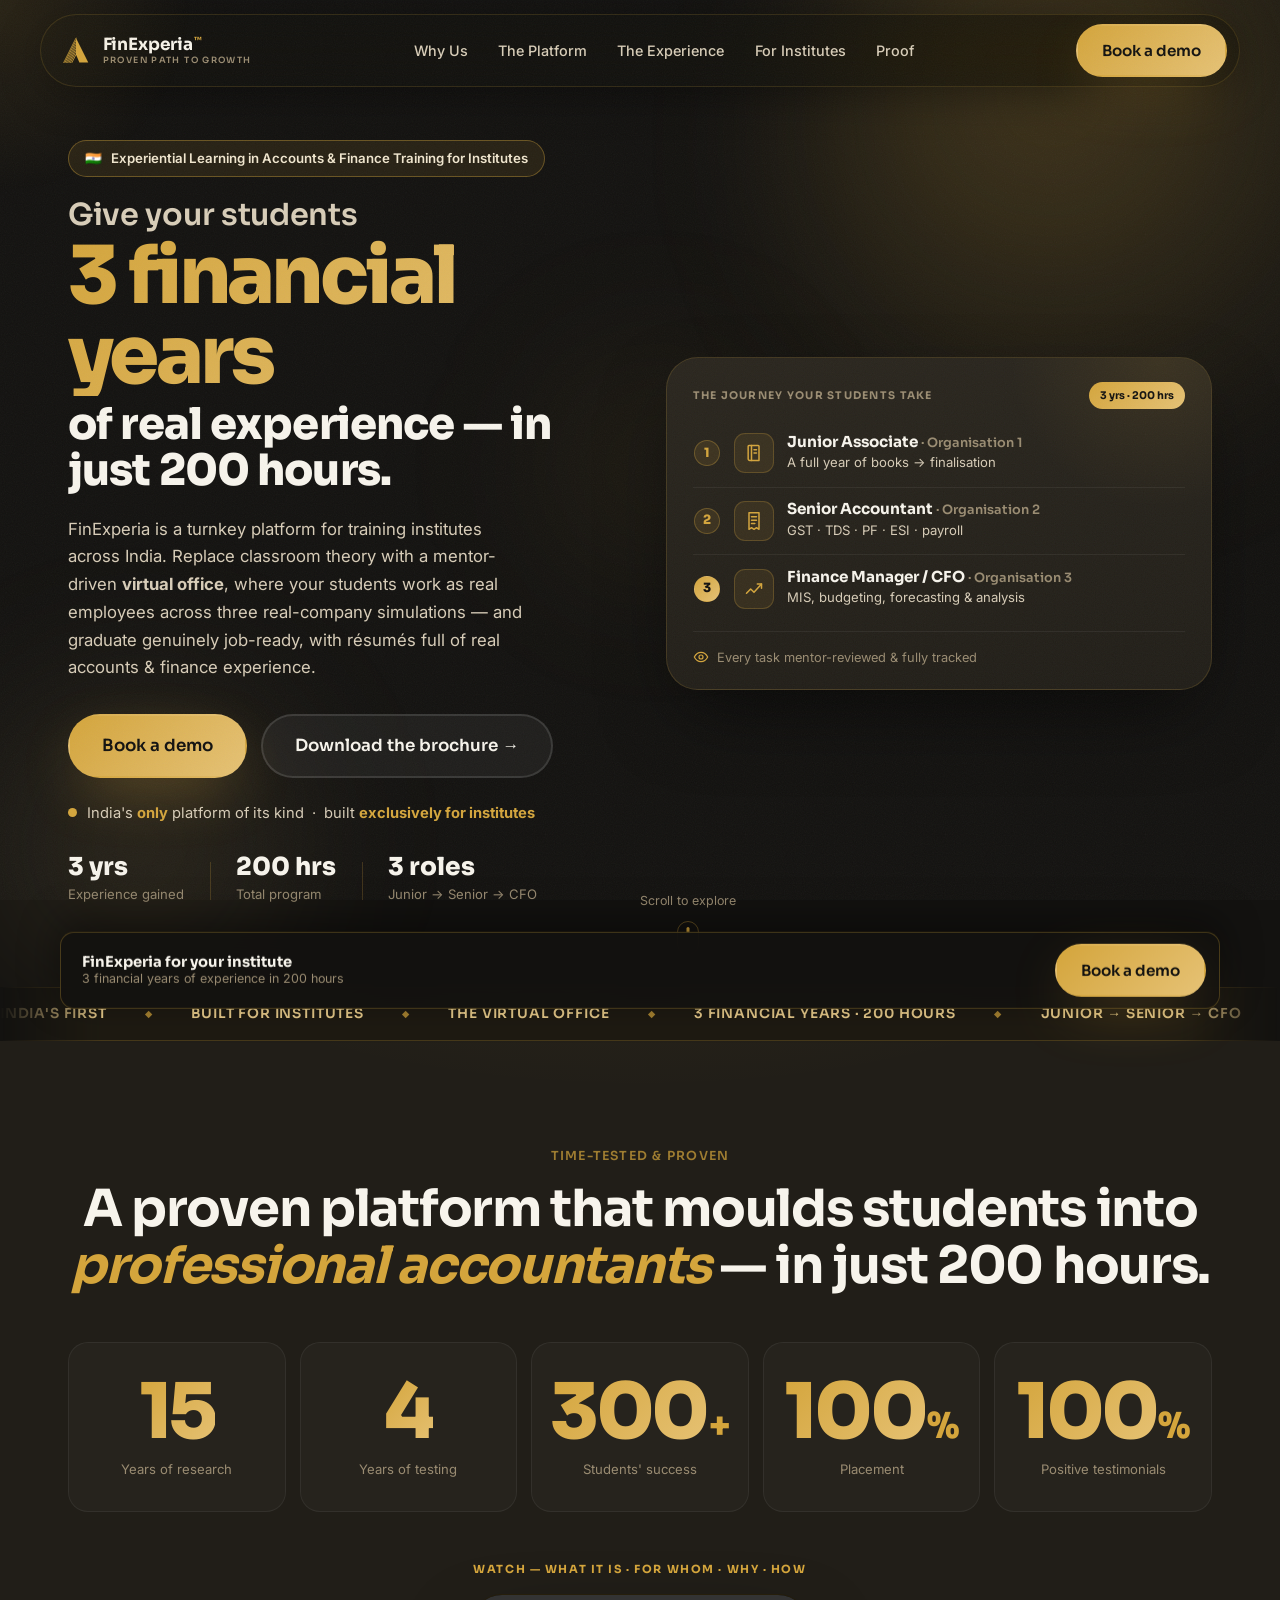
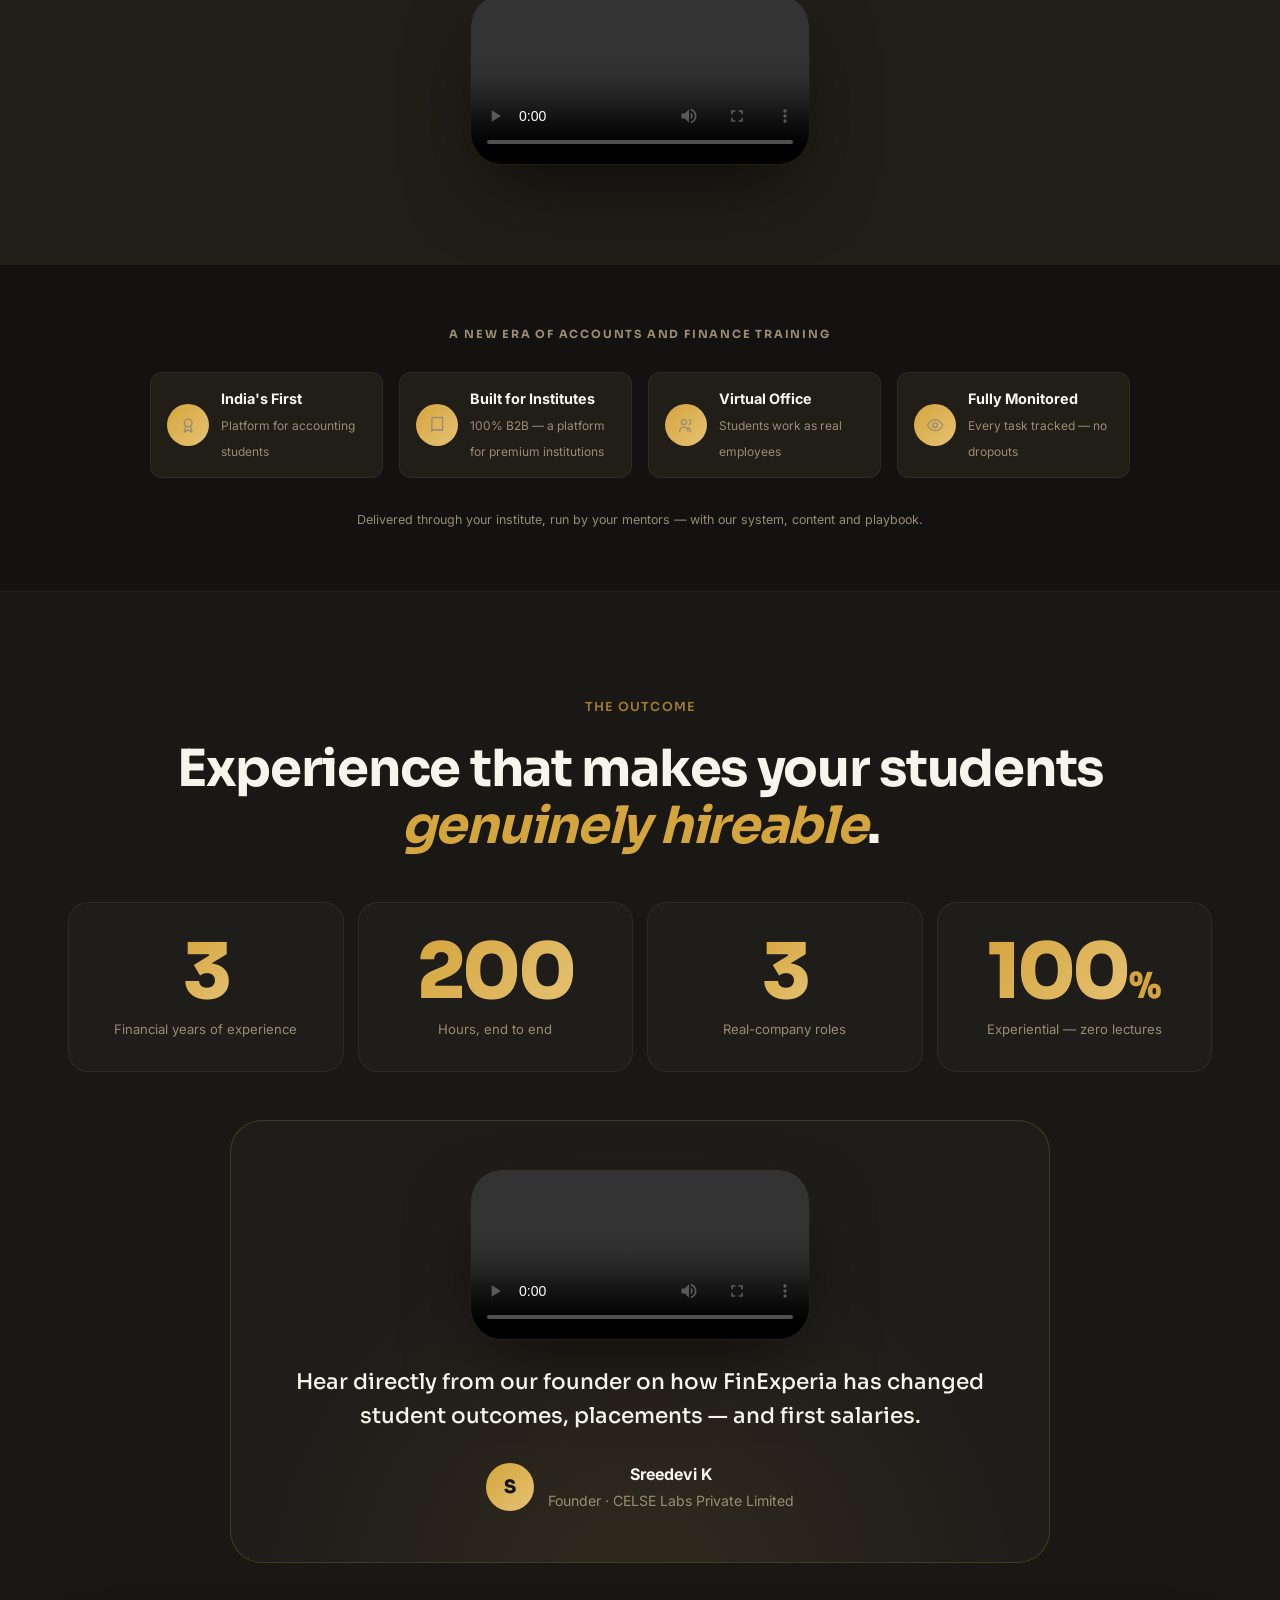
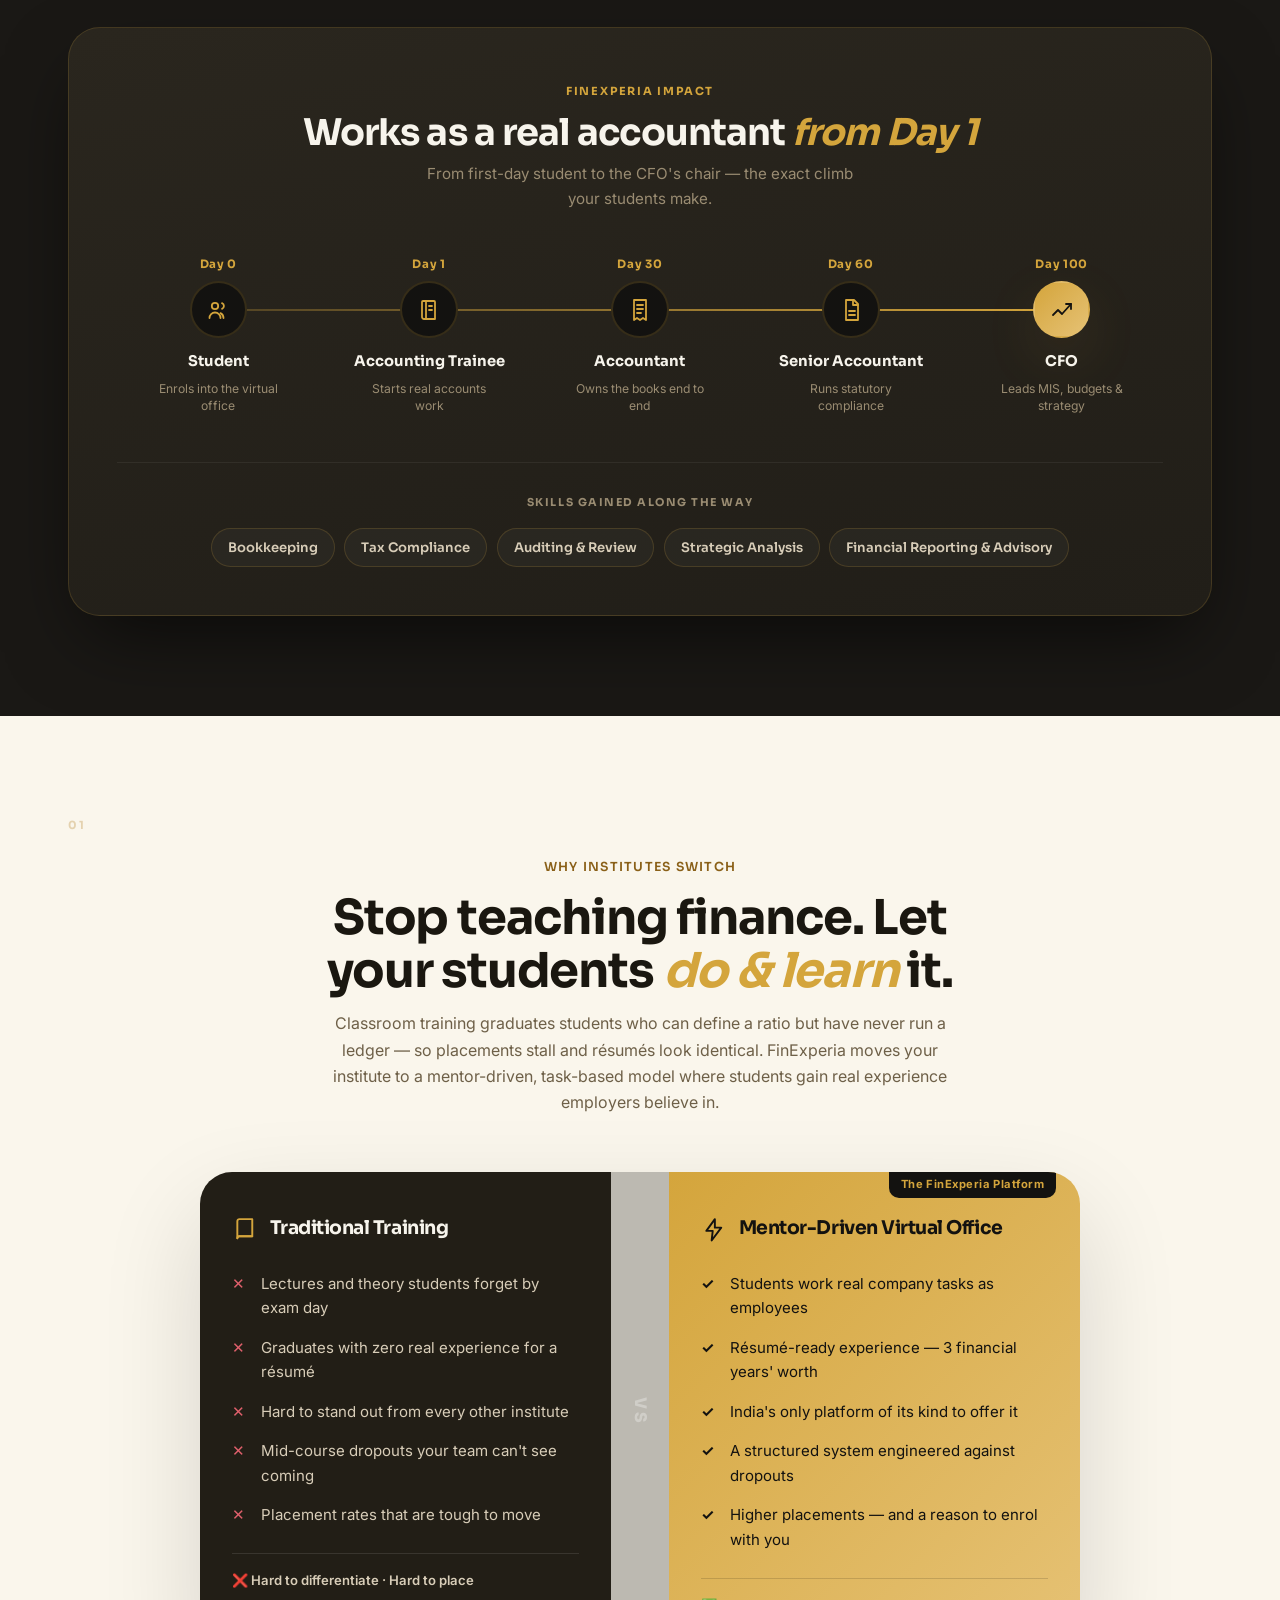
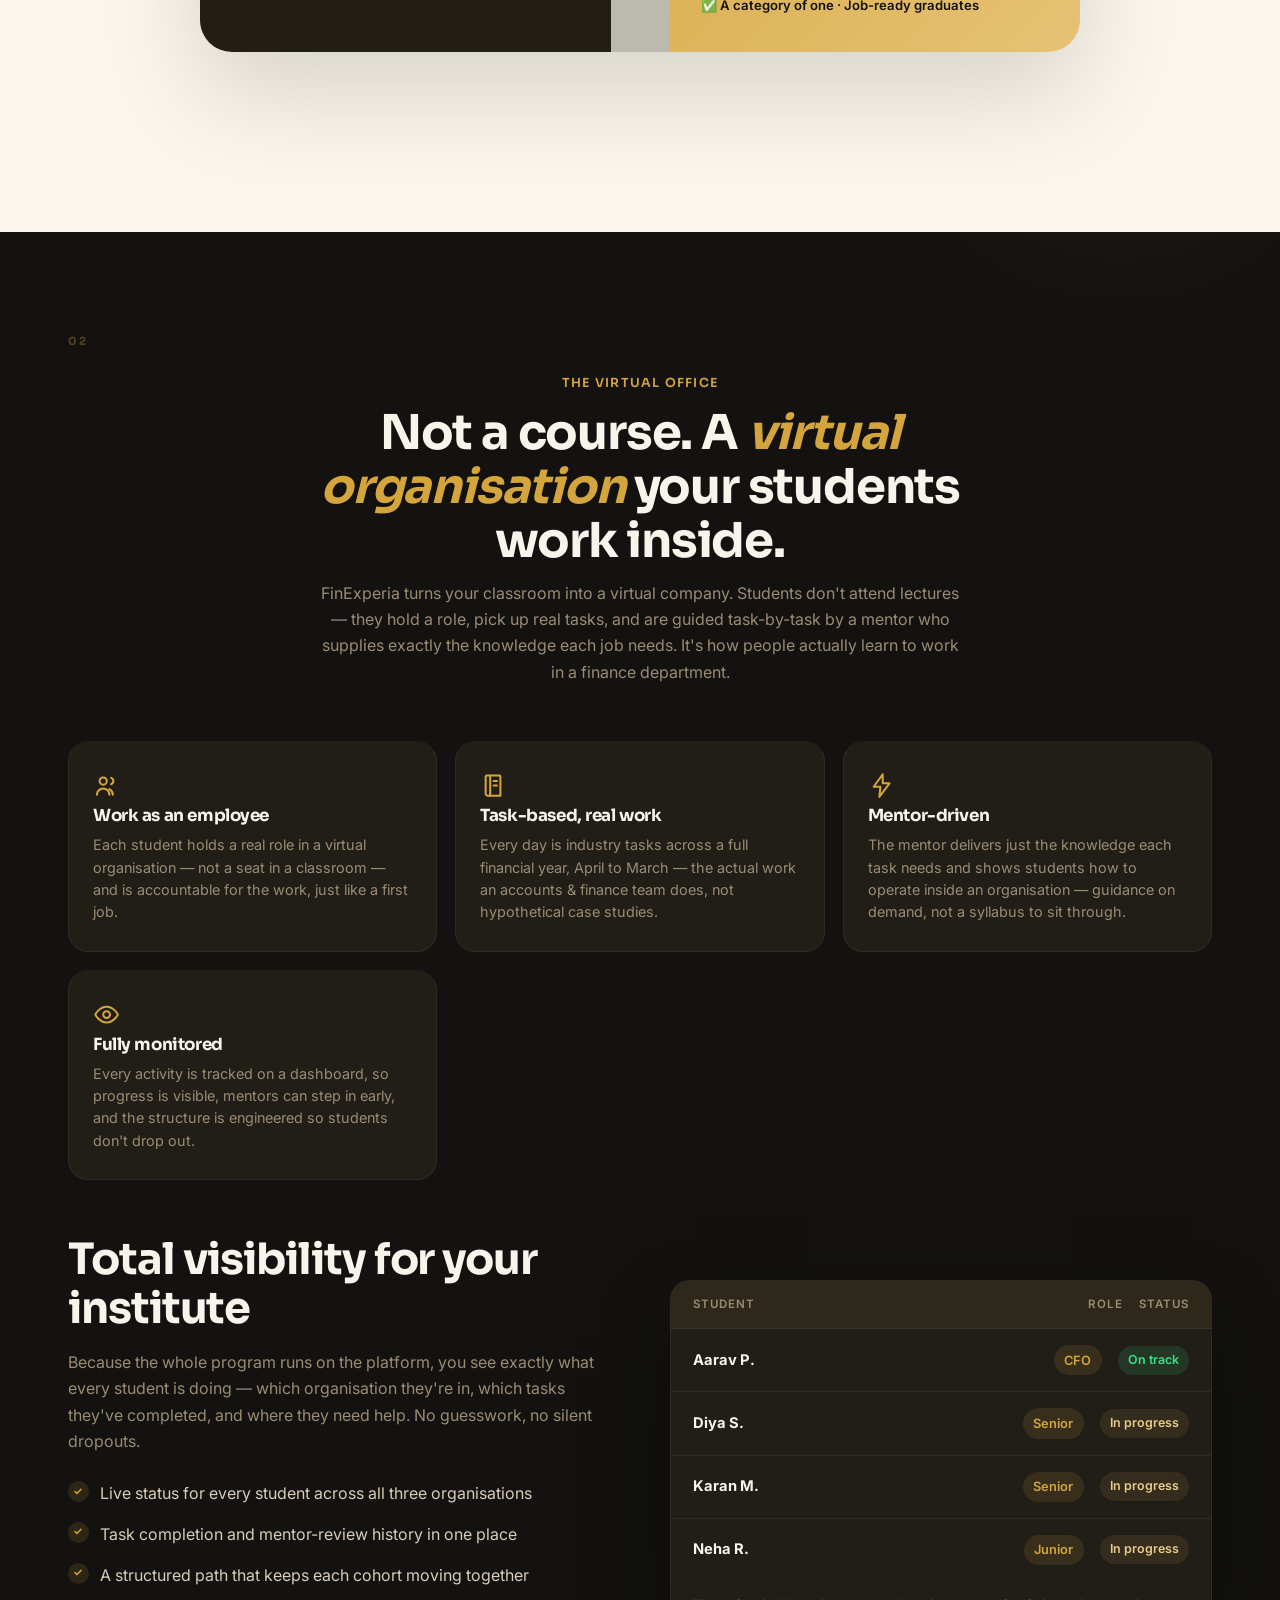
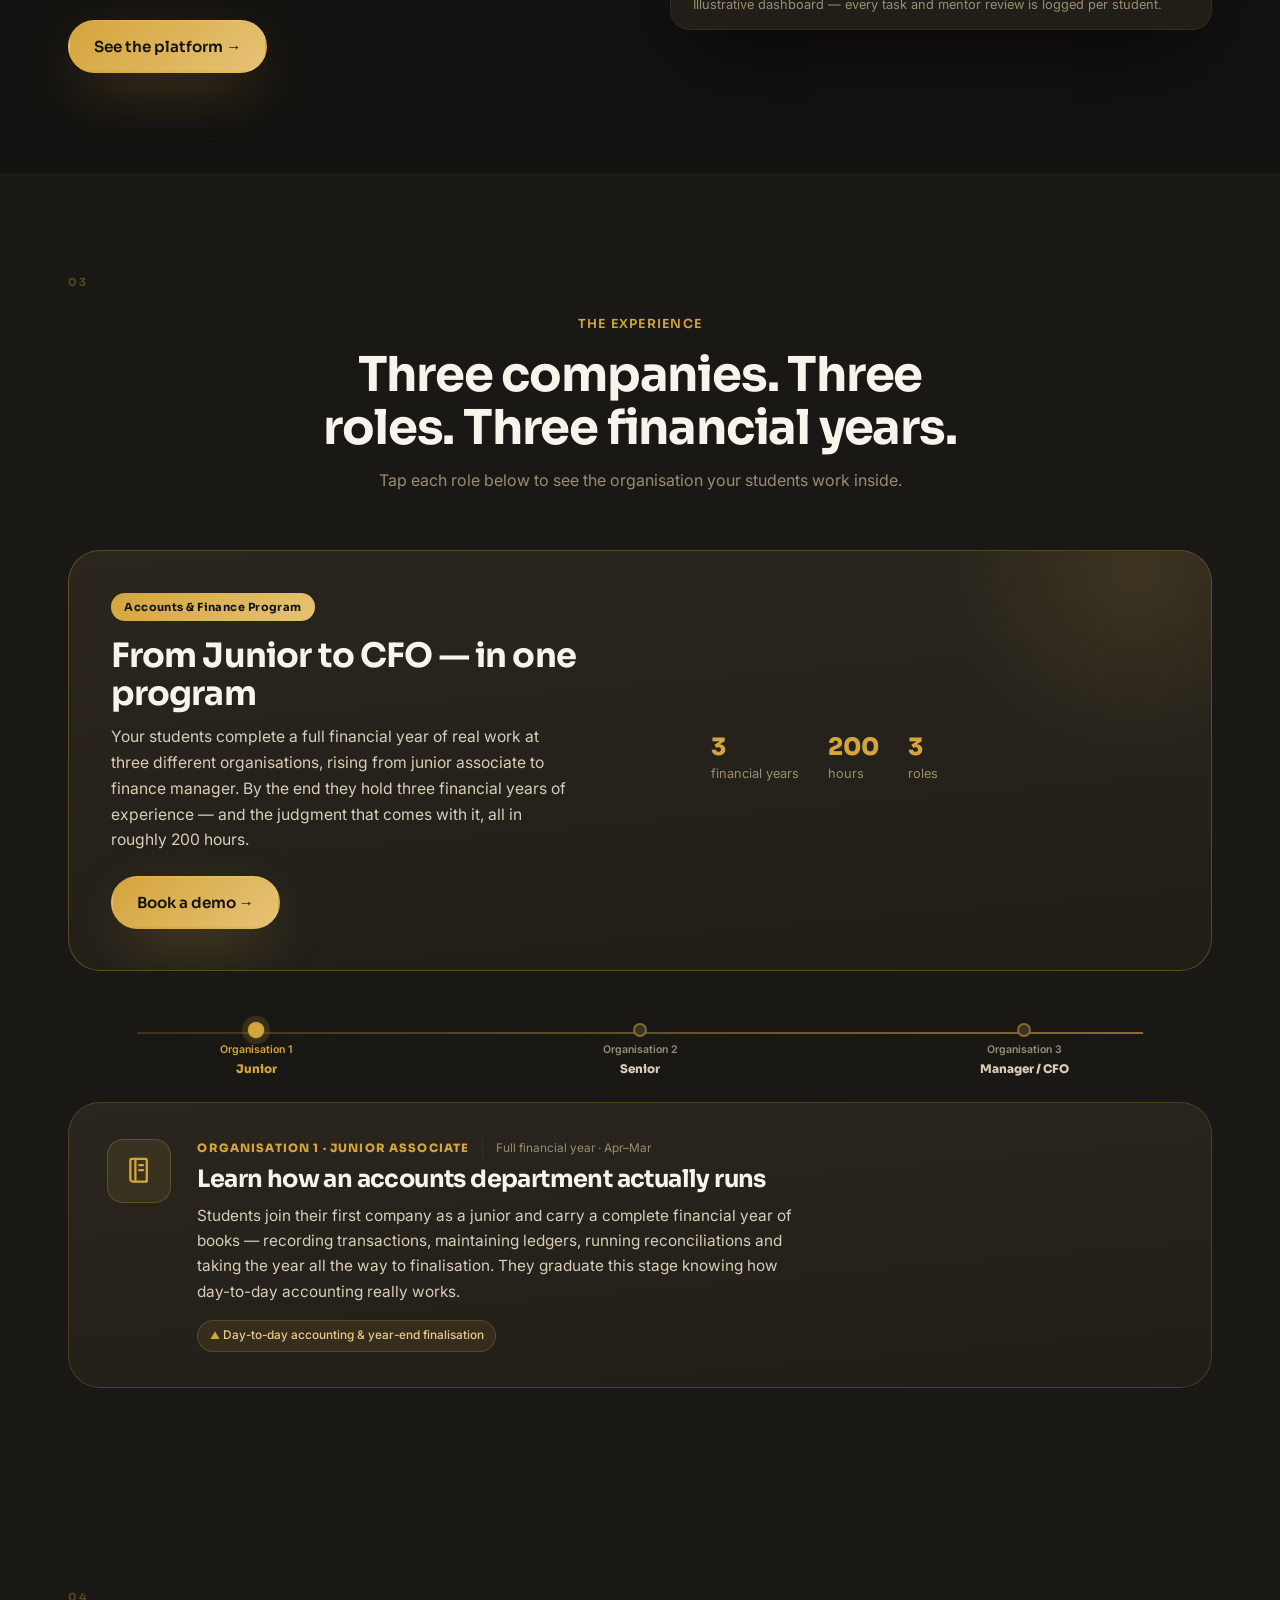
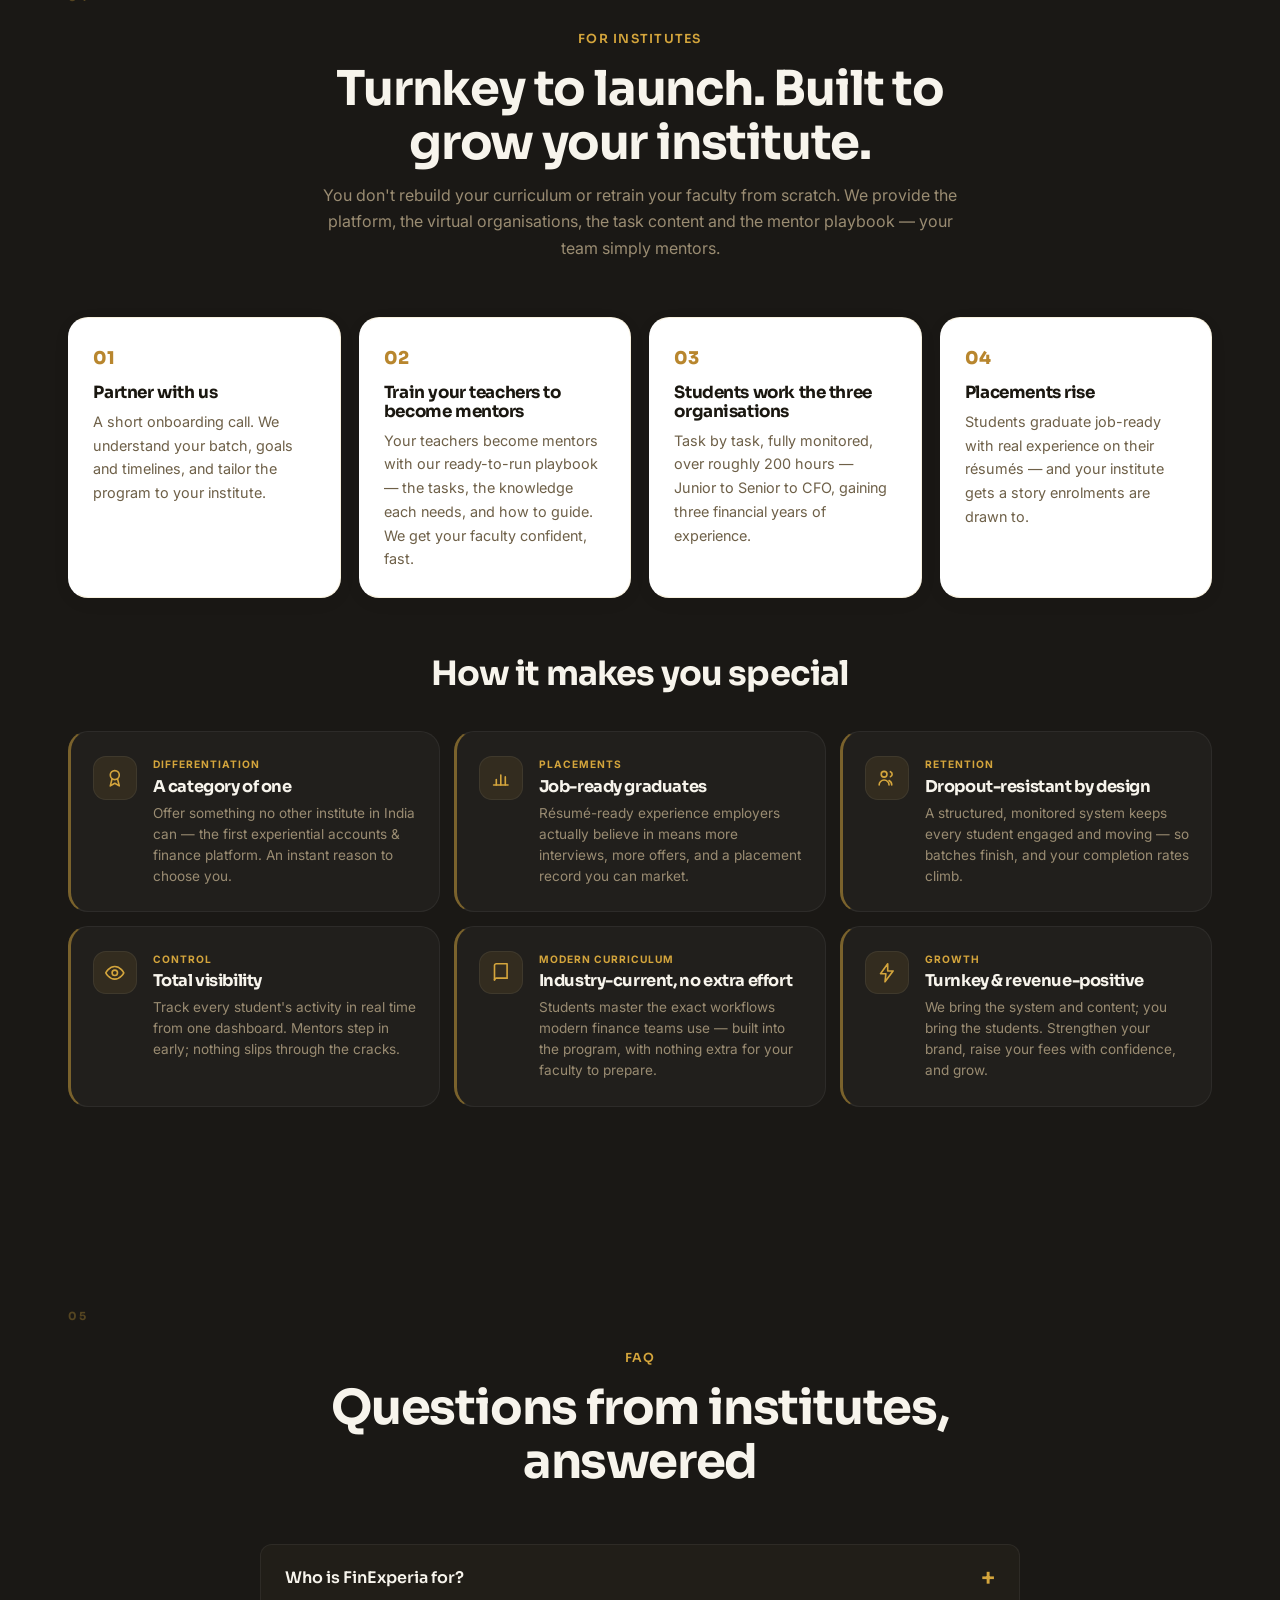
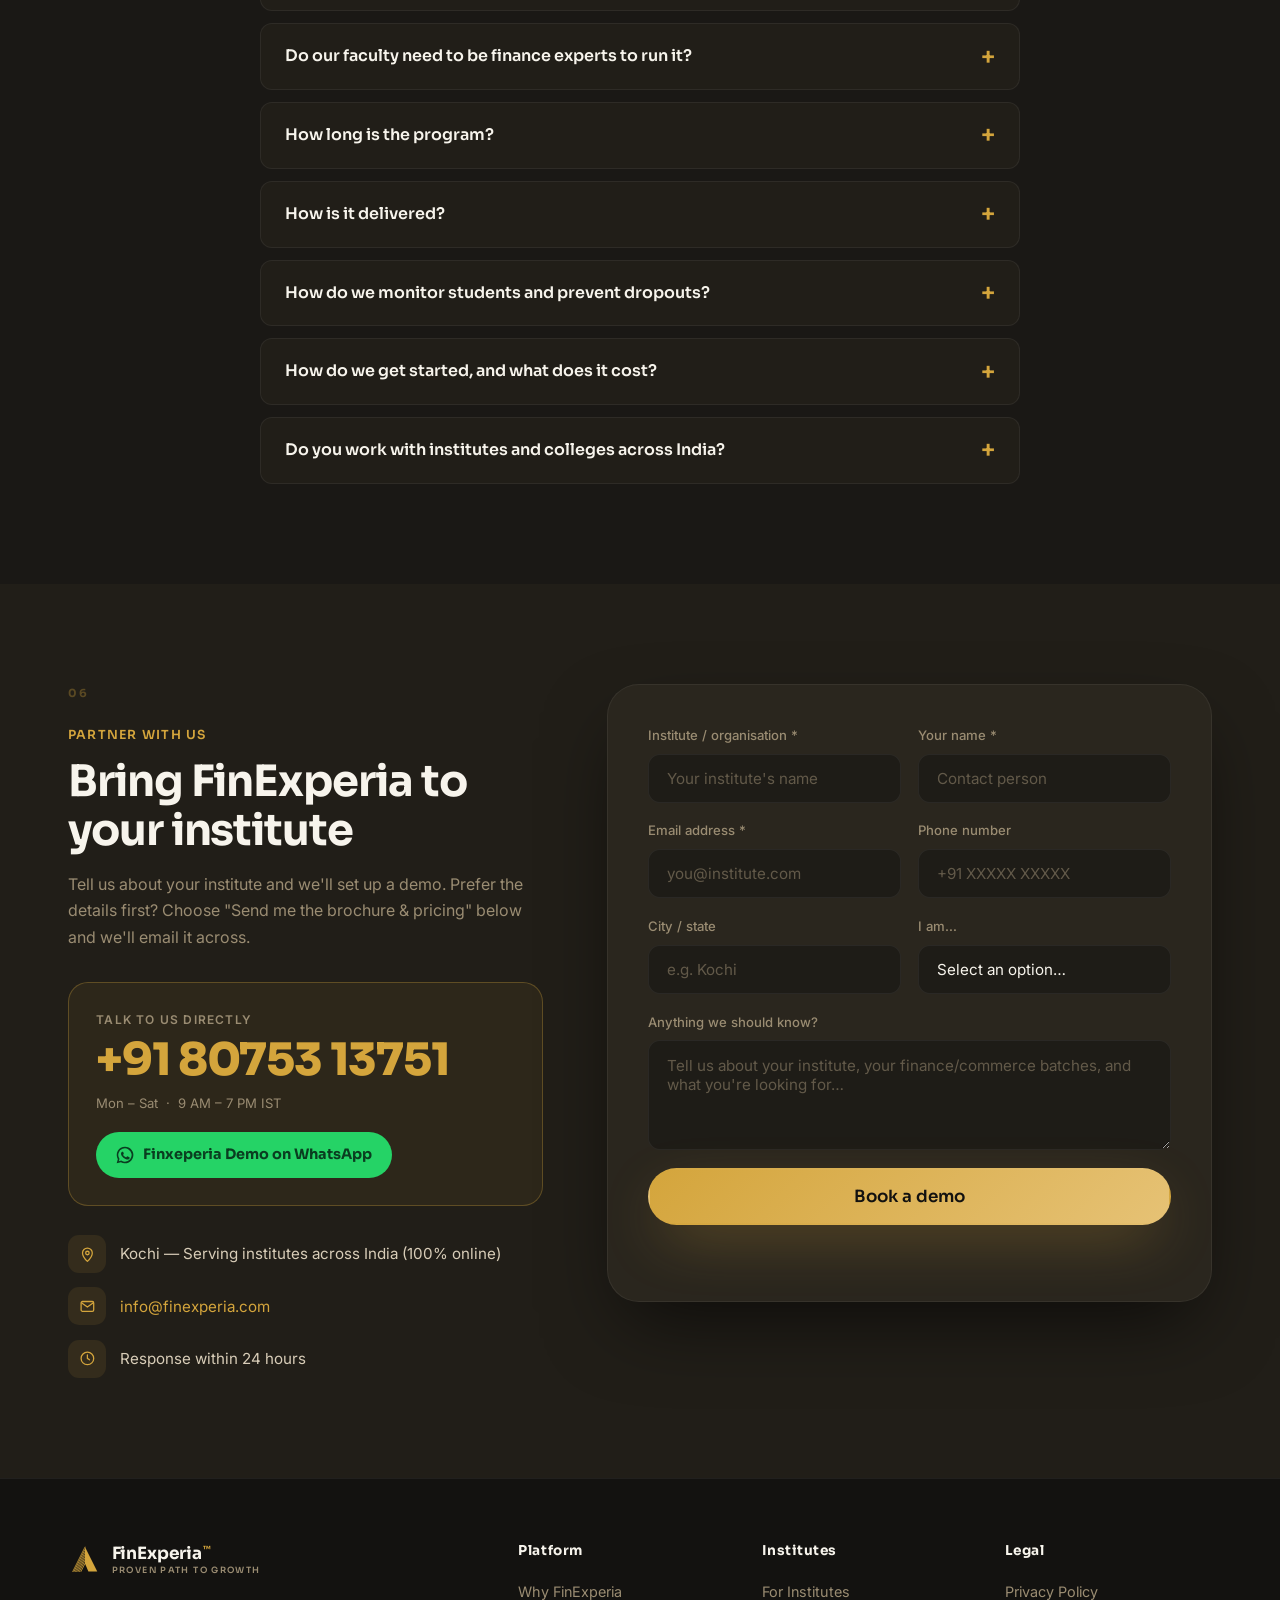
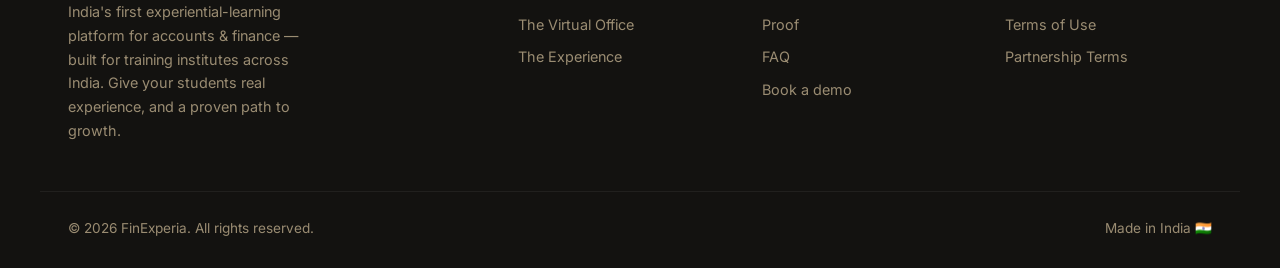
==== index.html @ 42d6668c "Migrate all absolute URLs to https://finexperia.com/ (self-hosting move) Site moves from GitHub Page" ====
<!DOCTYPE html>
<html lang="en">
<head>
  <meta charset="UTF-8" />
  <meta name="viewport" content="width=device-width, initial-scale=1.0" />
  <title>Experiential Accounts &amp; Finance Training for Institutes</title>
  <meta name="description" content="Experiential virtual-office platform for finance & commerce institutes across India. Students gain 3 financial years of real accounting experience in ~200 hours." />
  <meta name="robots" content="index, follow, max-image-preview:large, max-snippet:-1, max-video-preview:-1" />
  <meta name="theme-color" content="#D4A53C" />
  <link rel="canonical" href="https://finexperia.com/" />
  <link rel="manifest" href="manifest.json" />
  <!-- Absolute SEO URLs point to the production domain https://finexperia.com/ (self-hosted on nginx). -->
  <meta property="og:title" content="FinExperia — Experiential Accounts &amp; Finance Training for Institutes" />
  <meta property="og:description" content="India's first experiential accounts & finance platform for training institutes across India. A mentor-driven virtual office that makes students job-ready." />
  <meta property="og:type" content="website" />
  <meta property="og:url" content="https://finexperia.com/" />
  <meta property="og:image" content="https://finexperia.com/og-image.svg" />
  <meta property="og:image:width" content="1200" />
  <meta property="og:image:height" content="630" />
  <meta property="og:image:alt" content="FinExperia — 3 financial years of real experience in 200 hours. For institutes across India." />
  <meta name="twitter:card" content="summary_large_image" />
  <meta name="twitter:title" content="FinExperia — Experiential Accounts &amp; Finance Training for Institutes" />
  <meta name="twitter:description" content="Experiential virtual-office platform for finance & commerce institutes across India — 3 financial years of real experience in ~200 hours." />
  <meta name="twitter:image" content="https://finexperia.com/og-image.svg" />
  <link rel="icon" href="data:image/svg+xml,%3Csvg xmlns='http://www.w3.org/2000/svg' viewBox='0 0 64 64'%3E%3Crect width='64' height='64' rx='14' fill='%23131210'/%3E%3Cpath d='M32 13 L51 51 L39 51 L32 39 L25 51 L13 51 Z' fill='%23D4A53C'/%3E%3C/svg%3E" />
  <noscript><style>.reveal,.reveal-left,.reveal-right{opacity:1!important;transform:none!important;}.jpanel[hidden]{display:block!important;}</style></noscript>
  <link rel="preconnect" href="https://fonts.googleapis.com" />
  <link rel="preconnect" href="https://fonts.gstatic.com" crossorigin />
  <link href="https://fonts.googleapis.com/css2?family=Sora:wght@400;500;600;700;800&family=Inter:wght@400;500;600&display=swap" rel="stylesheet" />
  <link rel="stylesheet" href="styles.css" />

  <script type="application/ld+json">
{
  "@context": "https://schema.org",
  "@type": "EducationalOrganization",
  "name": "FinExperia",
  "url": "https://finexperia.com/",
  "logo": "https://finexperia.com/finexperia-mark.svg",
  "image": "https://finexperia.com/og-image.svg",
  "description": "India's first experiential-learning platform for accounts & finance, built for training institutes across India. Students gain three financial years of real experience in about 200 hours through a mentor-driven virtual office.",
  "areaServed": { "@type": "Country", "name": "India" },
  "knowsAbout": ["Experiential accounting training", "Accounting", "GST", "TDS", "PF", "ESI", "Payroll", "Tally Prime", "Financial statements", "MIS", "Budgeting", "Forecasting", "Financial modelling"],
  "contactPoint": { "@type": "ContactPoint", "telephone": "+91-80753-13751", "email": "info@finexperia.com", "contactType": "sales", "areaServed": "IN", "availableLanguage": ["en"] }
}
  </script>
  <script type="application/ld+json">
{
  "@context": "https://schema.org",
  "@type": "Service",
  "serviceType": "Experiential accounts & finance training program",
  "name": "FinExperia Accounts & Finance Program",
  "provider": { "@type": "EducationalOrganization", "name": "FinExperia", "url": "https://finexperia.com/" },
  "description": "A roughly 200-hour experiential program in which students gain three financial years of real experience across three organisations — Junior Associate, Senior Accountant and Finance Manager/CFO — inside a mentor-driven virtual office.",
  "areaServed": { "@type": "Country", "name": "India" },
  "audience": { "@type": "Audience", "audienceType": "Training institutes and colleges" }
}
  </script>
  <script type="application/ld+json">
{
  "@context": "https://schema.org",
  "@type": "FAQPage",
  "mainEntity": [
    { "@type": "Question", "name": "Who is FinExperia for?", "acceptedAnswer": { "@type": "Answer", "text": "Training institutes, colleges and academies that teach finance, accounting and commerce. FinExperia is a B2B platform you offer through your institute — it is not sold directly to individual learners. If you run finance/commerce programs, this upgrades them to experiential learning." } },
    { "@type": "Question", "name": "Do our faculty need to be finance experts to run it?", "acceptedAnswer": { "@type": "Answer", "text": "Your faculty act as mentors, and we equip them with a complete playbook — the tasks, the knowledge each task needs, and how to guide students. The platform supplies the structure and content; your mentors guide and review." } },
    { "@type": "Question", "name": "How long is the program?", "acceptedAnswer": { "@type": "Answer", "text": "Roughly 200 hours of experiential work, through which a student gains the equivalent of three financial years of real experience — one full financial year (April–March) at each of three organisations." } },
    { "@type": "Question", "name": "How is it delivered?", "acceptedAnswer": { "@type": "Answer", "text": "As a virtual office on the platform. Students log in, hold a role, and complete real tasks across three simulated organisations. It runs online and fits alongside your existing schedule." } },
    { "@type": "Question", "name": "How do we monitor students and prevent dropouts?", "acceptedAnswer": { "@type": "Answer", "text": "Every student's activity — tasks completed, mentor reviews, current organisation and role — is visible on a dashboard. The program is structured so cohorts move together and mentors can step in early, which is what keeps dropouts down." } },
    { "@type": "Question", "name": "How do we get started, and what does it cost?", "acceptedAnswer": { "@type": "Answer", "text": "Book a demo and we'll walk your team through the platform and tailor a plan to your batch size and goals. Pricing is on a partnership basis — reach out via the form below and we'll respond within 24 hours." } },
    { "@type": "Question", "name": "Do you work with institutes and colleges across India?", "acceptedAnswer": { "@type": "Answer", "text": "Yes. FinExperia partners with finance and commerce institutes and colleges across India, and runs fully online — so we can work with your institute anywhere in the country." } }
  ]
}
  </script>
</head>
<body>

  <!-- ===== ICON SPRITE (gold line icons) ===== -->
  <svg width="0" height="0" style="position:absolute" aria-hidden="true" focusable="false"><defs>
    <symbol id="i-ledger" viewBox="0 0 24 24"><path d="M6 3h11a1 1 0 0 1 1 1v17H7a2 2 0 0 1-2-2V4a1 1 0 0 1 1-1z"/><path d="M9 3v18"/><path d="M12 8h3M12 12h3"/></symbol>
    <symbol id="i-receipt" viewBox="0 0 24 24"><path d="M6 2h12v20l-3-2-3 2-3-2-3 2z"/><path d="M9 7h6M9 11h6M9 15h4"/></symbol>
    <symbol id="i-statement" viewBox="0 0 24 24"><path d="M7 2h8l4 4v16H7z"/><path d="M14 2v5h5"/><path d="M10 13h6M10 17h6"/></symbol>
    <symbol id="i-search" viewBox="0 0 24 24"><circle cx="11" cy="11" r="6"/><path d="M16 16l5 5"/></symbol>
    <symbol id="i-chart" viewBox="0 0 24 24"><path d="M4 20h16"/><path d="M7 20v-6M12 20V9M17 20v-9"/></symbol>
    <symbol id="i-valuation" viewBox="0 0 24 24"><path d="M3 17l5-5 4 4 9-10"/><path d="M16 6h5v5"/></symbol>
    <symbol id="i-award" viewBox="0 0 24 24"><circle cx="12" cy="9" r="5"/><path d="M9 13l-2 8 5-3 5 3-2-8"/></symbol>
    <symbol id="i-bolt" viewBox="0 0 24 24"><path d="M13 2 5 13h6l-1 9 9-12h-6z"/></symbol>
    <symbol id="i-book" viewBox="0 0 24 24"><path d="M5 4a2 2 0 0 1 2-2h12v16H7a2 2 0 0 0-2 2z"/><path d="M5 20a2 2 0 0 1 2-2h12"/></symbol>
    <symbol id="i-users" viewBox="0 0 24 24"><circle cx="9" cy="8" r="3.2"/><path d="M3.5 20a5.5 5.5 0 0 1 11 0"/><path d="M16 5.2a3 3 0 0 1 0 5.6"/><path d="M17.5 20a5.5 5.5 0 0 0-3-4.9"/></symbol>
    <symbol id="i-eye" viewBox="0 0 24 24"><path d="M2 12s3.5-7 10-7 10 7 10 7-3.5 7-10 7-10-7-10-7z"/><circle cx="12" cy="12" r="3"/></symbol>
    <symbol id="i-pin" viewBox="0 0 24 24"><path d="M12 22s7-6.5 7-12a7 7 0 1 0-14 0c0 5.5 7 12 7 12z"/><circle cx="12" cy="10" r="2.5"/></symbol>
    <symbol id="i-mail" viewBox="0 0 24 24"><rect x="3" y="5" width="18" height="14" rx="2"/><path d="M4 7l8 6 8-6"/></symbol>
    <symbol id="i-clock" viewBox="0 0 24 24"><circle cx="12" cy="12" r="9"/><path d="M12 7v5l3 2"/></symbol>
    <symbol id="i-whatsapp" viewBox="0 0 24 24"><path d="M12 2a10 10 0 0 0-8.6 15l-1.4 5 5.1-1.3A10 10 0 1 0 12 2zm0 18a8 8 0 0 1-4.1-1.1l-.3-.2-3 .8.8-2.9-.2-.3A8 8 0 1 1 12 20zm4.4-5.6c-.2-.1-1.4-.7-1.6-.8s-.4-.1-.5.1-.6.8-.8 1-.3.2-.5.1a6.5 6.5 0 0 1-1.9-1.2 7.2 7.2 0 0 1-1.3-1.7c-.1-.2 0-.4.1-.5l.4-.4.2-.4v-.4c0-.1-.5-1.3-.7-1.7s-.4-.4-.5-.4h-.5a.9.9 0 0 0-.7.3 2.8 2.8 0 0 0-.9 2.1 4.9 4.9 0 0 0 1 2.6 11 11 0 0 0 4.3 3.8c.6.3 1.1.4 1.5.5a3.6 3.6 0 0 0 1.6.1 2.7 2.7 0 0 0 1.8-1.3 2.2 2.2 0 0 0 .2-1.3c-.1-.1-.2-.2-.4-.3z"/></symbol>
  </defs></svg>

  <div class="grain" aria-hidden="true"></div>
  <div class="scroll-bar" id="scrollBar" aria-hidden="true"></div>
  <div class="cursor-glow" id="cursorGlow" aria-hidden="true"></div>

  <!-- ===== HEADER ===== -->
  <header class="site-header" id="top">
    <div class="nav-pill" id="navPill">
      <a href="#top" class="brand" aria-label="FinExperia home">
        <img class="brand-mark" src="finexperia-mark.svg" alt="" width="34" height="34" />
        <span class="brand-text"><span class="brand-name">FinExperia<sup class="brand-tm">™</sup></span><span class="brand-tagline">Proven Path to Growth</span></span>
      </a>
      <nav class="nav" aria-label="Primary">
        <a href="#why">Why Us</a>
        <a href="#platform">The Platform</a>
        <a href="#program">The Experience</a>
        <a href="#institutes">For Institutes</a>
        <a href="#outcomes">Proof</a>
      </nav>
      <div class="nav-end">
        <a href="#contact" class="btn btn-coral">Book a demo</a>
        <button class="nav-toggle" aria-label="Toggle menu" aria-expanded="false">
          <span></span><span></span><span></span>
        </button>
      </div>
    </div>
  </header>

  <main>

    <!-- ===== HERO ===== -->
    <section class="hero" id="hero">
      <div class="hero-bg" aria-hidden="true">
        <div class="blob blob-a"></div>
        <div class="blob blob-b"></div>
        <div class="blob blob-c"></div>
      </div>

      <div class="container hero-layout">
        <div class="hero-copy">
          <div class="india-badge">🇮🇳 <span>Experiential Learning in Accounts &amp; Finance Training for Institutes</span></div>
          <h1 class="hero-h1 hero-h1-v2">
            <span class="h1-kicker">Give your students</span>
            <span class="h1-big" style="font-size:clamp(2.8rem,7vw,5rem);line-height:1.0">3 financial years</span>
            <span class="h1-tail">of real experience — in just 200 hours.</span>
          </h1>
          <p class="hero-lede">
            FinExperia is a turnkey platform for training institutes across India. Replace classroom
            theory with a mentor-driven <strong>virtual office</strong>, where your students work as
            real employees across three real-company simulations — and graduate genuinely job-ready,
            with résumés full of real accounts &amp; finance experience.
          </p>
          <div class="hero-actions">
            <a href="#contact" class="btn btn-coral btn-lg">Book a demo</a>
            <a href="#contact" class="btn btn-ghost btn-lg" data-magnet>Download the brochure →</a>
          </div>
          <div class="hero-urgency">
            <span class="pulse-dot" aria-hidden="true"></span>
            <span>India's <strong>only</strong> platform of its kind &nbsp;·&nbsp; built <strong>exclusively for institutes</strong></span>
          </div>
          <div class="hero-trust">
            <div class="ht-item"><strong>3 yrs</strong><span>Experience gained</span></div>
            <div class="ht-sep" aria-hidden="true"></div>
            <div class="ht-item"><strong>200 hrs</strong><span>Total program</span></div>
            <div class="ht-sep" aria-hidden="true"></div>
            <div class="ht-item"><strong>3 roles</strong><span>Junior → Senior → CFO</span></div>
          </div>
        </div>

        <div class="hero-visual has-diagram" aria-hidden="true">
          <div class="hero-diagram">
            <div class="hd-head">
              <span class="hd-eyebrow">The journey your students take</span>
              <span class="hd-badge">3 yrs · 200 hrs</span>
            </div>
            <ol class="hd-steps">
              <li class="hd-step">
                <span class="hd-num">1</span>
                <span class="hd-ic"><svg class="ico"><use href="#i-ledger"/></svg></span>
                <span class="hd-body"><span class="hd-role">Junior Associate <em>· Organisation 1</em></span><span class="hd-task">A full year of books → finalisation</span></span>
              </li>
              <li class="hd-step">
                <span class="hd-num">2</span>
                <span class="hd-ic"><svg class="ico"><use href="#i-receipt"/></svg></span>
                <span class="hd-body"><span class="hd-role">Senior Accountant <em>· Organisation 2</em></span><span class="hd-task">GST · TDS · PF · ESI · payroll</span></span>
              </li>
              <li class="hd-step">
                <span class="hd-num">3</span>
                <span class="hd-ic"><svg class="ico"><use href="#i-valuation"/></svg></span>
                <span class="hd-body"><span class="hd-role">Finance Manager / CFO <em>· Organisation 3</em></span><span class="hd-task">MIS, budgeting, forecasting &amp; analysis</span></span>
              </li>
            </ol>
            <div class="hd-foot"><svg class="ico"><use href="#i-eye"/></svg> Every task mentor-reviewed &amp; fully tracked</div>
          </div>
        </div>
      </div>

      <div class="scroll-hint" aria-hidden="true">
        <span>Scroll to explore</span>
        <div class="scroll-mouse"><div class="scroll-dot"></div></div>
      </div>
    </section>

    <!-- ===== MARQUEE ===== -->
    <div class="marquee-wrap" aria-hidden="true">
      <div class="marquee-track">
        <span>India's First</span><i>◆</i>
        <span>Built for Institutes</span><i>◆</i>
        <span>The Virtual Office</span><i>◆</i>
        <span>3 Financial Years · 200 Hours</span><i>◆</i>
        <span>Junior → Senior → CFO</span><i>◆</i>
        <span>GST · TDS · PF · ESI · Payroll</span><i>◆</i>
        <span>Mentor-Driven · Task-Based</span><i>◆</i>
        <span>Students Work as Real Employees</span><i>◆</i>
        <span>Fully Monitored</span><i>◆</i>
        <span>India's First</span><i>◆</i>
        <span>Built for Institutes</span><i>◆</i>
        <span>The Virtual Office</span><i>◆</i>
        <span>3 Financial Years · 200 Hours</span><i>◆</i>
        <span>Junior → Senior → CFO</span><i>◆</i>
        <span>GST · TDS · PF · ESI · Payroll</span><i>◆</i>
        <span>Mentor-Driven · Task-Based</span><i>◆</i>
        <span>Students Work as Real Employees</span><i>◆</i>
        <span>Fully Monitored</span><i>◆</i>
      </div>
    </div>

    <!-- ===== COUNTER 1 · TIME-TESTED & PROVEN (moved up per Review V2 #1) ===== -->
    <section class="outcomes-section" id="outcomes">
      <div class="container">
        <div class="reveal" style="text-align:center">
          <span class="eyebrow eyebrow-dim">Time-Tested &amp; Proven</span>
        </div>
        <h2 class="outcomes-h2">A proven platform that moulds students into <em class="coral-em">professional accountants</em> — in just 200 hours.</h2>

        <div class="tt-grid reveal">
          <div class="tt-stat">
            <div class="stat-val"><span class="stat-n" data-target="15">0</span></div>
            <span class="tt-lbl">Years of research</span>
          </div>
          <div class="tt-stat">
            <div class="stat-val"><span class="stat-n" data-target="4">0</span></div>
            <span class="tt-lbl">Years of testing</span>
          </div>
          <div class="tt-stat">
            <div class="stat-val"><span class="stat-n" data-target="300">0</span><span class="stat-sym">+</span></div>
            <span class="tt-lbl">Students' success</span>
          </div>
          <div class="tt-stat">
            <div class="stat-val"><span class="stat-n" data-target="100">0</span><span class="stat-sym">%</span></div>
            <span class="tt-lbl">Placement</span>
          </div>
          <div class="tt-stat">
            <div class="stat-val"><span class="stat-n" data-target="100">0</span><span class="stat-sym">%</span></div>
            <span class="tt-lbl">Positive testimonials</span>
          </div>
        </div>

        <!-- Explainer video 1: what / for whom / why / how -->
        <div class="video-block reveal">
          <span class="video-eyebrow">Watch — what it is · for whom · why · how</span>
          <video class="video-el" controls preload="metadata" playsinline>
            <source src="ConnectandCareer.mp4" type="video/mp4" />
            Your browser doesn't support embedded video —
            <a href="ConnectandCareer.mp4">download it here</a>.
          </video>
        </div>
      </div>
    </section>

    <!-- ===== PROOF / PILLARS ===== -->
    <section class="proof-section" id="proof">
      <div class="container">
        <p class="proof-kicker reveal">A new era of accounts and finance training</p>
        <div class="proof-mentors reveal">
          <div class="mentor">
            <span class="mentor-av"><svg class="ico"><use href="#i-award"/></svg></span>
            <div><strong>India's First</strong><span>Platform for accounting students</span></div>
          </div>
          <div class="mentor">
            <span class="mentor-av"><svg class="ico"><use href="#i-book"/></svg></span>
            <div><strong>Built for Institutes</strong><span>100% B2B — a platform for premium institutions</span></div>
          </div>
          <div class="mentor">
            <span class="mentor-av"><svg class="ico"><use href="#i-users"/></svg></span>
            <div><strong>Virtual Office</strong><span>Students work as real employees</span></div>
          </div>
          <div class="mentor">
            <span class="mentor-av"><svg class="ico"><use href="#i-eye"/></svg></span>
            <div><strong>Fully Monitored</strong><span>Every task tracked — no dropouts</span></div>
          </div>
        </div>
        <p class="proof-note">Delivered through your institute, run by your mentors — with our system, content and playbook.</p>
      </div>
    </section>

    <!-- ===== COUNTER 2 · EXPERIENCE THAT MAKES STUDENTS HIREABLE (restored per Review V2 #2) ===== -->
    <section class="counter-section" id="experience">
      <div class="container">
        <div class="reveal" style="text-align:center">
          <span class="eyebrow eyebrow-dim">The Outcome</span>
        </div>
        <h2 class="outcomes-h2">Experience that makes your students <em class="coral-em">genuinely hireable</em>.</h2>

        <div class="tt-grid tt-grid-4 reveal">
          <div class="tt-stat">
            <div class="stat-val"><span class="stat-n" data-target="3">0</span></div>
            <span class="tt-lbl">Financial years of experience</span>
          </div>
          <div class="tt-stat">
            <div class="stat-val"><span class="stat-n" data-target="200">0</span></div>
            <span class="tt-lbl">Hours, end to end</span>
          </div>
          <div class="tt-stat">
            <div class="stat-val"><span class="stat-n" data-target="3">0</span></div>
            <span class="tt-lbl">Real-company roles</span>
          </div>
          <div class="tt-stat">
            <div class="stat-val"><span class="stat-n" data-target="100">0</span><span class="stat-sym">%</span></div>
            <span class="tt-lbl">Experiential — zero lectures</span>
          </div>
        </div>

        <!-- Video 2 — founder testimonial (Sreedevi K), transcoded from IMG_0239.MOV to web-friendly H.264 720x1280. Placed above the journey graphic per Review V2 #3. -->
        <figure class="testimonial video-testimonial reveal">
          <video class="video-el" style="margin-bottom:1.6rem" controls preload="metadata" playsinline>
            <source src="SreedeviTestimonial.mp4" type="video/mp4" />
            Your browser doesn't support embedded video —
            <a href="SreedeviTestimonial.mp4">download it here</a>.
          </video>
          <blockquote>
            Hear directly from our founder on how FinExperia has changed student outcomes,
            placements — and first salaries.
          </blockquote>
          <figcaption>
            <span class="t-av">S</span>
            <span><strong>Sreedevi K</strong><em>Founder · CELSE Labs Private Limited</em></span>
          </figcaption>
        </figure>

        <!-- ===== FINEXPERIA IMPACT — premium on-brand journey graphic (Review V2: new vector version of the impact image) ===== -->
        <div class="impact reveal">
          <div class="impact-head">
            <span class="impact-eyebrow">FinExperia Impact</span>
            <h3 class="impact-title">Works as a real accountant <em class="coral-em">from Day 1</em></h3>
            <p class="impact-sub">From first-day student to the CFO's chair — the exact climb your students make.</p>
          </div>

          <ol class="impact-track">
            <li class="impact-step">
              <span class="impact-day">Day 0</span>
              <span class="impact-node"><svg class="ico"><use href="#i-users"/></svg></span>
              <span class="impact-role">Student</span>
              <span class="impact-desc">Enrols into the virtual office</span>
            </li>
            <li class="impact-step">
              <span class="impact-day">Day 1</span>
              <span class="impact-node"><svg class="ico"><use href="#i-ledger"/></svg></span>
              <span class="impact-role">Accounting Trainee</span>
              <span class="impact-desc">Starts real accounts work</span>
            </li>
            <li class="impact-step">
              <span class="impact-day">Day 30</span>
              <span class="impact-node"><svg class="ico"><use href="#i-receipt"/></svg></span>
              <span class="impact-role">Accountant</span>
              <span class="impact-desc">Owns the books end to end</span>
            </li>
            <li class="impact-step">
              <span class="impact-day">Day 60</span>
              <span class="impact-node"><svg class="ico"><use href="#i-statement"/></svg></span>
              <span class="impact-role">Senior Accountant</span>
              <span class="impact-desc">Runs statutory compliance</span>
            </li>
            <li class="impact-step is-peak">
              <span class="impact-day">Day 100</span>
              <span class="impact-node"><svg class="ico"><use href="#i-valuation"/></svg></span>
              <span class="impact-role">CFO</span>
              <span class="impact-desc">Leads MIS, budgets &amp; strategy</span>
            </li>
          </ol>

          <div class="impact-skills">
            <span class="impact-skills-lbl">Skills gained along the way</span>
            <div class="impact-chips">
              <span class="impact-chip">Bookkeeping</span>
              <span class="impact-chip">Tax Compliance</span>
              <span class="impact-chip">Auditing &amp; Review</span>
              <span class="impact-chip">Strategic Analysis</span>
              <span class="impact-chip">Financial Reporting &amp; Advisory</span>
            </div>
          </div>
        </div>
      </div>
    </section>

    <!-- ===== WHY (institutes) ===== -->
    <section class="method-section" id="why">
      <div class="container">
        <div class="sec-label">01</div>
        <div class="sec-head centered reveal">
          <span class="eyebrow">Why Institutes Switch</span>
          <h2>Stop teaching finance. Let your students <em class="coral-em">do &amp; learn</em> it.</h2>
          <p>Classroom training graduates students who can define a ratio but have never run a ledger — so placements stall and résumés look identical. FinExperia moves your institute to a mentor-driven, task-based model where students gain real experience employers believe in.</p>
        </div>

        <div class="method-compare reveal">
          <div class="mc-col mc-trad">
            <div class="mc-top"><span class="mc-icon"><svg class="ico"><use href="#i-book"/></svg></span><h3>Traditional Training</h3></div>
            <ul class="mc-list mc-bad">
              <li>Lectures and theory students forget by exam day</li>
              <li>Graduates with zero real experience for a résumé</li>
              <li>Hard to stand out from every other institute</li>
              <li>Mid-course dropouts your team can't see coming</li>
              <li>Placement rates that are tough to move</li>
            </ul>
            <div class="mc-foot">❌ Hard to differentiate · Hard to place</div>
          </div>
          <div class="mc-vs" aria-hidden="true"><span>VS</span></div>
          <div class="mc-col mc-fx">
            <div class="fx-pill">The FinExperia Platform</div>
            <div class="mc-top"><span class="mc-icon"><svg class="ico"><use href="#i-bolt"/></svg></span><h3>Mentor-Driven Virtual Office</h3></div>
            <ul class="mc-list mc-good">
              <li>Students work real company tasks as employees</li>
              <li>Résumé-ready experience — 3 financial years' worth</li>
              <li>India's only platform of its kind to offer it</li>
              <li>A structured system engineered against dropouts</li>
              <li>Higher placements — and a reason to enrol with you</li>
            </ul>
            <div class="mc-foot mc-foot-fx">✅ A category of one · Job-ready graduates</div>
          </div>
        </div>
      </div>
    </section>

    <!-- ===== PLATFORM / VIRTUAL OFFICE ===== -->
    <section class="skills-section" id="platform">
      <div class="container">
        <div class="sec-label">02</div>
        <div class="sec-head centered reveal">
          <span class="eyebrow">The Virtual Office</span>
          <h2>Not a course. A <em class="coral-em">virtual organisation</em> your students work inside.</h2>
          <p>FinExperia turns your classroom into a virtual company. Students don't attend lectures — they hold a role, pick up real tasks, and are guided task-by-task by a mentor who supplies exactly the knowledge each job needs. It's how people actually learn to work in a finance department.</p>
        </div>

        <div class="skills-grid">
          <div class="skill-card reveal">
            <span class="skill-n"><svg class="ico"><use href="#i-users"/></svg></span>
            <h3>Work as an employee</h3>
            <p>Each student holds a real role in a virtual organisation — not a seat in a classroom — and is accountable for the work, just like a first job.</p>
          </div>
          <div class="skill-card reveal">
            <span class="skill-n"><svg class="ico"><use href="#i-ledger"/></svg></span>
            <h3>Task-based, real work</h3>
            <p>Every day is industry tasks across a full financial year, April to March — the actual work an accounts &amp; finance team does, not hypothetical case studies.</p>
          </div>
          <div class="skill-card reveal">
            <span class="skill-n"><svg class="ico"><use href="#i-bolt"/></svg></span>
            <h3>Mentor-driven</h3>
            <p>The mentor delivers just the knowledge each task needs and shows students how to operate inside an organisation — guidance on demand, not a syllabus to sit through.</p>
          </div>
          <div class="skill-card reveal">
            <span class="skill-n"><svg class="ico"><use href="#i-eye"/></svg></span>
            <h3>Fully monitored</h3>
            <p>Every activity is tracked on a dashboard, so progress is visible, mentors can step in early, and the structure is engineered so students don't drop out.</p>
          </div>
        </div>

        <div class="employers-layout" style="margin-top:3.5rem">
          <div class="emp-copy reveal-left">
            <h2>Total visibility for your institute</h2>
            <p>Because the whole program runs on the platform, you see exactly what every student is doing — which organisation they're in, which tasks they've completed, and where they need help. No guesswork, no silent dropouts.</p>
            <ul class="emp-list">
              <li>Live status for every student across all three organisations</li>
              <li>Task completion and mentor-review history in one place</li>
              <li>A structured path that keeps each cohort moving together</li>
            </ul>
            <a href="#contact" class="btn btn-coral">See the platform →</a>
          </div>
          <div class="emp-panel reveal-right">
            <div class="emp-head"><span>Student</span><span>Role</span><span>Status</span></div>
            <div class="emp-row"><strong>Aarav P.</strong><span class="ep-count">CFO</span><span class="ep-status placed">On track</span></div>
            <div class="emp-row"><strong>Diya S.</strong><span class="ep-count">Senior</span><span class="ep-status">In progress</span></div>
            <div class="emp-row"><strong>Karan M.</strong><span class="ep-count">Senior</span><span class="ep-status">In progress</span></div>
            <div class="emp-row"><strong>Neha R.</strong><span class="ep-count">Junior</span><span class="ep-status">In progress</span></div>
            <p class="emp-note">Illustrative dashboard — every task and mentor review is logged per student.</p>
          </div>
        </div>
      </div>
    </section>

    <!-- ===== PROGRAM (3 organisations) ===== -->
    <section class="programs-section program-section" id="program">
      <div class="container">
        <div class="sec-label">03</div>
        <div class="sec-head centered reveal">
          <span class="eyebrow">The Experience</span>
          <h2>Three companies. Three roles. Three financial years.</h2>
          <p>Tap each role below to see the organisation your students work inside.</p>
        </div>

        <div class="program-band reveal">
          <div class="pb-copy">
            <span class="pb-tag">Accounts &amp; Finance Program</span>
            <h3>From Junior to CFO — in one program</h3>
            <p>Your students complete a full financial year of real work at three different organisations, rising from junior associate to finance manager. By the end they hold three financial years of experience — and the judgment that comes with it, all in roughly 200 hours.</p>
            <a href="#contact" class="btn btn-coral">Book a demo →</a>
          </div>
          <div class="pb-facts">
            <div class="pb-fact"><strong>3</strong><span>financial years</span></div>
            <div class="pb-fact"><strong>200</strong><span>hours</span></div>
            <div class="pb-fact"><strong>3</strong><span>roles</span></div>
          </div>
        </div>

        <!-- Interactive: click a role to reveal the organisation. Inactive nodes pulse to show they're clickable. -->
        <div class="journey reveal" id="journey">
          <div class="journey-rail journey-rail-3" role="tablist" aria-label="Three-organisation career journey">
            <button class="jnode is-active" role="tab" aria-selected="true" data-mod="0"><span class="jnode-dot"></span><span class="jnode-wk">Organisation 1</span><span class="jnode-code">Junior</span></button>
            <button class="jnode" role="tab" aria-selected="false" data-mod="1"><span class="jnode-dot"></span><span class="jnode-wk">Organisation 2</span><span class="jnode-code">Senior</span></button>
            <button class="jnode" role="tab" aria-selected="false" data-mod="2"><span class="jnode-dot"></span><span class="jnode-wk">Organisation 3</span><span class="jnode-code">Manager / CFO</span></button>
          </div>

          <div class="journey-panels">
            <article class="jpanel" data-mod="0">
              <div class="jp-icon"><svg class="ico"><use href="#i-ledger"/></svg></div>
              <div class="jp-body">
                <div class="jp-meta"><span class="jp-code">Organisation 1 · Junior Associate</span><span class="jp-wk">Full financial year · Apr–Mar</span></div>
                <h3>Learn how an accounts department actually runs</h3>
                <p>Students join their first company as a junior and carry a complete financial year of books — recording transactions, maintaining ledgers, running reconciliations and taking the year all the way to finalisation. They graduate this stage knowing how day-to-day accounting really works.</p>
                <span class="mod-skill">Day-to-day accounting &amp; year-end finalisation</span>
              </div>
            </article>
            <article class="jpanel" data-mod="1" hidden>
              <div class="jp-icon"><svg class="ico"><use href="#i-receipt"/></svg></div>
              <div class="jp-body">
                <div class="jp-meta"><span class="jp-code">Organisation 2 · Senior Accountant</span><span class="jp-wk">Full financial year · Apr–Mar</span></div>
                <h3>Own statutory compliance, end to end</h3>
                <p>Now experienced, students step up to a senior role at a second company and take charge of compliance — GST, TDS, PF, ESI and payroll — working real filing cycles across the year. They learn to spot mismatches before they become notices and to keep a company clean and audit-ready.</p>
                <span class="mod-skill">GST · TDS · PF · ESI · payroll compliance</span>
              </div>
            </article>
            <article class="jpanel" data-mod="2" hidden>
              <div class="jp-icon"><svg class="ico"><use href="#i-valuation"/></svg></div>
              <div class="jp-body">
                <div class="jp-meta"><span class="jp-code">Organisation 3 · Finance Manager / CFO</span><span class="jp-wk">Full financial year · Apr–Mar</span></div>
                <h3>Step up to analysis, strategy and the numbers that lead</h3>
                <p>In their third company students take the senior-manager / CFO seat — building MIS and reports, budgets and forecasts, reviewing the work done at junior and senior levels, and shaping the company's future plans. This is where doing becomes deciding: the analytical judgment that makes a finance professional valuable.</p>
                <span class="mod-skill">MIS, budgeting, forecasting &amp; analysis</span>
              </div>
            </article>
          </div>
        </div>
      </div>
    </section>

    <!-- ===== FOR INSTITUTES (how it works + what makes you special) ===== -->
    <section class="programs-section" id="institutes">
      <div class="container">
        <div class="sec-label">04</div>
        <div class="sec-head centered reveal">
          <span class="eyebrow">For Institutes</span>
          <h2>Turnkey to launch. Built to grow your institute.</h2>
          <p>You don't rebuild your curriculum or retrain your faculty from scratch. We provide the platform, the virtual organisations, the task content and the mentor playbook — your team simply mentors.</p>
        </div>

        <ol class="steps-grid">
          <li class="step-card reveal"><span class="step-n">01</span><h4>Partner with us</h4><p>A short onboarding call. We understand your batch, goals and timelines, and tailor the program to your institute.</p></li>
          <li class="step-card reveal"><span class="step-n">02</span><h4>Train your teachers to become mentors</h4><p>Your teachers become mentors with our ready-to-run playbook — the tasks, the knowledge each needs, and how to guide. We get your faculty confident, fast.</p></li>
          <li class="step-card reveal"><span class="step-n">03</span><h4>Students work the three organisations</h4><p>Task by task, fully monitored, over roughly 200 hours — Junior to Senior to CFO, gaining three financial years of experience.</p></li>
          <li class="step-card reveal"><span class="step-n">04</span><h4>Placements rise</h4><p>Students graduate job-ready with real experience on their résumés — and your institute gets a story enrolments are drawn to.</p></li>
        </ol>

        <h3 class="steps-title benefits-title" style="margin-top:3.6rem">How it makes you special</h3>
        <div class="benefits-grid">
          <div class="benefit-card reveal">
            <span class="benefit-ic"><svg class="ico"><use href="#i-award"/></svg></span>
            <div class="benefit-body">
              <span class="benefit-cat">Differentiation</span>
              <h4>A category of one</h4>
              <p>Offer something no other institute in India can — the first experiential accounts &amp; finance platform. An instant reason to choose you.</p>
            </div>
          </div>
          <div class="benefit-card reveal">
            <span class="benefit-ic"><svg class="ico"><use href="#i-chart"/></svg></span>
            <div class="benefit-body">
              <span class="benefit-cat">Placements</span>
              <h4>Job-ready graduates</h4>
              <p>Résumé-ready experience employers actually believe in means more interviews, more offers, and a placement record you can market.</p>
            </div>
          </div>
          <div class="benefit-card reveal">
            <span class="benefit-ic"><svg class="ico"><use href="#i-users"/></svg></span>
            <div class="benefit-body">
              <span class="benefit-cat">Retention</span>
              <h4>Dropout-resistant by design</h4>
              <p>A structured, monitored system keeps every student engaged and moving — so batches finish, and your completion rates climb.</p>
            </div>
          </div>
          <div class="benefit-card reveal">
            <span class="benefit-ic"><svg class="ico"><use href="#i-eye"/></svg></span>
            <div class="benefit-body">
              <span class="benefit-cat">Control</span>
              <h4>Total visibility</h4>
              <p>Track every student's activity in real time from one dashboard. Mentors step in early; nothing slips through the cracks.</p>
            </div>
          </div>
          <div class="benefit-card reveal">
            <span class="benefit-ic"><svg class="ico"><use href="#i-book"/></svg></span>
            <div class="benefit-body">
              <span class="benefit-cat">Modern curriculum</span>
              <h4>Industry-current, no extra effort</h4>
              <p>Students master the exact workflows modern finance teams use — built into the program, with nothing extra for your faculty to prepare.</p>
            </div>
          </div>
          <div class="benefit-card reveal">
            <span class="benefit-ic"><svg class="ico"><use href="#i-bolt"/></svg></span>
            <div class="benefit-body">
              <span class="benefit-cat">Growth</span>
              <h4>Turnkey &amp; revenue-positive</h4>
              <p>We bring the system and content; you bring the students. Strengthen your brand, raise your fees with confidence, and grow.</p>
            </div>
          </div>
        </div>
      </div>
    </section>

    <!-- The Time-Tested & Proven counter, Video 1 and the founder testimonial were moved up to the
         top proof band (Counter 1 / Counter 2) per Review V2 comments #1–#3. -->

    <!-- ===== FAQ ===== -->
    <section class="faq-section" id="faq">
      <div class="container">
        <div class="sec-label">05</div>
        <div class="sec-head centered reveal">
          <span class="eyebrow">FAQ</span>
          <h2>Questions from institutes, answered</h2>
        </div>
        <div class="faq-list">
          <details class="faq-item"><summary>Who is FinExperia for?</summary><p>Training institutes, colleges and academies that teach finance, accounting and commerce. FinExperia is a B2B platform you offer through your institute — it is not sold directly to individual learners. If you run finance/commerce programs, this upgrades them to experiential learning.</p></details>
          <details class="faq-item"><summary>Do our faculty need to be finance experts to run it?</summary><p>Your faculty act as mentors, and we equip them with a complete playbook — the tasks, the knowledge each task needs, and how to guide students. The platform supplies the structure and content; your mentors guide and review.</p></details>
          <details class="faq-item"><summary>How long is the program?</summary><p>Roughly 200 hours of experiential work, through which a student gains the equivalent of three financial years of real experience — one full financial year (April–March) at each of three organisations.</p></details>
          <details class="faq-item"><summary>How is it delivered?</summary><p>As a virtual office on the platform. Students log in, hold a role, and complete real tasks across three simulated organisations. It runs online and fits alongside your existing schedule.</p></details>
          <details class="faq-item"><summary>How do we monitor students and prevent dropouts?</summary><p>Every student's activity — tasks completed, mentor reviews, current organisation and role — is visible on a dashboard. The program is structured so cohorts move together and mentors can step in early, which is what keeps dropouts down.</p></details>
          <details class="faq-item"><summary>How do we get started, and what does it cost?</summary><p>Book a demo and we'll walk your team through the platform and tailor a plan to your batch size and goals. Pricing is on a partnership basis — reach out via the form below and we'll respond within 24 hours.</p></details>
          <details class="faq-item"><summary>Do you work with institutes and colleges across India?</summary><p>Yes. FinExperia partners with finance and commerce institutes and colleges across India, and runs fully online — so we can work with your institute anywhere in the country.</p></details>
        </div>
      </div>
    </section>

    <!-- ===== CONTACT ===== -->
    <section class="contact-section" id="contact">
      <div class="container contact-layout">

        <div class="contact-info">
          <div class="sec-label">06</div>
          <span class="eyebrow">Partner With Us</span>
          <h2>Bring FinExperia to your institute</h2>
          <p>Tell us about your institute and we'll set up a demo. Prefer the details first? Choose "Send me the brochure &amp; pricing" below and we'll email it across.</p>

          <div class="contact-phone-block">
            <span class="ph-label">Talk to us directly</span>
            <a href="tel:+918075313751" class="ph-num">+91 80753 13751</a>
            <span class="ph-hours">Mon – Sat &nbsp;·&nbsp; 9 AM – 7 PM IST</span>
            <a href="https://wa.me/918075313751?text=Finxeperia%20Demo" class="wa-btn" target="_blank" rel="noopener">
              <svg class="ico"><use href="#i-whatsapp"/></svg> Finxeperia Demo on WhatsApp
            </a>
          </div>

          <div class="contact-details">
            <div class="cd-row">
              <span class="cd-icon"><svg class="ico"><use href="#i-pin"/></svg></span>
              <span>Kochi — Serving institutes across India (100% online)</span>
            </div>
            <div class="cd-row">
              <span class="cd-icon"><svg class="ico"><use href="#i-mail"/></svg></span>
              <a href="mailto:info@finexperia.com">info@finexperia.com</a>
            </div>
            <div class="cd-row">
              <span class="cd-icon"><svg class="ico"><use href="#i-clock"/></svg></span>
              <span>Response within 24 hours</span>
            </div>
          </div>
        </div>

        <div class="contact-form-wrap">
          <!--
            WEB3FORMS SETUP (free — no backend needed):
            1. Go to https://web3forms.com and sign up with info@finexperia.com as the primary receiving inbox
            2. Copy the access_key you receive and replace "TODO_YOUR_WEB3FORMS_ACCESS_KEY" below
            3. CC: all booking-form submissions should also reach ceo@careersnconnects.com. The
               "ccemail" hidden field below is a best-effort; confirm/enable CC in the Web3Forms
               dashboard (or set that inbox to auto-forward) so nothing is missed.
          -->
          <form id="contactForm" class="contact-form" novalidate>
            <input type="hidden" name="access_key" value="TODO_YOUR_WEB3FORMS_ACCESS_KEY" />
            <input type="hidden" name="subject"   value="New FinExperia Institute Partnership Enquiry" />
            <input type="hidden" name="from_name" value="FinExperia Website" />
            <input type="hidden" name="ccemail"   value="ceo@careersnconnects.com" />
            <!-- honeypot anti-spam: bots fill this; humans never see it -->
            <input type="checkbox" name="botcheck" class="hp-field" style="display:none" tabindex="-1" autocomplete="off" aria-hidden="true" />

            <div class="cf-row">
              <div class="cf-field">
                <label for="cf-org">Institute / organisation *</label>
                <input id="cf-org" name="org" type="text" placeholder="Your institute's name" required autocomplete="organization" />
              </div>
              <div class="cf-field">
                <label for="cf-name">Your name *</label>
                <input id="cf-name" name="name" type="text" placeholder="Contact person" required autocomplete="name" />
              </div>
            </div>
            <div class="cf-row">
              <div class="cf-field">
                <label for="cf-email">Email address *</label>
                <input id="cf-email" name="email" type="email" placeholder="you@institute.com" required autocomplete="email" />
              </div>
              <div class="cf-field">
                <label for="cf-phone">Phone number</label>
                <input id="cf-phone" name="phone" type="tel" placeholder="+91 XXXXX XXXXX" autocomplete="tel" />
              </div>
            </div>
            <div class="cf-row">
              <div class="cf-field">
                <label for="cf-city">City / state</label>
                <input id="cf-city" name="city" type="text" placeholder="e.g. Kochi" autocomplete="address-level2" />
              </div>
              <div class="cf-field">
                <label for="cf-role">I am…</label>
                <select id="cf-role" name="role">
                  <option value="">Select an option…</option>
                  <option>Book a demo for my institute</option>
                  <option>Send me the brochure &amp; pricing</option>
                  <option>Institute owner / director</option>
                  <option>Trainer / faculty</option>
                  <option>Placement / training head</option>
                  <option>Other</option>
                </select>
              </div>
            </div>
            <div class="cf-field">
              <label for="cf-msg">Anything we should know?</label>
              <textarea id="cf-msg" name="message" rows="4" placeholder="Tell us about your institute, your finance/commerce batches, and what you're looking for…"></textarea>
            </div>
            <button type="submit" class="btn btn-coral btn-lg btn-block" id="cfSubmit">
              <span class="btn-label">Book a demo</span>
              <span class="btn-spin" aria-hidden="true"></span>
            </button>
            <p class="cf-status" id="cfStatus" role="status" aria-live="polite"></p>
          </form>
        </div>

      </div>
    </section>

  </main>

  <!-- ===== FOOTER ===== -->
  <footer class="site-footer">
    <div class="container footer-layout">
      <div class="footer-brand">
        <a href="#top" class="brand">
          <img class="brand-mark" src="finexperia-mark.svg" alt="" width="34" height="34" />
          <span class="brand-text"><span class="brand-name">FinExperia<sup class="brand-tm">™</sup></span><span class="brand-tagline">Proven Path to Growth</span></span>
        </a>
        <p>India's first experiential-learning platform for accounts &amp; finance — built for training institutes across India. Give your students real experience, and a proven path to growth.</p>
      </div>
      <nav class="footer-col" aria-label="Platform">
        <h4>Platform</h4>
        <a href="#why">Why FinExperia</a>
        <a href="#platform">The Virtual Office</a>
        <a href="#program">The Experience</a>
      </nav>
      <nav class="footer-col" aria-label="Institutes">
        <h4>Institutes</h4>
        <a href="#institutes">For Institutes</a>
        <a href="#outcomes">Proof</a>
        <a href="#faq">FAQ</a>
        <a href="#contact">Book a demo</a>
      </nav>
      <nav class="footer-col" aria-label="Legal">
        <h4>Legal</h4>
        <a href="#">Privacy Policy</a>
        <a href="#">Terms of Use</a>
        <a href="#">Partnership Terms</a>
      </nav>
    </div>
    <div class="container footer-bottom">
      <p>© <span id="year"></span> FinExperia. All rights reserved.</p>
      <p>Made in India 🇮🇳</p>
    </div>
  </footer>

  <!-- ===== STICKY CTA (appears on scroll) ===== -->
  <div class="sticky-cta" id="stickyCta" aria-hidden="true">
    <div class="container sticky-cta-inner">
      <div class="sticky-cta-text">
        <strong>FinExperia for your institute</strong>
        <span>3 financial years of experience in 200 hours</span>
      </div>
      <a href="#contact" class="btn btn-coral">Book a demo</a>
    </div>
  </div>

  <script src="script.js"></script>
</body>
</html>
---- styles.css ----
/* ============================================================
   FINEXPERIA — Gold / Charcoal Design System
   ============================================================ */
:root {
  --coral:       #D4A53C;
  --coral-light: #E6C275;
  --coral-deep:  #B8862E;
  --peach:       #E8CB8B;
  --blush:       #F0E6CE;
  --coral-grad:  linear-gradient(135deg, #D4A53C 0%, #E6C275 100%);

  --ink:       #131210;
  --ink-soft:  #1A1815;
  --surface:   #211E18;
  --surface-2: #2A261E;
  --surface-3: #383224;
  --line:      rgba(212,165,60,0.18);
  --line-soft: rgba(255,255,255,0.06);

  --text:      #F7F4EC;
  --text-soft: #D8CDB8;
  --muted:     #9A8C72;

  --cream:          #FAF6EC;
  --cream-2:        #F3ECDC;
  --ink-on-light:   #1A1710;
  --muted-on-light: #6E6048;

  --shadow:       0 32px 80px -20px rgba(0,0,0,0.65);
  --coral-shadow: 0 20px 60px -15px rgba(212,165,60,0.45);

  --r:    20px;
  --r-sm: 12px;
  --r-lg: 32px;
  --maxw: 1200px;
  --ease: cubic-bezier(0.22, 1, 0.36, 1);
}

/* ===== Reset ===== */
*, *::before, *::after { box-sizing: border-box; margin: 0; padding: 0; }
html { scroll-behavior: smooth; -webkit-text-size-adjust: 100%; }
body { font-family: "Inter", system-ui, sans-serif; background: var(--ink); color: var(--text); line-height: 1.65; overflow-x: hidden; }
h1,h2,h3,h4 { font-family: "Sora", "Inter", sans-serif; font-weight: 700; line-height: 1.12; letter-spacing: -0.025em; }
a { color: inherit; text-decoration: none; }
ul,ol { list-style: none; }
button { font-family: inherit; }
.container { width: 100%; max-width: var(--maxw); margin: 0 auto; padding: 0 28px; }
section { padding: 100px 0; }

/* ===== Decorative layers ===== */
.grain {
  position: fixed; inset: 0; z-index: 9999; pointer-events: none; opacity: 0.32;
  background-image: url("data:image/svg+xml,%3Csvg xmlns='http://www.w3.org/2000/svg' width='200' height='200'%3E%3Cfilter id='n'%3E%3CfeTurbulence type='fractalNoise' baseFrequency='0.9' numOctaves='4' stitchTiles='stitch'/%3E%3C/filter%3E%3Crect width='200' height='200' filter='url(%23n)' opacity='0.15'/%3E%3C/svg%3E");
}
.scroll-bar {
  position: fixed; top: 0; left: 0; z-index: 998; height: 3px; width: 0%;
  background: var(--coral-grad); box-shadow: 0 0 14px rgba(212,165,60,0.9);
  pointer-events: none;
}
.cursor-glow {
  position: fixed; top: 0; left: 0; z-index: 997;
  width: 420px; height: 420px; border-radius: 50%;
  background: radial-gradient(circle, rgba(212,165,60,0.11) 0%, transparent 65%);
  pointer-events: none; transform: translate(-50%,-50%); will-change: transform;
}

/* ===== Buttons ===== */
.btn {
  display: inline-flex; align-items: center; justify-content: center; gap: 0.5rem;
  padding: 0.75rem 1.5rem; border-radius: 999px; border: 2px solid transparent;
  font-family: "Sora", sans-serif; font-weight: 600; font-size: 0.95rem;
  cursor: pointer; white-space: nowrap; position: relative; overflow: hidden;
  transition: transform 0.22s var(--ease), box-shadow 0.22s, background 0.2s, border-color 0.2s, color 0.2s;
}
.btn:hover { transform: translateY(-3px); }
.btn-lg    { padding: 1rem 2rem; font-size: 1.05rem; }
.btn-block { width: 100%; }
.btn-coral { background: var(--coral-grad); color: #131210; box-shadow: var(--coral-shadow); }
.btn-coral:hover { box-shadow: 0 24px 70px -12px rgba(212,165,60,0.7); }
.btn-outline-coral { background: transparent; color: var(--coral); border-color: rgba(212,165,60,0.45); }
.btn-outline-coral:hover { border-color: var(--coral); background: rgba(212,165,60,0.08); }
.btn-ghost { background: rgba(255,255,255,0.05); border-color: rgba(255,255,255,0.12); color: var(--text); }
.btn-ghost:hover { background: rgba(255,255,255,0.1); border-color: rgba(255,255,255,0.22); }

/* ===== Typography helpers ===== */
.eyebrow {
  display: inline-block; font-family: "Sora", sans-serif;
  font-size: 0.78rem; font-weight: 600; letter-spacing: 0.1em;
  text-transform: uppercase; color: var(--coral); margin-bottom: 0.8rem;
}
.eyebrow-dim { color: rgba(212,165,60,0.7); }
.coral-em    { color: var(--coral); font-style: italic; }

.sec-label {
  font-family: "Sora", sans-serif; font-size: 0.7rem; font-weight: 700;
  letter-spacing: 0.14em; text-transform: uppercase;
  color: rgba(212,165,60,0.32); margin-bottom: 1.1rem;
}
.sec-label.light { color: rgba(212,165,60,0.5); }
.sec-head { max-width: 640px; }
.sec-head.centered { margin: 0 auto 3.5rem; text-align: center; }
.sec-head h2 { font-size: clamp(2rem,4vw,3rem); margin-bottom: 0.75rem; }
.sec-head p  { color: var(--muted); }

/* ===== Header ===== */
.site-header { position: fixed; top: 0; left: 0; right: 0; z-index: 90; padding: 14px 28px; display: flex; justify-content: center; }
.nav-pill {
  display: flex; align-items: center; gap: 1.2rem;
  background: rgba(19,18,16,0.62); backdrop-filter: blur(20px) saturate(1.8); -webkit-backdrop-filter: blur(20px) saturate(1.8);
  border: 1px solid rgba(212,165,60,0.16); border-radius: 999px;
  padding: 9px 12px 9px 18px; max-width: var(--maxw); width: 100%;
  box-shadow: 0 8px 40px rgba(0,0,0,0.4); transition: background 0.3s, border-color 0.3s;
  position: relative;
}
.nav-pill.scrolled { background: rgba(19,18,16,0.9); border-color: rgba(212,165,60,0.3); }
.brand { display: inline-flex; align-items: center; gap: 0.6rem; font-family: "Sora", sans-serif; font-weight: 700; flex-shrink: 0; }
.brand-mark { width: 34px; height: 34px; display: block; flex-shrink: 0; }
.brand-text { display: flex; flex-direction: column; line-height: 1.05; }
.brand-name  { font-size: 1.06rem; letter-spacing: -0.01em; color: var(--text); }
.brand-tm { font-size: 0.5em; font-weight: 700; vertical-align: super; color: var(--coral); margin-left: 1px; }
.brand-tagline { font-family: "Sora", sans-serif; font-size: 0.54rem; font-weight: 600; letter-spacing: 0.16em; text-transform: uppercase; color: var(--muted); margin-top: 3px; white-space: nowrap; }
.nav { display: flex; gap: 0.1rem; flex: 1; justify-content: center; }
.nav a { color: var(--text-soft); font-size: 0.9rem; font-weight: 500; padding: 0.45rem 0.9rem; border-radius: 999px; transition: color 0.2s, background 0.2s; }
.nav a:hover { color: var(--text); background: rgba(212,165,60,0.1); }
.nav-end { display: flex; align-items: center; gap: 0.6rem; }
.nav-toggle { display: none; flex-direction: column; gap: 5px; background: none; border: 0; cursor: pointer; padding: 8px; }
.nav-toggle span { width: 20px; height: 2px; background: var(--text); border-radius: 2px; display: block; transition: transform 0.3s, opacity 0.3s; }

/* ===== Hero ===== */
.hero { position: relative; min-height: 100svh; padding: 140px 0 80px; overflow: hidden; display: flex; flex-direction: column; }
.hero-bg { position: absolute; inset: 0; z-index: 0; overflow: hidden; }
.blob { position: absolute; border-radius: 50%; filter: blur(72px); pointer-events: none; }
.blob-a { width: 680px; height: 680px; top: -18%; right: -14%; background: radial-gradient(circle at 40% 40%, rgba(212,165,60,0.26), rgba(212,165,60,0.04) 55%, transparent 75%); animation: blobDrift 12s ease-in-out infinite alternate; }
.blob-b { width: 480px; height: 480px; bottom: -10%; left: -8%; background: radial-gradient(circle, rgba(230,194,117,0.14), transparent 65%); animation: blobDrift 9s ease-in-out 1.5s infinite alternate-reverse; }
.blob-c { width: 340px; height: 340px; top: 30%; left: 38%; background: radial-gradient(circle, rgba(212,165,60,0.09), transparent 70%); animation: blobDrift 14s ease-in-out 3s infinite alternate; }
@keyframes blobDrift { 0% { transform: scale(1) translate(0,0); } 100% { transform: scale(1.12) translate(20px,-25px); } }

.hero-layout { position: relative; z-index: 1; display: grid; grid-template-columns: 1fr 1fr; gap: 52px; align-items: center; flex: 1; }

.india-badge {
  display: inline-flex; align-items: center; gap: 0.55rem;
  font-size: 0.83rem; font-weight: 600;
  background: rgba(212,165,60,0.1); border: 1px solid rgba(212,165,60,0.38);
  padding: 0.42rem 1rem; border-radius: 999px; color: var(--blush); margin-bottom: 1.3rem;
  animation: fadeUp 0.8s var(--ease) 0.15s both;
}

/* Kinetic headline — staggered indent */
.hero-h1    { display: block; margin-bottom: 1.4rem; animation: fadeUp 0.9s var(--ease) 0.3s both; }
.h1-learn   { display: block; font-size: clamp(5rem,10vw,10rem); font-weight: 800; letter-spacing: -0.045em; line-height: 0.88; background: var(--coral-grad); -webkit-background-clip: text; background-clip: text; color: transparent; }
.h1-do      { display: block; font-size: clamp(3.2rem,6.5vw,6.5rem); font-weight: 800; letter-spacing: -0.035em; line-height: 1; color: var(--text); padding-left: clamp(1.5rem,4vw,4rem); }
.h1-sub     { display: block; font-size: clamp(1.1rem,2vw,1.6rem); font-weight: 500; letter-spacing: -0.01em; line-height: 1.35; color: var(--peach); margin-top: 0.6rem; }

.hero-lede    { color: var(--text-soft); font-size: 1.05rem; max-width: 42ch; margin-bottom: 2rem; animation: fadeUp 1s var(--ease) 0.45s both; }
.hero-actions { display: flex; gap: 0.9rem; flex-wrap: wrap; margin-bottom: 2.6rem; animation: fadeUp 1s var(--ease) 0.58s both; }
.hero-trust   { display: flex; align-items: center; gap: 1.6rem; animation: fadeUp 1s var(--ease) 0.72s both; }
.ht-item strong { display: block; font-family: "Sora", sans-serif; font-size: 1.55rem; font-weight: 800; line-height: 1; }
.ht-item span   { font-size: 0.82rem; color: var(--muted); }
.ht-sep { width: 1px; height: 38px; background: rgba(212,165,60,0.22); }

/* Hero visual */
.hero-visual { position: relative; height: 500px; animation: fadeUp 1s var(--ease) 0.2s both; }
.hv-orb {
  position: absolute; inset: 8% 10%;
  border-radius: 62% 38% 46% 54% / 60% 44% 56% 40%;
  background: var(--coral-grad); opacity: 0.14;
  animation: morphBlob 10s ease-in-out infinite, floatBlob 7s ease-in-out infinite;
  filter: blur(3px);
}
@keyframes morphBlob { 0%,100% { border-radius: 62% 38% 46% 54% / 60% 44% 56% 40%; } 33% { border-radius: 42% 58% 65% 35% / 48% 62% 38% 52%; } 66% { border-radius: 54% 46% 38% 62% / 40% 56% 44% 60%; } }
@keyframes floatBlob { 0%,100% { transform: translateY(0); } 50% { transform: translateY(-22px); } }

.hv-card {
  position: absolute; background: rgba(33,30,24,0.72); backdrop-filter: blur(18px); -webkit-backdrop-filter: blur(18px);
  border: 1px solid rgba(212,165,60,0.22); border-radius: var(--r-sm);
  padding: 0.9rem 1.1rem; box-shadow: var(--shadow); font-size: 0.85rem;
  display: flex; align-items: center; gap: 0.7rem;
  animation: cardFloat 7s ease-in-out infinite;
}
.hv-card strong { display: block; font-size: 0.9rem; color: var(--text); margin-bottom: 0.15rem; }
.hv-card span   { color: var(--muted); font-size: 0.78rem; }
.hvc-icon  { font-size: 1.5rem; flex-shrink: 0; }
.hvc-stars { display: block; color: var(--coral); font-size: 0.82rem; }
.hvc-av    { width: 36px; height: 36px; border-radius: 50%; background: var(--coral-grad); flex-shrink: 0; }
.hvc-1 { top: 5%; left: -2%; animation-delay: 0s; }
.hvc-3 { top: 10%; right: -2%; animation-delay: 0.7s; }
.hvc-4 { bottom: 16%; right: 1%; animation-delay: 1.5s; }
.hvc-2 { bottom: 8%; left: 3%; flex-direction: column; text-align: center; gap: 0.4rem; animation-delay: 1.1s; }
.hvc-2 p { margin: 0; color: var(--muted); font-size: 0.78rem; }
.hvc-ring { width: 74px; height: 74px; border-radius: 50%; background: conic-gradient(var(--coral) 0 80%, rgba(255,255,255,0.07) 80% 100%); display: grid; place-items: center; font-family: "Sora", sans-serif; font-weight: 700; }
.hvc-ring span { width: 56px; height: 56px; border-radius: 50%; background: var(--surface-2); display: grid; place-items: center; font-size: 0.82rem; color: var(--text); }
@keyframes cardFloat { 0%,100% { transform: translateY(0); } 50% { transform: translateY(-11px); } }

.scroll-hint { position: absolute; bottom: 2rem; left: 50%; transform: translateX(-50%); display: flex; flex-direction: column; align-items: center; gap: 0.55rem; color: var(--muted); font-size: 0.78rem; animation: fadeUp 1s var(--ease) 1.2s both; }
.scroll-mouse { width: 22px; height: 34px; border: 1.5px solid rgba(212,165,60,0.4); border-radius: 11px; position: relative; overflow: hidden; }
.scroll-dot { position: absolute; top: 5px; left: 50%; transform: translateX(-50%); width: 3px; height: 6px; background: var(--coral); border-radius: 2px; animation: scrollBounce 2s ease-in-out infinite; }
@keyframes scrollBounce { 0%,100% { opacity:1; top:5px; } 80% { opacity:0; top:18px; } }

/* ===== Marquee ===== */
.marquee-wrap {
  overflow: hidden; background: rgba(212,165,60,0.06); padding: 15px 0;
  border-top: 1px solid rgba(212,165,60,0.22); border-bottom: 1px solid rgba(212,165,60,0.22);
  -webkit-mask-image: linear-gradient(to right, transparent, black 8%, black 92%, transparent);
  mask-image: linear-gradient(to right, transparent, black 8%, black 92%, transparent);
}
.marquee-track { display: flex; gap: 2.4rem; align-items: center; width: max-content; font-family: "Sora", sans-serif; font-weight: 600; font-size: 0.86rem; letter-spacing: 0.06em; text-transform: uppercase; color: var(--peach); animation: marquee 26s linear infinite; }
.marquee-track:hover { animation-play-state: paused; }
.marquee-track i { color: var(--coral); font-style: normal; font-size: 0.55rem; opacity: 0.75; }
@keyframes marquee { from { transform: translateX(0); } to { transform: translateX(-50%); } }

/* ===== Method Section (light background) ===== */
.method-section { background: var(--cream); color: var(--ink-on-light); }
.method-section .sec-label { color: rgba(184,134,46,0.32); }
.method-section .eyebrow   { color: var(--coral-deep); }
.method-section .sec-head p { color: var(--muted-on-light); }
.method-section .sec-head h2 { font-size: clamp(2rem,4vw,3rem); }

.method-compare { display: grid; grid-template-columns: 1fr auto 1fr; border-radius: var(--r-lg); overflow: hidden; box-shadow: 0 40px 100px rgba(0,0,0,0.14); max-width: 880px; margin: 0 auto 5rem; }
.mc-col { padding: 2.2rem 2rem; }
.mc-trad { background: #221E16; color: var(--text-soft); }
.mc-trad h3 { color: var(--text); }
.mc-fx   { background: var(--coral-grad); color: #131210; position: relative; }
.mc-fx h3 { color: #131210; }
.mc-vs { background: rgba(0,0,0,0.25); display: flex; align-items: center; justify-content: center; padding: 0 1rem; font-family: "Sora", sans-serif; font-weight: 800; font-size: 1rem; color: rgba(255,255,255,0.3); writing-mode: vertical-rl; letter-spacing: 0.18em; }
.mc-top { display: flex; align-items: center; gap: 0.75rem; margin-bottom: 1.4rem; }
.mc-icon { font-size: 1.6rem; }
.mc-top h3 { font-size: 1.18rem; margin: 0; }
.mc-list { display: grid; gap: 0.9rem; margin-bottom: 1.6rem; }
.mc-list li { position: relative; padding-left: 1.8rem; font-size: 0.94rem; }
.mc-bad  li::before { content: "✕"; position: absolute; left: 0; color: #E0606C; font-weight: 700; }
.mc-good li::before { content: "✓"; position: absolute; left: 0; color: #131210; font-weight: 700; }
.mc-foot { font-size: 0.82rem; font-weight: 600; padding-top: 1rem; border-top: 1px solid rgba(255,255,255,0.1); }
.mc-foot-fx { border-top-color: rgba(0,0,0,0.14); }
.fx-pill { position: absolute; top: -1px; right: 1.5rem; background: #131210; color: var(--coral); font-size: 0.7rem; font-weight: 700; padding: 0.28rem 0.75rem; border-radius: 0 0 10px 10px; letter-spacing: 0.04em; }

.steps-wrap { text-align: center; }
.steps-title { font-size: clamp(1.6rem,3vw,2.1rem); color: var(--ink-on-light); margin: 0.4rem 0 2.4rem; }
.steps-grid { display: grid; grid-template-columns: repeat(4,1fr); gap: 18px; text-align: left; }
.step-card { background: #fff; border: 1px solid rgba(212,165,60,0.16); border-radius: var(--r); padding: 1.6rem 1.4rem; border-left: 3px solid transparent; box-shadow: 0 4px 20px rgba(0,0,0,0.04); transition: transform 0.25s var(--ease), box-shadow 0.25s, border-color 0.25s; }
.step-card:hover { transform: translateY(-6px); box-shadow: 0 20px 50px rgba(212,165,60,0.16); border-left-color: var(--coral); }
.step-n { display: block; font-family: "Sora", sans-serif; font-weight: 800; font-size: 1.1rem; color: var(--coral-deep); margin-bottom: 0.7rem; }
.step-card h4 { font-size: 1.05rem; color: var(--ink-on-light); margin-bottom: 0.45rem; }
.step-card p  { font-size: 0.9rem; color: var(--muted-on-light); margin: 0; }

/* ===== Programs ===== */
.programs-section { background: var(--ink-soft); }
.prog-grid { display: grid; grid-template-columns: repeat(4,1fr); gap: 20px; }
.prog-card:nth-child(even) { transform: translateY(24px); } /* staggered brick effect */
.prog-card { background: var(--surface); border: 1px solid var(--line-soft); border-radius: var(--r); padding: 1.7rem 1.5rem; display: flex; flex-direction: column; position: relative; transition: transform 0.28s var(--ease), box-shadow 0.28s, border-color 0.28s; }
.prog-card:hover { transform: translateY(-5px) !important; box-shadow: var(--coral-shadow); border-color: rgba(212,165,60,0.42); }
.prog-featured { border-color: rgba(212,165,60,0.48); background: linear-gradient(175deg, var(--surface-2), var(--surface)); }
.prog-tag { position: absolute; top: -11px; left: 1.4rem; background: var(--coral-grad); color: #131210; font-size: 0.68rem; font-weight: 700; padding: 0.26rem 0.72rem; border-radius: 999px; }
.prog-emoji { font-size: 2rem; margin-bottom: 0.9rem; }
.prog-card h3 { font-size: 1.15rem; margin-bottom: 0.55rem; }
.prog-card > p { color: var(--muted); font-size: 0.9rem; margin-bottom: 0.9rem; }
.prog-list { display: grid; gap: 0.5rem; flex: 1; margin-bottom: 1rem; }
.prog-list li { position: relative; padding-left: 1.4rem; color: var(--muted); font-size: 0.88rem; }
.prog-list li::before { content: "✓"; position: absolute; left: 0; color: var(--coral); font-weight: 700; }
.prog-meta { display: flex; justify-content: space-between; font-size: 0.8rem; color: var(--muted); padding: 0.8rem 0; border-top: 1px solid var(--line-soft); border-bottom: 1px solid var(--line-soft); margin-bottom: 1.1rem; }

/* ===== Outcomes ===== */
.outcomes-section { background: var(--surface); position: relative; overflow: hidden; }
.outcomes-section::before { content: ""; position: absolute; top: -35%; left: -5%; right: -5%; height: 350px; background: radial-gradient(ellipse at 50% 0%, rgba(212,165,60,0.11), transparent 68%); pointer-events: none; }
.outcomes-h2 { font-size: clamp(2rem,4.5vw,3.2rem); text-align: center; margin-bottom: 3rem; position: relative; z-index: 1; }

.stats-grid { display: grid; grid-template-columns: repeat(4,1fr); margin-bottom: 4rem; position: relative; z-index: 1; }
.big-stat { text-align: center; padding: 2.8rem 1.5rem; border: 1px solid var(--line-soft); position: relative; overflow: hidden; transition: background 0.3s, border-color 0.3s; }
.big-stat + .big-stat { border-left: none; }
.big-stat:first-child { border-radius: var(--r) 0 0 var(--r); }
.big-stat:last-child  { border-radius: 0 var(--r) var(--r) 0; }
.big-stat::before { content: ""; position: absolute; inset: 0; background: radial-gradient(circle at 50% -20%, rgba(212,165,60,0.07), transparent 65%); }
.big-stat:hover { background: rgba(212,165,60,0.05); border-color: rgba(212,165,60,0.3); }
.stat-val { display: flex; align-items: baseline; justify-content: center; gap: 0.1rem; line-height: 1; }
.stat-n   { font-family: "Sora", sans-serif; font-weight: 800; font-size: clamp(3.2rem,6vw,5.5rem); letter-spacing: -0.045em; background: var(--coral-grad); -webkit-background-clip: text; background-clip: text; color: transparent; }
.stat-sym { font-family: "Sora", sans-serif; font-weight: 800; font-size: clamp(1.5rem,2.8vw,2.4rem); color: var(--coral); }
.stat-plus { align-self: center; font-size: clamp(1.2rem,2vw,1.8rem); }
.stat-lbl { display: block; color: var(--muted); font-size: 0.88rem; margin-top: 0.6rem; position: relative; z-index: 1; }

.testimonial { max-width: 800px; margin: 0 auto; text-align: center; padding: 3rem 2.5rem; background: rgba(255,255,255,0.025); border: 1px solid rgba(212,165,60,0.2); border-radius: var(--r-lg); position: relative; overflow: hidden; }
.testimonial::before { content: ""; position: absolute; inset: 0; background: radial-gradient(circle at 50% 110%, rgba(212,165,60,0.1), transparent 60%); pointer-events: none; }
.quote-glyph { font-family: "Sora", sans-serif; font-size: 7rem; line-height: 0.5; color: var(--coral); opacity: 0.22; margin-bottom: 1rem; }
.testimonial blockquote { font-family: "Sora", sans-serif; font-size: clamp(1.1rem,2vw,1.35rem); font-weight: 500; line-height: 1.55; color: var(--text); margin: 0 0 1.8rem; position: relative; z-index: 1; }
.testimonial figcaption { display: flex; align-items: center; justify-content: center; gap: 0.9rem; position: relative; z-index: 1; }
.t-av { width: 48px; height: 48px; border-radius: 50%; background: var(--coral-grad); color: #131210; font-weight: 800; font-family: "Sora", sans-serif; font-size: 1.15rem; display: grid; place-items: center; flex-shrink: 0; }
.testimonial figcaption strong { display: block; color: var(--text); }
.testimonial figcaption em { font-style: normal; color: var(--muted); font-size: 0.88rem; }

/* ===== Employers ===== */
.employers-section { background: var(--ink); }
.employers-layout { display: grid; grid-template-columns: 1fr 1fr; gap: 60px; align-items: center; }
.emp-copy h2 { font-size: clamp(1.9rem,3.5vw,2.7rem); margin-bottom: 1rem; }
.emp-copy > p { color: var(--muted); margin-bottom: 1.6rem; }
.emp-list { display: grid; gap: 0.9rem; margin-bottom: 2rem; }
.emp-list li { position: relative; padding-left: 2rem; color: var(--text-soft); }
.emp-list li::before { content: "✓"; position: absolute; left: 0; top: 1px; width: 1.3rem; height: 1.3rem; background: rgba(212,165,60,0.14); color: var(--coral); border-radius: 50%; display: grid; place-items: center; font-size: 0.68rem; font-weight: 700; }
.emp-panel { background: var(--surface); border: 1px solid var(--line-soft); border-radius: var(--r); overflow: hidden; box-shadow: var(--shadow); }
.emp-head { display: grid; grid-template-columns: 1fr auto auto; gap: 1rem; padding: 0.9rem 1.4rem; background: rgba(212,165,60,0.07); border-bottom: 1px solid var(--line-soft); font-size: 0.72rem; text-transform: uppercase; letter-spacing: 0.08em; color: var(--muted); font-weight: 600; }
.emp-row { display: grid; grid-template-columns: 1fr auto auto; gap: 1rem; padding: 1rem 1.4rem; border-bottom: 1px solid var(--line-soft); align-items: center; font-size: 0.92rem; transition: background 0.2s; }
.emp-row:last-of-type { border-bottom: none; }
.emp-row:hover { background: rgba(212,165,60,0.04); }
.emp-row strong { color: var(--text); }
.ep-count  { background: rgba(212,165,60,0.12); color: var(--coral); font-weight: 600; font-size: 0.8rem; padding: 0.28rem 0.65rem; border-radius: 999px; }
.ep-status { font-size: 0.78rem; font-weight: 600; padding: 0.24rem 0.62rem; border-radius: 999px; background: rgba(212,165,60,0.1); color: var(--peach); }
.ep-status.placed { background: rgba(56,225,132,0.12); color: #38E184; }
.emp-note { padding: 0.85rem 1.4rem; font-size: 0.8rem; color: var(--muted); }

/* ===== FAQ ===== */
.faq-section { background: var(--ink-soft); }
.faq-list { max-width: 760px; margin: 0 auto; display: grid; gap: 0.75rem; }
.faq-item { background: var(--surface); border: 1px solid var(--line-soft); border-radius: var(--r-sm); padding: 0 1.5rem; transition: border-color 0.22s; }
.faq-item[open] { border-color: rgba(212,165,60,0.45); }
.faq-item summary { cursor: pointer; padding: 1.2rem 0; font-family: "Sora", sans-serif; font-weight: 600; font-size: 1rem; list-style: none; display: flex; justify-content: space-between; align-items: center; gap: 1rem; color: var(--text); }
.faq-item summary::-webkit-details-marker { display: none; }
.faq-item summary::after { content: "+"; font-size: 1.5rem; color: var(--coral); transition: transform 0.28s; flex-shrink: 0; line-height: 1; }
.faq-item[open] summary::after { transform: rotate(45deg); }
.faq-item p { color: var(--muted); font-size: 0.95rem; padding-bottom: 1.2rem; margin: 0; }

/* ===== Contact ===== */
.contact-section { background: var(--surface); }
.contact-layout { display: grid; grid-template-columns: 0.88fr 1.12fr; gap: 64px; align-items: start; }
.contact-info h2 { font-size: clamp(1.9rem,3.5vw,2.7rem); margin-bottom: 1rem; }
.contact-info > p { color: var(--muted); margin-bottom: 2rem; }

.contact-phone-block { padding: 1.7rem; margin-bottom: 1.8rem; background: rgba(212,165,60,0.07); border: 1px solid rgba(212,165,60,0.3); border-radius: var(--r); }
.ph-label { display: block; font-size: 0.75rem; text-transform: uppercase; letter-spacing: 0.1em; color: var(--muted); font-weight: 600; margin-bottom: 0.5rem; }
.ph-num { display: block; font-family: "Sora", sans-serif; font-weight: 800; font-size: clamp(1.9rem,3.8vw,2.8rem); letter-spacing: -0.025em; line-height: 1; color: var(--coral); margin-bottom: 0.4rem; transition: color 0.2s; }
.ph-num:hover { color: var(--coral-light); }
.ph-hours { font-size: 0.82rem; color: var(--muted); }

.contact-details { display: grid; gap: 0.9rem; }
.cd-row { display: flex; align-items: center; gap: 0.9rem; color: var(--text-soft); font-size: 0.95rem; }
.cd-icon { width: 38px; height: 38px; background: rgba(212,165,60,0.1); border-radius: 11px; display: grid; place-items: center; font-size: 1.05rem; flex-shrink: 0; }
.cd-row a { color: var(--coral); transition: color 0.2s; }
.cd-row a:hover { color: var(--coral-light); }

.contact-form-wrap { background: var(--surface-2); border: 1px solid var(--line-soft); border-radius: var(--r-lg); padding: 2.5rem; box-shadow: var(--shadow); }
.contact-form { display: grid; gap: 1.1rem; }
.cf-row { display: grid; grid-template-columns: 1fr 1fr; gap: 1.1rem; }
.cf-field { display: grid; gap: 0.45rem; }
.cf-field label { font-size: 0.82rem; color: var(--muted); font-weight: 500; }
.cf-field input,
.cf-field select,
.cf-field textarea { width: 100%; padding: 0.88rem 1.1rem; background: rgba(19,18,16,0.5); border: 1px solid var(--line-soft); border-radius: var(--r-sm); color: var(--text); font-family: inherit; font-size: 0.95rem; transition: border-color 0.2s, box-shadow 0.2s, background 0.2s; appearance: none; -webkit-appearance: none; }
.cf-field input:focus, .cf-field select:focus, .cf-field textarea:focus { outline: none; border-color: var(--coral); box-shadow: 0 0 0 3px rgba(212,165,60,0.18); background: rgba(19,18,16,0.65); }
.cf-field input::placeholder, .cf-field textarea::placeholder { color: rgba(154,140,114,0.55); }
.cf-field textarea { resize: vertical; min-height: 110px; }
.cf-field select option { background: var(--surface-2); }

#cfSubmit { position: relative; }
.btn-spin { display: none; width: 18px; height: 18px; border: 2.5px solid rgba(19,18,16,0.25); border-top-color: #131210; border-radius: 50%; animation: spin 0.65s linear infinite; }
#cfSubmit.loading .btn-label { opacity: 0; }
#cfSubmit.loading .btn-spin  { display: inline-block; position: absolute; }
@keyframes spin { to { transform: rotate(360deg); } }
.cf-status { min-height: 1.3em; font-size: 0.9rem; text-align: center; font-weight: 500; }
.cf-status.ok  { color: #38E184; }
.cf-status.err { color: #E0606C; }

/* ===== Footer ===== */
.site-footer { background: var(--ink); padding: 64px 0 28px; border-top: 1px solid var(--line-soft); }
.footer-layout { display: grid; grid-template-columns: 2fr 1fr 1fr 1fr; gap: 36px; margin-bottom: 3rem; }
.footer-brand p { color: var(--muted); font-size: 0.9rem; margin-top: 1rem; max-width: 26ch; }
.footer-col h4 { font-size: 0.85rem; font-weight: 700; letter-spacing: 0.04em; margin-bottom: 1.1rem; }
.footer-col a { display: block; color: var(--muted); font-size: 0.9rem; padding: 0.28rem 0; transition: color 0.2s; }
.footer-col a:hover { color: var(--coral); }
.footer-bottom { display: flex; justify-content: space-between; gap: 1rem; flex-wrap: wrap; border-top: 1px solid var(--line-soft); padding-top: 1.6rem; color: var(--muted); font-size: 0.85rem; }
.footer-bottom p { margin: 0; }

/* ===== Scroll reveal ===== */
.reveal, .reveal-left, .reveal-right { opacity: 0; transition: opacity 0.75s var(--ease), transform 0.75s var(--ease); }
.reveal       { transform: translateY(28px); }
.reveal-left  { transform: translateX(-30px); }
.reveal-right { transform: translateX(30px); }
.reveal.in, .reveal-left.in, .reveal-right.in { opacity: 1; transform: none; }
@keyframes fadeUp { from { opacity: 0; transform: translateY(22px); } to { opacity: 1; transform: none; } }

/* ===== Responsive ===== */
@media (max-width: 1080px) {
  .prog-grid { grid-template-columns: 1fr 1fr; }
  .prog-card:nth-child(even) { transform: none; }
}
@media (max-width: 960px) {
  .hero-layout, .employers-layout, .contact-layout { grid-template-columns: 1fr; }
  .hero-visual { order: -1; height: 360px; }
  .method-compare { grid-template-columns: 1fr; max-width: 520px; }
  .mc-vs { display: none; }
  .mc-fx { order: -1; }
  .steps-grid { grid-template-columns: 1fr 1fr; }
  .stats-grid { grid-template-columns: 1fr 1fr; }
  .big-stat + .big-stat { border-left: 1px solid var(--line-soft); border-top: none; }
  .big-stat:first-child { border-radius: var(--r) var(--r) 0 0; }
  .big-stat:last-child  { border-radius: 0 0 var(--r) var(--r); }
  .footer-layout { grid-template-columns: 1fr 1fr; }
}
@media (max-width: 640px) {
  .nav, .nav-end .btn { display: none; }
  .nav-toggle { display: flex; }
  .site-header { padding: 14px 16px; }
  .nav-pill { padding: 8px 10px 8px 14px; }
  section { padding: 64px 0; }
  .hero { padding: 110px 0 60px; }
  .h1-learn { font-size: clamp(3.5rem,14vw,5rem); }
  .h1-do    { font-size: clamp(2.4rem,9vw,3.5rem); }
  .steps-grid, .prog-grid { grid-template-columns: 1fr; }
  .cf-row   { grid-template-columns: 1fr; }
  .footer-layout { grid-template-columns: 1fr 1fr; }

  .site-header.menu-open .nav { display: flex; position: absolute; top: calc(100% + 8px); left: 0; right: 0; flex-direction: column; gap: 0; background: rgba(19,18,16,0.97); border: 1px solid rgba(212,165,60,0.22); border-radius: var(--r); padding: 0.5rem 0 0.8rem; box-shadow: var(--shadow); }
  .site-header.menu-open .nav a { padding: 0.9rem 1.5rem; border-bottom: 1px solid var(--line-soft); border-radius: 0; color: var(--text-soft); font-size: 0.95rem; }
  .site-header.menu-open .nav a:last-child { border-bottom: none; }
  .site-header.menu-open .nav-end .btn { display: flex; margin: 0.8rem 1.5rem 0; }
}
@media (max-width: 460px) {
  .footer-layout { grid-template-columns: 1fr; }
  .stats-grid { grid-template-columns: 1fr; }
}
@media (prefers-reduced-motion: reduce) {
  *, *::before, *::after { animation-duration: 0.001ms !important; transition-duration: 0.001ms !important; }
  .blob, .hv-orb, .hv-card, .scroll-dot { animation: none !important; }
}

/* ============================================================
   ACCOUNTS & FINANCE REPOSITION — single program, AI tools,
   analytical skills. (Sections: #program modules, #aitools, #skills)
   ============================================================ */

/* ===== Single Program — intro band + module grid ===== */
.program-section { background: var(--ink-soft); }
.program-band {
  display: grid; grid-template-columns: 1.1fr 0.9fr; gap: 40px; align-items: center;
  background: linear-gradient(175deg, var(--surface-2), var(--surface));
  border: 1px solid rgba(212,165,60,0.3); border-radius: var(--r-lg);
  padding: 2.6rem 2.6rem; margin-bottom: 3rem; position: relative; overflow: hidden;
}
.program-band::before { content: ""; position: absolute; top: -40%; right: -10%; width: 380px; height: 380px; background: radial-gradient(circle, rgba(212,165,60,0.12), transparent 70%); pointer-events: none; }
.pb-copy { position: relative; z-index: 1; }
.pb-tag { display: inline-block; background: var(--coral-grad); color: #131210; font-family: "Sora",sans-serif; font-size: 0.7rem; font-weight: 700; padding: 0.3rem 0.85rem; border-radius: 999px; letter-spacing: 0.04em; margin-bottom: 1rem; }
.pb-copy h3 { font-size: clamp(1.5rem,3vw,2.1rem); margin-bottom: 0.7rem; }
.pb-copy p { color: var(--text-soft); font-size: 0.98rem; margin-bottom: 1.4rem; max-width: 46ch; }
.pb-facts { display: flex; gap: 1.8rem; position: relative; z-index: 1; }
.pb-fact strong { display: block; font-family: "Sora",sans-serif; font-weight: 800; font-size: 1.5rem; color: var(--coral); line-height: 1; }
.pb-fact span { font-size: 0.8rem; color: var(--muted); }

.module-grid { display: grid; grid-template-columns: repeat(3,1fr); gap: 18px; }
.mod-card { background: var(--surface); border: 1px solid var(--line-soft); border-radius: var(--r); padding: 1.6rem 1.45rem; display: flex; flex-direction: column; transition: transform 0.28s var(--ease), box-shadow 0.28s, border-color 0.28s; }
.mod-card:hover { transform: translateY(-5px); box-shadow: var(--coral-shadow); border-color: rgba(212,165,60,0.42); }
.mod-top { display: flex; align-items: center; justify-content: space-between; margin-bottom: 0.5rem; }
.mod-code { font-family: "Sora",sans-serif; font-weight: 800; font-size: 0.72rem; color: var(--coral); letter-spacing: 0.1em; }
.mod-emoji { font-size: 1.55rem; }
.mod-card h3 { font-size: 1.04rem; margin-bottom: 0.5rem; }
.mod-card > p { color: var(--muted); font-size: 0.88rem; margin-bottom: 1rem; flex: 1; }
.mod-skill { font-size: 0.74rem; color: var(--peach); background: rgba(212,165,60,0.1); border: 1px solid rgba(212,165,60,0.22); padding: 0.32rem 0.7rem; border-radius: 999px; align-self: flex-start; font-weight: 500; }
.mod-skill::before { content: "▲ "; color: var(--coral); font-size: 0.62rem; }

/* ===== AI Toolstack (light) ===== */
.aitools-section { background: var(--cream); color: var(--ink-on-light); }
.aitools-section .sec-label { color: rgba(184,134,46,0.32); }
.aitools-section .eyebrow { color: var(--coral-deep); }
.aitools-section .sec-head p { color: var(--muted-on-light); }
.ai-grid { display: grid; grid-template-columns: repeat(4,1fr); gap: 16px; }
.ai-card { background: #fff; border: 1px solid rgba(212,165,60,0.16); border-radius: var(--r); padding: 1.45rem 1.35rem; box-shadow: 0 4px 20px rgba(0,0,0,0.04); border-top: 3px solid transparent; transition: transform 0.25s var(--ease), box-shadow 0.25s, border-color 0.25s; }
.ai-card:hover { transform: translateY(-6px); box-shadow: 0 20px 50px rgba(212,165,60,0.18); border-top-color: var(--coral); }
.ai-cat { font-size: 0.66rem; text-transform: uppercase; letter-spacing: 0.09em; font-weight: 700; color: var(--coral-deep); }
.ai-card h3 { font-size: 1rem; color: var(--ink-on-light); margin: 0.4rem 0 0.5rem; }
.ai-card p { font-size: 0.85rem; color: var(--muted-on-light); margin: 0; line-height: 1.55; }

/* ===== Analytical Skills (dark) ===== */
.skills-section { background: var(--ink); position: relative; overflow: hidden; }
.skills-section::before { content: ""; position: absolute; top: -28%; right: -8%; width: 520px; height: 520px; background: radial-gradient(circle, rgba(212,165,60,0.08), transparent 70%); pointer-events: none; }
.skills-grid { display: grid; grid-template-columns: repeat(3,1fr); gap: 18px; position: relative; z-index: 1; }
.skill-card { background: var(--surface); border: 1px solid var(--line-soft); border-radius: var(--r); padding: 1.7rem 1.5rem; border-top: 3px solid transparent; transition: transform 0.26s var(--ease), box-shadow 0.26s, border-color 0.26s; }
.skill-card:hover { transform: translateY(-5px); border-top-color: var(--coral); box-shadow: var(--coral-shadow); }
.skill-n { font-family: "Sora",sans-serif; font-weight: 800; font-size: 1.05rem; color: var(--coral); }
.skill-card h3 { font-size: 1.05rem; margin: 0.5rem 0 0.5rem; }
.skill-card p { color: var(--muted); font-size: 0.9rem; margin: 0; line-height: 1.55; }

/* ===== Reposition responsive ===== */
@media (max-width: 1080px) {
  .ai-grid { grid-template-columns: 1fr 1fr; }
  .module-grid, .skills-grid { grid-template-columns: 1fr 1fr; }
}
@media (max-width: 960px) {
  .program-band { grid-template-columns: 1fr; gap: 24px; }
}
@media (max-width: 640px) {
  .module-grid, .skills-grid, .ai-grid { grid-template-columns: 1fr; }
  .pb-facts { gap: 1.4rem; }
}

/* ============================================================
   FULL REDESIGN PASS — icons, hero v2, proof, journey, sticky CTA
   ============================================================ */

/* ----- Gold line icons ----- */
.ico { width: 1em; height: 1em; display: inline-block; vertical-align: middle; fill: none; stroke: currentColor; stroke-width: 1.8; stroke-linecap: round; stroke-linejoin: round; }

/* ----- Hero v2 headline ----- */
.h1-kicker { display: block; font-family: "Sora",sans-serif; font-weight: 600; font-size: clamp(1.2rem,2.4vw,1.9rem); color: var(--text-soft); letter-spacing: -0.01em; margin-bottom: 0.25rem; }
.h1-big { display: block; font-family: "Sora",sans-serif; font-weight: 800; font-size: clamp(3.6rem,10vw,7.5rem); line-height: 0.9; letter-spacing: -0.045em; background: var(--coral-grad); -webkit-background-clip: text; background-clip: text; color: transparent; }
.h1-tail { display: block; font-family: "Sora",sans-serif; font-weight: 800; font-size: clamp(1.7rem,3.4vw,2.7rem); line-height: 1.06; letter-spacing: -0.02em; color: var(--text); margin-top: 0.35rem; }

.hero-actions { margin-bottom: 1.3rem; }
.hero-urgency { display: inline-flex; align-items: center; gap: 0.6rem; margin: 0 0 1.9rem; font-size: 0.92rem; color: var(--text-soft); animation: fadeUp 1s var(--ease) 0.65s both; }
.hero-urgency strong { color: var(--coral); font-weight: 700; }
.pulse-dot { width: 9px; height: 9px; border-radius: 50%; background: var(--coral); animation: pulse 1.8s infinite; flex-shrink: 0; }
@keyframes pulse { 0% { box-shadow: 0 0 0 0 rgba(212,165,60,0.55); } 70% { box-shadow: 0 0 0 10px rgba(212,165,60,0); } 100% { box-shadow: 0 0 0 0 rgba(212,165,60,0); } }
.hvc-icon { color: var(--coral); font-size: 1.4rem; }

/* Mobile: headline before the floating cards */
@media (max-width: 960px) {
  .hero-visual { order: 2; }
  .hero-copy { order: 1; }
}

/* ----- Proof band ----- */
.proof-section { background: var(--ink); padding: 60px 0; border-bottom: 1px solid var(--line-soft); }
.proof-kicker { text-align: center; font-family: "Sora",sans-serif; font-size: 0.7rem; font-weight: 700; letter-spacing: 0.16em; text-transform: uppercase; color: var(--muted); margin-bottom: 1.8rem; }
.proof-mentors { display: grid; grid-template-columns: repeat(4,1fr); gap: 16px; max-width: 980px; margin: 0 auto 2rem; }
.mentor { display: flex; align-items: center; gap: 0.75rem; background: var(--surface); border: 1px solid var(--line-soft); border-radius: var(--r-sm); padding: 0.85rem 1rem; transition: border-color 0.2s, transform 0.2s; }
.mentor:hover { border-color: rgba(212,165,60,0.35); transform: translateY(-3px); }
.mentor-av { width: 42px; height: 42px; border-radius: 50%; flex-shrink: 0; display: grid; place-items: center; font-family: "Sora",sans-serif; font-weight: 800; font-size: 0.82rem; color: #131210; background: var(--coral-grad); }
.mentor strong { display: block; font-size: 0.9rem; color: var(--text); }
.mentor span { font-size: 0.75rem; color: var(--muted); }
.proof-metrics { display: flex; flex-wrap: wrap; justify-content: center; gap: 0.8rem 2.4rem; }
.proof-metrics span { color: var(--text-soft); font-size: 0.92rem; }
.proof-metrics strong { font-family: "Sora",sans-serif; font-weight: 800; color: var(--coral); font-size: 1.05rem; margin-right: 0.2rem; }
.proof-note { text-align: center; color: var(--muted); font-size: 0.78rem; margin-top: 1.4rem; }
@media (max-width: 760px) { .proof-mentors { grid-template-columns: 1fr 1fr; } }
@media (max-width: 460px) { .proof-mentors { grid-template-columns: 1fr; } }

/* ----- Interactive 28-week journey ----- */
.journey-rail { display: grid; grid-template-columns: repeat(7,1fr); gap: 8px; position: relative; margin-bottom: 26px; }
.journey-rail::before { content: ""; position: absolute; left: 6%; right: 6%; top: 13px; height: 2px; background: linear-gradient(90deg, rgba(212,165,60,0.18), rgba(212,165,60,0.6)); }
.jnode { position: relative; background: none; border: 0; cursor: pointer; display: flex; flex-direction: column; align-items: center; gap: 6px; padding: 4px 2px 0; color: var(--muted); }
.jnode-dot { width: 14px; height: 14px; border-radius: 50%; background: var(--surface-3); border: 2px solid rgba(212,165,60,0.5); position: relative; z-index: 1; transition: transform 0.22s var(--ease), background 0.22s, border-color 0.22s, box-shadow 0.22s; }
.jnode-wk { font-size: 0.66rem; font-weight: 600; }
.jnode-code { font-family: "Sora",sans-serif; font-size: 0.74rem; font-weight: 800; color: var(--text-soft); }
.jnode:hover .jnode-dot { border-color: var(--coral); transform: scale(1.12); }
.jnode.is-active .jnode-dot { background: var(--coral); border-color: var(--coral); box-shadow: 0 0 0 5px rgba(212,165,60,0.16); transform: scale(1.18); }
.jnode.is-active .jnode-code, .jnode.is-active .jnode-wk { color: var(--coral); }
.jpanel { display: grid; grid-template-columns: auto 1fr; gap: 26px; align-items: start; background: linear-gradient(175deg, var(--surface-2), var(--surface)); border: 1px solid rgba(212,165,60,0.22); border-radius: var(--r-lg); padding: 2.2rem 2.4rem; animation: jfade 0.4s var(--ease) both; }
@keyframes jfade { from { opacity: 0; transform: translateY(10px); } to { opacity: 1; transform: none; } }
.jp-icon { width: 64px; height: 64px; border-radius: 16px; display: grid; place-items: center; background: rgba(212,165,60,0.1); border: 1px solid rgba(212,165,60,0.25); color: var(--coral); font-size: 1.9rem; }
.jp-meta { display: flex; align-items: center; gap: 0.8rem; margin-bottom: 0.5rem; }
.jp-code { font-family: "Sora",sans-serif; font-weight: 800; font-size: 0.72rem; letter-spacing: 0.1em; text-transform: uppercase; color: var(--coral); }
.jp-wk { font-size: 0.74rem; color: var(--muted); border-left: 1px solid var(--line-soft); padding-left: 0.8rem; }
.jp-body h3 { font-size: clamp(1.15rem,2.2vw,1.5rem); margin-bottom: 0.6rem; }
.jpanel p { color: var(--text-soft); font-size: 0.96rem; margin-bottom: 1rem; max-width: 60ch; }
.jpanel .mod-skill { display: inline-block; }
.jpanel[hidden] { display: none; }
@media (max-width: 640px) {
  .journey-rail { gap: 2px; }
  .jnode-wk { display: none; }
  .jpanel { grid-template-columns: 1fr; gap: 16px; padding: 1.6rem 1.4rem; }
  .jp-icon { width: 52px; height: 52px; font-size: 1.5rem; }
}

/* ----- Sticky CTA bar ----- */
.sticky-cta { position: fixed; left: 0; right: 0; bottom: 0; z-index: 95; padding: 0 14px; transform: translateY(135%); transition: transform 0.35s var(--ease); pointer-events: none; }
.sticky-cta.visible { transform: translateY(0); pointer-events: auto; }
.sticky-cta-inner { display: flex; align-items: center; justify-content: space-between; gap: 1rem; max-width: 1160px; margin: 0 auto 12px; background: rgba(19,18,16,0.92); backdrop-filter: blur(16px); -webkit-backdrop-filter: blur(16px); border: 1px solid rgba(212,165,60,0.28); border-radius: 14px; box-shadow: 0 -10px 40px rgba(0,0,0,0.45); padding: 0.7rem 0.8rem 0.7rem 1.3rem; }
.sticky-cta-text { display: flex; flex-direction: column; line-height: 1.2; }
.sticky-cta-text strong { font-family: "Sora",sans-serif; font-size: 0.92rem; color: var(--text); }
.sticky-cta-text span { font-size: 0.78rem; color: var(--muted); }
.sticky-cta .btn { flex-shrink: 0; }
@media (max-width: 480px) {
  .sticky-cta-text strong { font-size: 0.82rem; }
  .sticky-cta-text span { font-size: 0.69rem; }
  .sticky-cta-inner { padding: 0.6rem 0.6rem 0.6rem 1rem; }
  .sticky-cta .btn { padding: 0.6rem 1.1rem; font-size: 0.88rem; }
}

/* ----- WCAG-AA contrast on light sections / icon colours ----- */
.method-section .eyebrow, .aitools-section .eyebrow { color: #8A6018; }
.ai-cat { color: #8A6018; }
.mc-trad .mc-icon { color: var(--coral); }
.mc-fx .mc-icon { color: #131210; }
.cd-icon { color: var(--coral); }
.proof-lead { color: var(--peach); }
.hp-field { position: absolute !important; left: -9999px !important; width: 1px; height: 1px; }

/* ----- B2B restructure tweaks ----- */
.journey-rail-3 { grid-template-columns: repeat(3,1fr); }
.skill-n .ico { width: 1.7rem; height: 1.7rem; }
.proof-mentors .mentor-av .ico { width: 1.15rem; height: 1.15rem; }

/* AI "workday impact" band */
.ai-grid-3 { grid-template-columns: repeat(3,1fr); }
.ai-closing { text-align: center; max-width: 64ch; margin: 2.2rem auto 0; color: var(--muted-on-light); font-size: 1.02rem; font-weight: 500; line-height: 1.6; }
.ai-closing strong { color: var(--ink-on-light); }
@media (max-width: 1080px) { .ai-grid-3 { grid-template-columns: 1fr 1fr; } }
@media (max-width: 640px) { .ai-grid-3 { grid-template-columns: 1fr; } }

/* ----- Hero diagram (clean 3-step progression, replaces floating cards) ----- */
.hero-visual.has-diagram { height: auto; display: flex; align-items: center; }
.hero-diagram { width: 100%; background: linear-gradient(175deg, var(--surface-2), var(--surface)); border: 1px solid var(--line); border-radius: var(--r-lg); padding: 1.5rem 1.6rem 1.3rem; box-shadow: var(--shadow); position: relative; overflow: hidden; }
.hero-diagram::before { content: ""; position: absolute; top: -45%; right: -18%; width: 300px; height: 300px; background: radial-gradient(circle, rgba(212,165,60,0.10), transparent 70%); pointer-events: none; }
.hd-head { display: flex; align-items: center; justify-content: space-between; gap: 10px; margin-bottom: 0.7rem; position: relative; z-index: 1; flex-wrap: wrap; }
.hd-eyebrow { font-family: "Sora", sans-serif; font-size: 0.66rem; font-weight: 700; letter-spacing: 0.12em; text-transform: uppercase; color: var(--muted); }
.hd-badge { font-family: "Sora", sans-serif; font-size: 0.66rem; font-weight: 700; color: #131210; background: var(--coral-grad); padding: 0.3rem 0.7rem; border-radius: 99px; white-space: nowrap; }
.hd-steps { position: relative; z-index: 1; }
.hd-step { display: grid; grid-template-columns: auto auto 1fr; align-items: center; gap: 0.85rem; padding: 0.8rem 0.1rem; border-bottom: 1px solid var(--line-soft); }
.hd-step:last-child { border-bottom: 0; }
.hd-num { width: 26px; height: 26px; border-radius: 50%; display: grid; place-items: center; font-family: "Sora", sans-serif; font-weight: 800; font-size: 0.8rem; color: var(--coral); background: rgba(212,165,60,0.12); border: 1px solid rgba(212,165,60,0.32); }
.hd-step:last-child .hd-num { color: #131210; background: var(--coral-grad); border-color: transparent; }
.hd-ic { width: 40px; height: 40px; border-radius: 11px; display: grid; place-items: center; background: rgba(212,165,60,0.1); border: 1px solid rgba(212,165,60,0.25); color: var(--coral); }
.hd-ic .ico { width: 20px; height: 20px; }
.hd-role { display: block; font-family: "Sora", sans-serif; font-weight: 700; font-size: 0.95rem; color: var(--text); line-height: 1.2; }
.hd-role em { font-style: normal; color: var(--muted); font-weight: 600; font-size: 0.8rem; }
.hd-task { display: block; font-size: 0.82rem; color: var(--text-soft); margin-top: 1px; }
.hd-foot { display: flex; align-items: center; gap: 0.5rem; margin-top: 0.6rem; padding-top: 0.9rem; border-top: 1px solid var(--line-soft); font-size: 0.8rem; color: var(--muted); position: relative; z-index: 1; }
.hd-foot .ico { width: 16px; height: 16px; color: var(--coral); flex-shrink: 0; }

/* ============================================================
   REVIEW V1 — node pulse, time-tested stats, video, whatsapp
   ============================================================ */

/* Pulsating inactive journey nodes — signal the other roles are clickable */
.jnode:not(.is-active) .jnode-dot { animation: nodePulse 1.8s ease-in-out infinite; }
@keyframes nodePulse { 0%,100% { box-shadow: 0 0 0 0 rgba(212,165,60,0.45); } 55% { box-shadow: 0 0 0 7px rgba(212,165,60,0); } }
.jnode:not(.is-active):hover .jnode-dot { animation: none; }

/* Time-Tested & Proven — 5-stat credibility row */
.tt-grid { display: grid; grid-template-columns: repeat(5,1fr); gap: 14px; margin: 2.6rem 0 1rem; position: relative; z-index: 1; }
.tt-stat { text-align: center; padding: 1.9rem 1rem; border: 1px solid var(--line-soft); border-radius: var(--r); background: rgba(255,255,255,0.025); transition: border-color 0.3s, background 0.3s; }
.tt-stat:hover { border-color: rgba(212,165,60,0.3); background: rgba(212,165,60,0.05); }
.tt-lbl { display: block; color: var(--muted); font-size: 0.82rem; margin-top: 0.5rem; }
@media (max-width: 960px) { .tt-grid { grid-template-columns: repeat(3,1fr); } }
@media (max-width: 560px) { .tt-grid { grid-template-columns: repeat(2,1fr); } }

/* Video blocks (explainer + testimonial) */
.video-block { max-width: 900px; margin: 3rem auto 0; text-align: center; position: relative; z-index: 1; }
.video-eyebrow { display: block; font-family: "Sora",sans-serif; font-size: 0.7rem; font-weight: 700; letter-spacing: 0.14em; text-transform: uppercase; color: var(--coral); margin-bottom: 1rem; }
.video-frame { position: relative; width: 100%; aspect-ratio: 16 / 9; border-radius: var(--r-lg); overflow: hidden; border: 1px solid var(--line); background: linear-gradient(160deg, var(--surface-2), var(--ink-soft)); display: grid; place-items: center; cursor: pointer; }
.video-frame::after { content: ""; position: absolute; inset: 0; background: radial-gradient(circle at 50% 42%, rgba(212,165,60,0.12), transparent 62%); pointer-events: none; }
.video-play { width: 76px; height: 76px; border-radius: 50%; background: var(--coral-grad); display: grid; place-items: center; box-shadow: var(--coral-shadow); position: relative; z-index: 1; transition: transform 0.2s var(--ease); }
.video-frame:hover .video-play, .video-frame:focus-visible .video-play { transform: scale(1.09); }
.video-play svg { width: 30px; height: 30px; fill: #131210; margin-left: 3px; }
.video-hint { position: absolute; bottom: 14px; left: 0; right: 0; text-align: center; font-size: 0.8rem; color: var(--muted); z-index: 1; }
.video-testimonial { max-width: 820px; margin-top: 3rem; }
.video-testimonial .video-frame { margin-bottom: 1.6rem; }
/* Keep the testimonial video above the decorative .testimonial::before overlay so its controls stay clickable */
.video-testimonial .video-el { position: relative; z-index: 1; }
/* Explainer clip is portrait (9:16) — present it as a centred phone-reel, not full width */
.video-el { display: block; width: 100%; max-width: 340px; height: auto; margin: 0 auto; border-radius: var(--r-lg); border: 1px solid var(--line); background: #000; box-shadow: var(--shadow); }

/* WhatsApp CTA */
.wa-btn { display: inline-flex; align-items: center; gap: 0.5rem; margin-top: 1rem; background: #25D366; color: #0a3d20; font-family: "Sora",sans-serif; font-weight: 700; font-size: 0.9rem; padding: 0.7rem 1.2rem; border-radius: 999px; text-decoration: none; transition: transform 0.2s var(--ease), box-shadow 0.2s; }
.wa-btn:hover { transform: translateY(-2px); box-shadow: 0 14px 34px -12px rgba(37,211,102,0.6); }
.wa-btn .ico { width: 20px; height: 20px; stroke: none; fill: #0a3d20; }

/* ============================================================
   REVIEW V2 — proof reorder, second counter, benefits restyle, impact graphic
   ============================================================ */

/* Second counter band — "Experience that makes students hireable" */
.counter-section { background: var(--ink-soft); position: relative; overflow: hidden; }
.counter-section::before { content: ""; position: absolute; top: -30%; left: -5%; right: -5%; height: 340px; background: radial-gradient(ellipse at 50% 0%, rgba(212,165,60,0.10), transparent 68%); pointer-events: none; }
.counter-section .outcomes-h2 { margin-top: 0.6rem; }
.tt-grid-4 { grid-template-columns: repeat(4,1fr); }
@media (max-width: 900px) { .tt-grid-4 { grid-template-columns: repeat(2,1fr); } }

/* Benefits grid — dark, icon-led cards, deliberately distinct from the white numbered steps grid (Review V2 #0) */
.benefits-title { color: var(--text); text-align: center; }
.benefits-grid { display: grid; grid-template-columns: repeat(3,1fr); gap: 14px; }
.benefit-card { display: flex; gap: 1rem; align-items: flex-start; background: rgba(255,255,255,0.03); border: 1px solid var(--line-soft); border-left: 3px solid rgba(212,165,60,0.5); border-radius: var(--r); padding: 1.5rem 1.4rem; transition: transform .25s var(--ease), border-color .25s, background .25s; }
.benefit-card:hover { transform: translateY(-4px); background: rgba(212,165,60,0.06); border-left-color: var(--coral); }
.benefit-ic { flex-shrink: 0; width: 2.7rem; height: 2.7rem; border-radius: 13px; display: grid; place-items: center; background: rgba(212,165,60,0.1); border: 1px solid var(--line-soft); }
.benefit-ic .ico { width: 1.35rem; height: 1.35rem; color: var(--coral); }
.benefit-cat { display: block; font-size: 0.64rem; text-transform: uppercase; letter-spacing: 0.1em; font-weight: 700; color: var(--coral); }
.benefit-card h4 { font-size: 1.02rem; color: var(--text); margin: 0.28rem 0 0.42rem; }
.benefit-card p { font-size: 0.85rem; color: var(--muted); margin: 0; line-height: 1.55; }
@media (max-width: 860px) { .benefits-grid { grid-template-columns: repeat(2,1fr); } }
@media (max-width: 560px) { .benefits-grid { grid-template-columns: 1fr; } }

/* FinExperia Impact — premium on-brand journey graphic (Day 0 → Day 100) */
.impact { margin-top: 4rem; padding: clamp(1.6rem,4vw,3rem); border: 1px solid var(--line); border-radius: var(--r-lg); background: linear-gradient(170deg, var(--surface-2), var(--surface)); position: relative; z-index: 1; box-shadow: var(--shadow); }
.impact-head { text-align: center; margin-bottom: 2.8rem; }
.impact-eyebrow { display: inline-block; font-family: "Sora",sans-serif; font-size: 0.7rem; font-weight: 700; letter-spacing: 0.16em; text-transform: uppercase; color: var(--coral); }
.impact-title { font-size: clamp(1.5rem,3.4vw,2.3rem); margin: 0.6rem 0 0.5rem; }
.impact-sub { color: var(--muted); font-size: 0.95rem; max-width: 44ch; margin: 0 auto; }

.impact-track { display: grid; grid-template-columns: repeat(5,1fr); gap: 8px; position: relative; margin: 0; padding: 0; }
.impact-track::before { content: ""; position: absolute; left: 10%; right: 10%; top: 3.3rem; height: 2px; background: linear-gradient(90deg, rgba(212,165,60,0.25), var(--coral)); z-index: 0; }
.impact-step { position: relative; z-index: 1; display: flex; flex-direction: column; align-items: center; gap: 0.45rem; text-align: center; }
.impact-day { font-family: "Sora",sans-serif; font-weight: 700; font-size: 0.72rem; letter-spacing: 0.06em; color: var(--coral); height: 1.1rem; line-height: 1.1rem; }
.impact-node { width: 3.6rem; height: 3.6rem; border-radius: 50%; display: grid; place-items: center; background: var(--ink); border: 2px solid var(--line); transition: transform .25s var(--ease), border-color .25s, background .25s; }
.impact-node .ico { width: 1.5rem; height: 1.5rem; color: var(--coral); }
.impact-step:hover .impact-node { transform: translateY(-5px); border-color: rgba(212,165,60,0.55); }
.impact-step.is-peak .impact-node { background: var(--coral-grad); border-color: transparent; box-shadow: var(--coral-shadow); }
.impact-step.is-peak .impact-node .ico { color: #131210; }
.impact-role { font-family: "Sora",sans-serif; font-weight: 700; font-size: 0.92rem; color: var(--text); margin-top: 0.2rem; }
.impact-desc { font-size: 0.76rem; color: var(--muted); line-height: 1.4; max-width: 17ch; }

.impact-skills { margin-top: 3rem; padding-top: 1.9rem; border-top: 1px solid var(--line-soft); text-align: center; }
.impact-skills-lbl { display: block; font-family: "Sora",sans-serif; font-size: 0.68rem; font-weight: 700; letter-spacing: 0.14em; text-transform: uppercase; color: var(--muted); margin-bottom: 1rem; }
.impact-chips { display: flex; flex-wrap: wrap; justify-content: center; gap: 0.6rem; }
.impact-chip { font-family: "Sora",sans-serif; font-size: 0.82rem; font-weight: 600; color: var(--text-soft); padding: 0.5rem 1rem; border: 1px solid var(--line); border-radius: 999px; background: rgba(255,255,255,0.03); transition: border-color .25s, color .25s, background .25s; }
.impact-chip:hover { border-color: rgba(212,165,60,0.5); color: var(--coral); background: rgba(212,165,60,0.08); }

@media (max-width: 720px) {
  .impact-track { grid-template-columns: 1fr; gap: 0; }
  .impact-track::before { left: 1.8rem; right: auto; top: 1rem; bottom: 1rem; width: 2px; height: auto; }
  .impact-step { display: grid; grid-template-columns: 3.6rem 1fr; grid-template-areas: "node day" "node role" "node desc"; column-gap: 1rem; row-gap: 0.12rem; text-align: left; padding: 0.95rem 0; align-items: center; }
  .impact-node { grid-area: node; }
  .impact-day { grid-area: day; align-self: end; height: auto; }
  .impact-role { grid-area: role; margin-top: 0; }
  .impact-desc { grid-area: desc; align-self: start; max-width: none; }
}
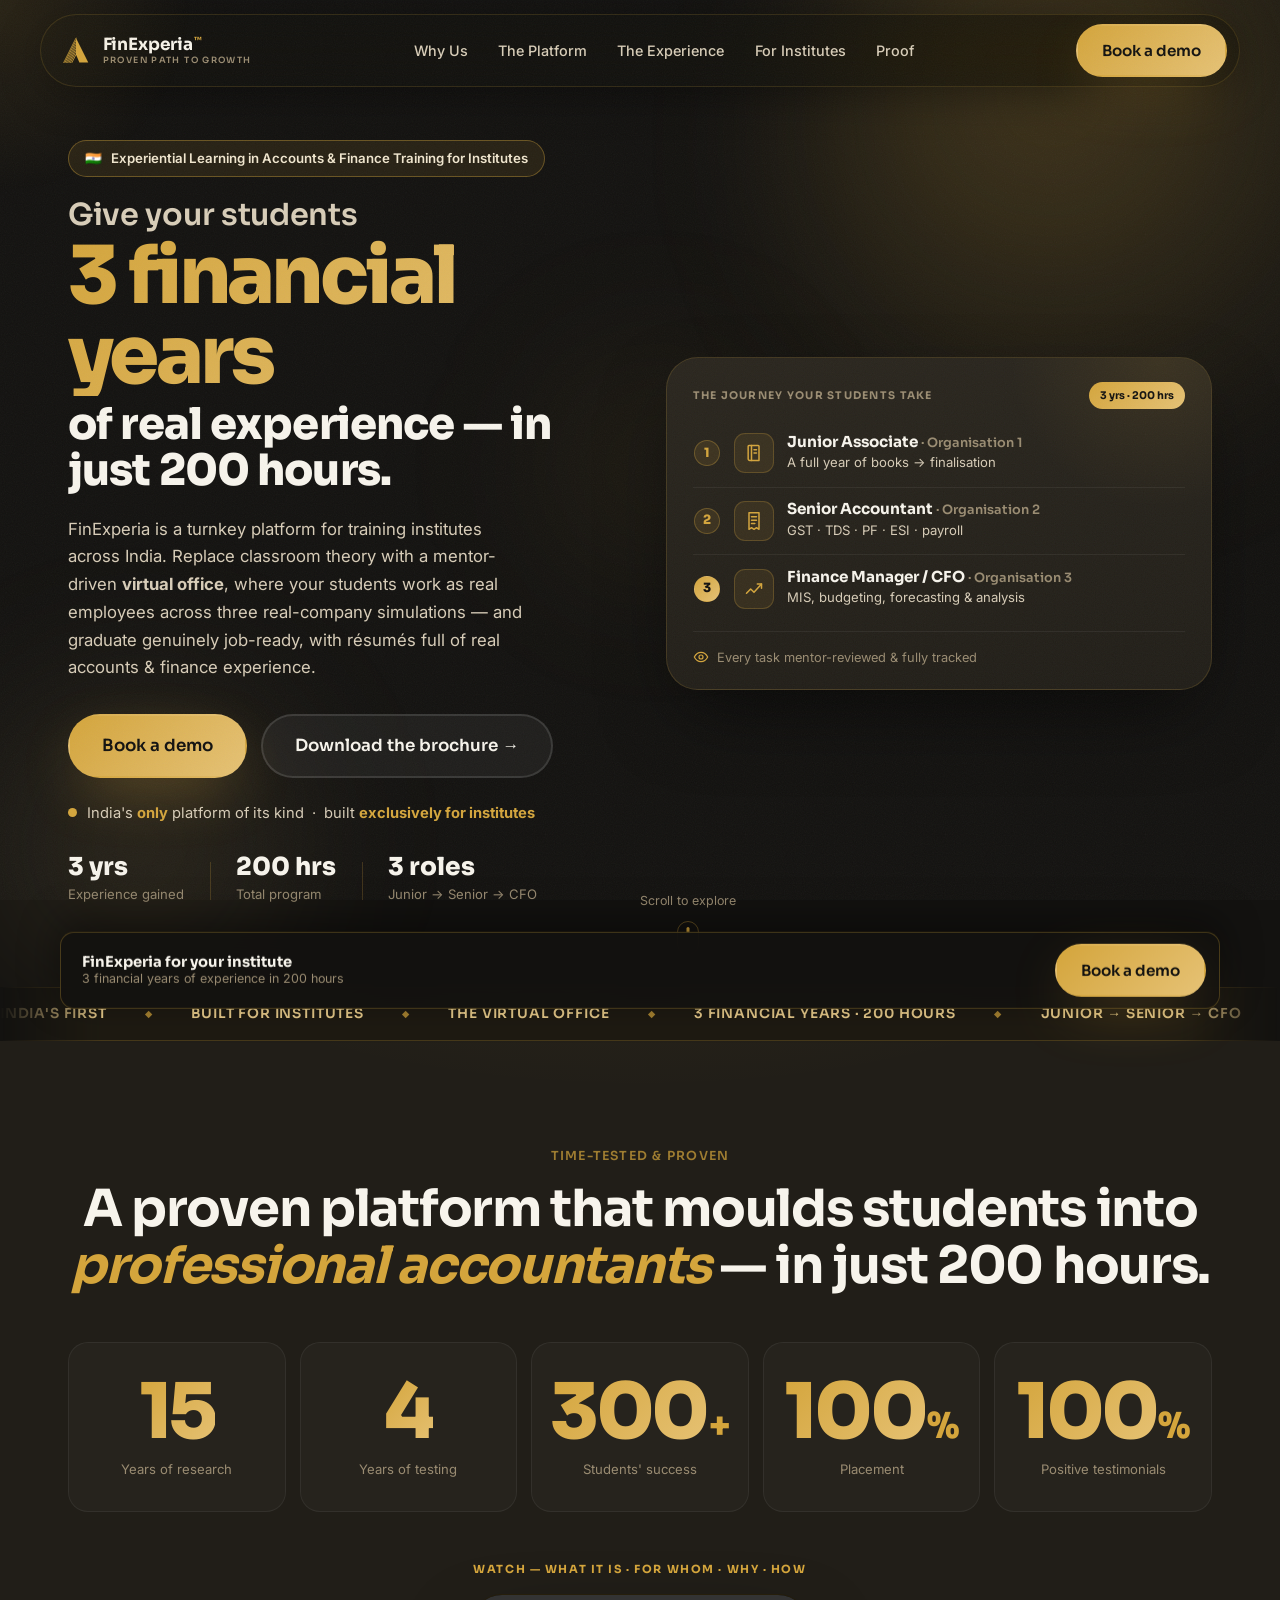
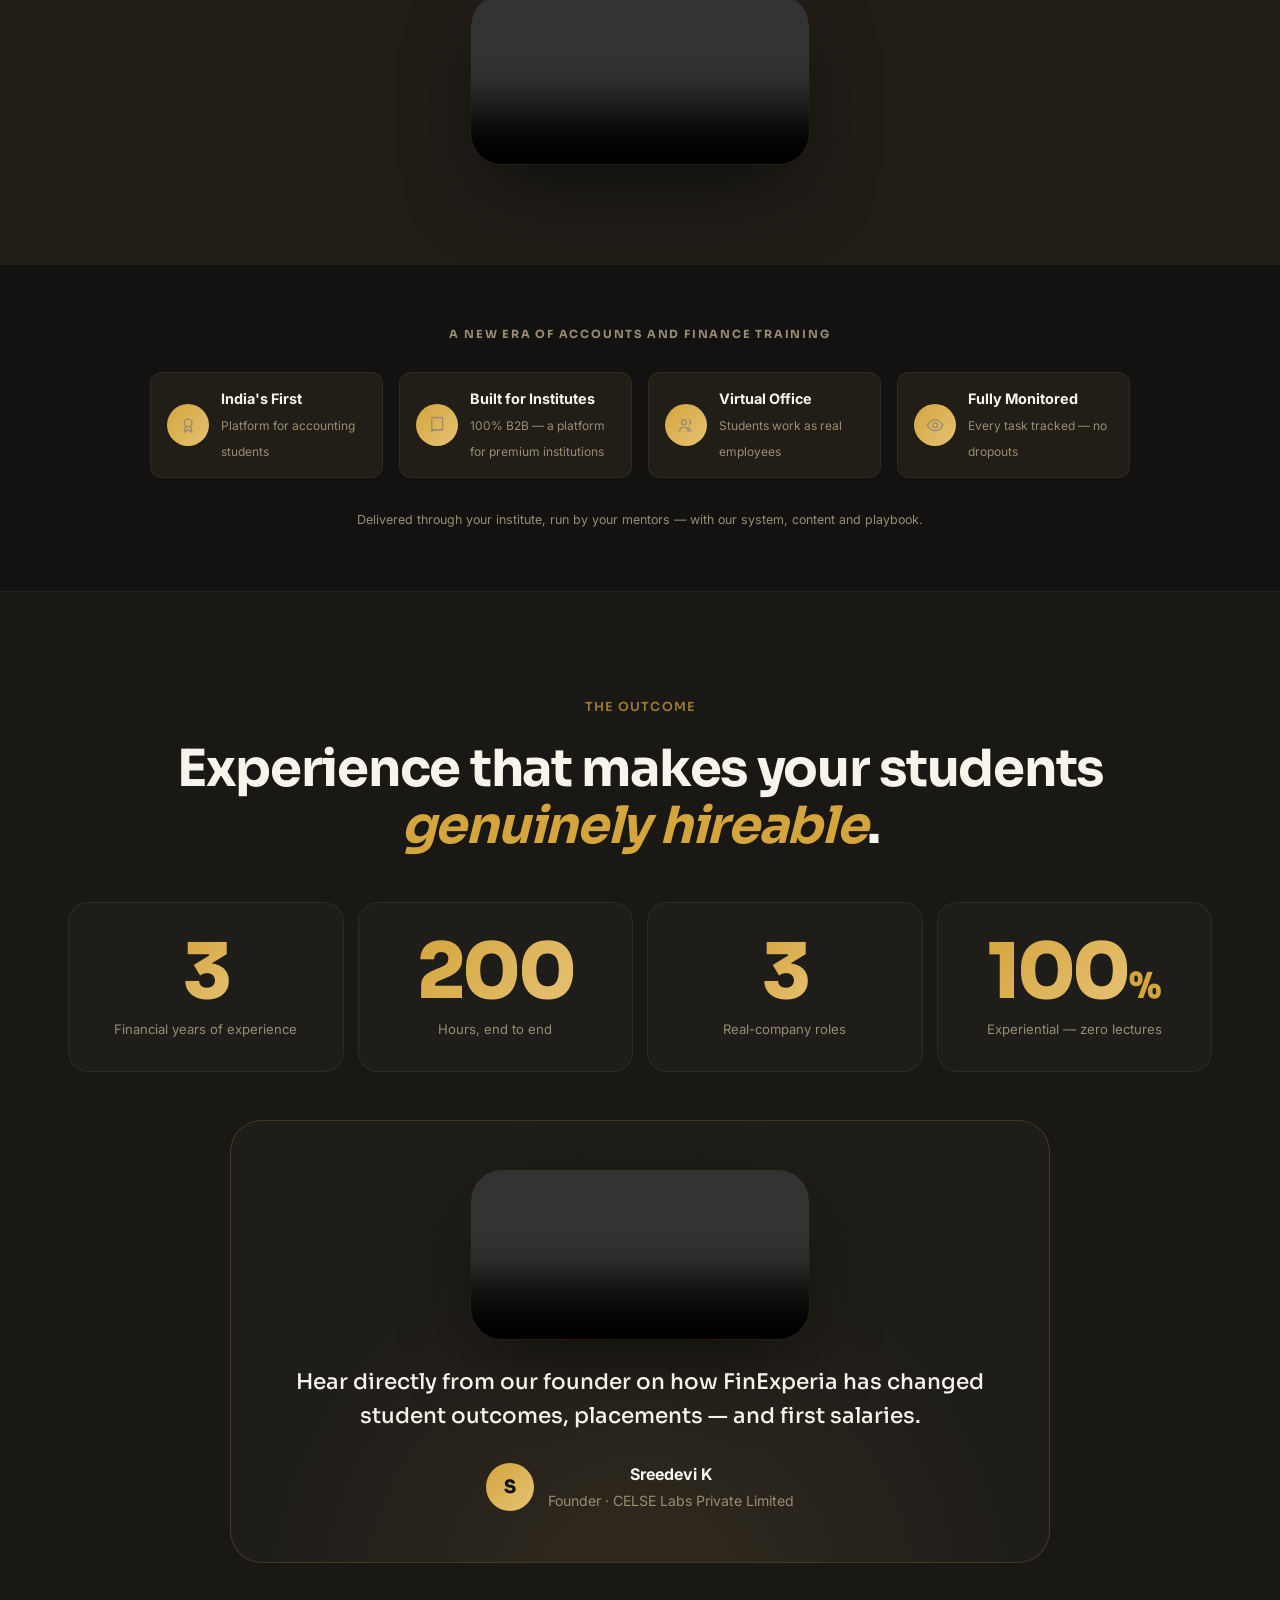
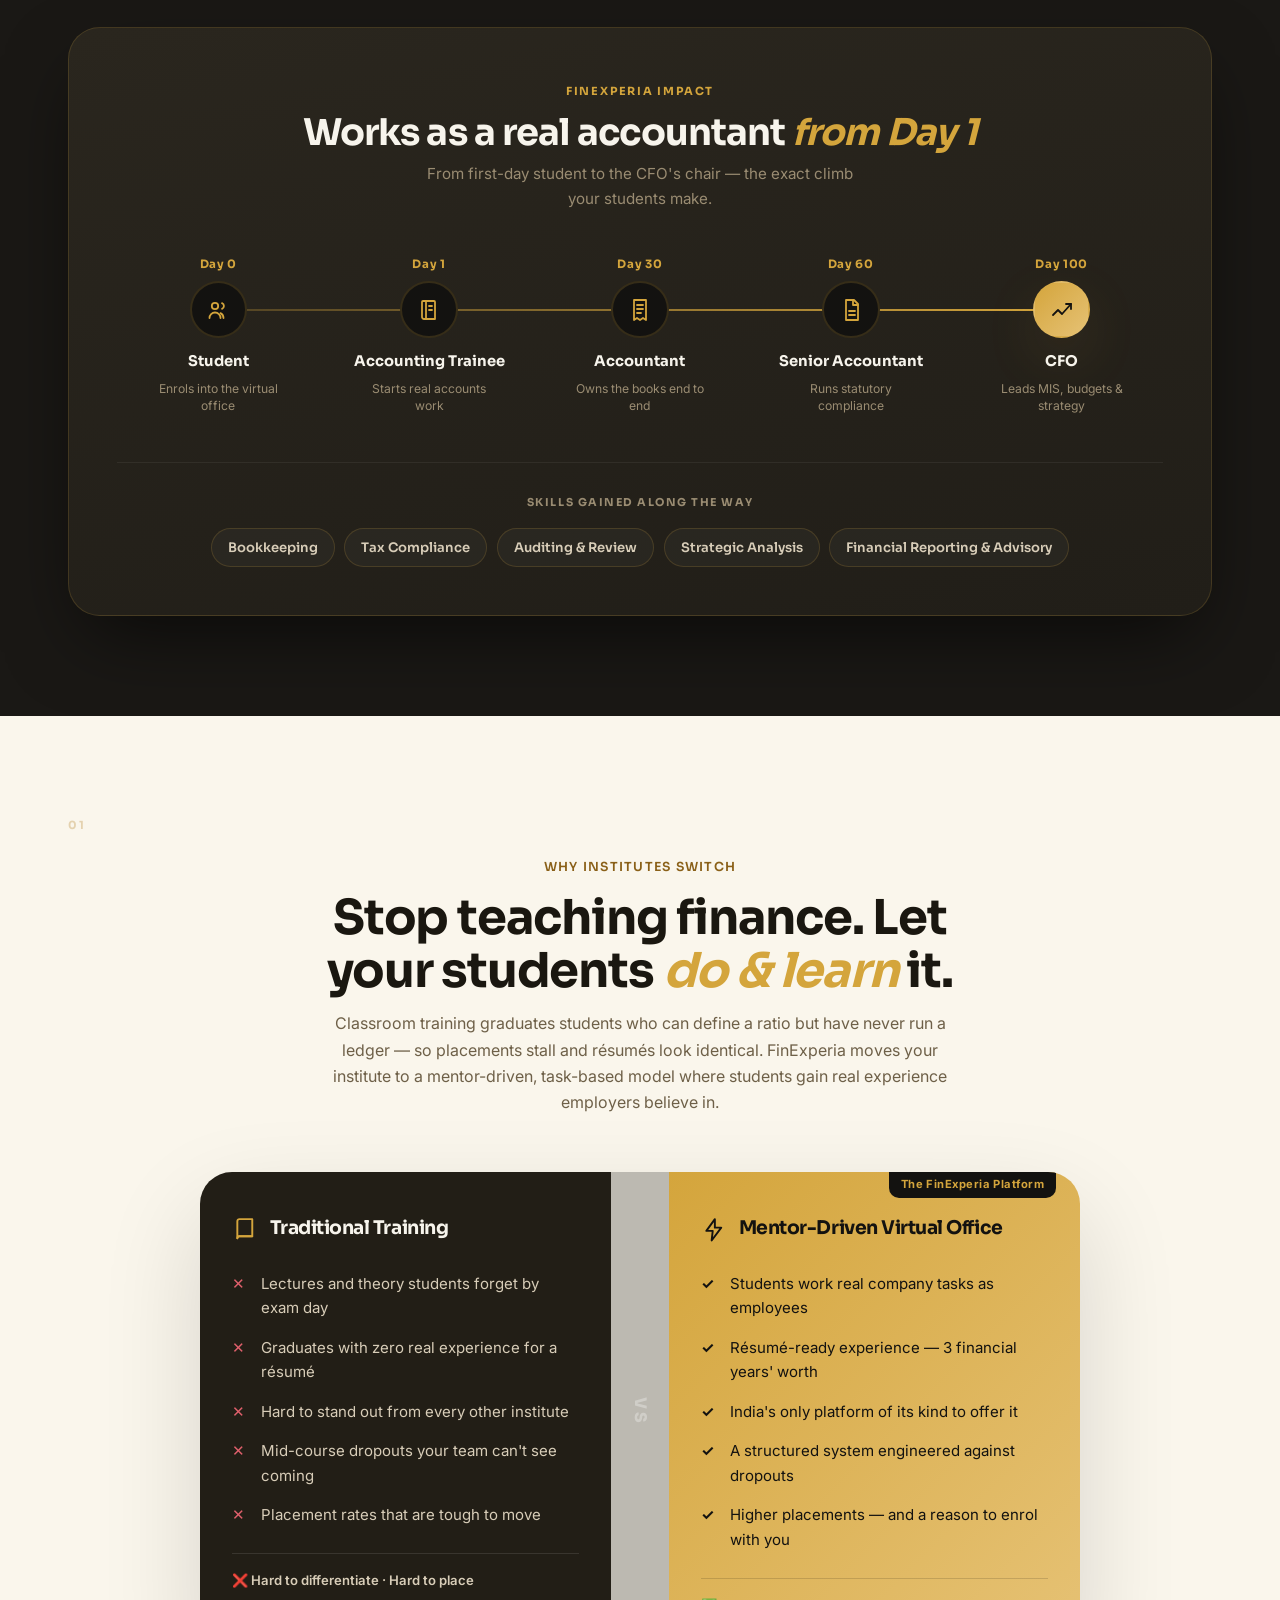
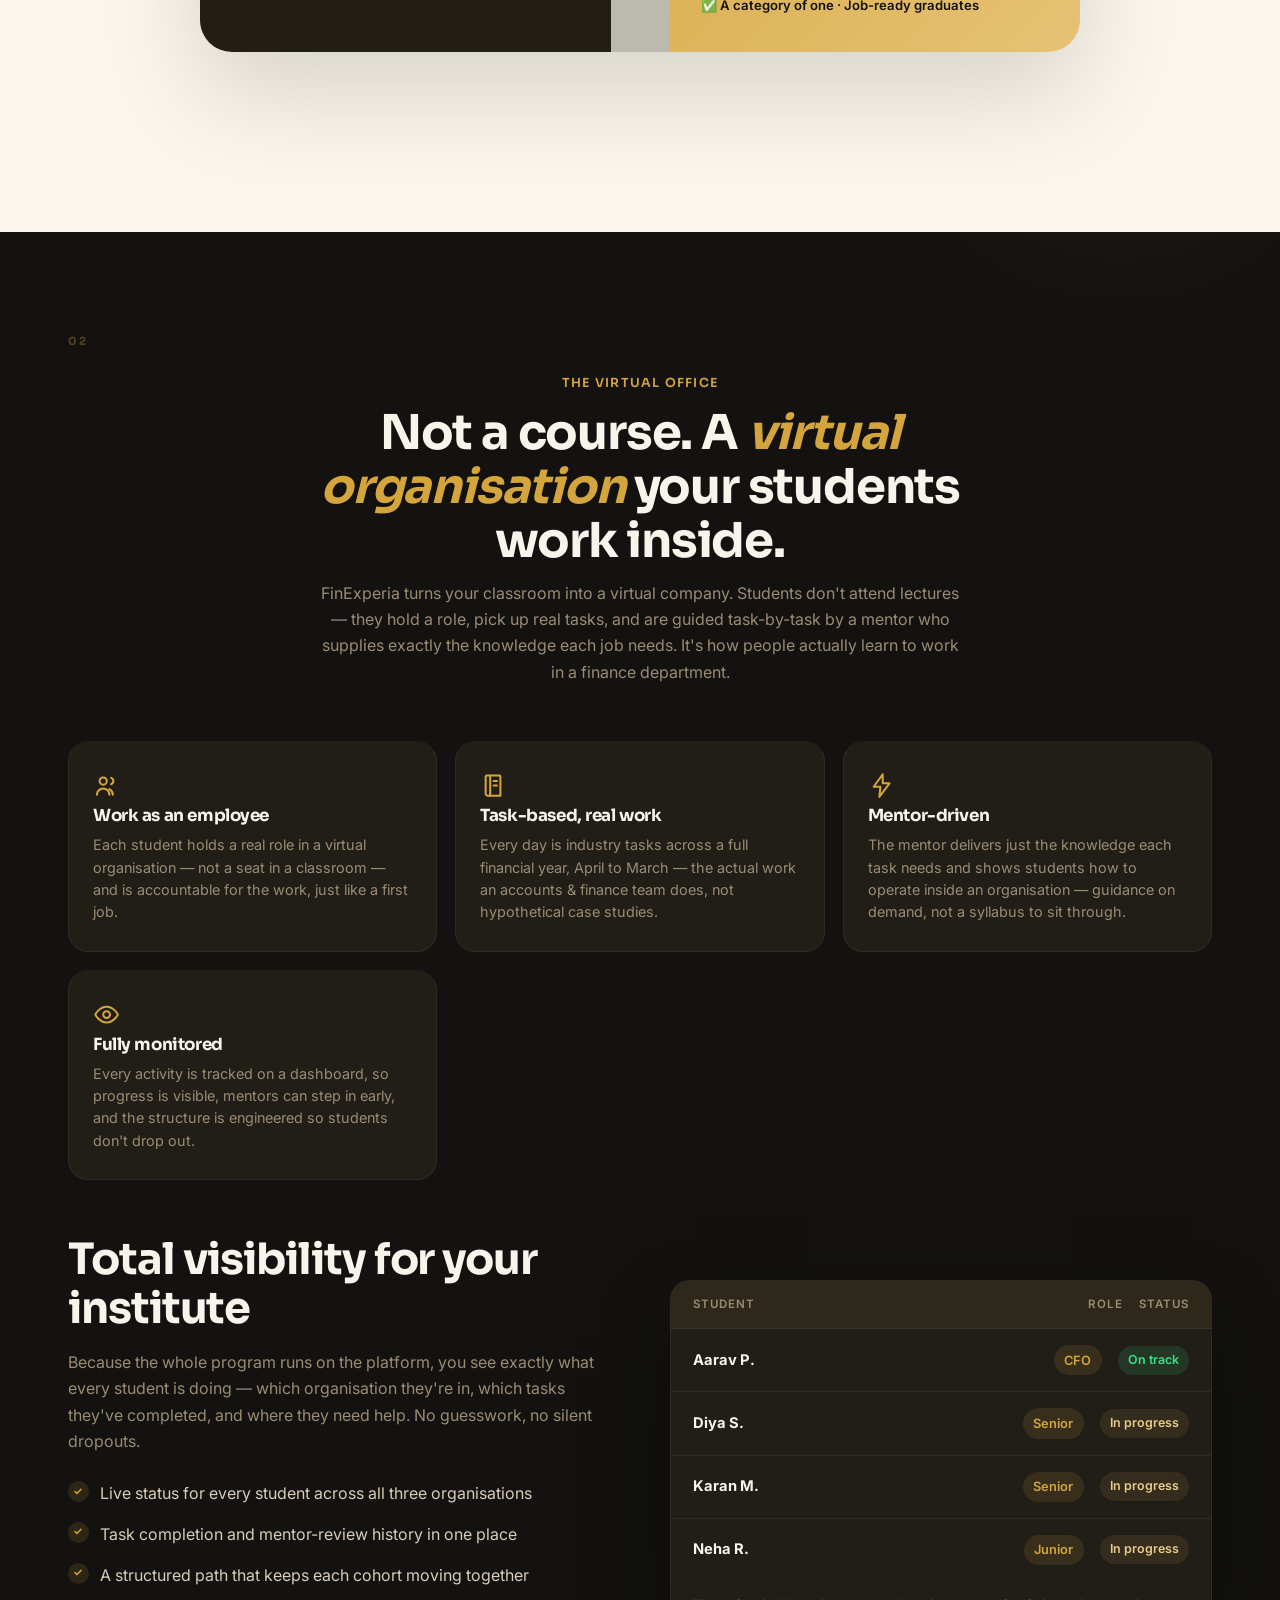
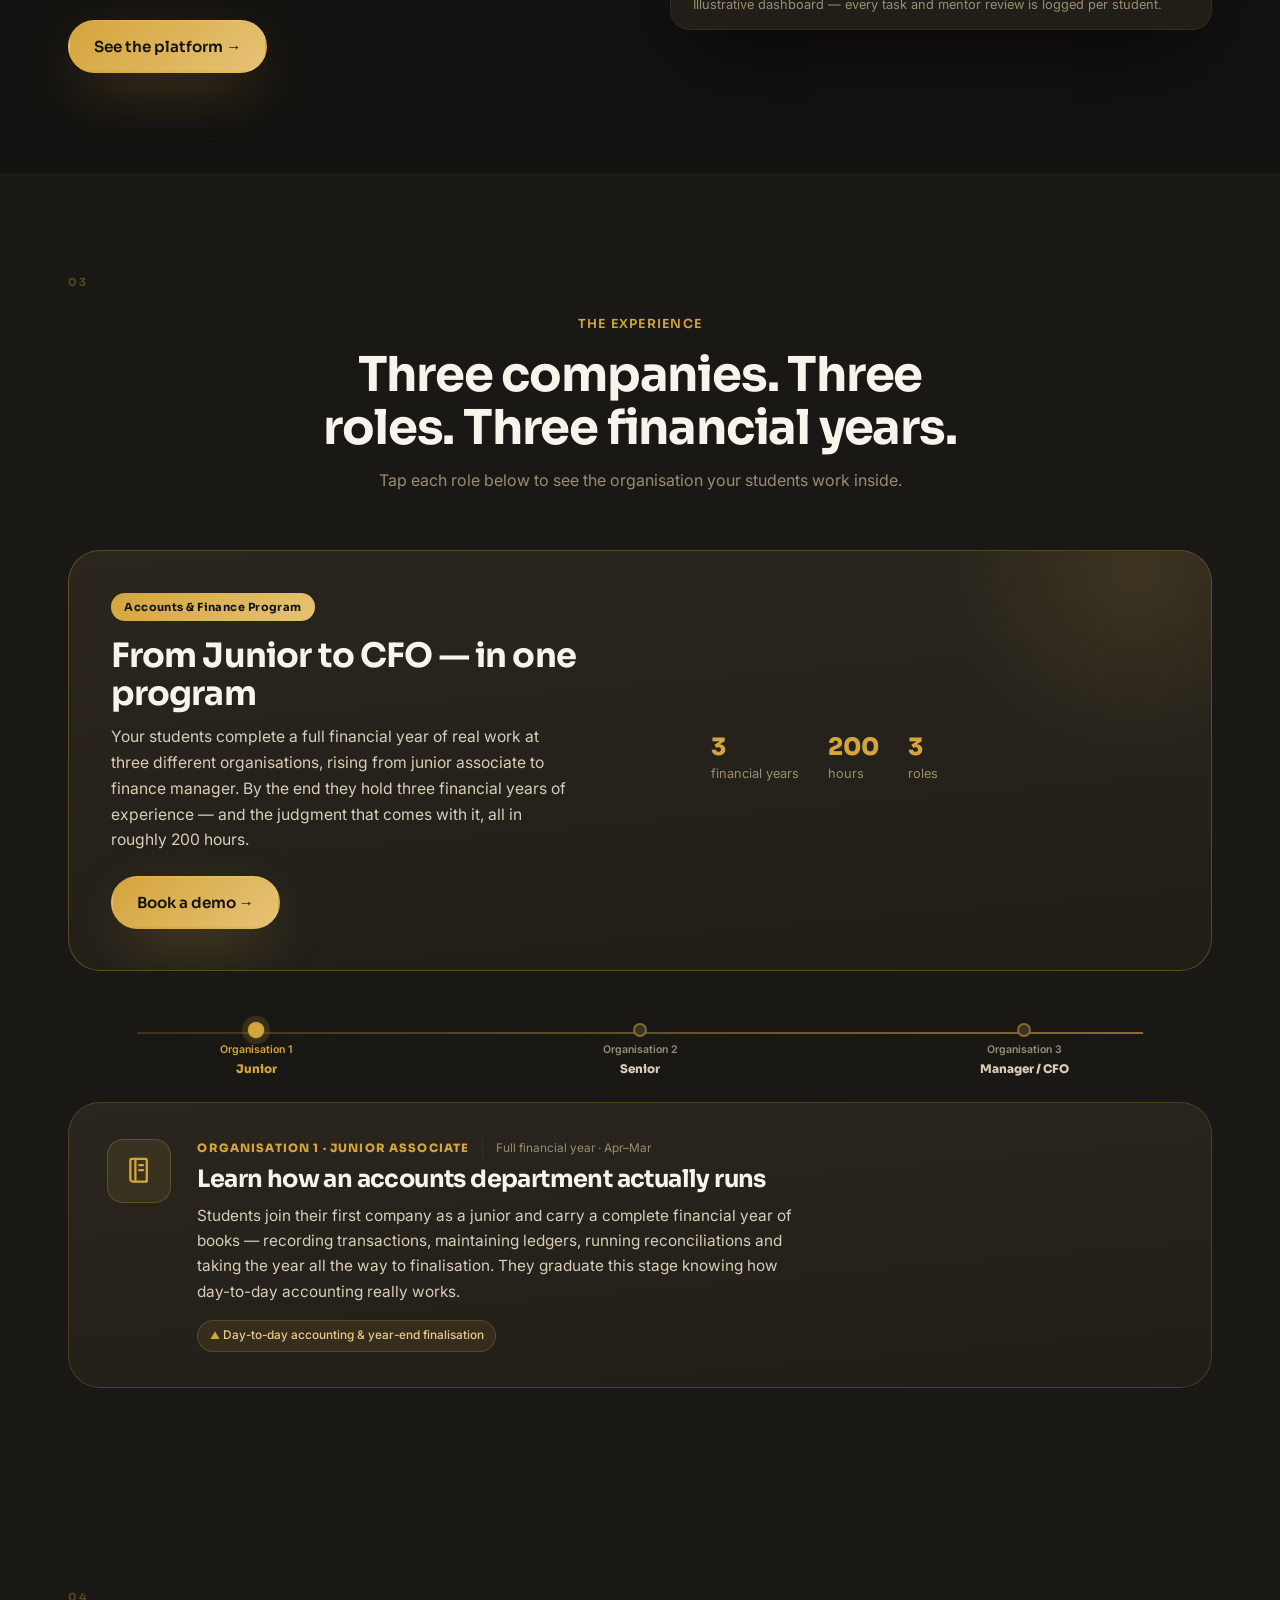
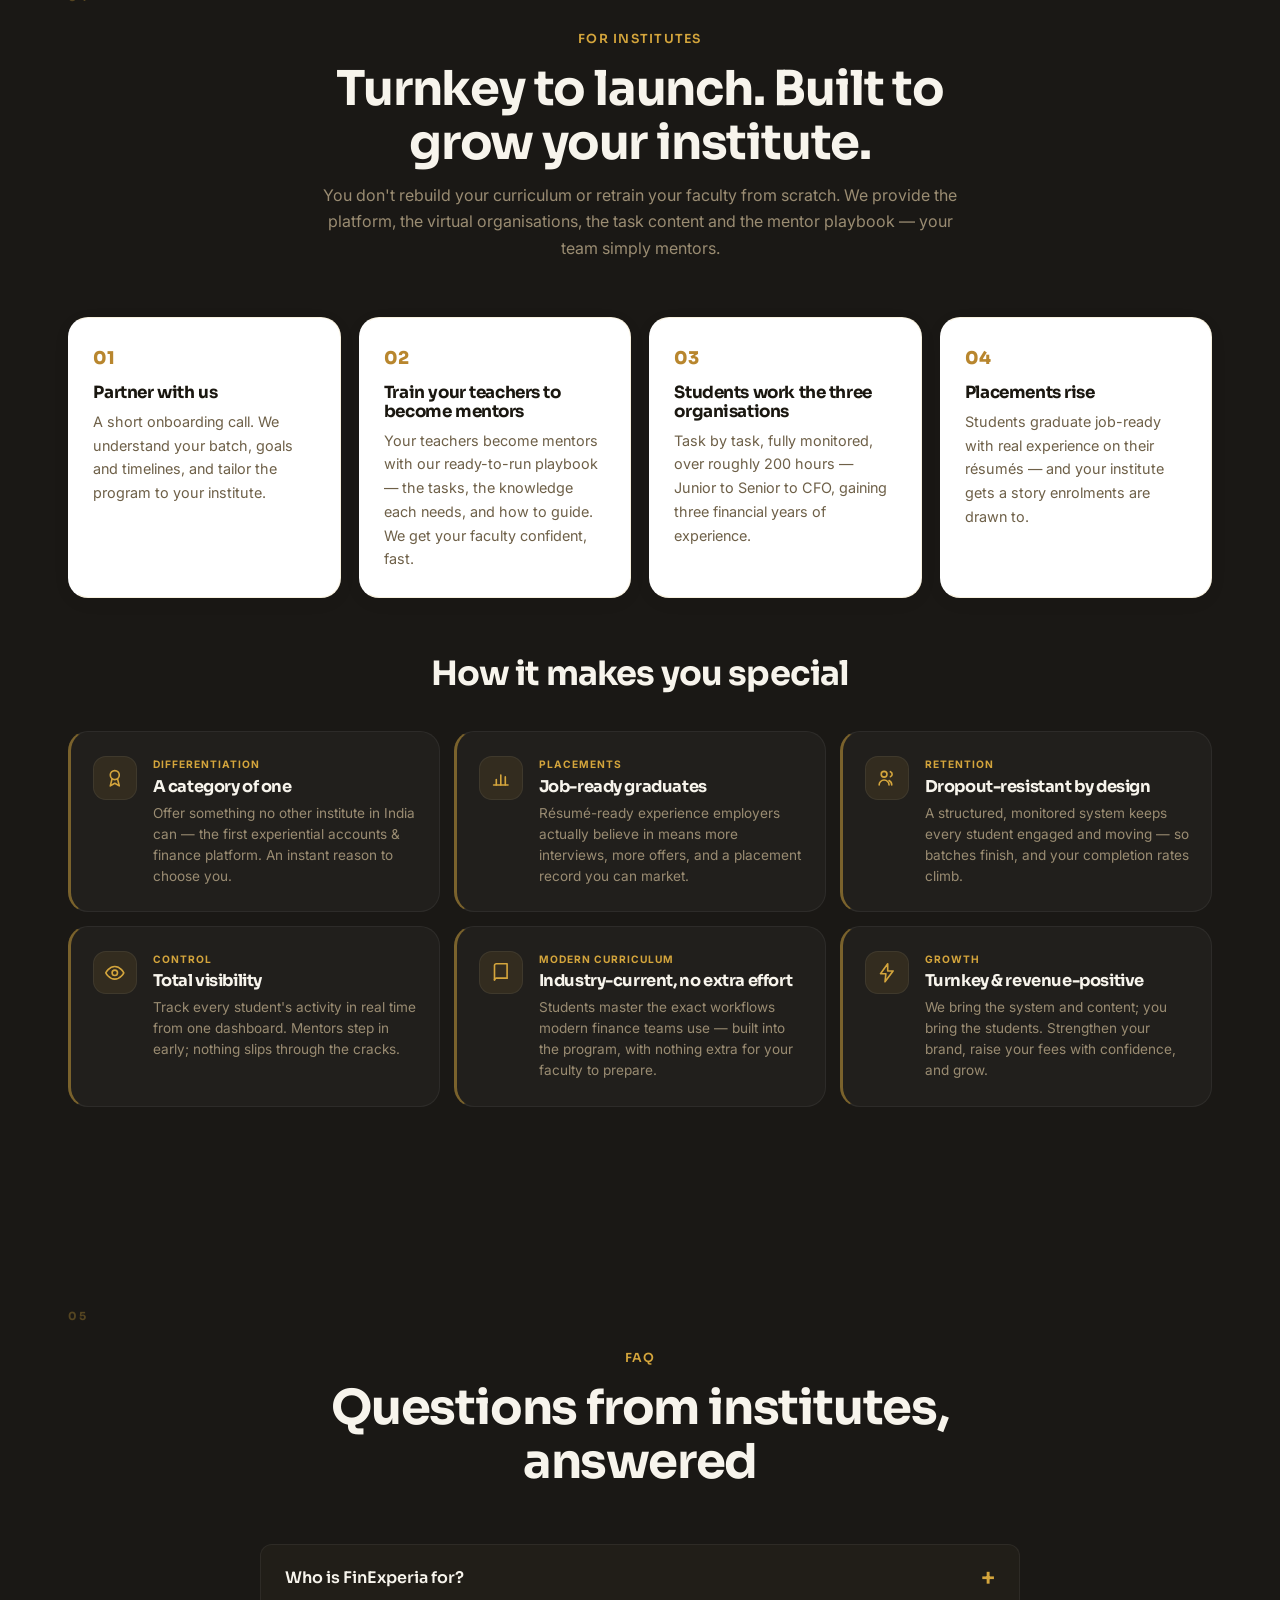
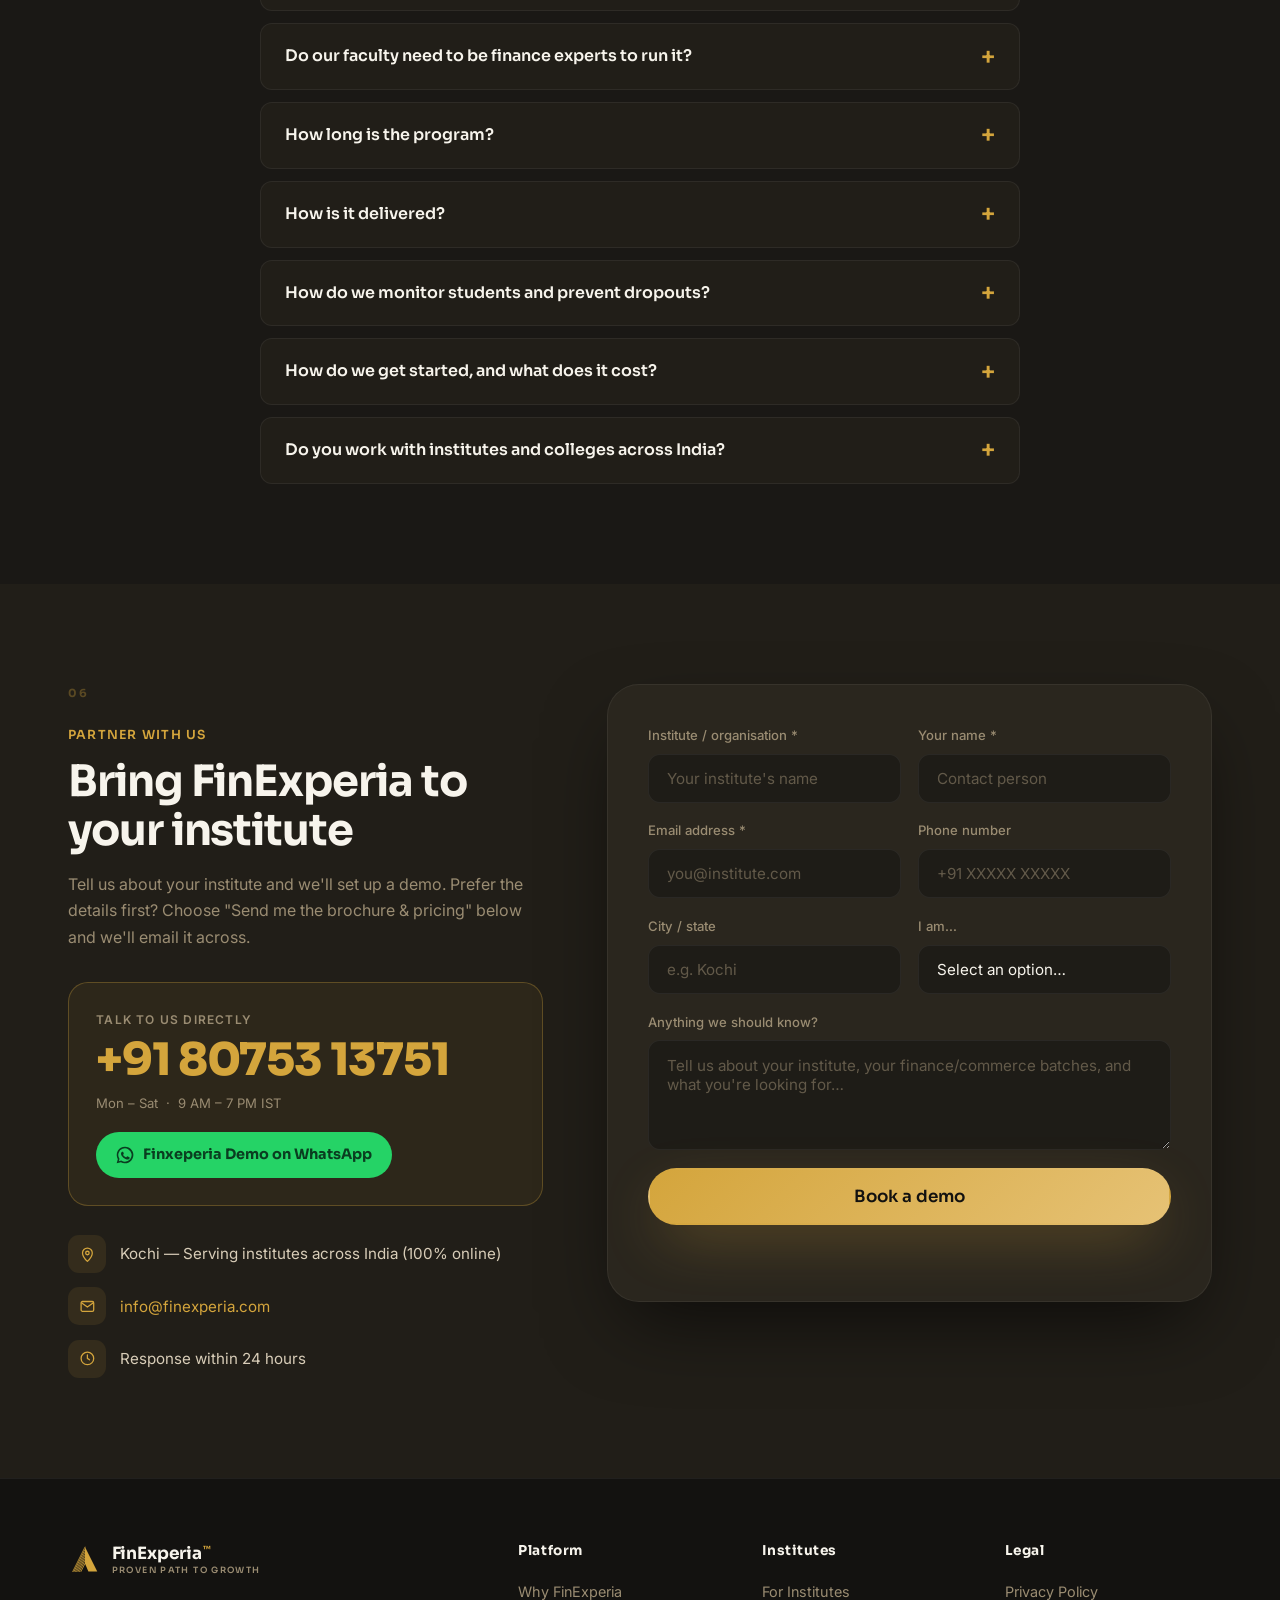
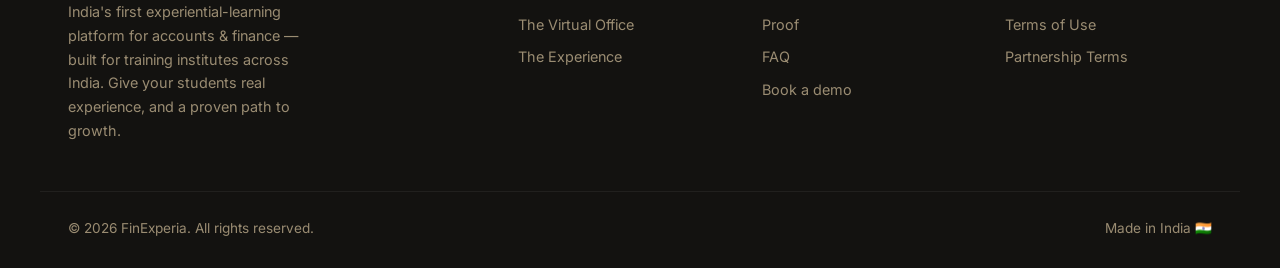
==== commit f690c4c5: "SEO: add FinExperia brand to title tag; add IndexNow key file Site was invisible to search engines (" ====
--- a/index.html
+++ b/index.html
@@ -3,7 +3,7 @@
 <head>
   <meta charset="UTF-8" />
   <meta name="viewport" content="width=device-width, initial-scale=1.0" />
-  <title>Experiential Accounts &amp; Finance Training for Institutes</title>
+  <title>FinExperia — Experiential Accounts &amp; Finance Training for Institutes</title>
   <meta name="description" content="Experiential virtual-office platform for finance & commerce institutes across India. Students gain 3 financial years of real accounting experience in ~200 hours." />
   <meta name="robots" content="index, follow, max-image-preview:large, max-snippet:-1, max-video-preview:-1" />
   <meta name="theme-color" content="#D4A53C" />
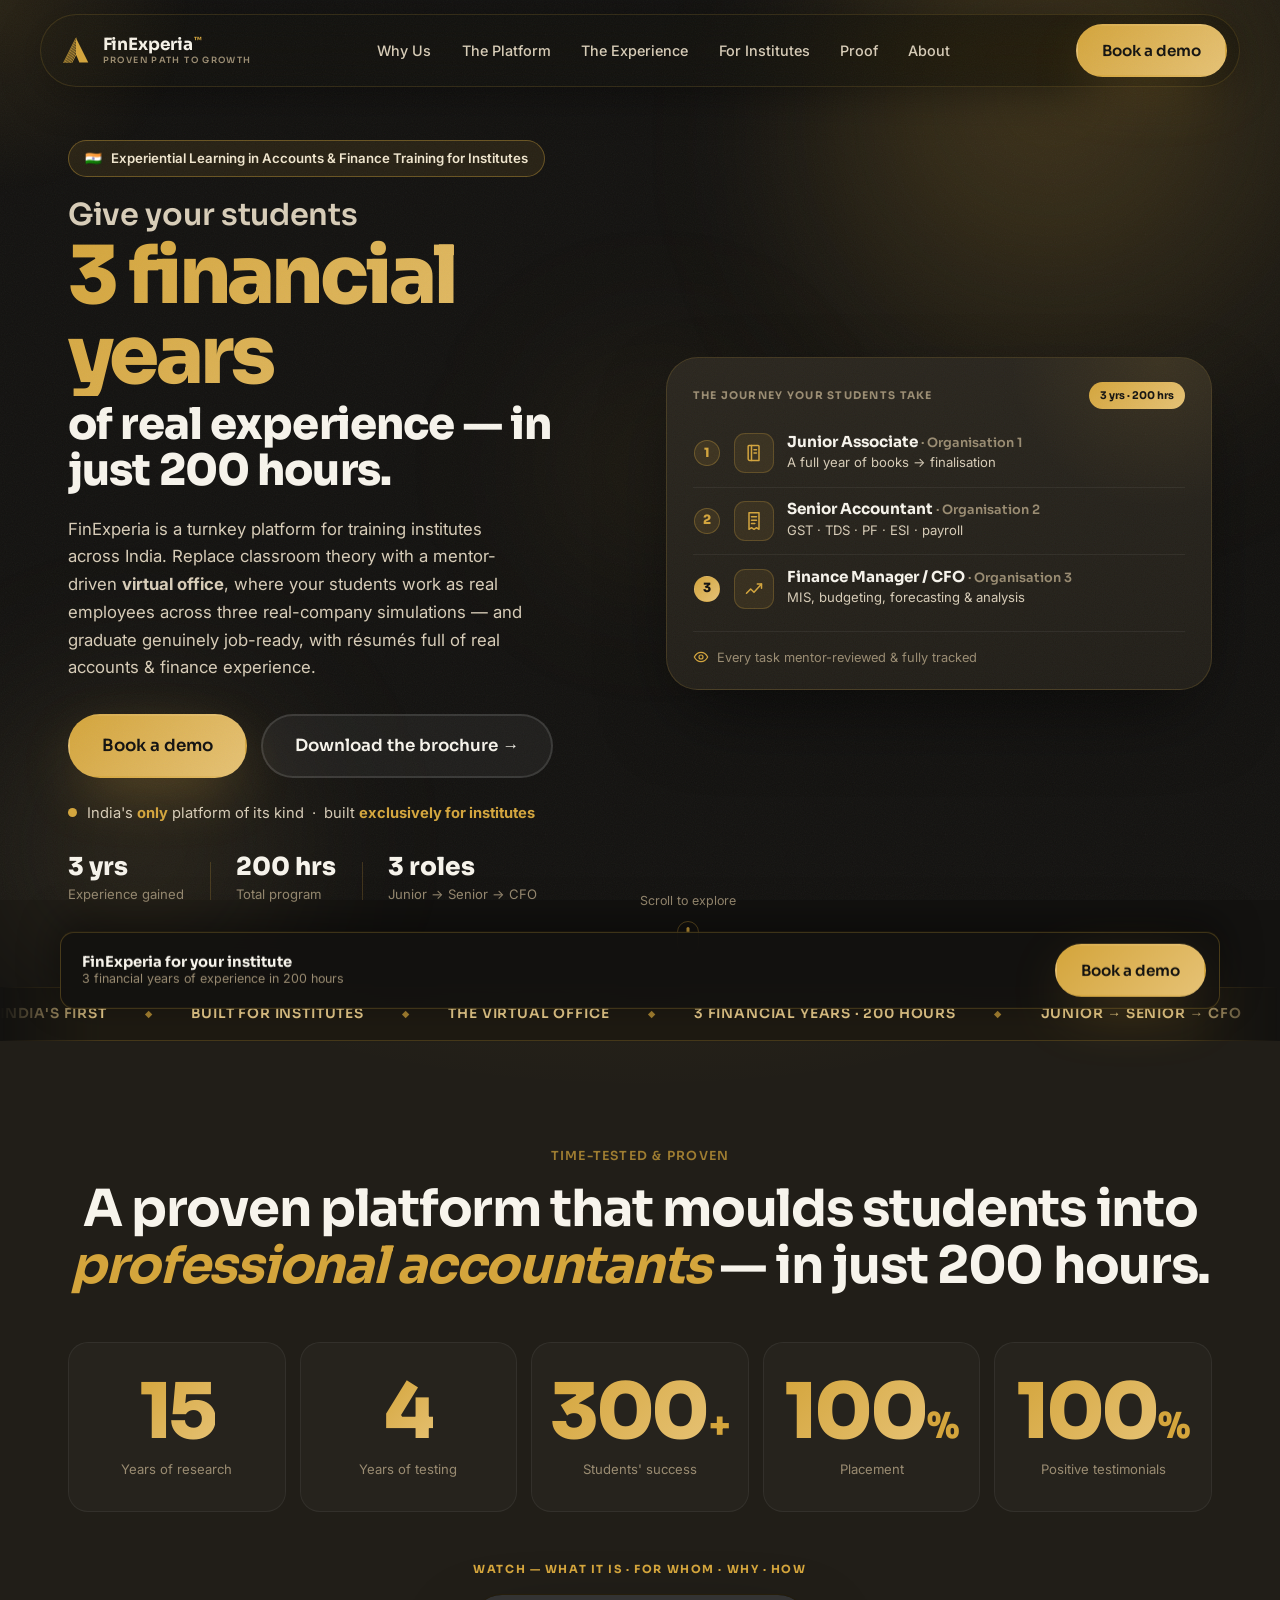
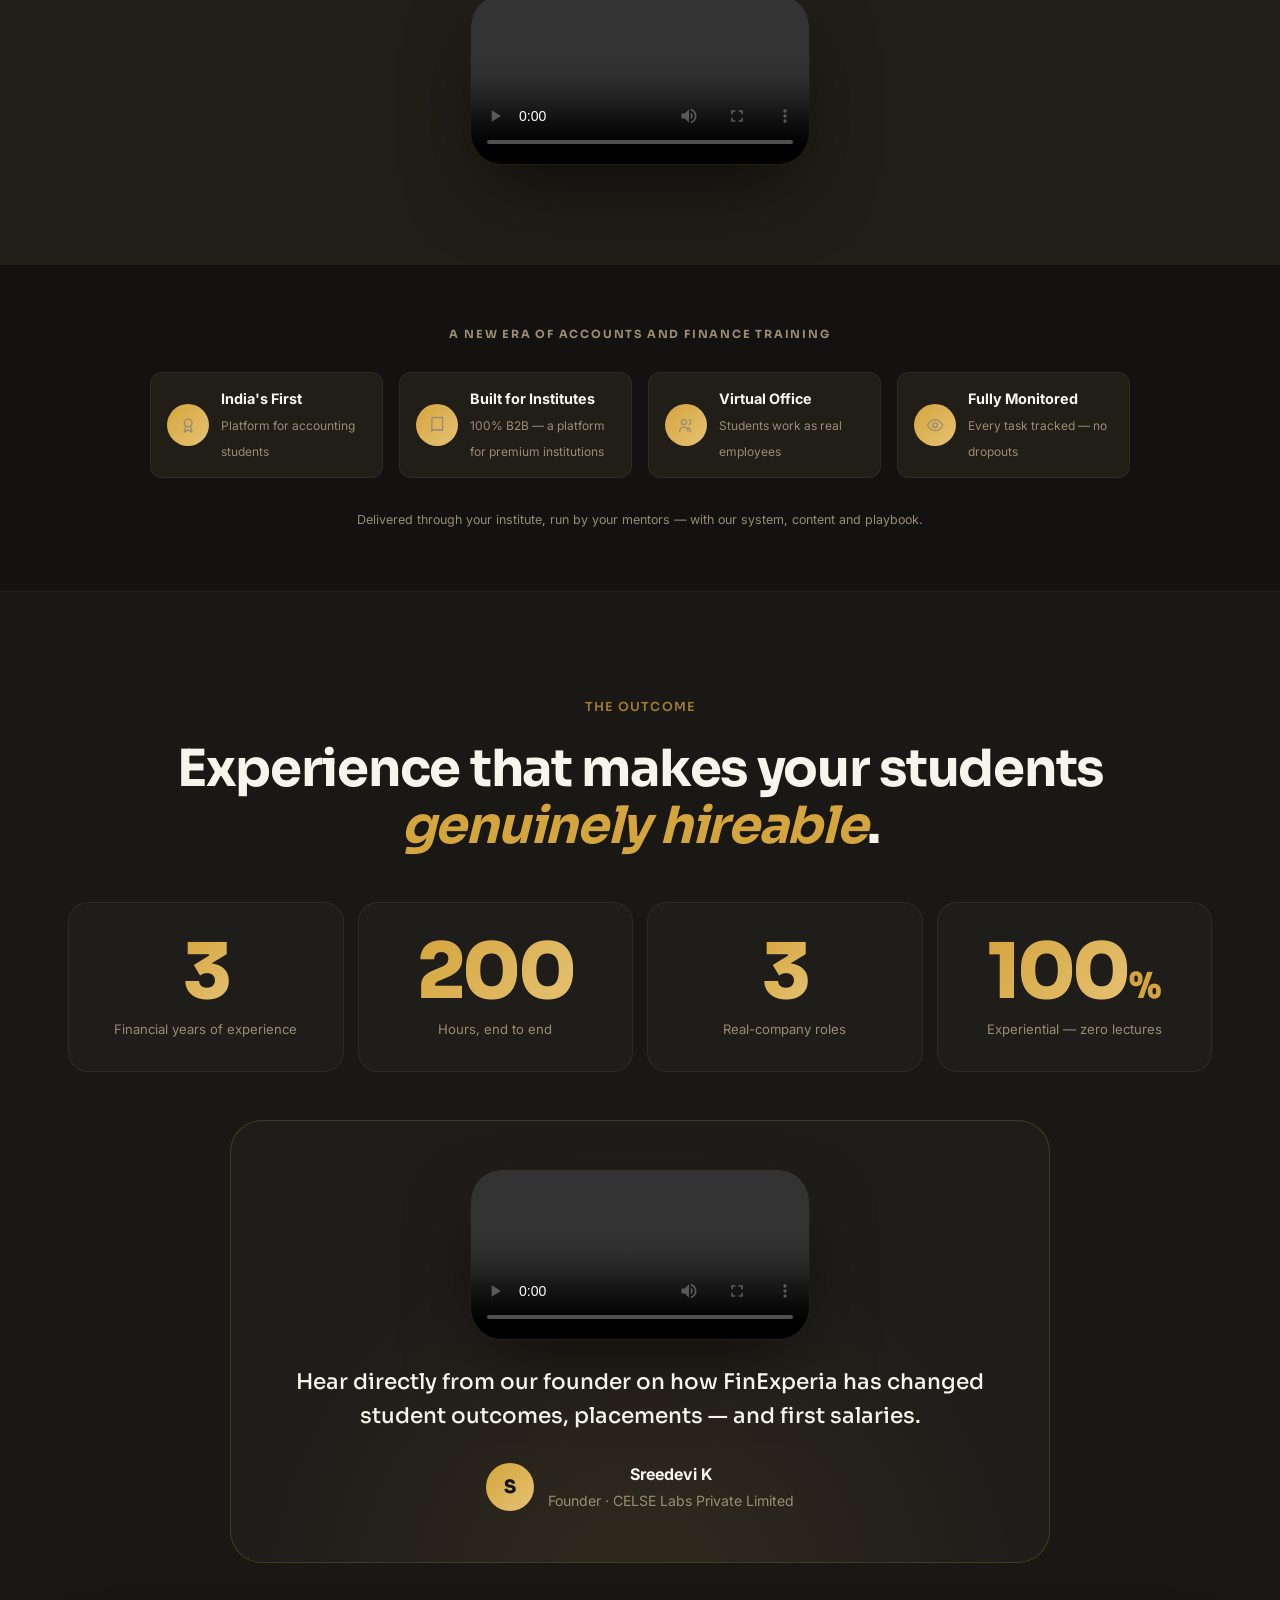
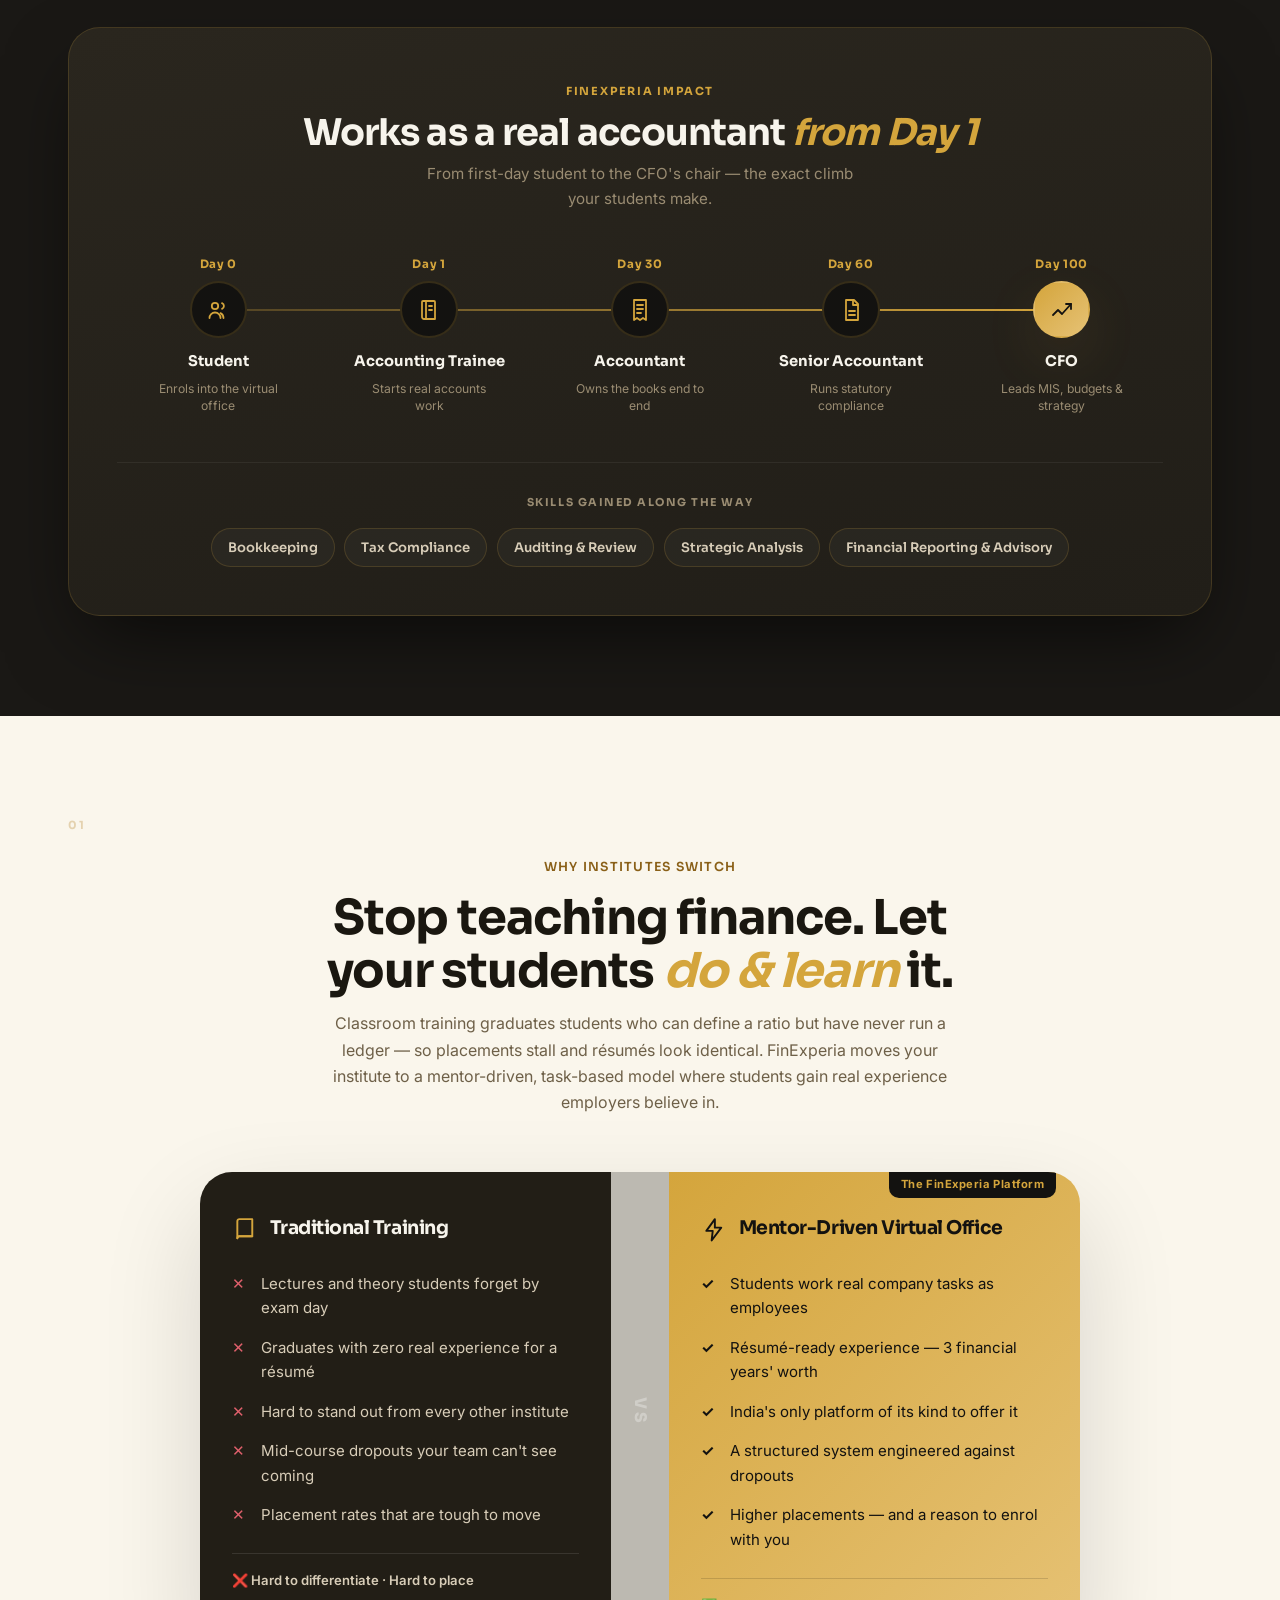
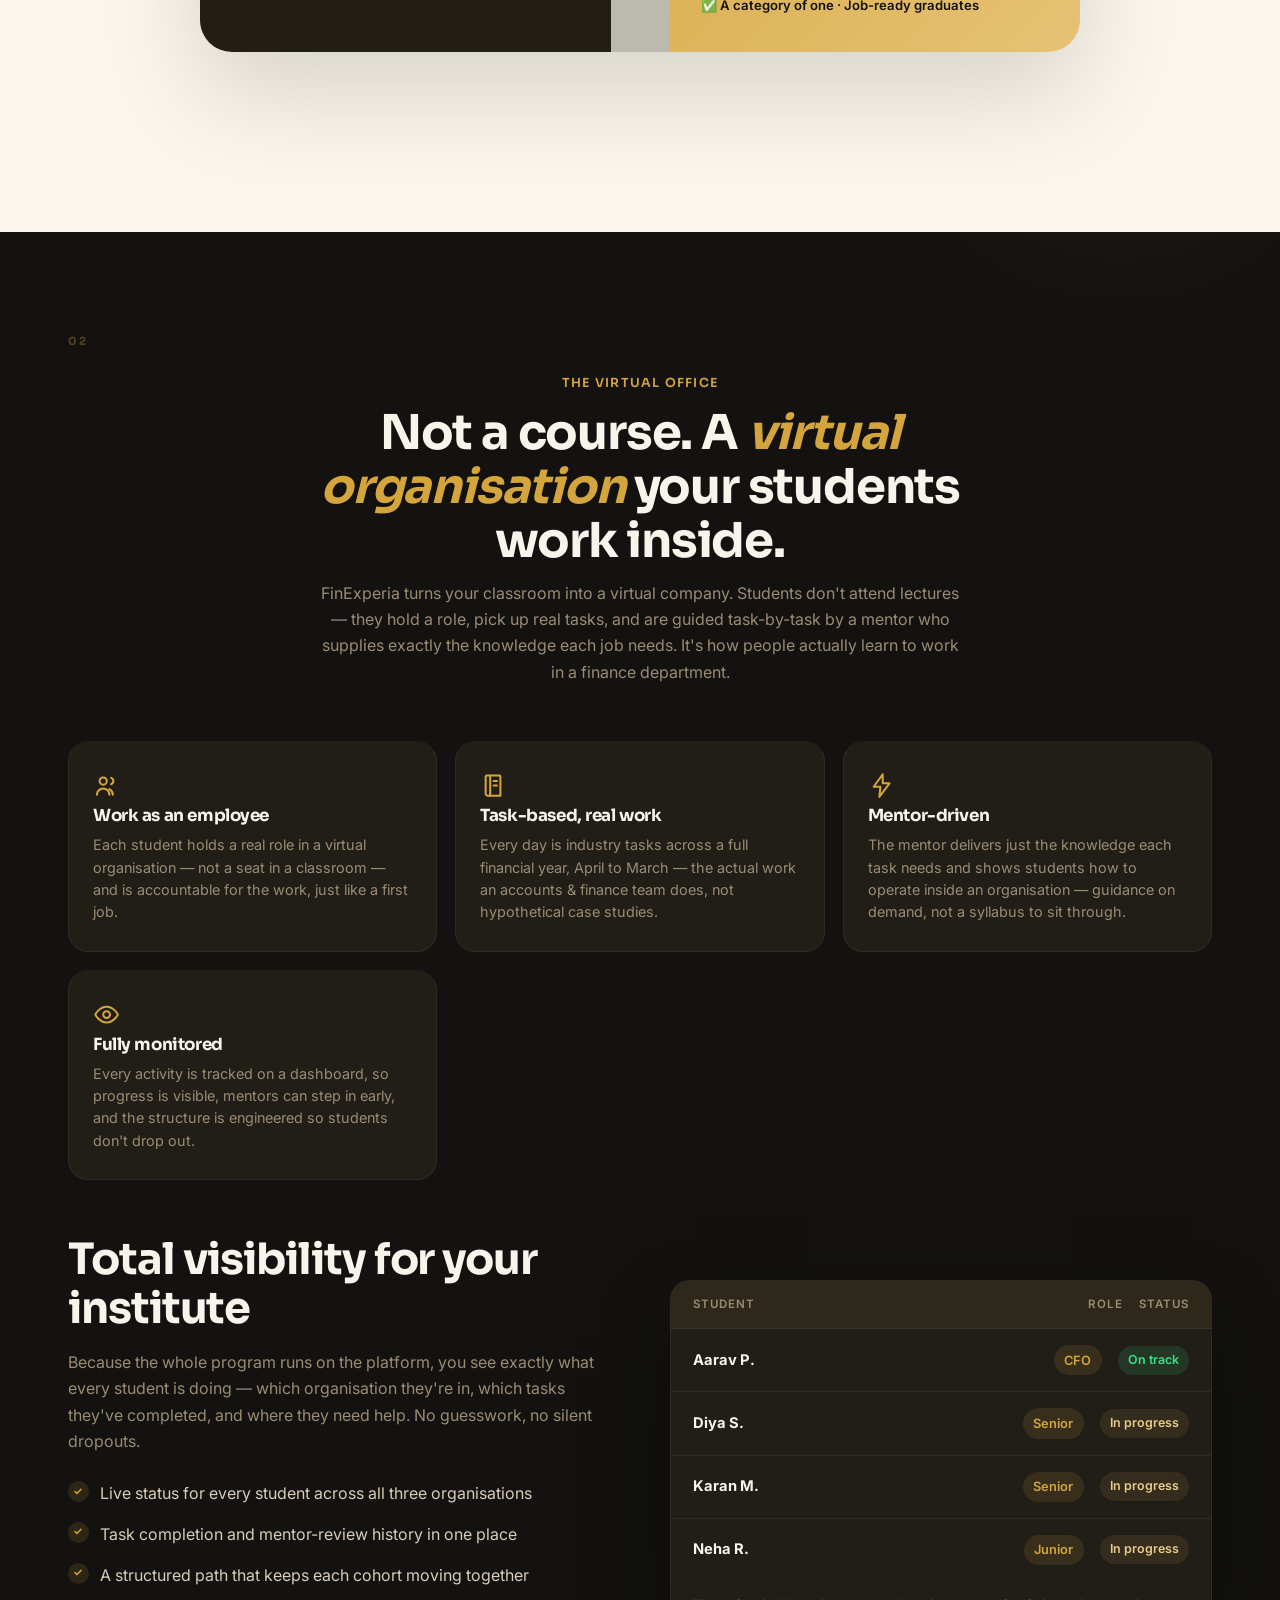
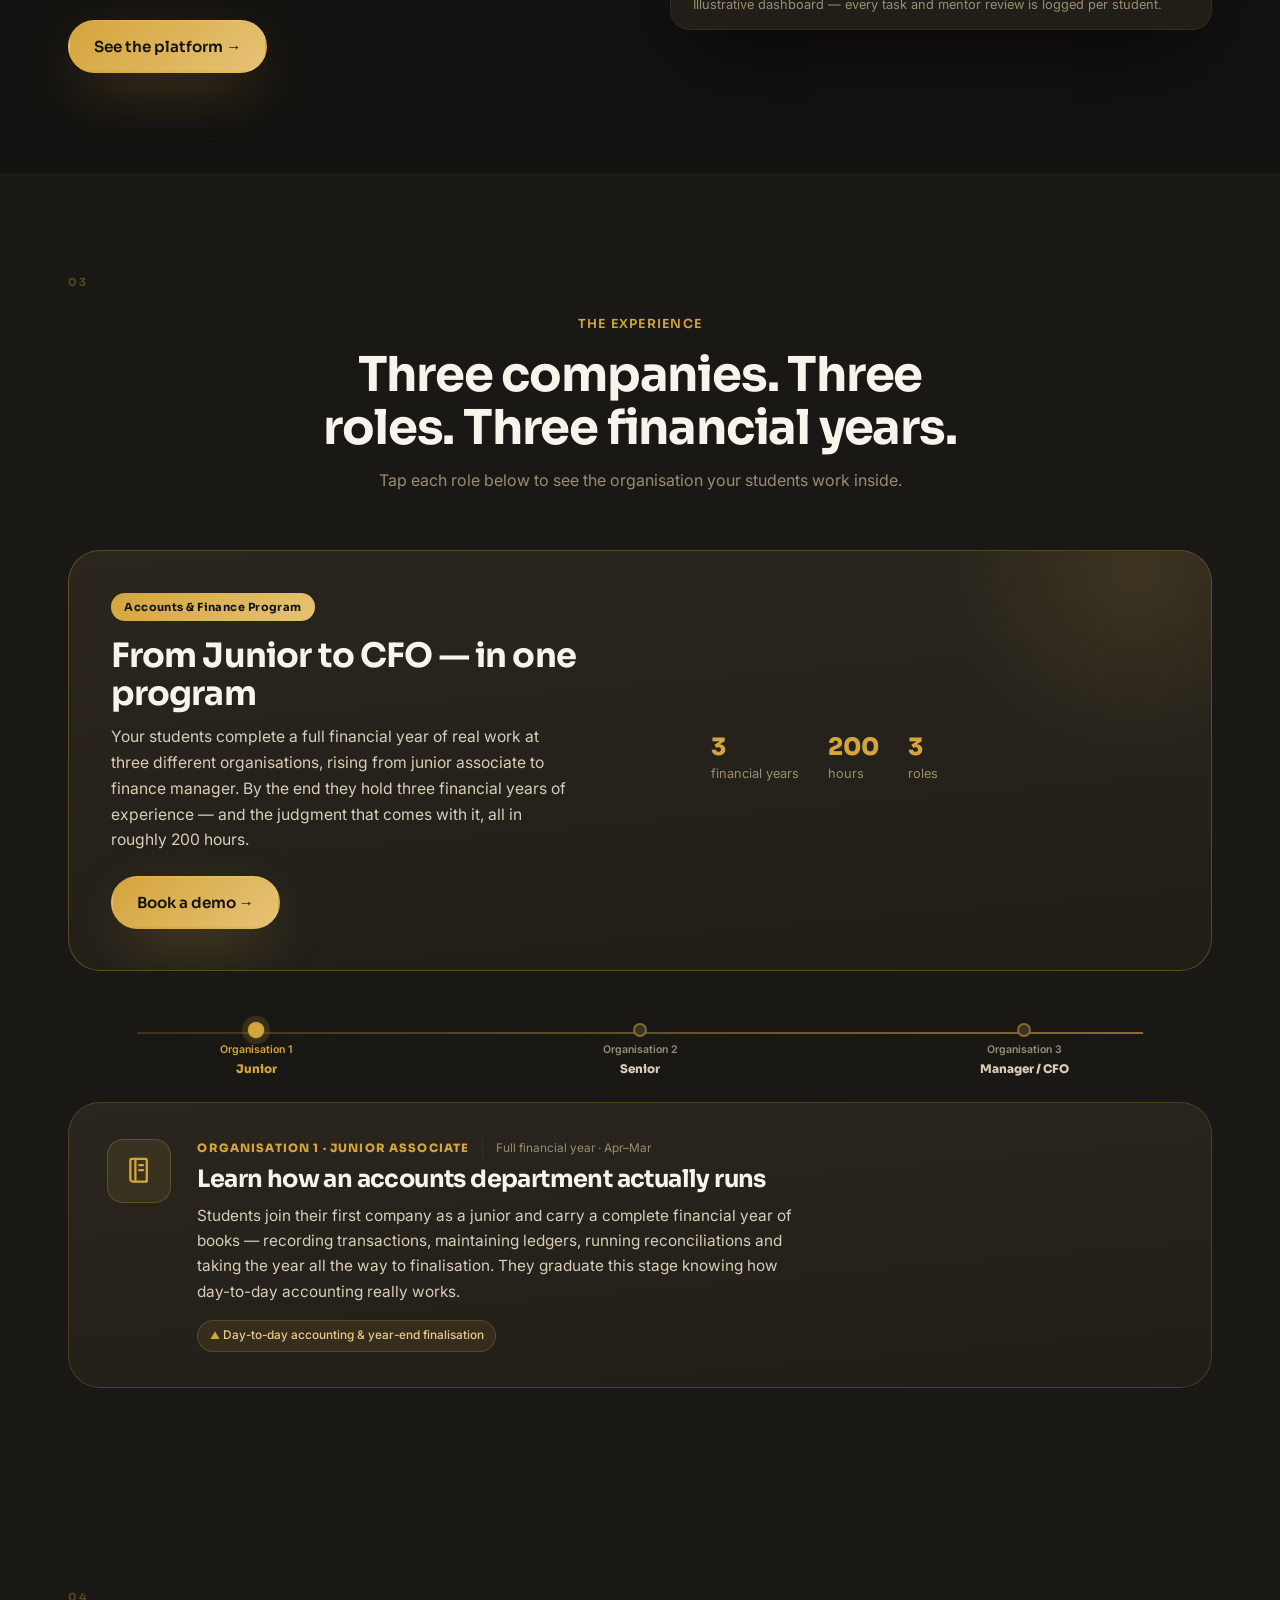
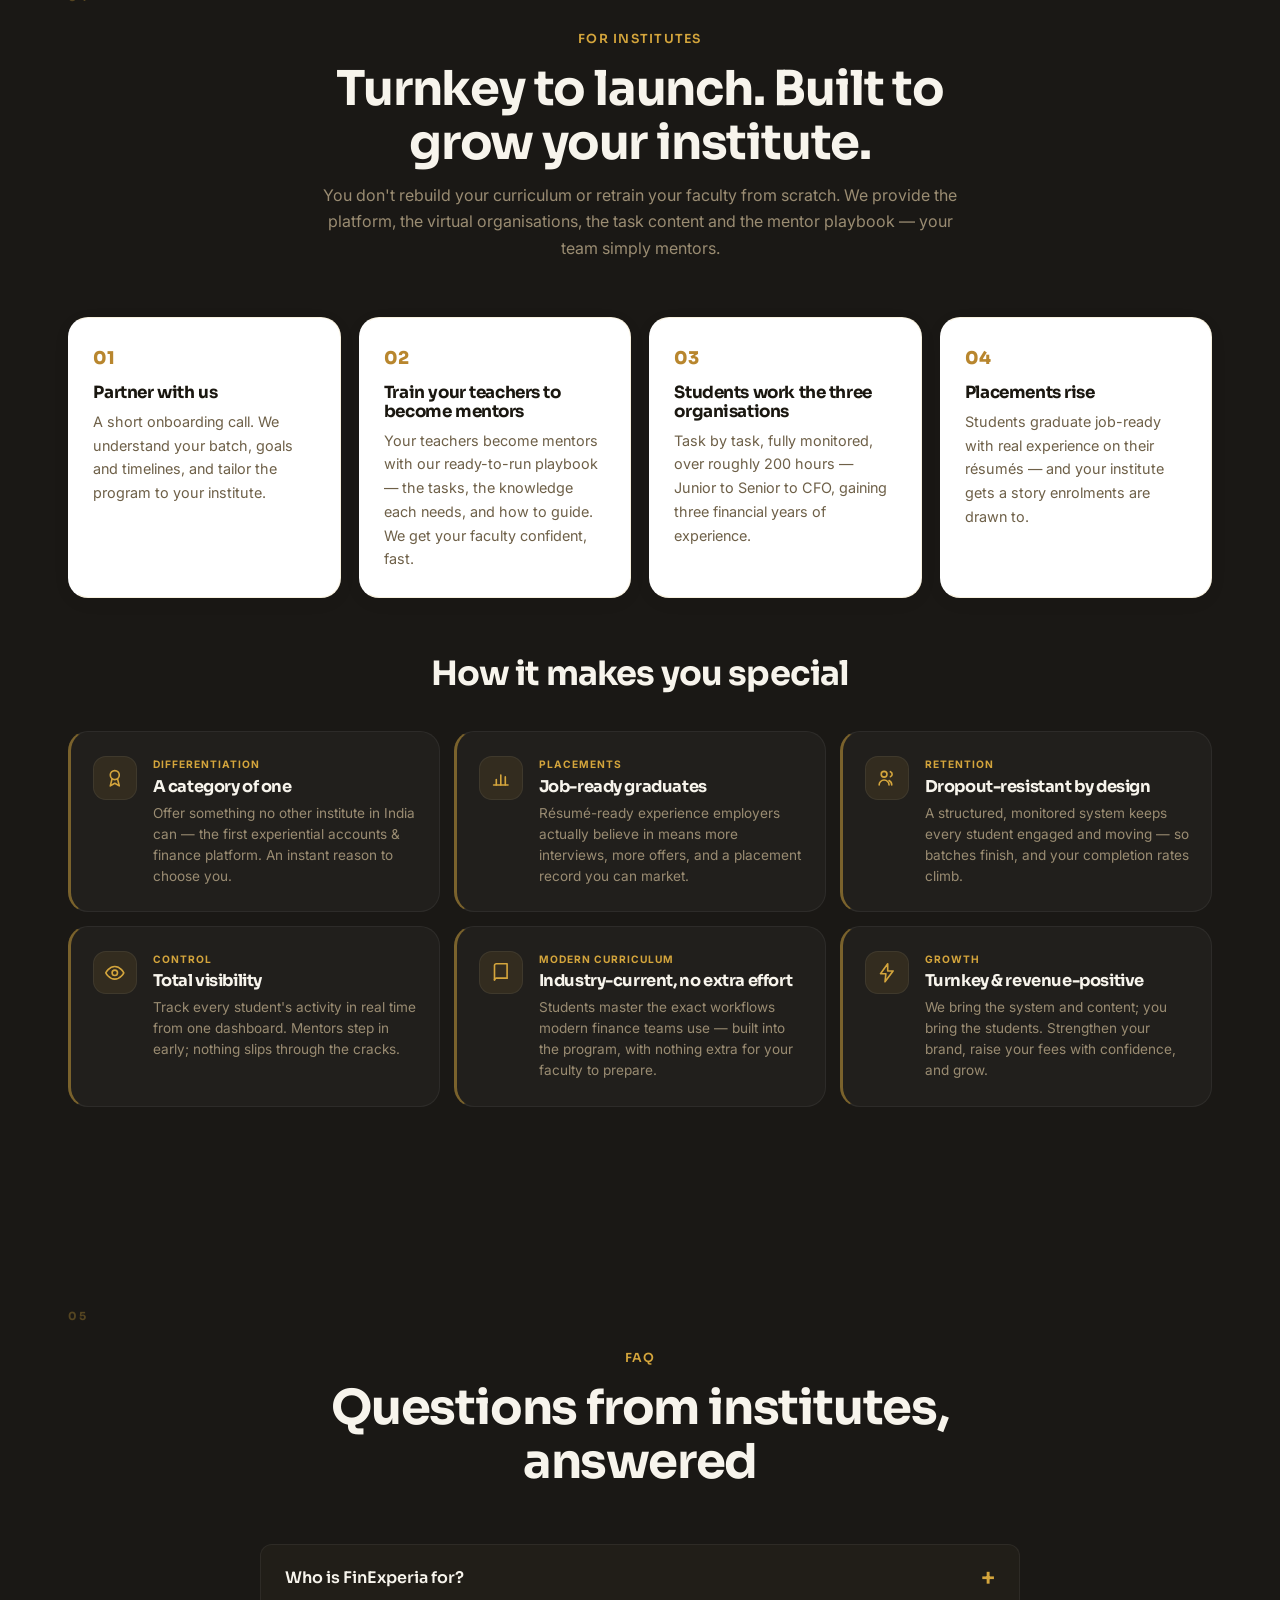
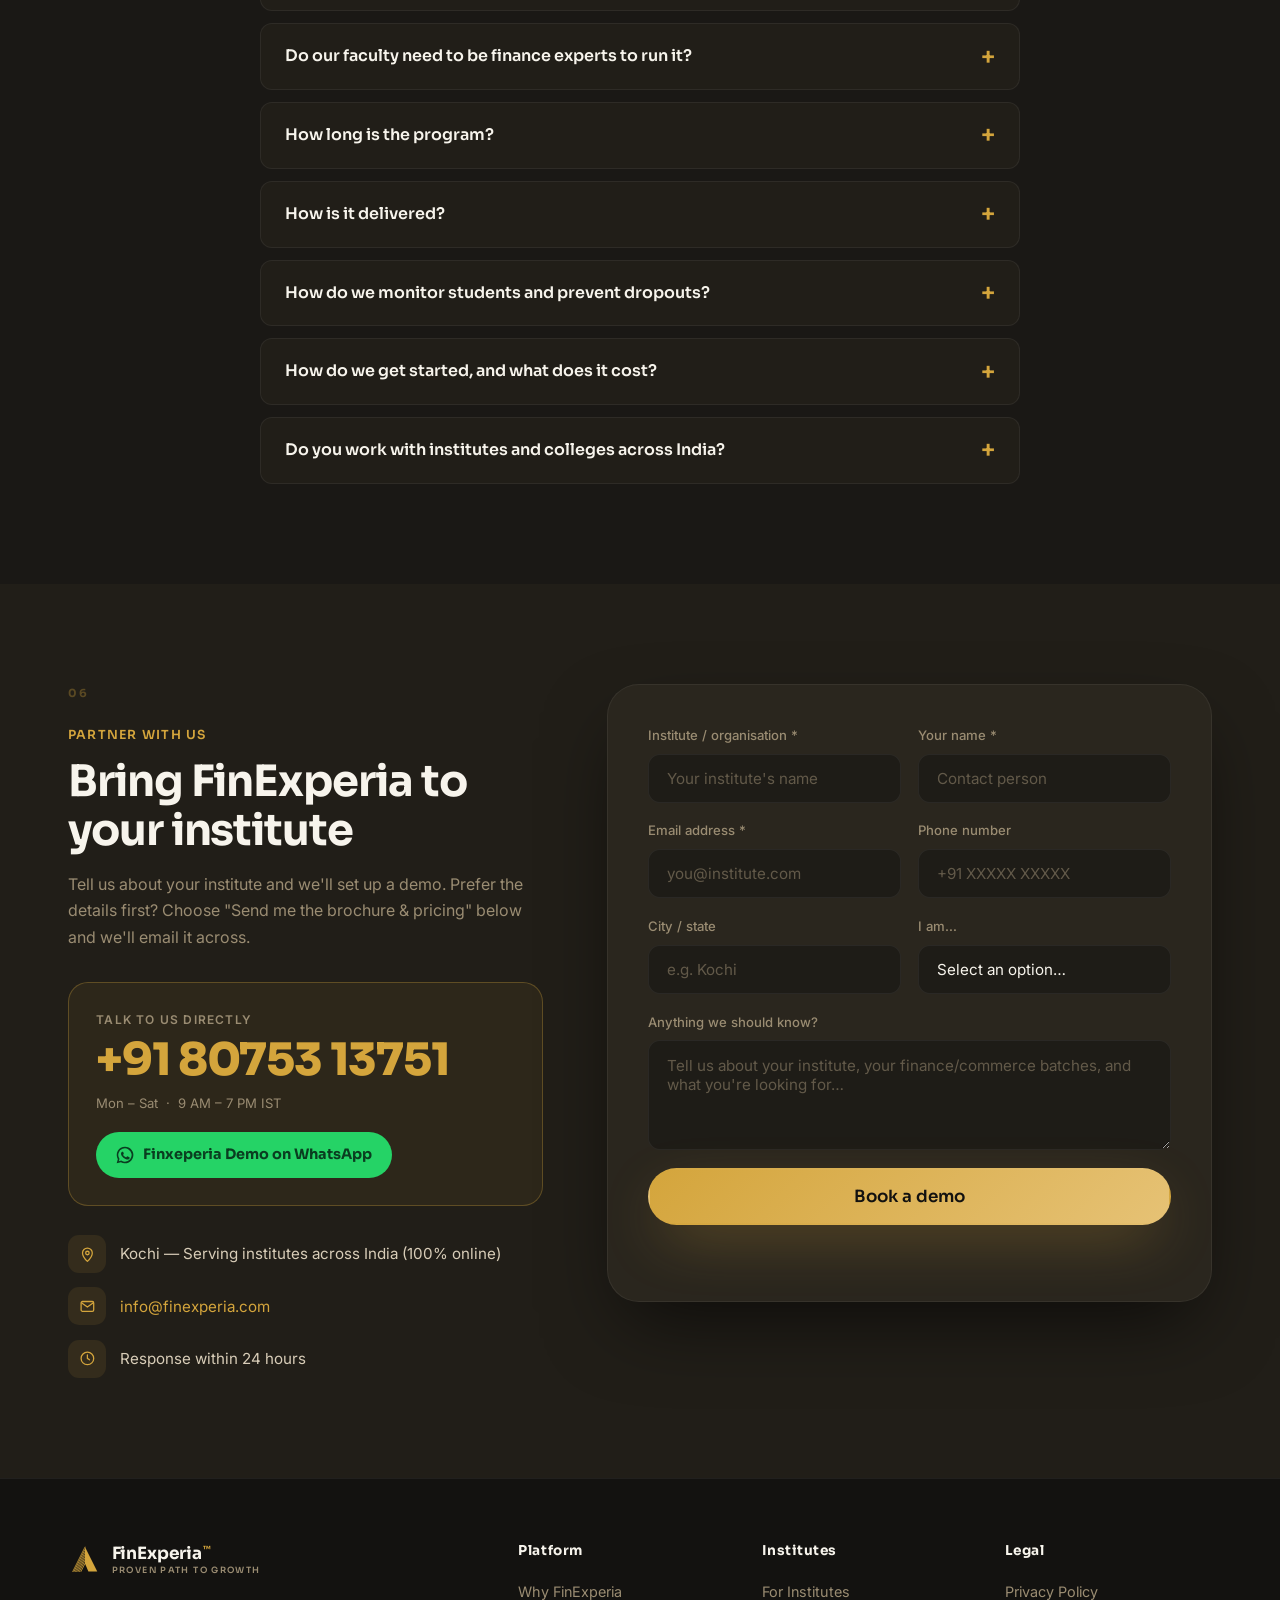
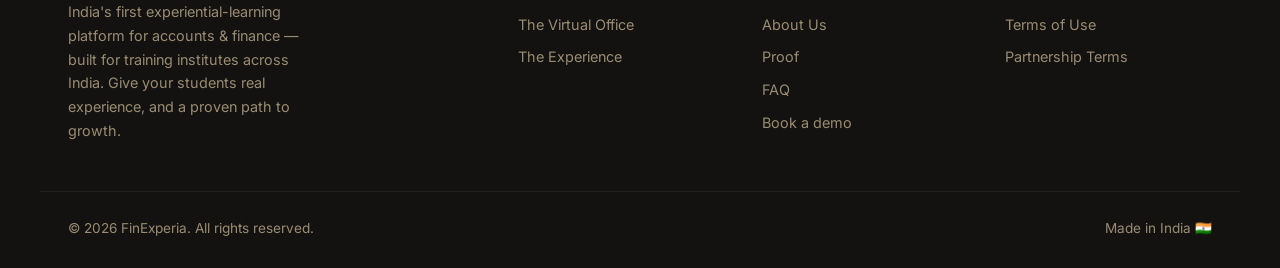
==== commit d54fecab: "Add /about page: CELSE Labs lineage, founder story, credentials Top recommendation from the SEO audi" ====
--- a/index.html
+++ b/index.html
@@ -109,6 +109,7 @@
         <a href="#program">The Experience</a>
         <a href="#institutes">For Institutes</a>
         <a href="#outcomes">Proof</a>
+        <a href="/about">About</a>
       </nav>
       <div class="nav-end">
         <a href="#contact" class="btn btn-coral">Book a demo</a>
@@ -766,6 +767,7 @@
       <nav class="footer-col" aria-label="Institutes">
         <h4>Institutes</h4>
         <a href="#institutes">For Institutes</a>
+        <a href="/about">About Us</a>
         <a href="#outcomes">Proof</a>
         <a href="#faq">FAQ</a>
         <a href="#contact">Book a demo</a>
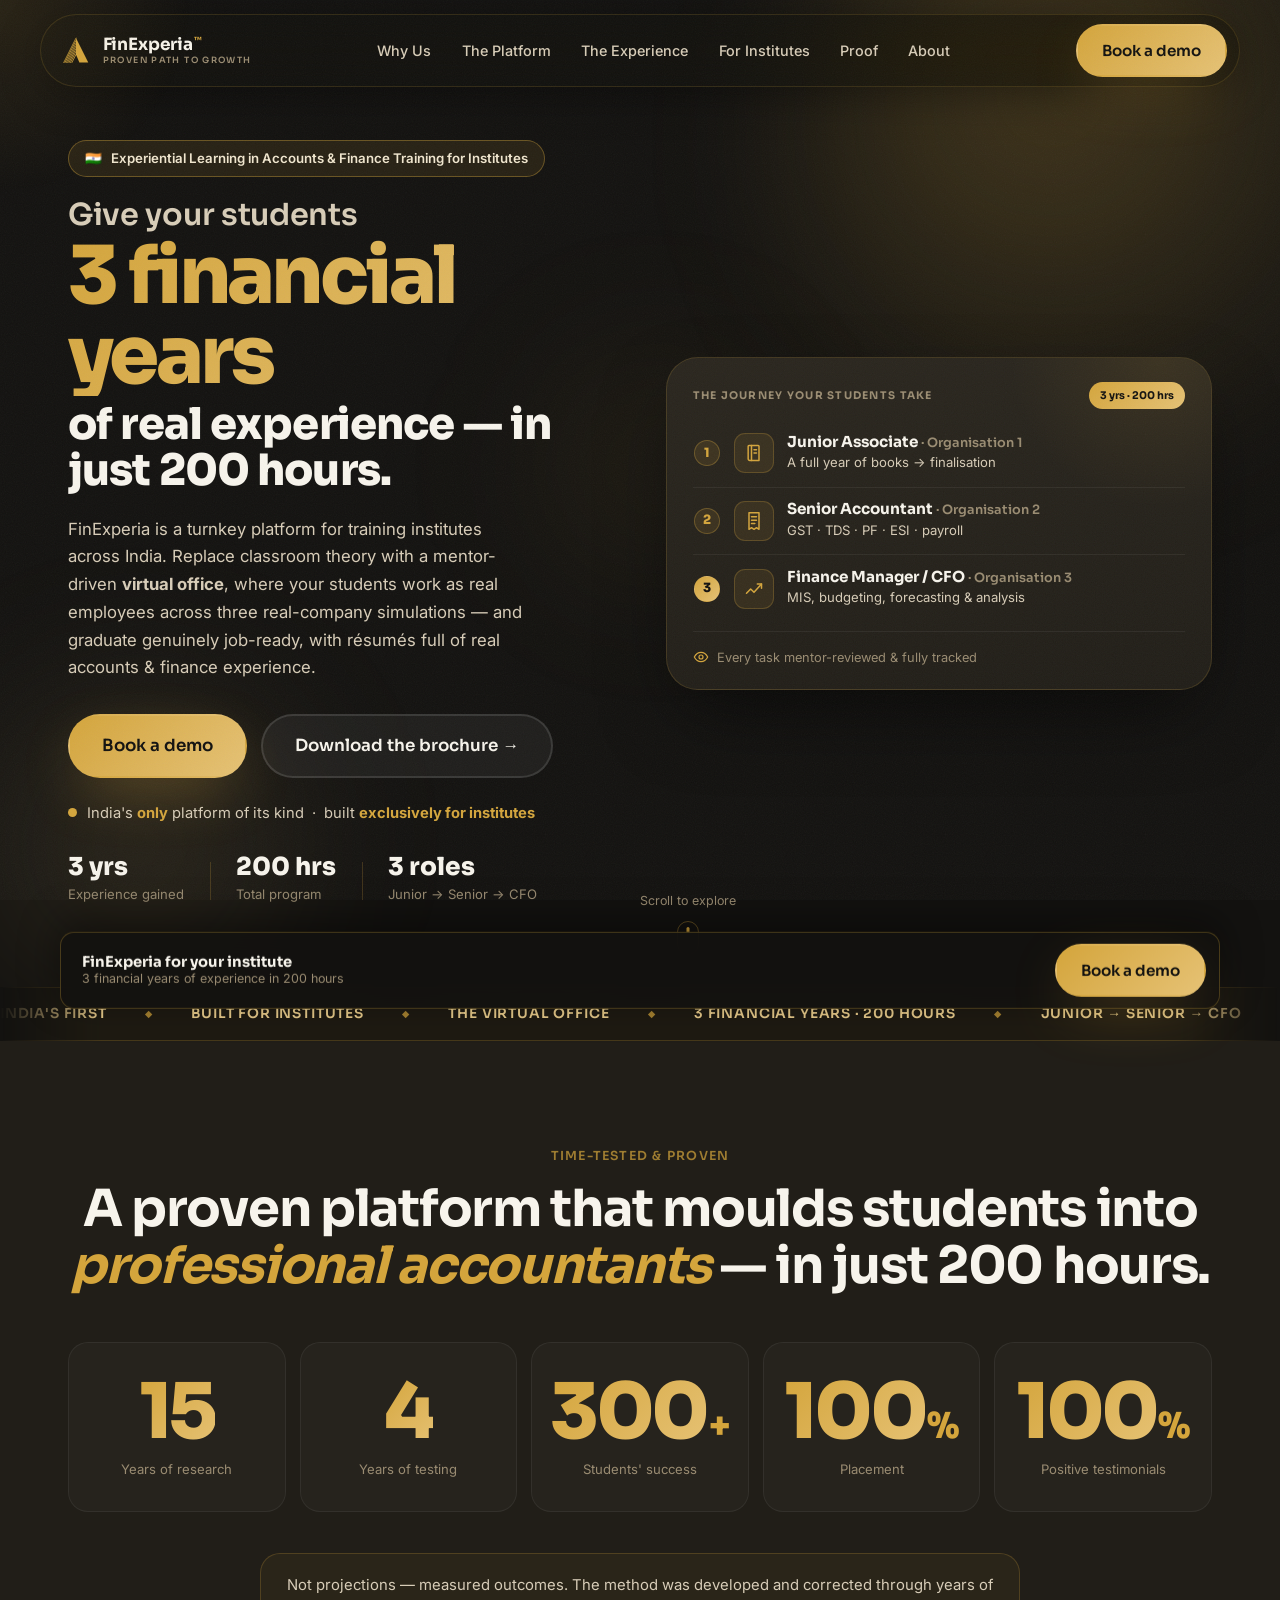
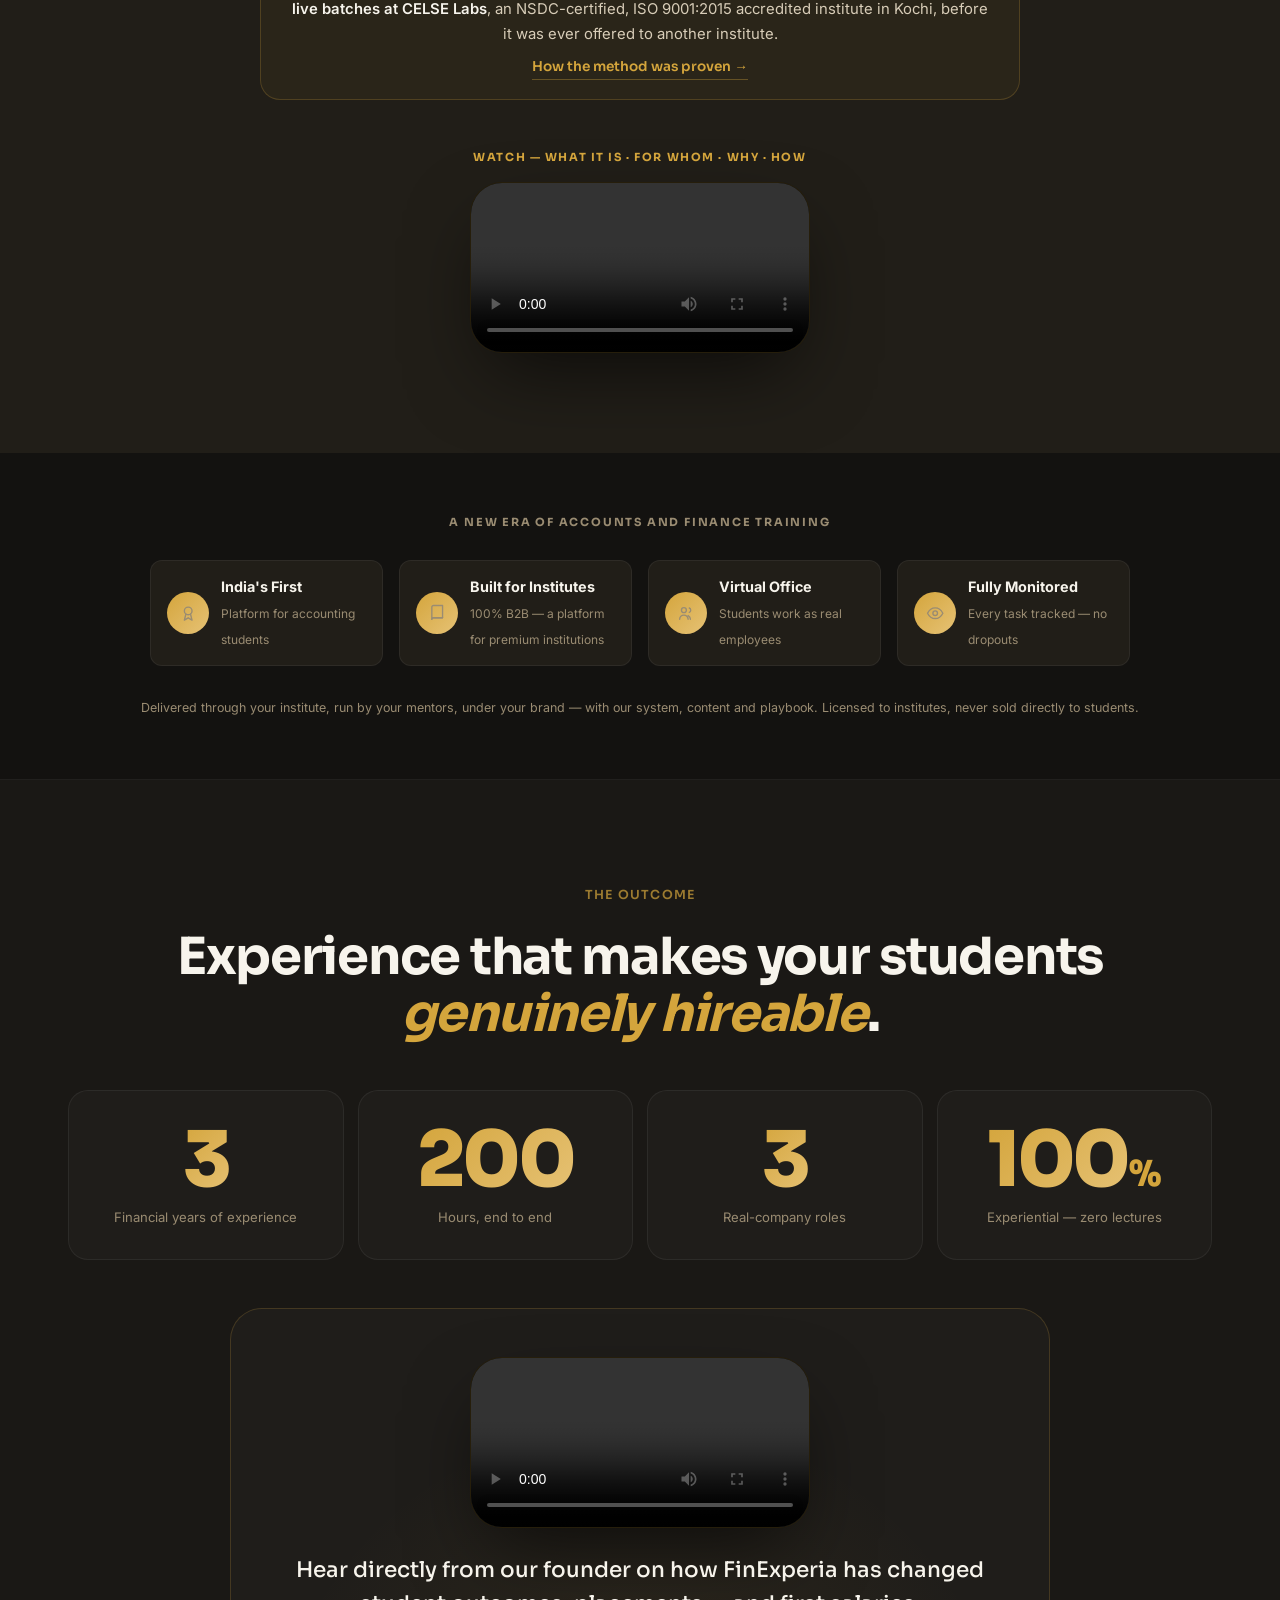
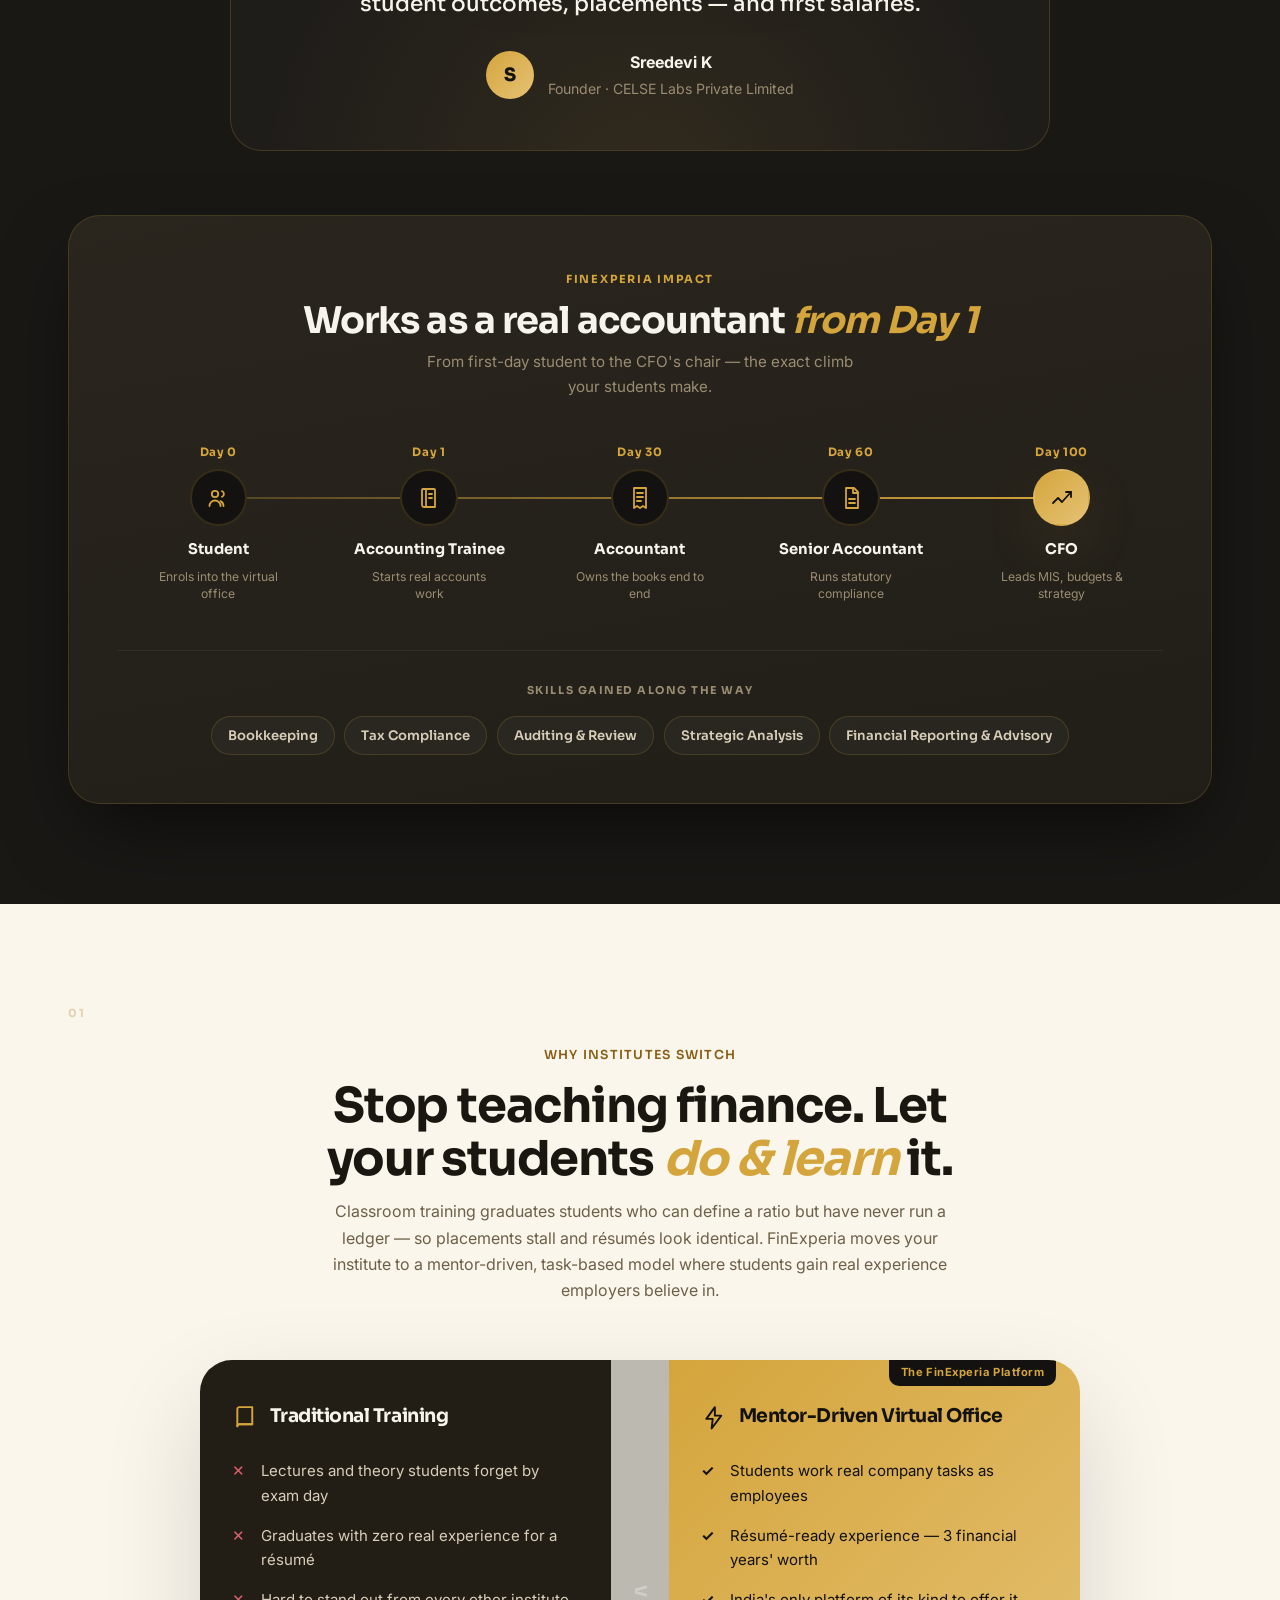
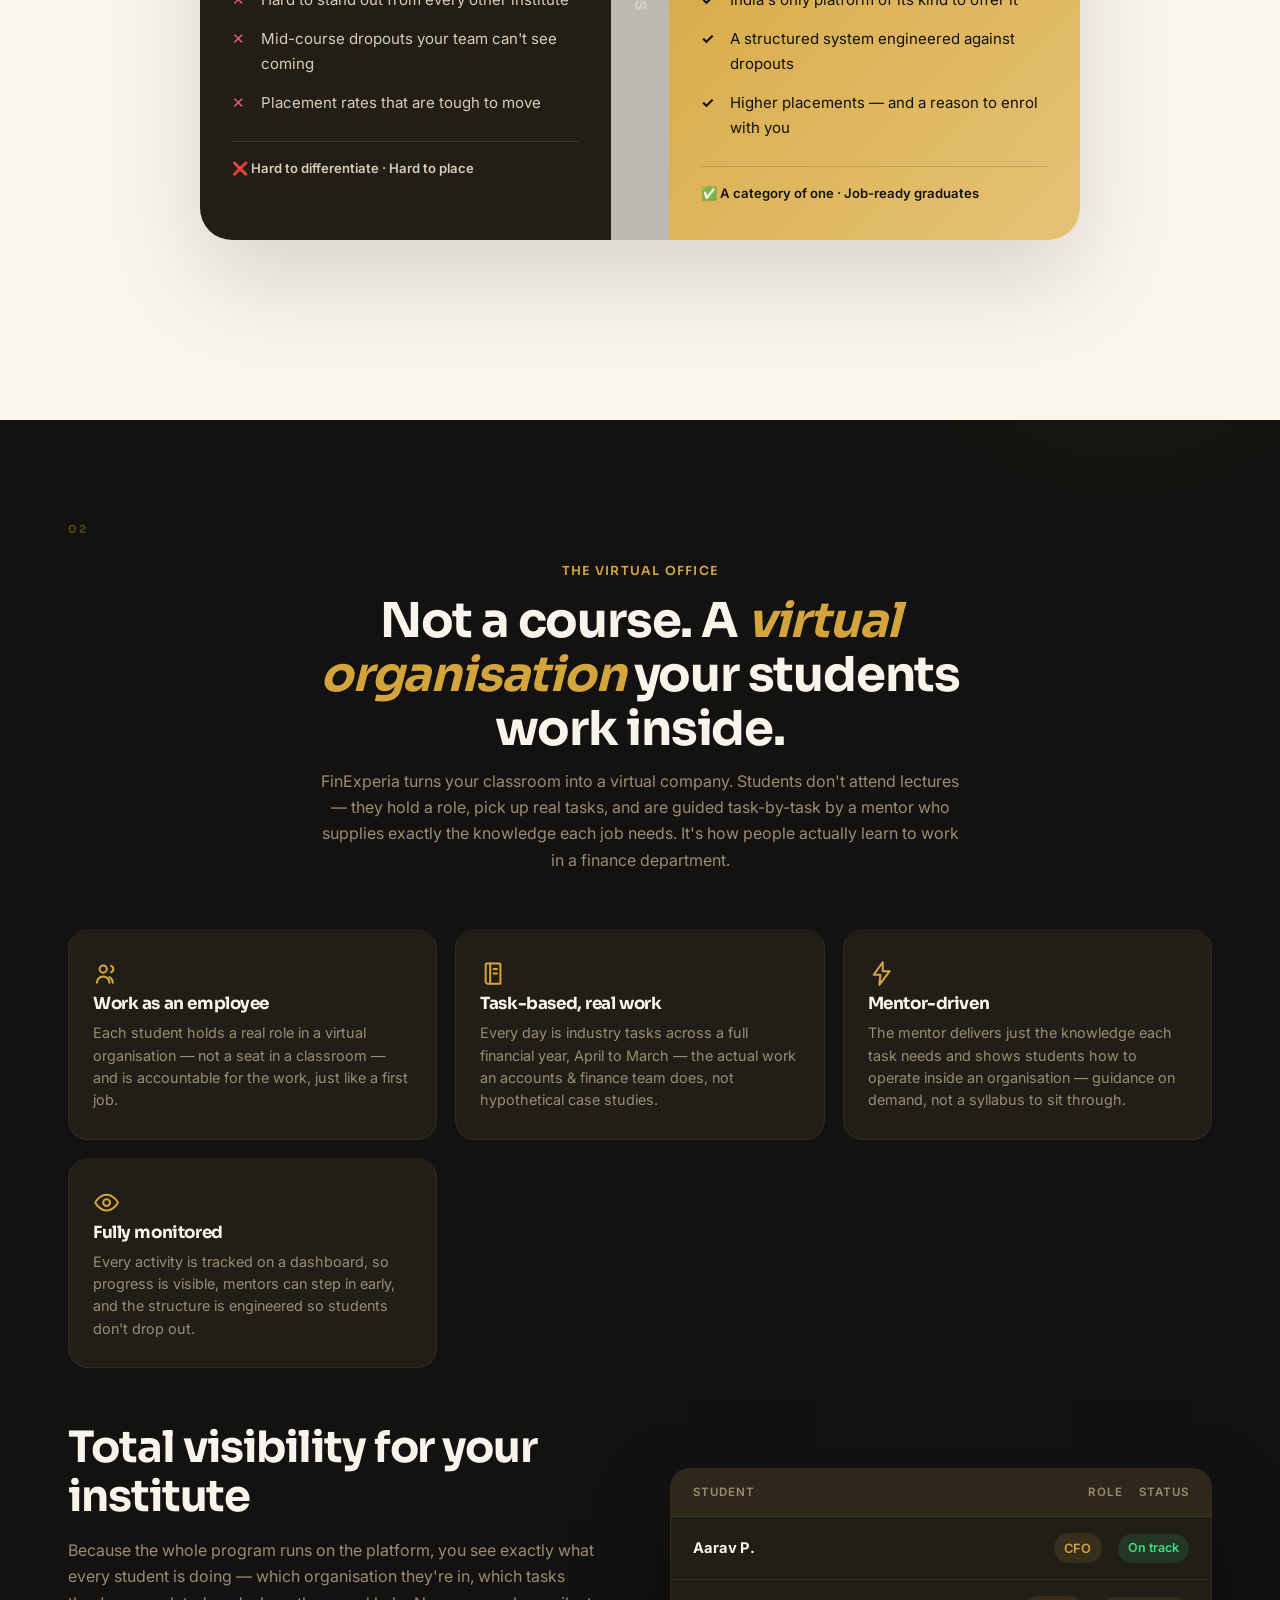
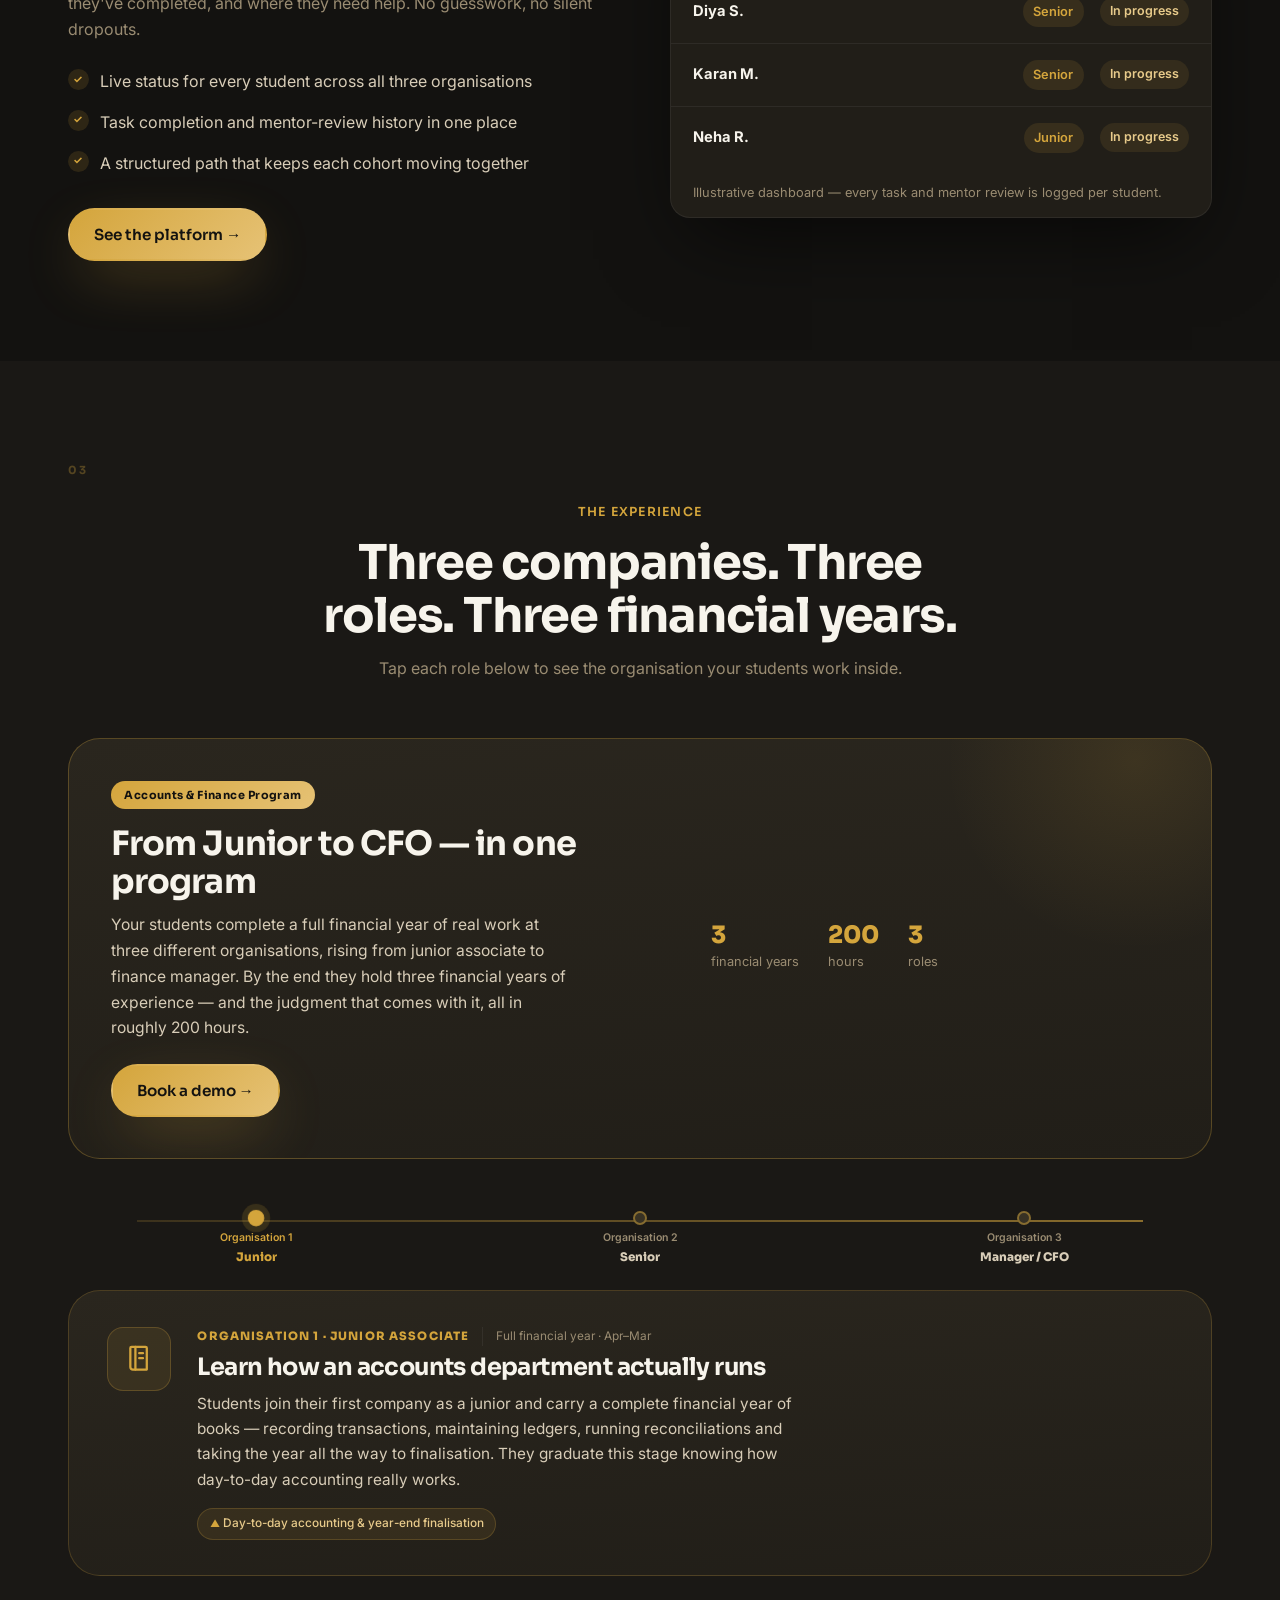
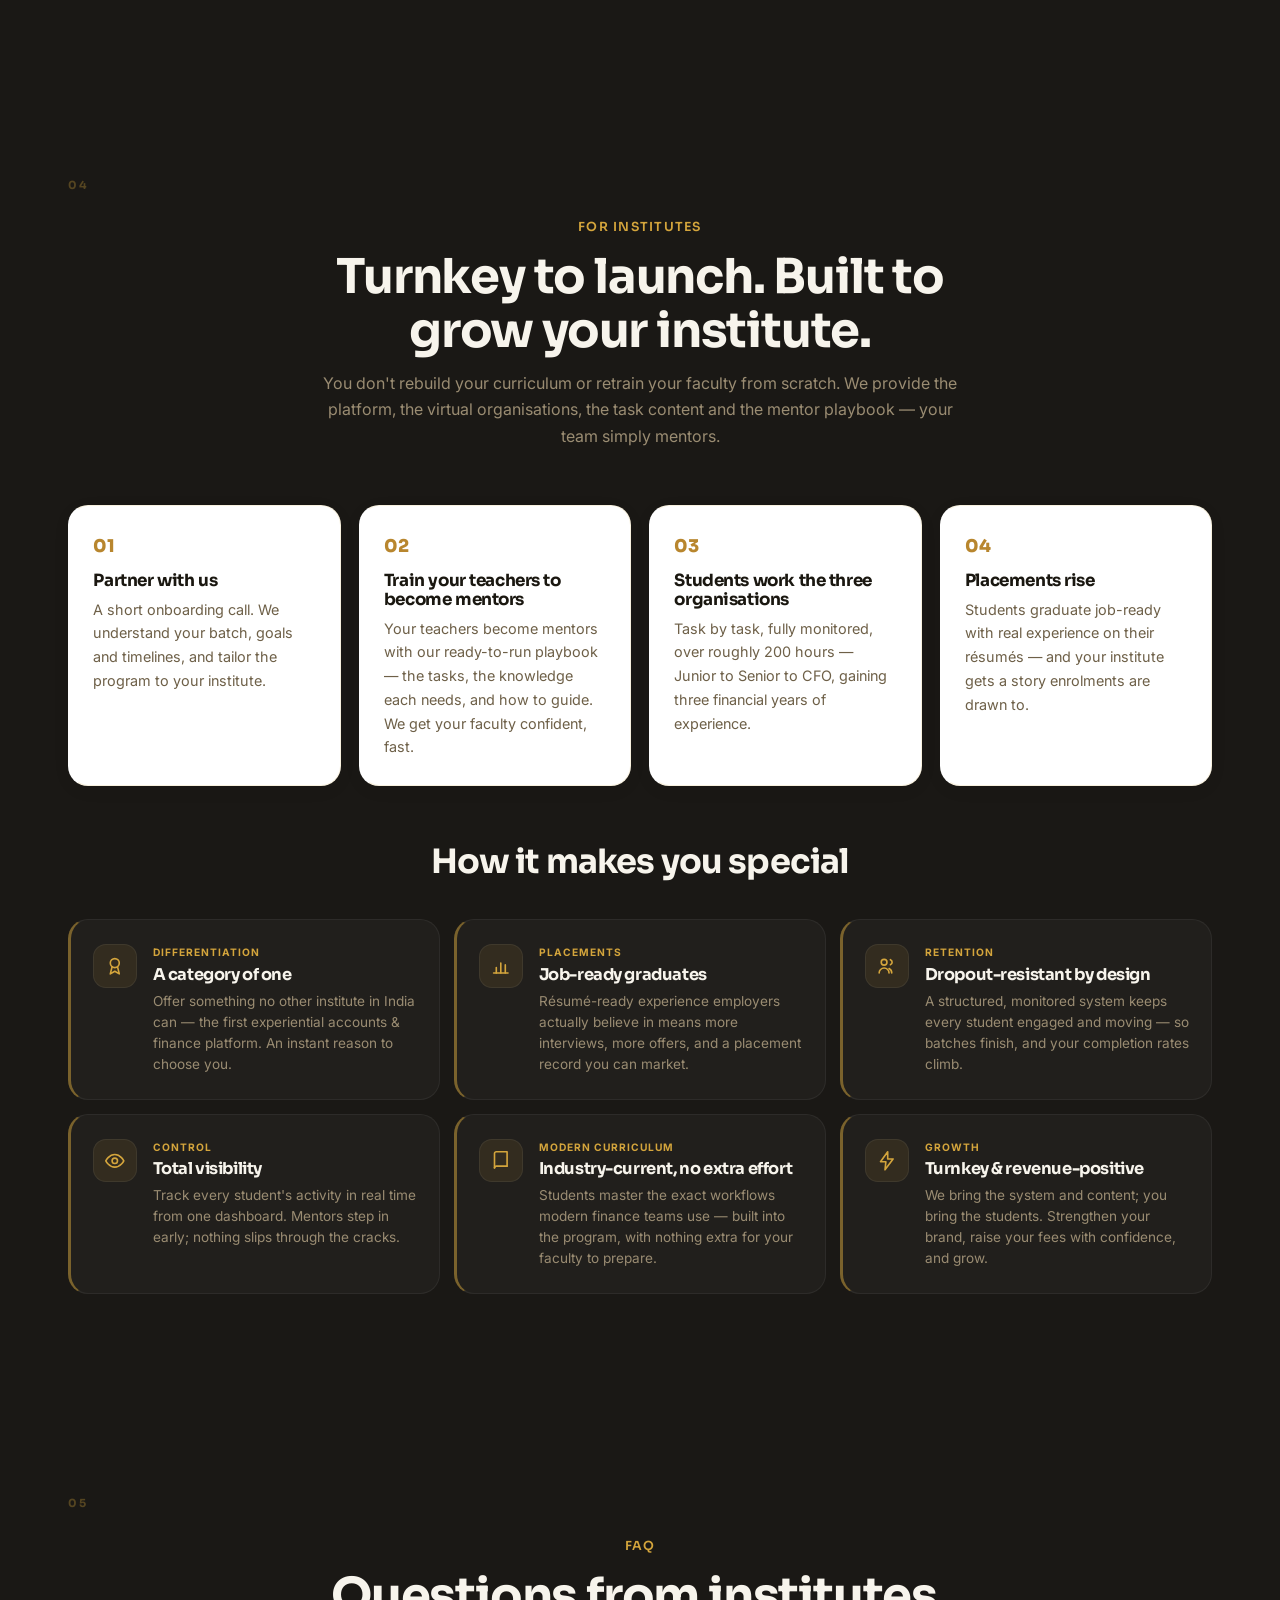
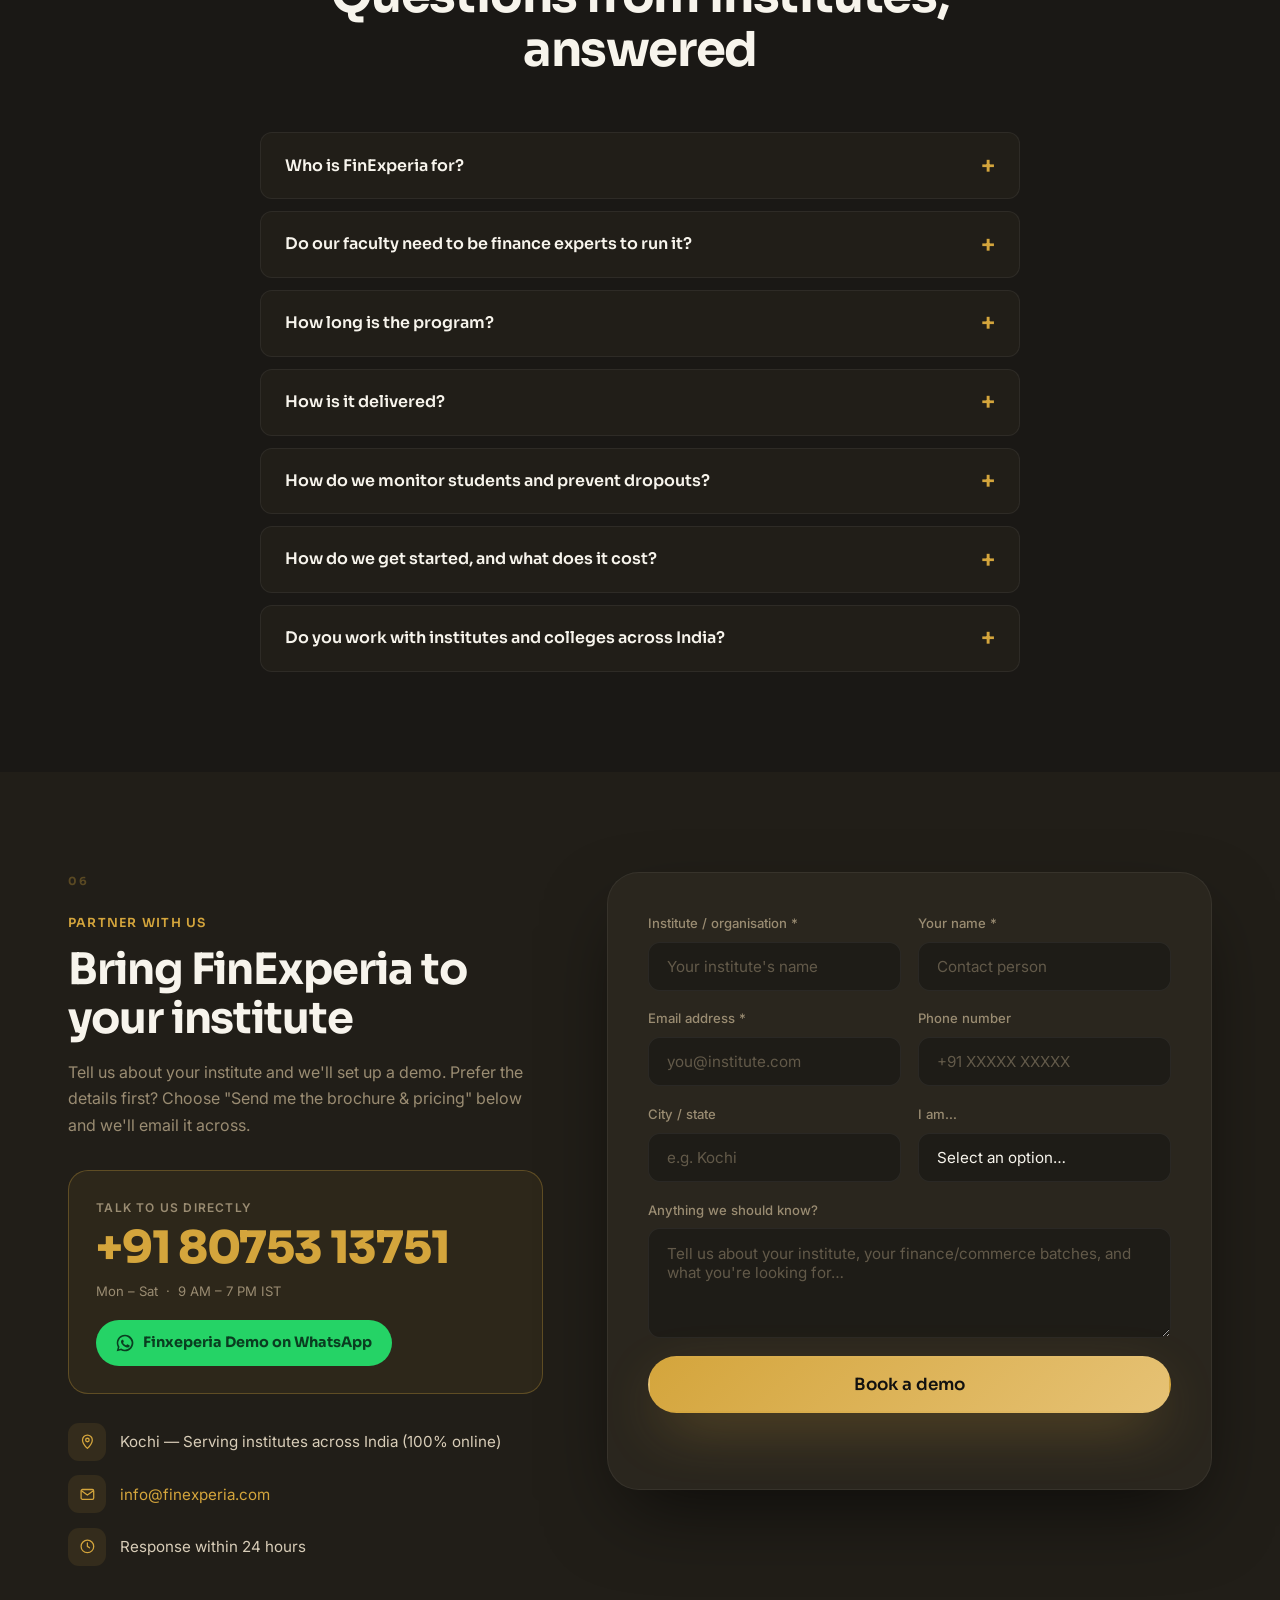
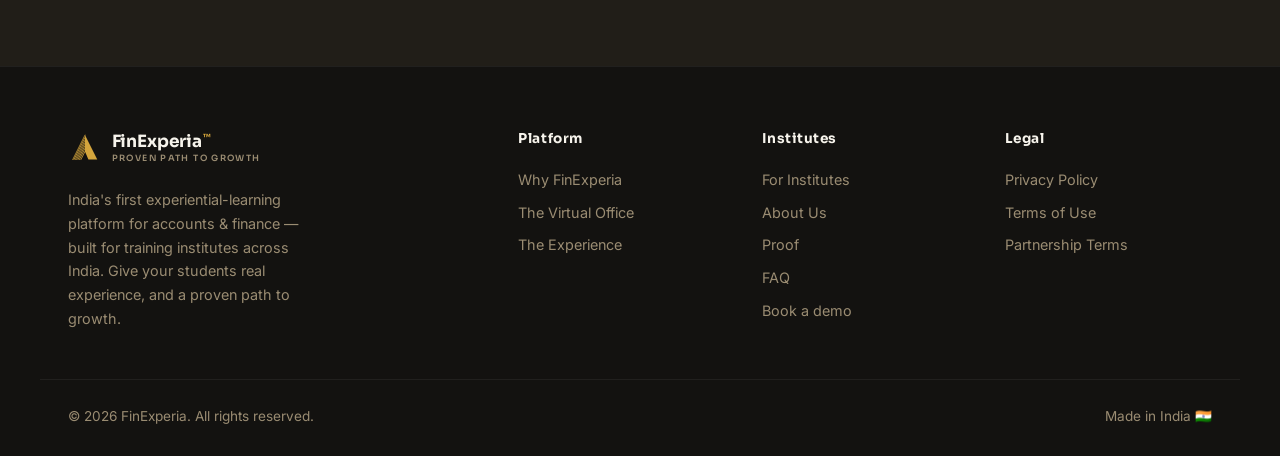
==== commit 5da1981f: "Homepage: source the proof stats to real batches, add non-compete line Carries the /about reposition" ====
--- a/index.html
+++ b/index.html
@@ -250,6 +250,16 @@
           </div>
         </div>
 
+        <!-- Provenance: sources the stats above to real live batches (see /about) -->
+        <div class="provenance reveal">
+          <p>
+            Not projections — measured outcomes. The method was developed and corrected through years of
+            <strong>live batches at CELSE Labs</strong>, an NSDC-certified, ISO 9001:2015 accredited
+            institute in Kochi, before it was ever offered to another institute.
+          </p>
+          <a href="/about">How the method was proven →</a>
+        </div>
+
         <!-- Explainer video 1: what / for whom / why / how -->
         <div class="video-block reveal">
           <span class="video-eyebrow">Watch — what it is · for whom · why · how</span>
@@ -284,7 +294,7 @@
             <div><strong>Fully Monitored</strong><span>Every task tracked — no dropouts</span></div>
           </div>
         </div>
-        <p class="proof-note">Delivered through your institute, run by your mentors — with our system, content and playbook.</p>
+        <p class="proof-note">Delivered through your institute, run by your mentors, under your brand — with our system, content and playbook. Licensed to institutes, never sold directly to students.</p>
       </div>
     </section>
 
--- a/styles.css
+++ b/styles.css
@@ -643,6 +643,14 @@
 /* Explainer clip is portrait (9:16) — present it as a centred phone-reel, not full width */
 .video-el { display: block; width: 100%; max-width: 340px; height: auto; margin: 0 auto; border-radius: var(--r-lg); border: 1px solid var(--line); background: #000; box-shadow: var(--shadow); }
 
+/* Provenance band — sources the proof stats to real live batches, so the numbers
+   read as measured outcomes rather than marketing claims. Links through to /about. */
+.provenance { max-width: 760px; margin: 2.6rem auto 0; padding: 1.15rem 1.6rem; background: rgba(212,165,60,0.05); border: 1px solid rgba(212,165,60,0.22); border-radius: var(--r); text-align: center; position: relative; z-index: 1; }
+.provenance p { color: var(--text-soft); font-size: 0.93rem; margin: 0; line-height: 1.65; }
+.provenance strong { color: var(--text); font-weight: 600; }
+.provenance a { display: inline-block; margin-top: 0.6rem; font-family: "Sora", sans-serif; font-weight: 600; font-size: 0.85rem; color: var(--coral); border-bottom: 1px solid rgba(212,165,60,0.35); padding-bottom: 1px; transition: color 0.2s, border-color 0.2s; }
+.provenance a:hover { color: var(--coral-light); border-bottom-color: var(--coral-light); }
+
 /* WhatsApp CTA */
 .wa-btn { display: inline-flex; align-items: center; gap: 0.5rem; margin-top: 1rem; background: #25D366; color: #0a3d20; font-family: "Sora",sans-serif; font-weight: 700; font-size: 0.9rem; padding: 0.7rem 1.2rem; border-radius: 999px; text-decoration: none; transition: transform 0.2s var(--ease), box-shadow 0.2s; }
 .wa-btn:hover { transform: translateY(-2px); box-shadow: 0 14px 34px -12px rgba(37,211,102,0.6); }
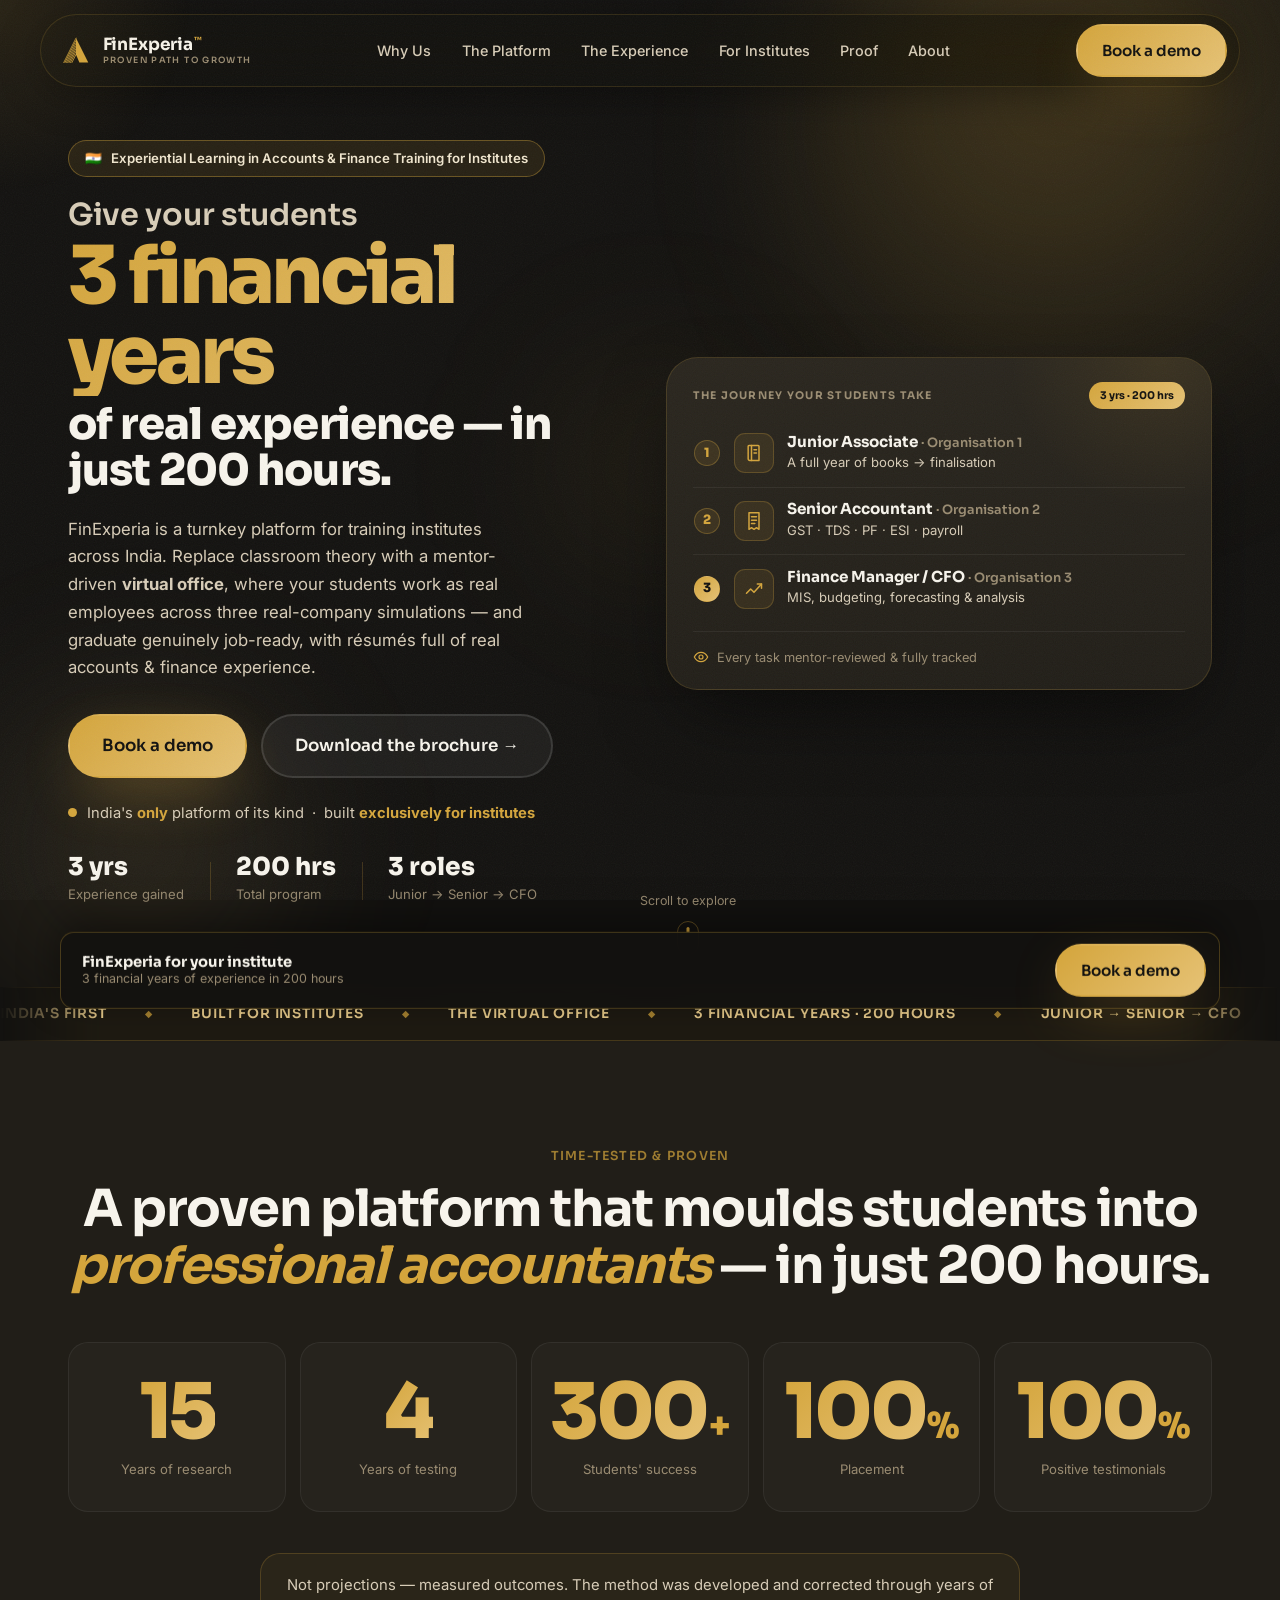
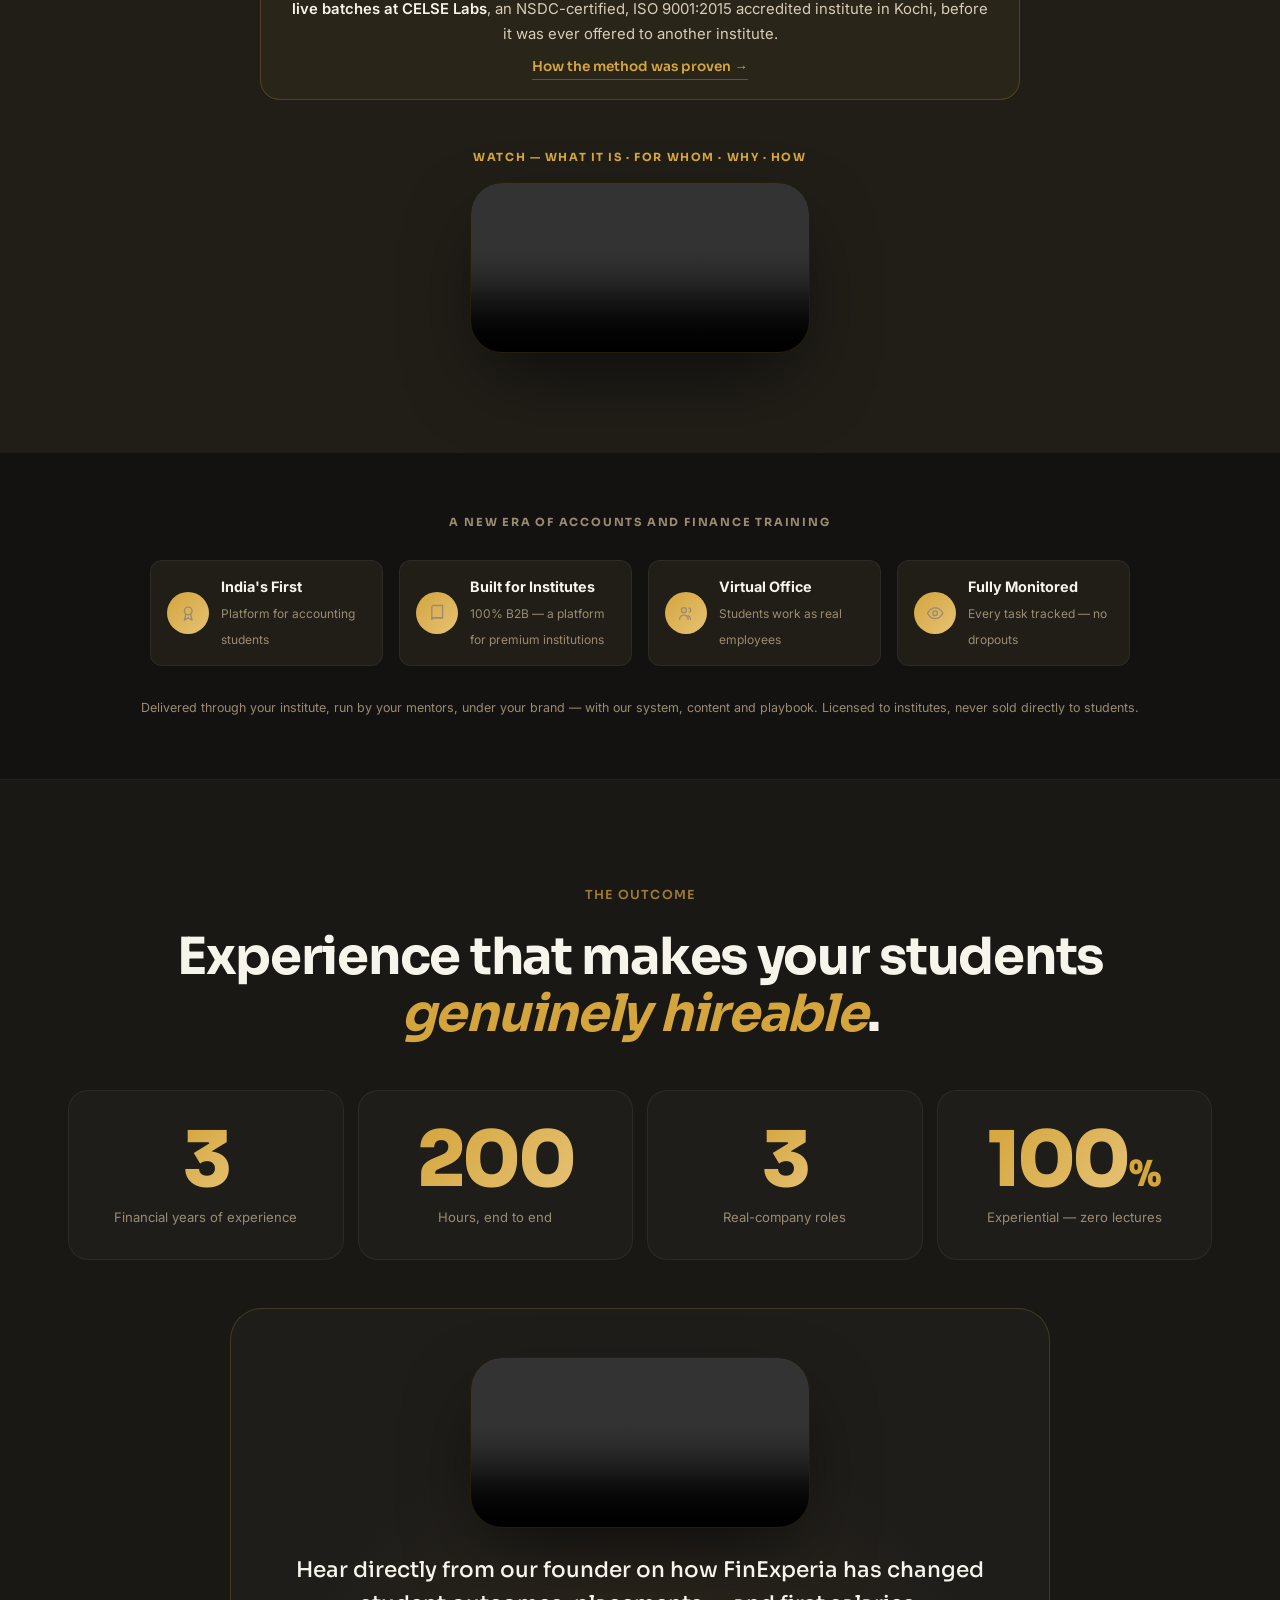
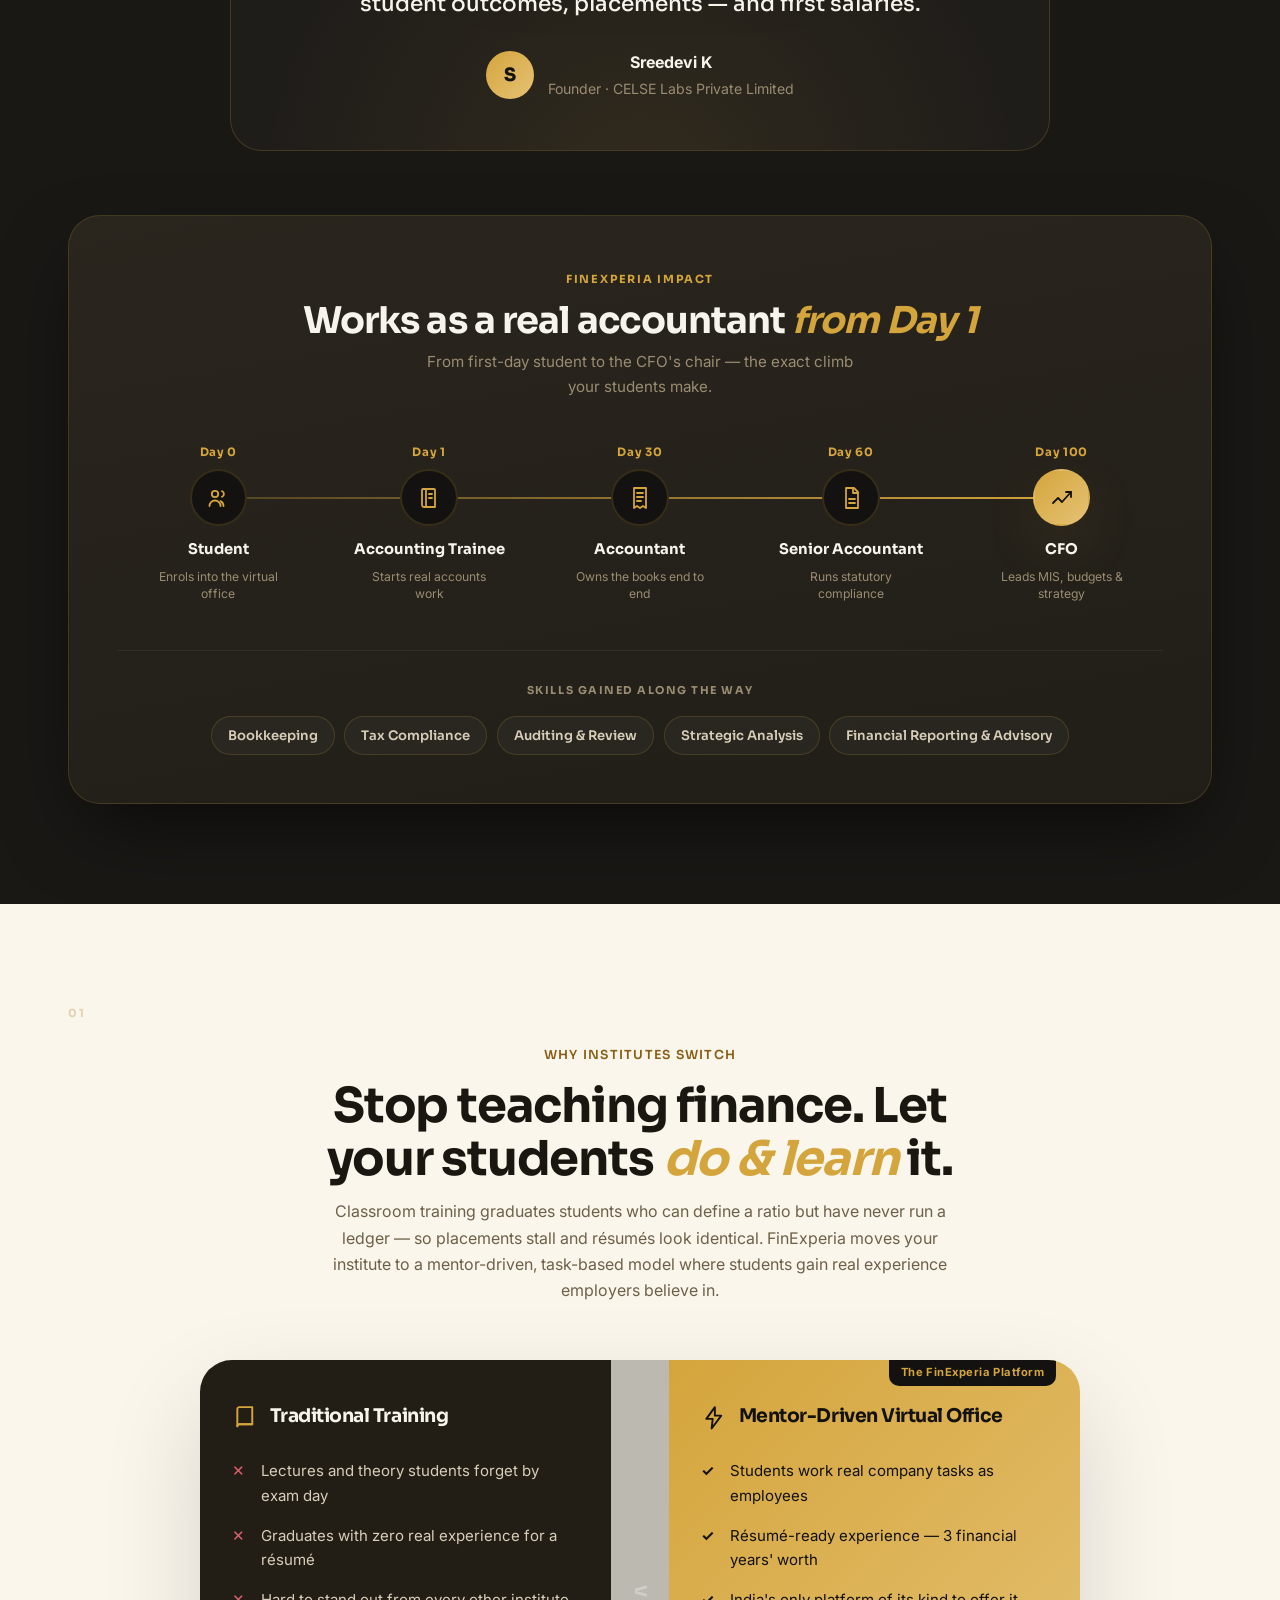
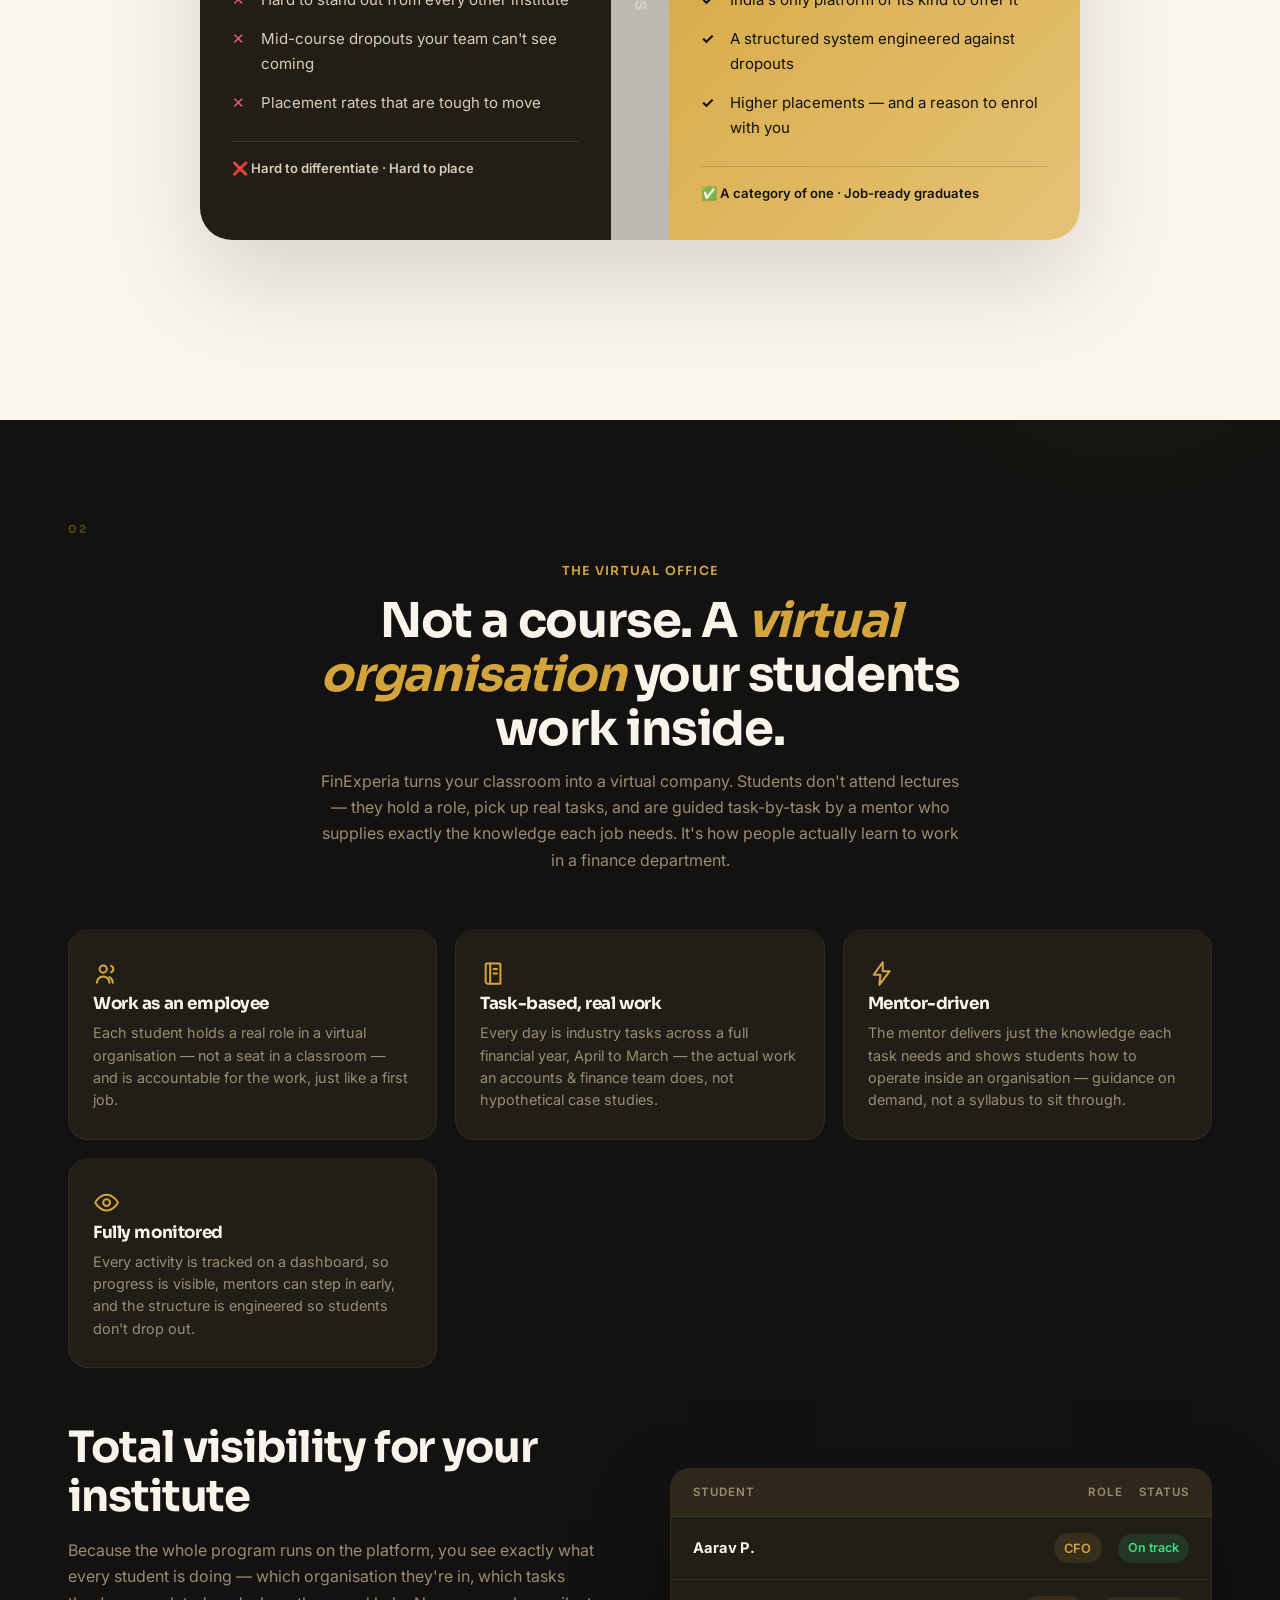
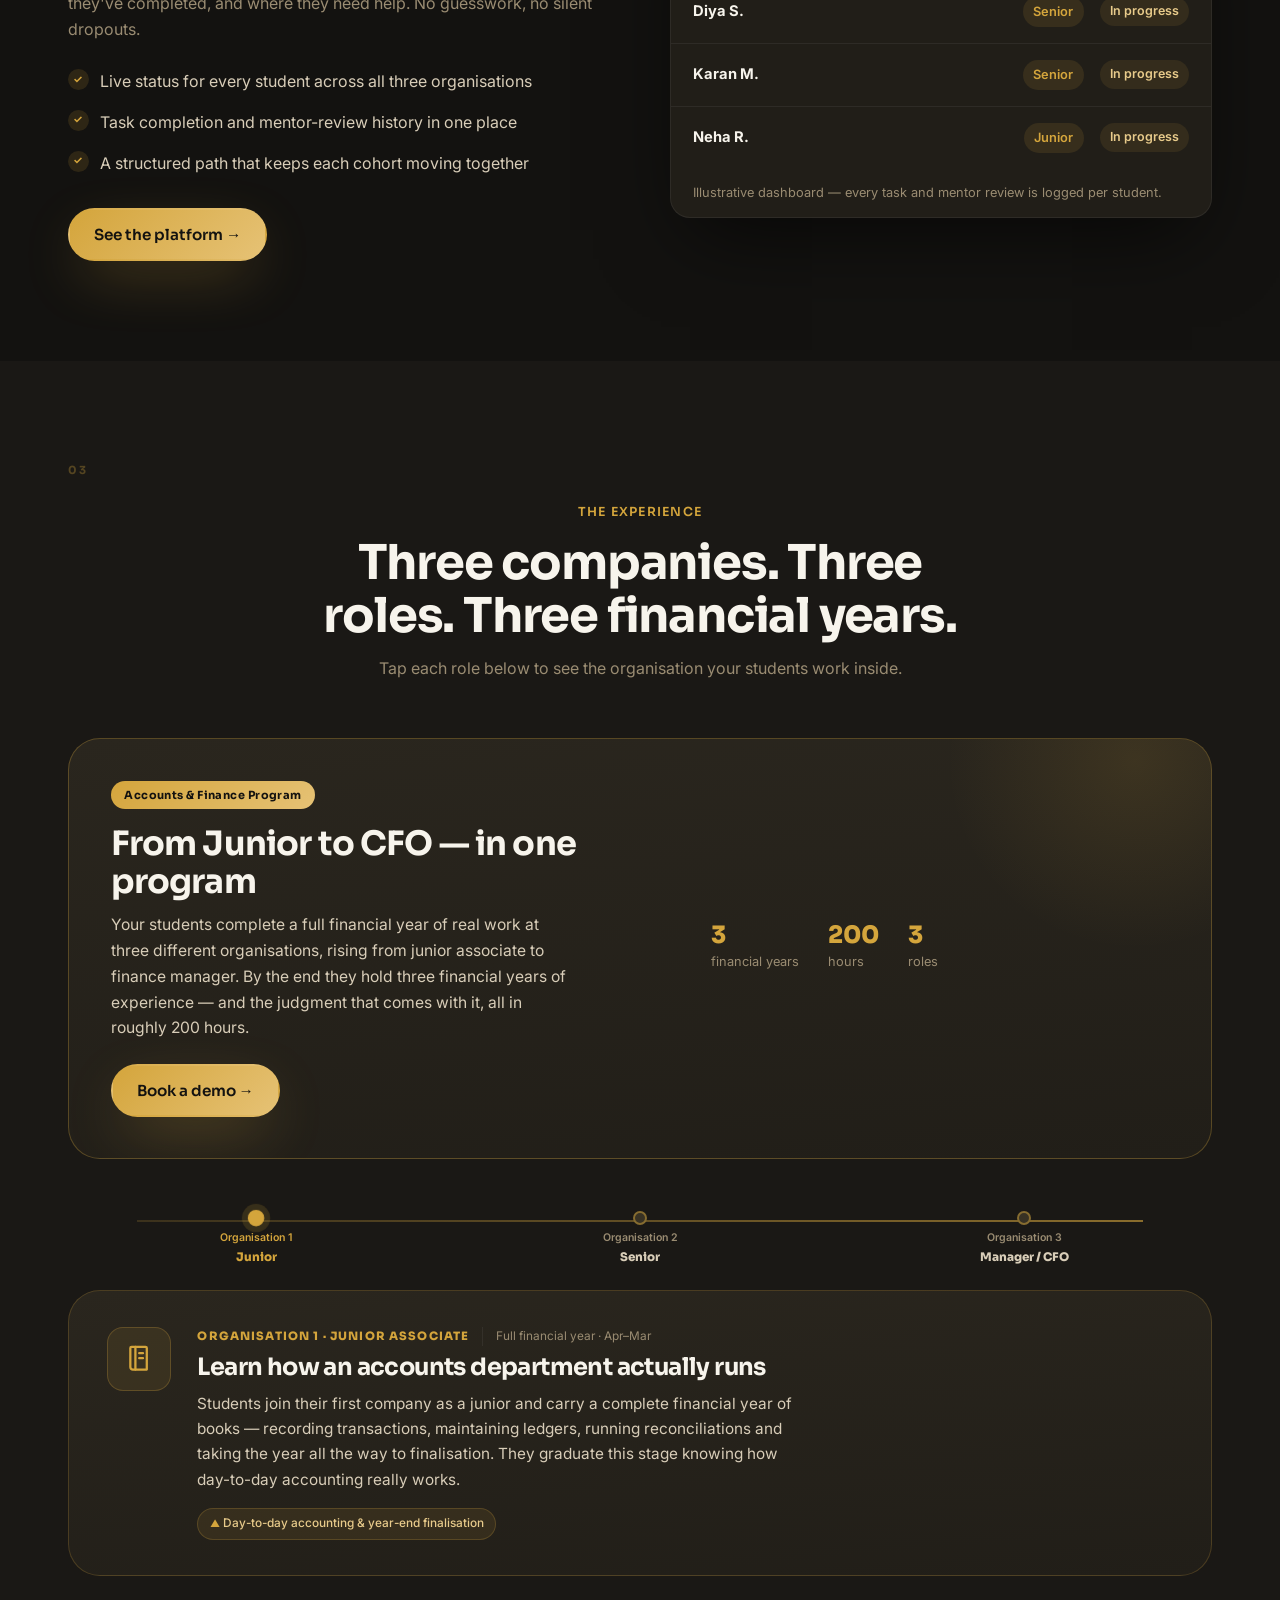
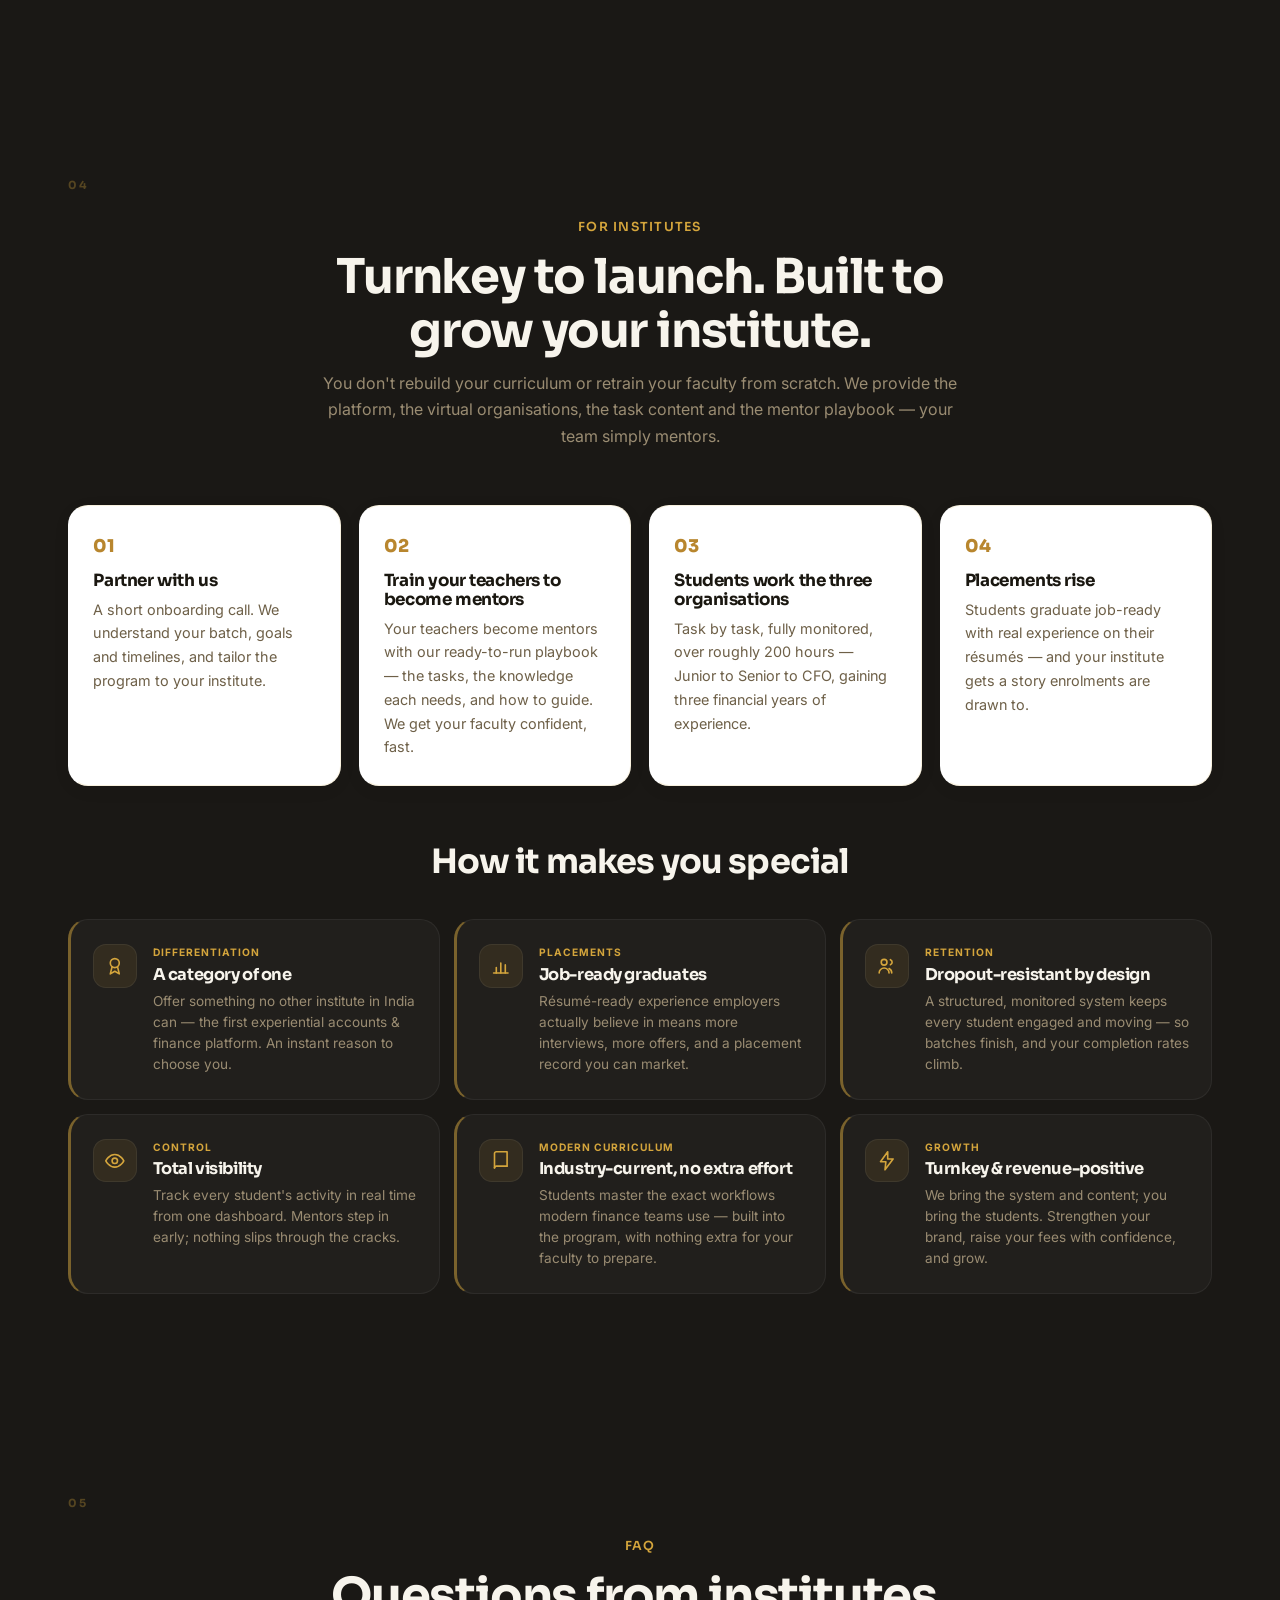
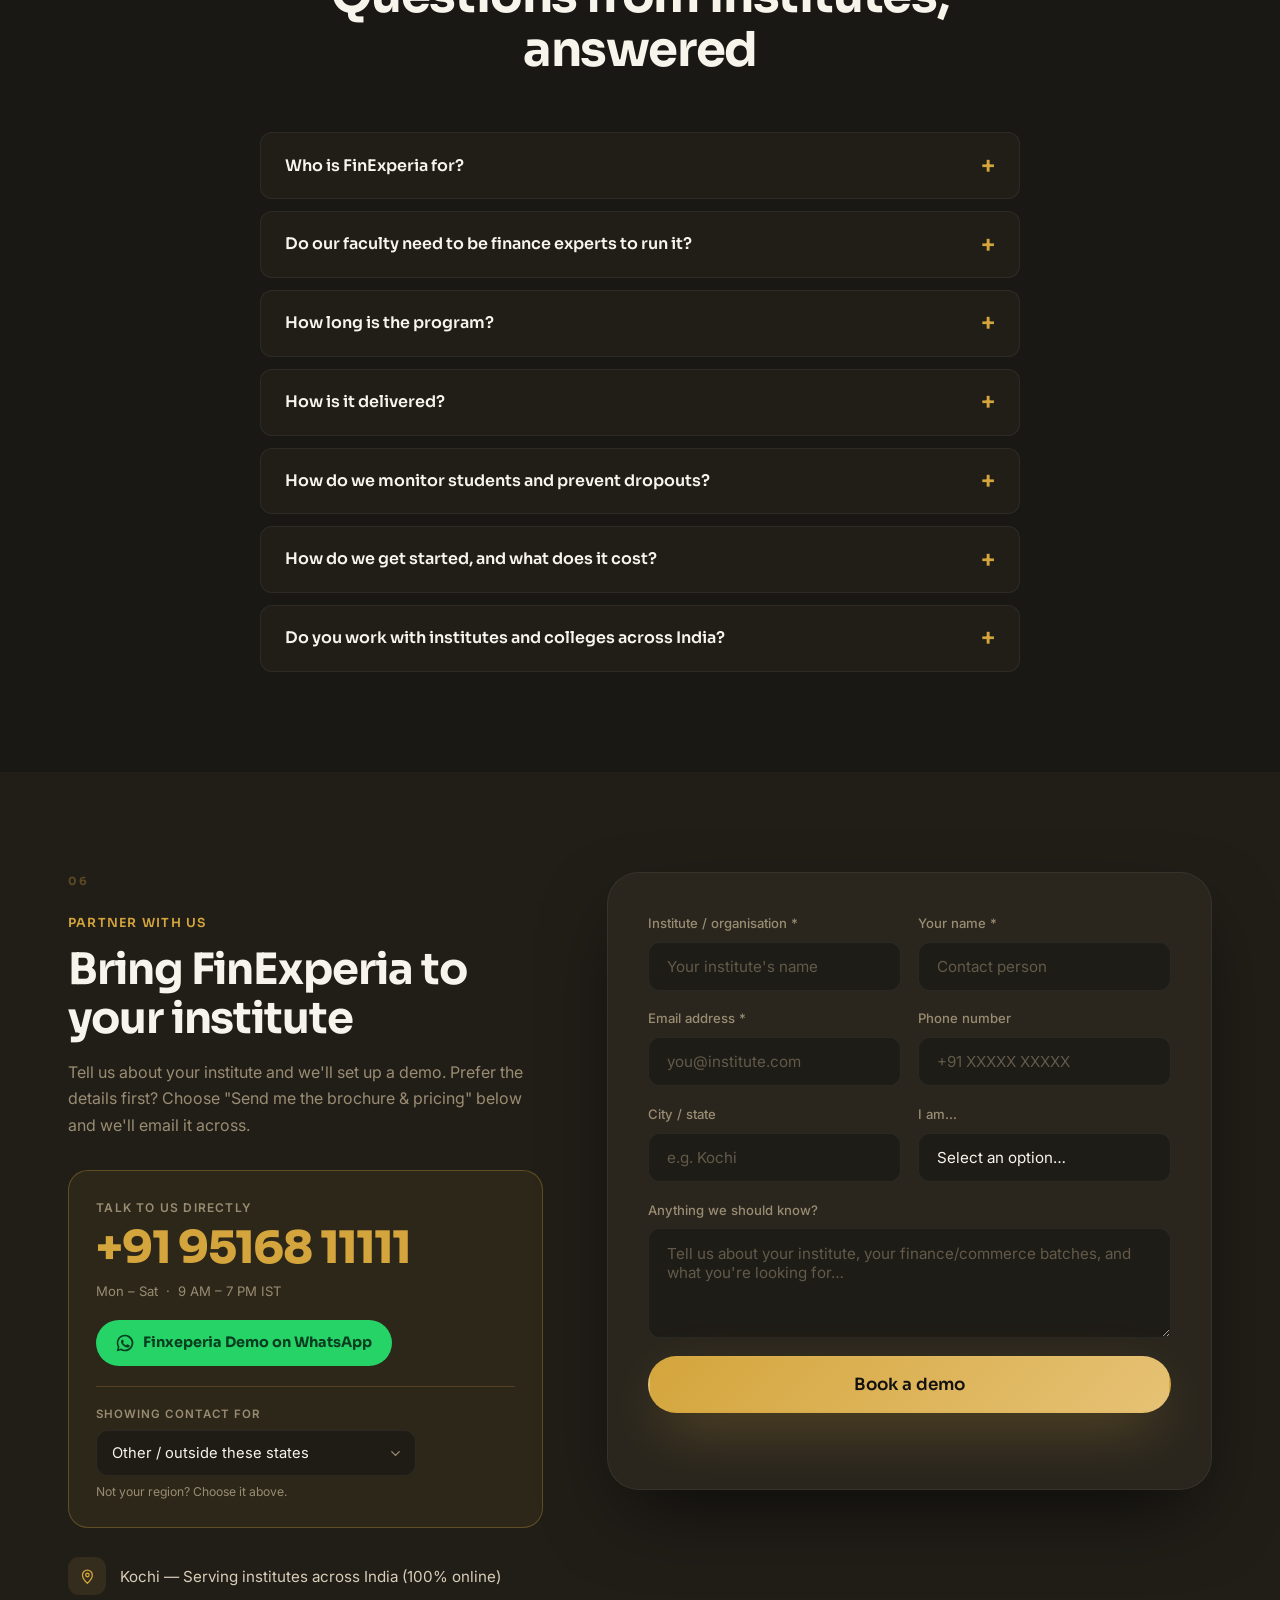
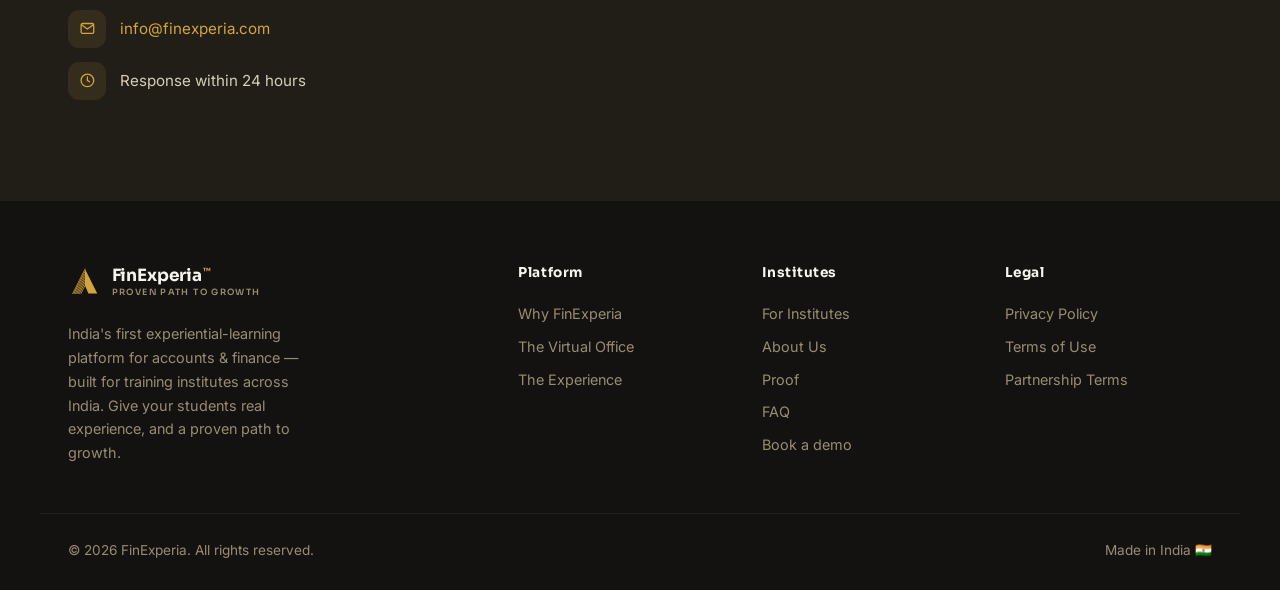
==== commit 8d340379: "Region-based contact number (design doc v1, all 4 build steps) Shows the right phone/WhatsApp for Ke" ====
--- a/index.html
+++ b/index.html
@@ -3,6 +3,15 @@
 <head>
   <meta charset="UTF-8" />
   <meta name="viewport" content="width=device-width, initial-scale=1.0" />
+
+  <!-- Google tag (gtag.js) — GA4 property G-P3H50L5ZFJ -->
+  <script async src="https://www.googletagmanager.com/gtag/js?id=G-P3H50L5ZFJ"></script>
+  <script>
+    window.dataLayer = window.dataLayer || [];
+    function gtag(){dataLayer.push(arguments);}
+    gtag('js', new Date());
+    gtag('config', 'G-P3H50L5ZFJ');
+  </script>
   <title>FinExperia — Experiential Accounts &amp; Finance Training for Institutes</title>
   <meta name="description" content="Experiential virtual-office platform for finance & commerce institutes across India. Students gain 3 financial years of real accounting experience in ~200 hours." />
   <meta name="robots" content="index, follow, max-image-preview:large, max-snippet:-1, max-video-preview:-1" />
@@ -661,13 +670,31 @@
           <h2>Bring FinExperia to your institute</h2>
           <p>Tell us about your institute and we'll set up a demo. Prefer the details first? Choose "Send me the brochure &amp; pricing" below and we'll email it across.</p>
 
-          <div class="contact-phone-block">
+          <!--
+            Region-based contact. Defaults to "Other" (see design doc §7.3), then
+            script.js may auto-detect the visitor's state and switch. The picker is
+            always visible so a visitor can correct a wrong guess (design doc §4.2).
+            Numbers live in ONE place: the REGION_CONTACTS block at the top of script.js.
+          -->
+          <div class="contact-phone-block" id="regionContact">
             <span class="ph-label">Talk to us directly</span>
-            <a href="tel:+918075313751" class="ph-num">+91 80753 13751</a>
+            <a href="tel:+919516811111" class="ph-num" id="regionPhone">+91 95168 11111</a>
             <span class="ph-hours">Mon – Sat &nbsp;·&nbsp; 9 AM – 7 PM IST</span>
-            <a href="https://wa.me/918075313751?text=Finxeperia%20Demo" class="wa-btn" target="_blank" rel="noopener">
+            <a href="https://wa.me/919516811111?text=Finxeperia%20Demo" class="wa-btn" id="regionWhatsapp" target="_blank" rel="noopener">
               <svg class="ico"><use href="#i-whatsapp"/></svg> Finxeperia Demo on WhatsApp
             </a>
+
+            <div class="region-picker">
+              <label class="region-picker-label" for="regionSelect">Showing contact for</label>
+              <select id="regionSelect" class="region-select" aria-describedby="regionHint">
+                <option value="kerala">Kerala</option>
+                <option value="tamil_nadu">Tamil Nadu</option>
+                <option value="karnataka">Karnataka</option>
+                <option value="andhra_pradesh">Andhra Pradesh</option>
+                <option value="other" selected>Other / outside these states</option>
+              </select>
+              <span class="region-hint" id="regionHint" role="status" aria-live="polite">Not your region? Choose it above.</span>
+            </div>
           </div>
 
           <div class="contact-details">
--- a/styles.css
+++ b/styles.css
@@ -643,6 +643,16 @@
 /* Explainer clip is portrait (9:16) — present it as a centred phone-reel, not full width */
 .video-el { display: block; width: 100%; max-width: 340px; height: auto; margin: 0 auto; border-radius: var(--r-lg); border: 1px solid var(--line); background: #000; box-shadow: var(--shadow); }
 
+/* Region contact picker — always visible so a visitor can correct a wrong
+   IP guess (design doc §4.2). Sits inside .contact-phone-block. */
+.region-picker { display: grid; gap: 0.4rem; margin-top: 1.25rem; padding-top: 1.1rem; border-top: 1px solid rgba(212,165,60,0.22); }
+.region-picker-label { font-size: 0.72rem; text-transform: uppercase; letter-spacing: 0.09em; color: var(--muted); font-weight: 600; }
+.region-select { width: 100%; max-width: 320px; padding: 0.82rem 2.2rem 0.82rem 0.9rem; background-color: rgba(19,18,16,0.5); border: 1px solid var(--line-soft); border-radius: var(--r-sm); color: var(--text); font-family: inherit; font-size: 0.92rem; cursor: pointer; appearance: none; -webkit-appearance: none; transition: border-color 0.2s, box-shadow 0.2s, background-color 0.2s; background-image: url("data:image/svg+xml,%3Csvg xmlns='http://www.w3.org/2000/svg' viewBox='0 0 24 24' fill='none' stroke='%239A8C72' stroke-width='2.2' stroke-linecap='round'%3E%3Cpath d='M6 9l6 6 6-6'/%3E%3C/svg%3E"); background-repeat: no-repeat; background-position: right 0.75rem center; background-size: 15px; }
+.region-select:hover { border-color: rgba(212,165,60,0.4); }
+.region-select:focus-visible { outline: none; border-color: var(--coral); box-shadow: 0 0 0 3px rgba(212,165,60,0.18); background-color: rgba(19,18,16,0.65); }
+.region-select option { background: var(--surface-2); color: var(--text); }
+.region-hint { font-size: 0.76rem; color: var(--muted); line-height: 1.45; }
+
 /* Provenance band — sources the proof stats to real live batches, so the numbers
    read as measured outcomes rather than marketing claims. Links through to /about. */
 .provenance { max-width: 760px; margin: 2.6rem auto 0; padding: 1.15rem 1.6rem; background: rgba(212,165,60,0.05); border: 1px solid rgba(212,165,60,0.22); border-radius: var(--r); text-align: center; position: relative; z-index: 1; }
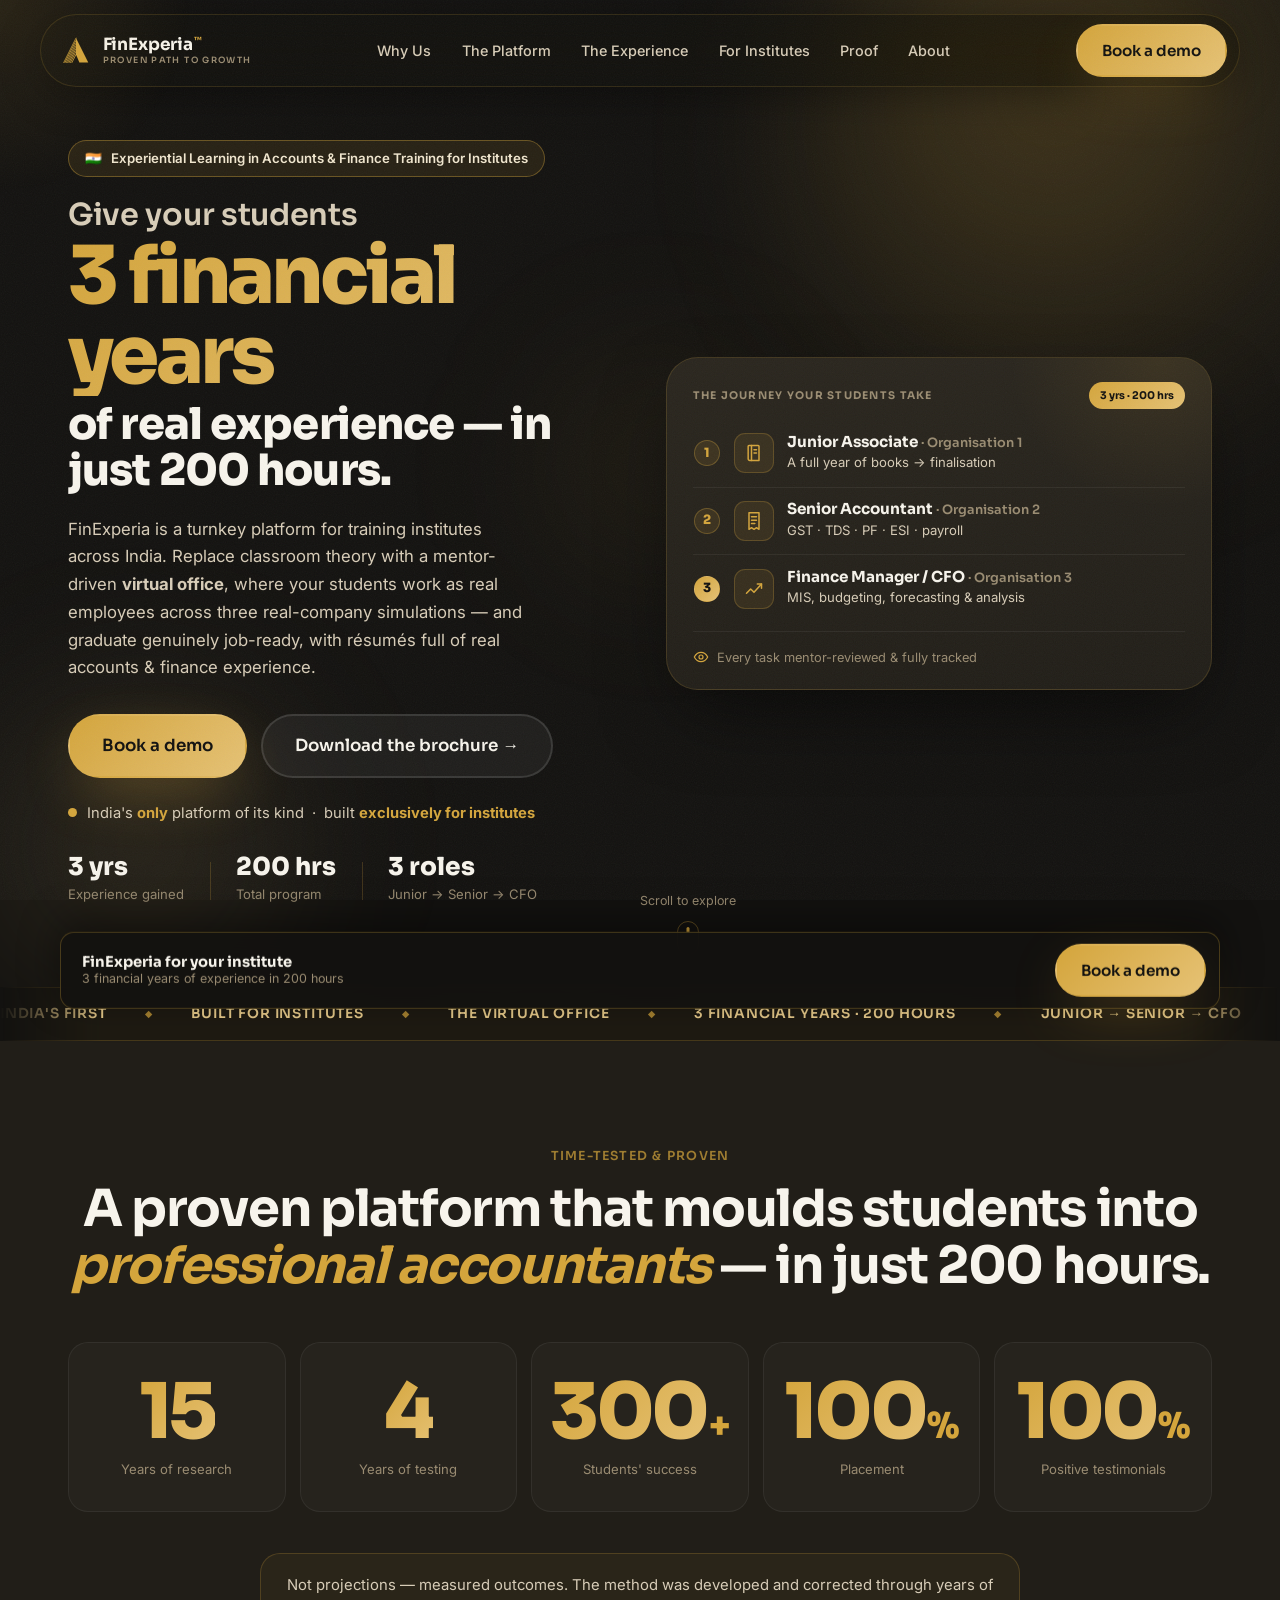
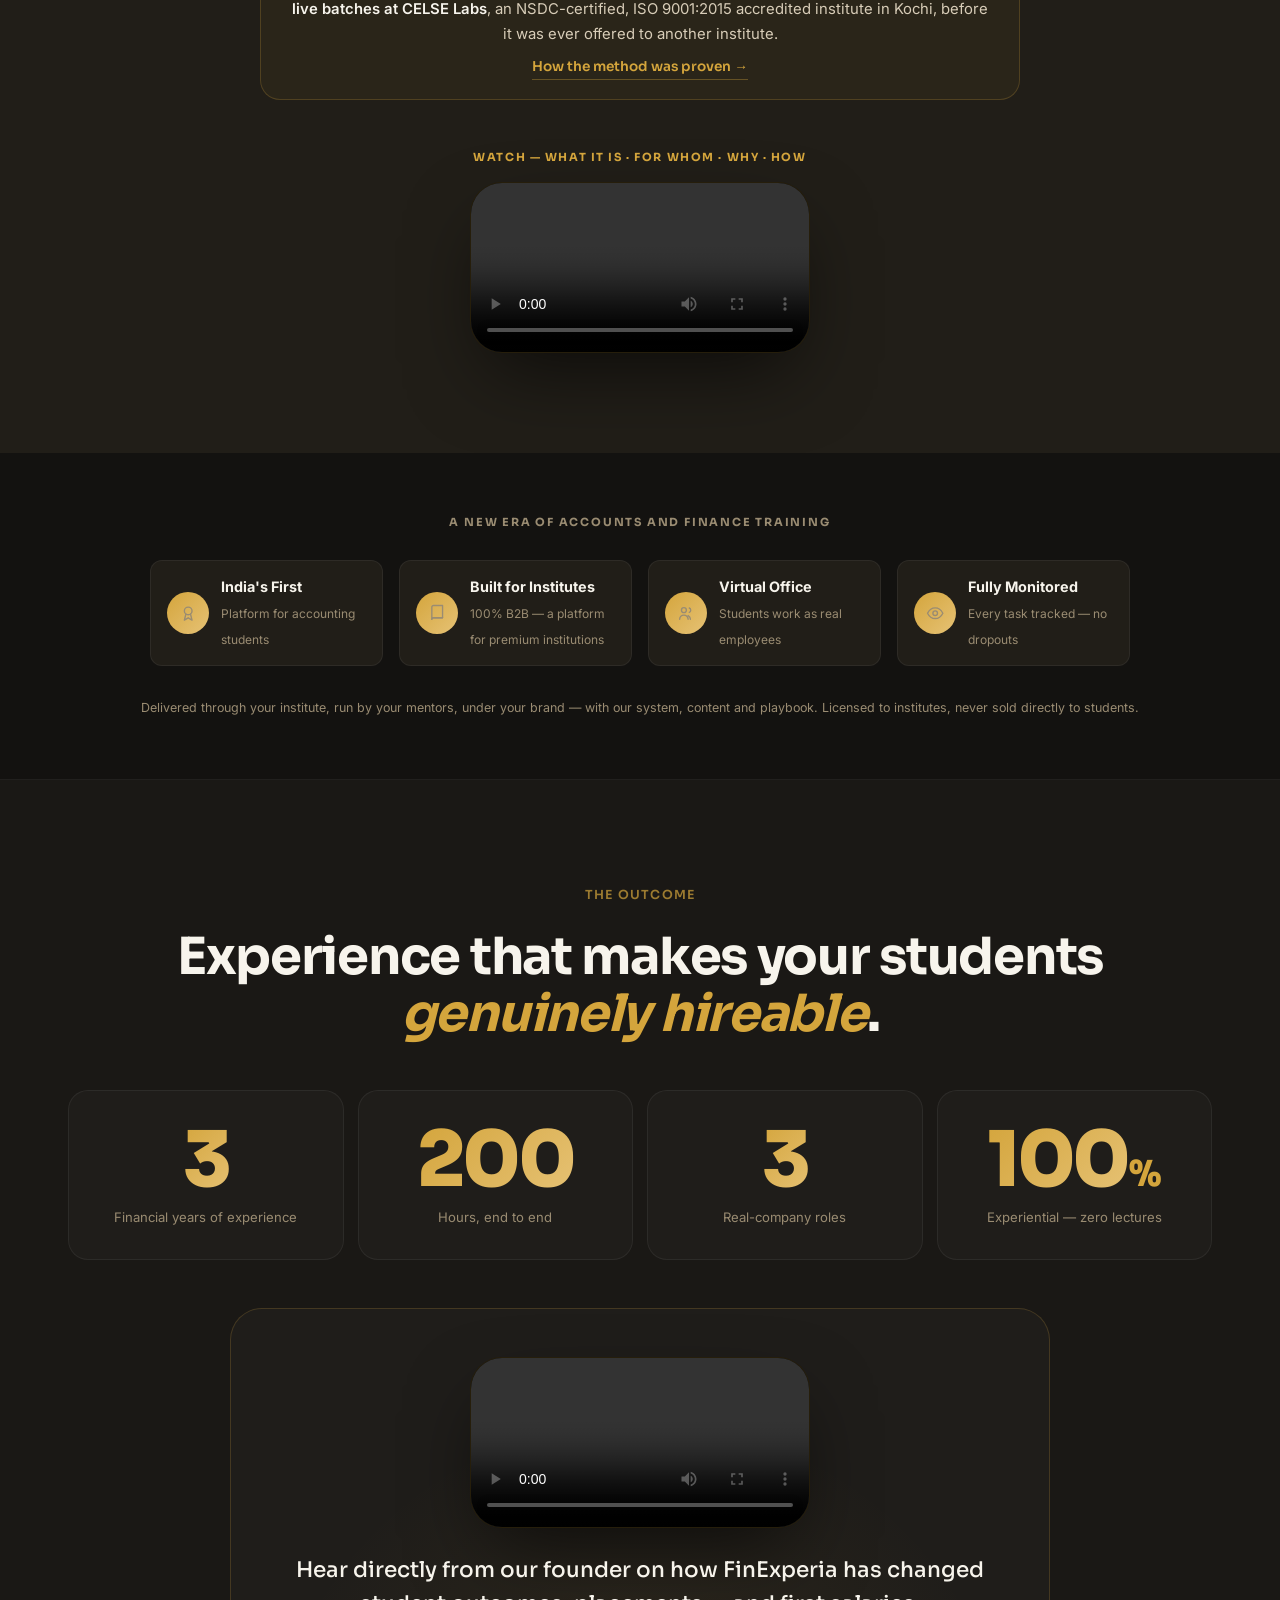
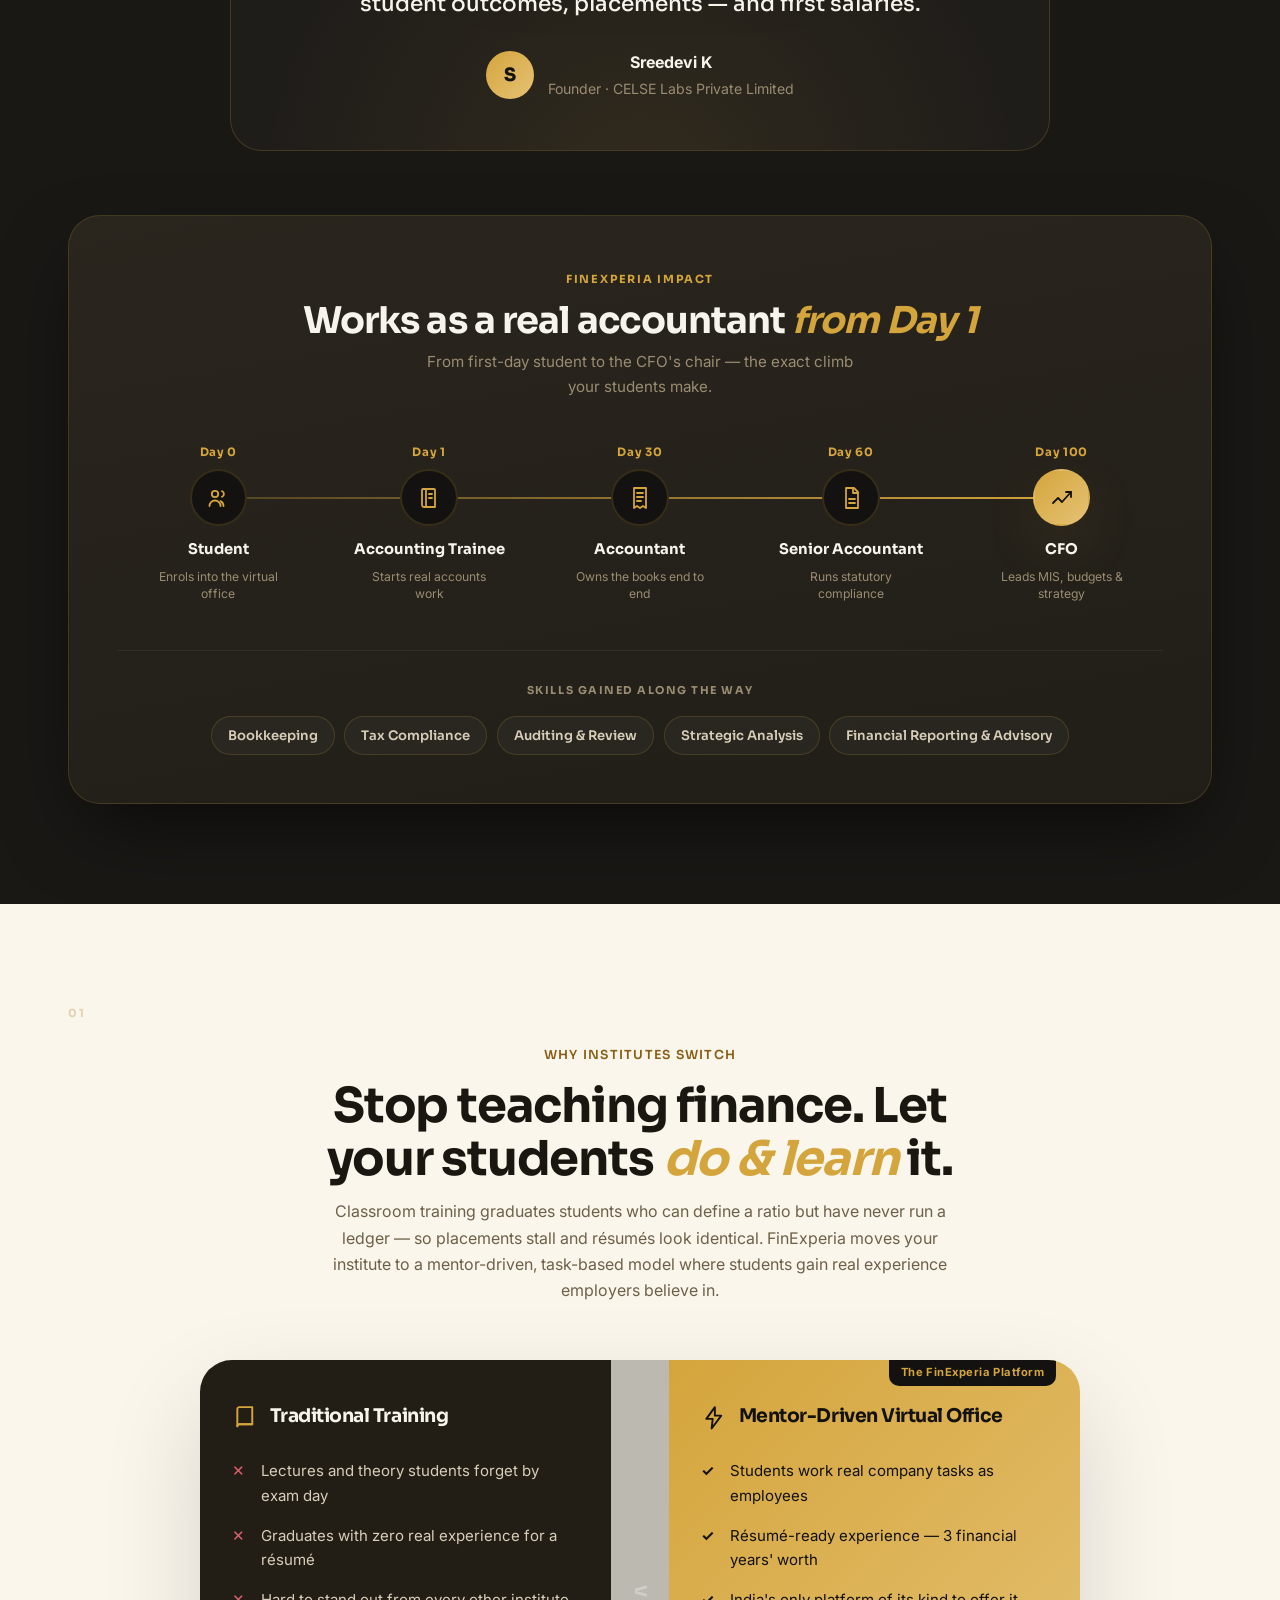
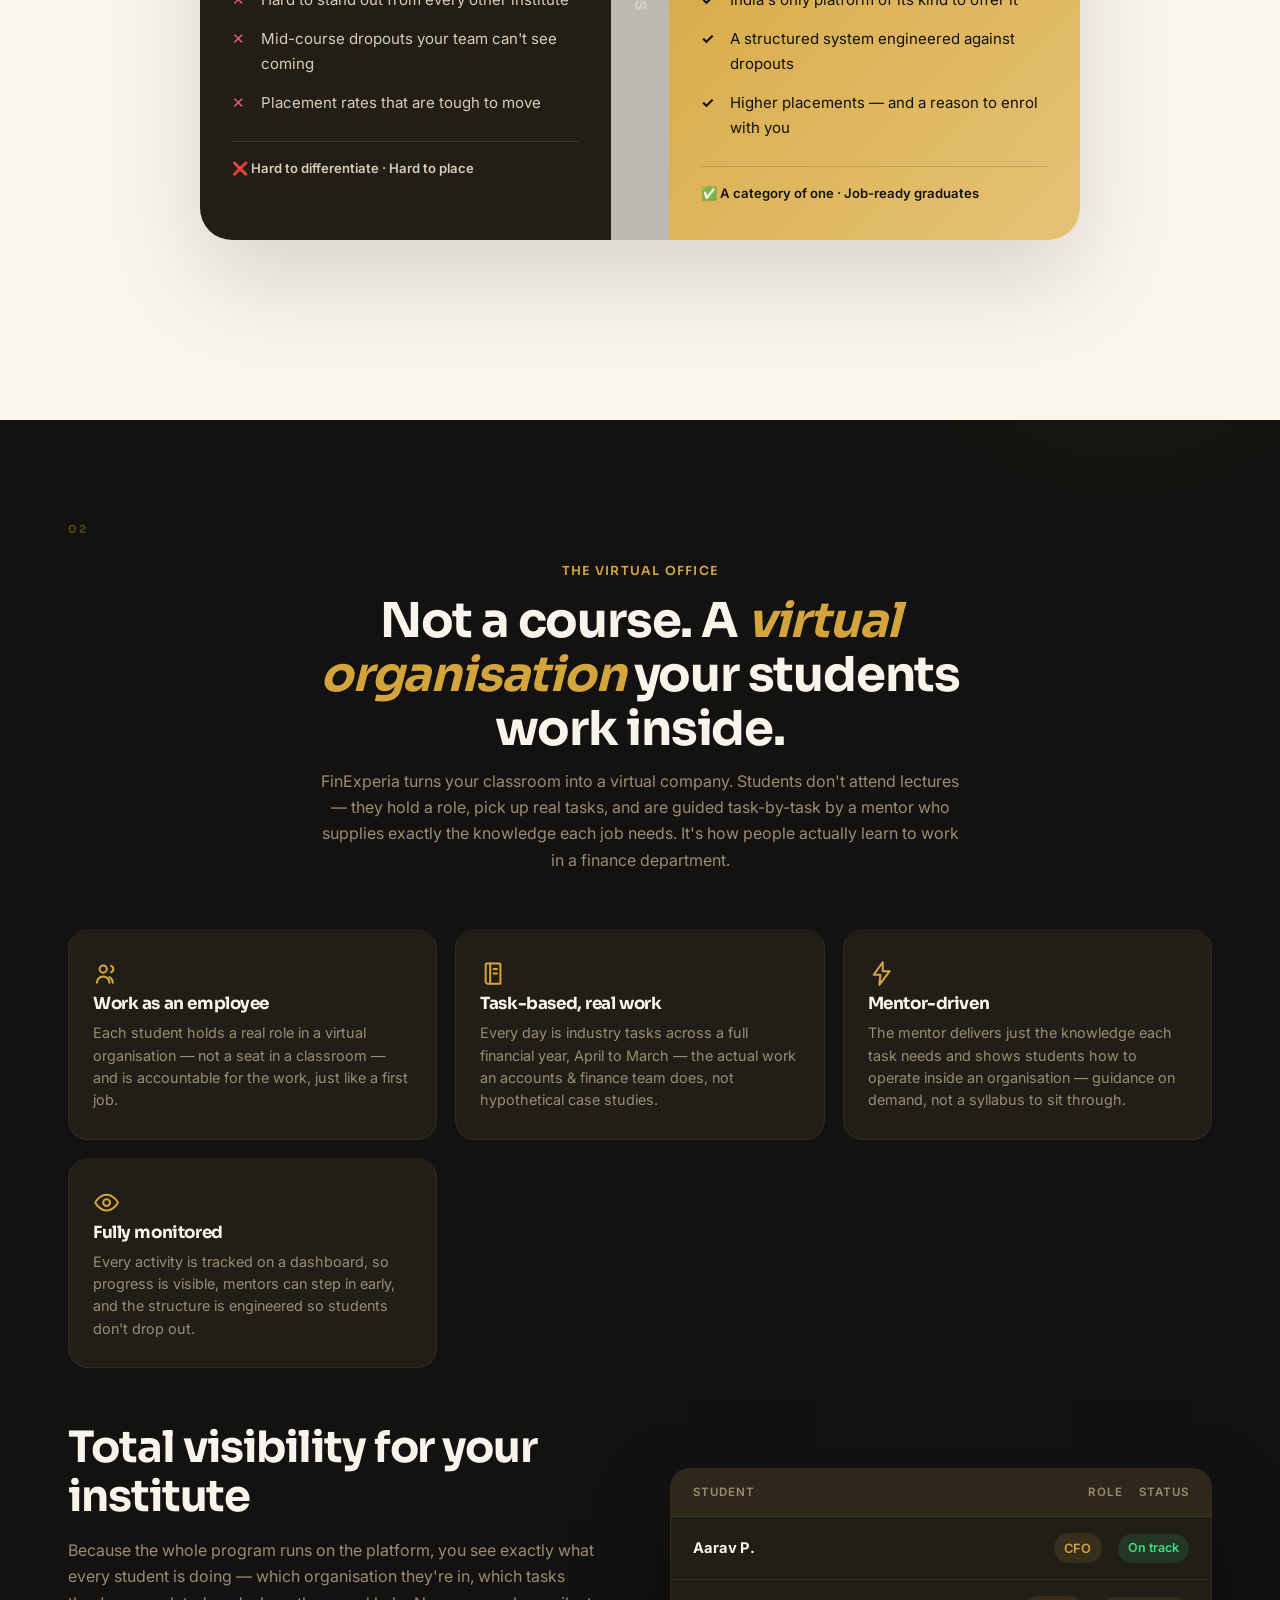
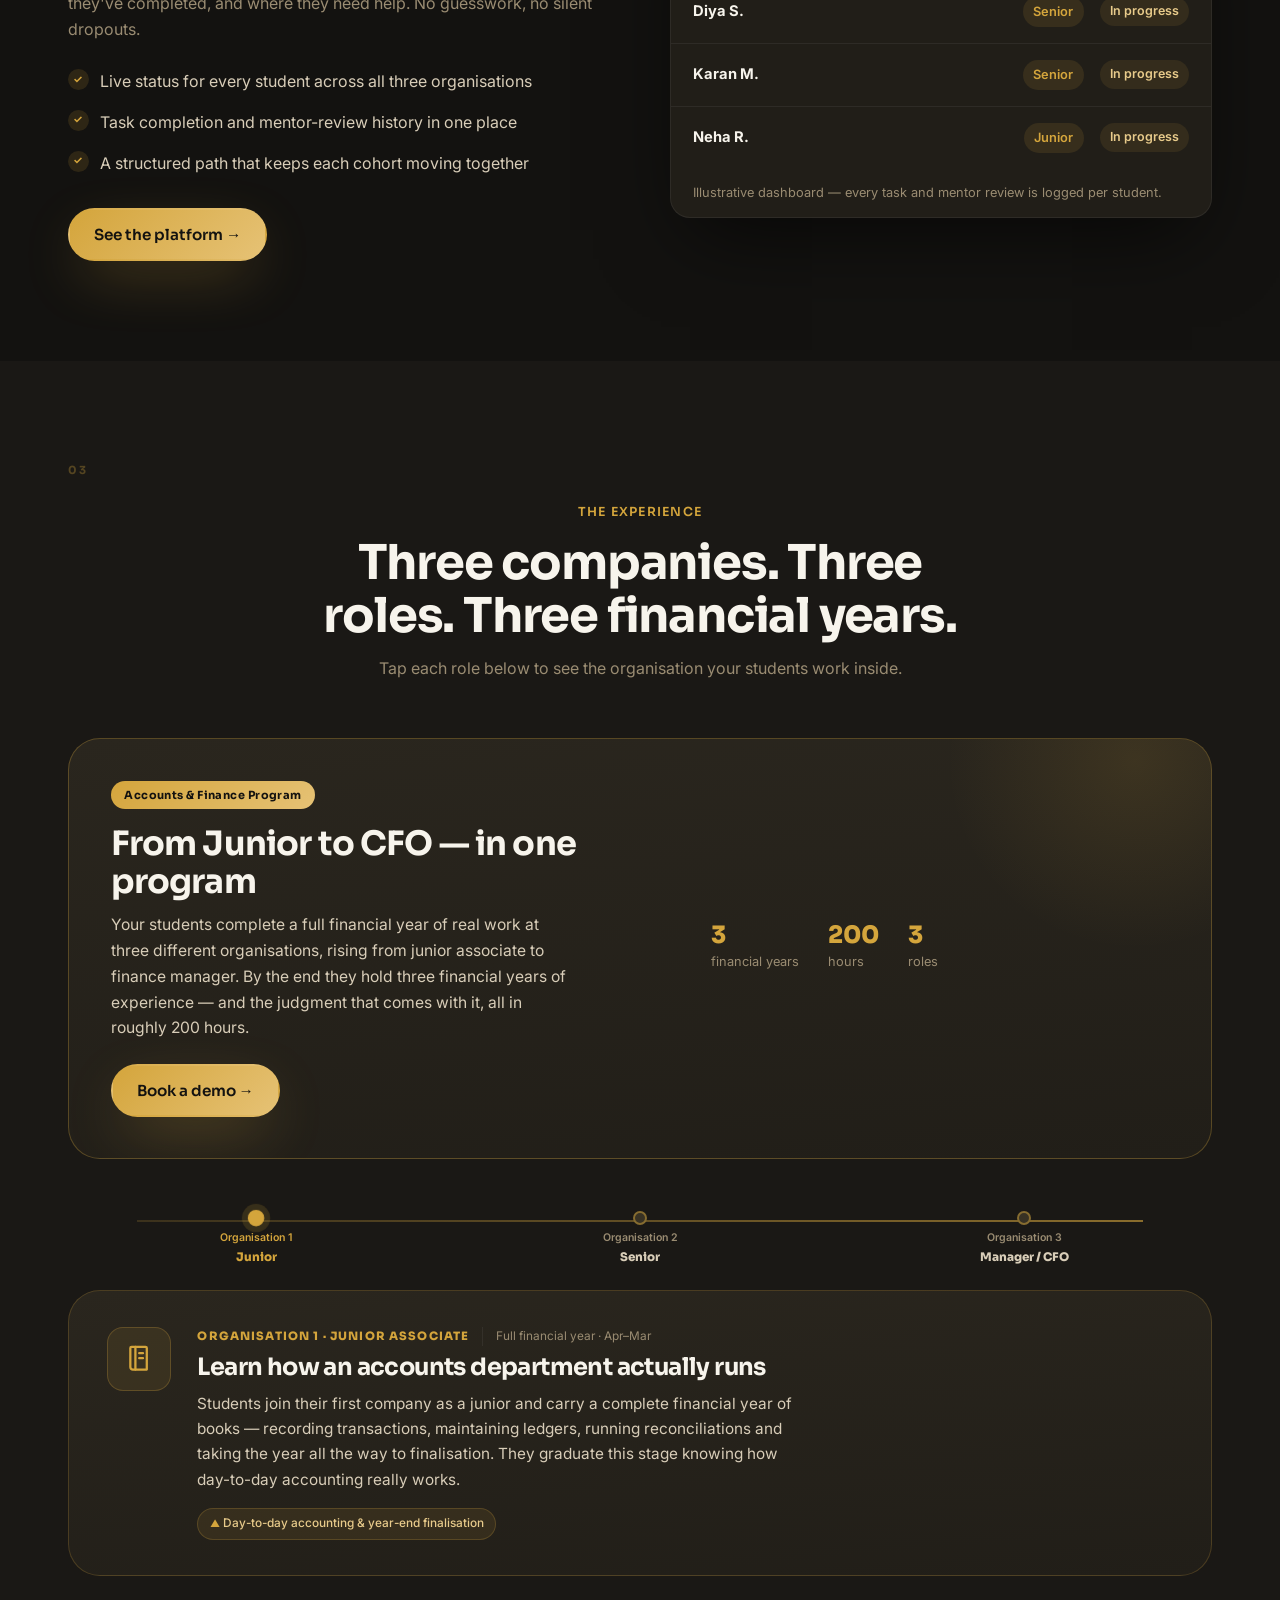
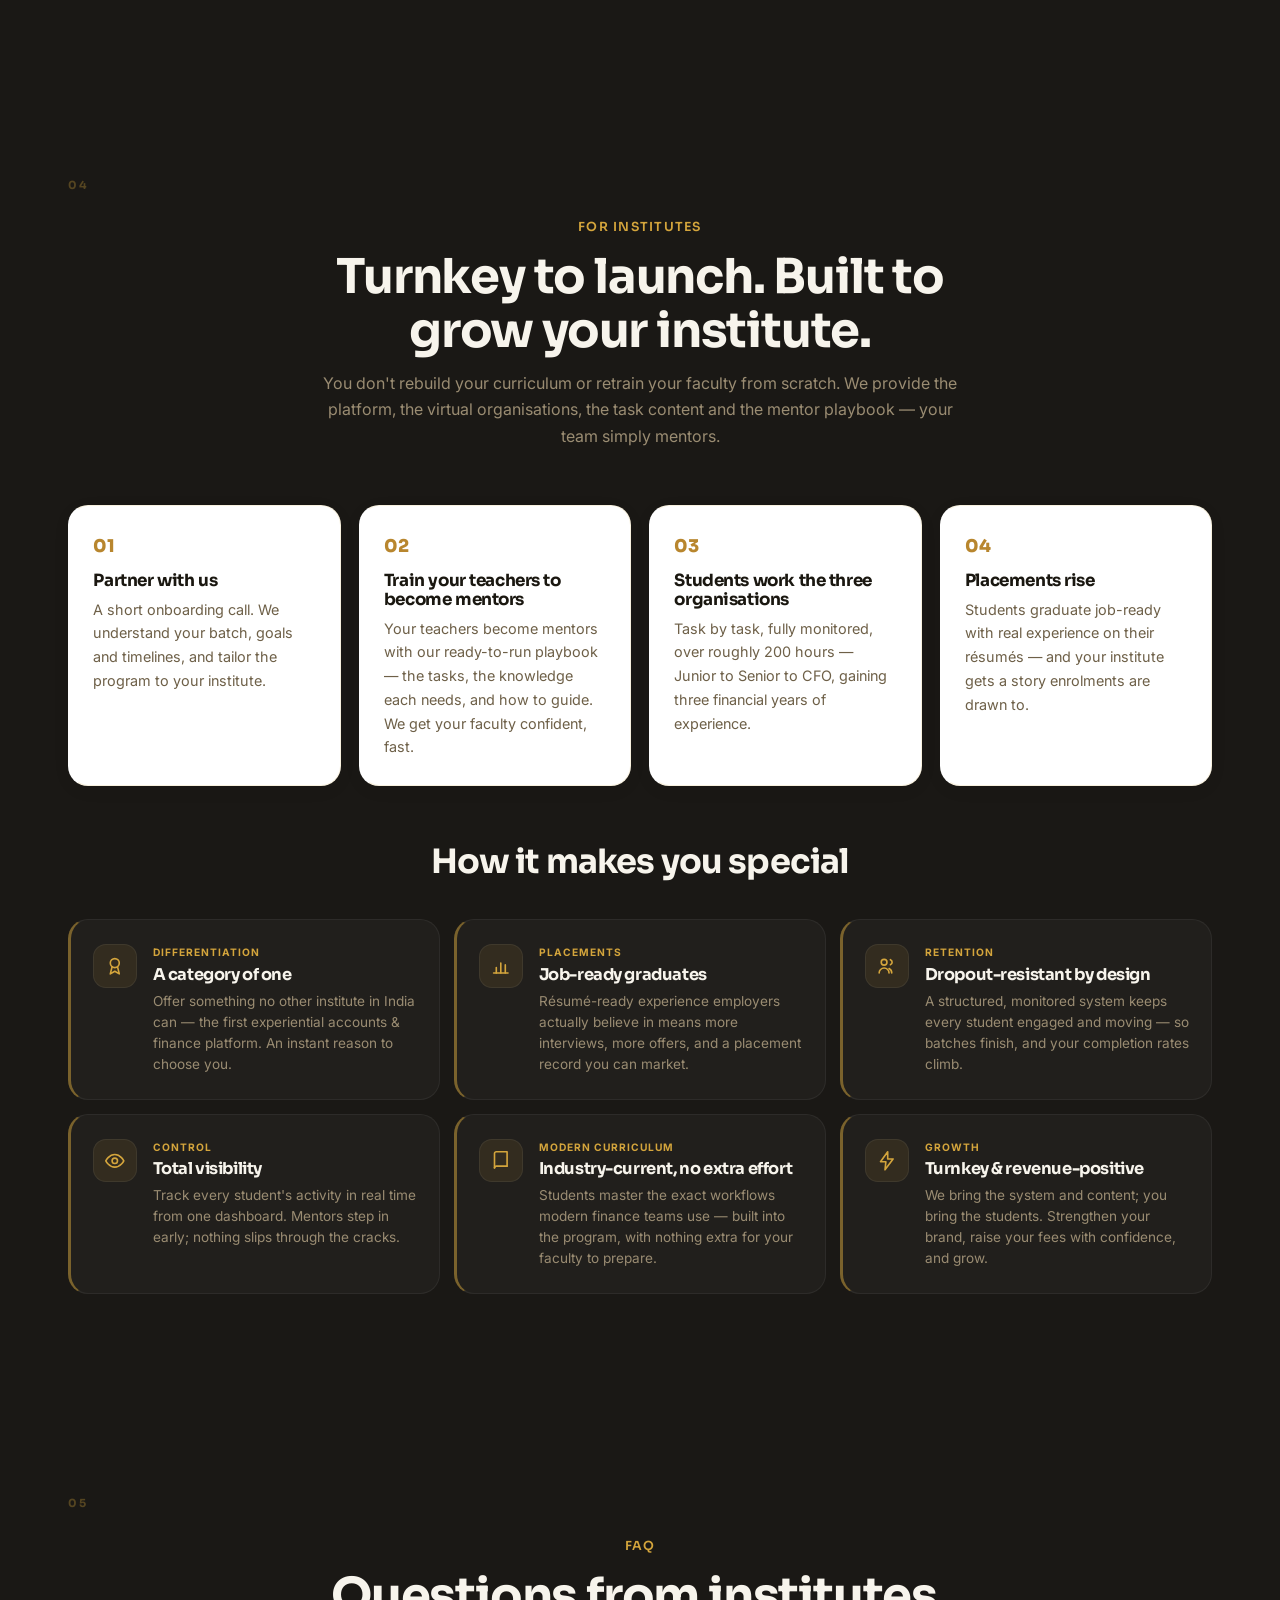
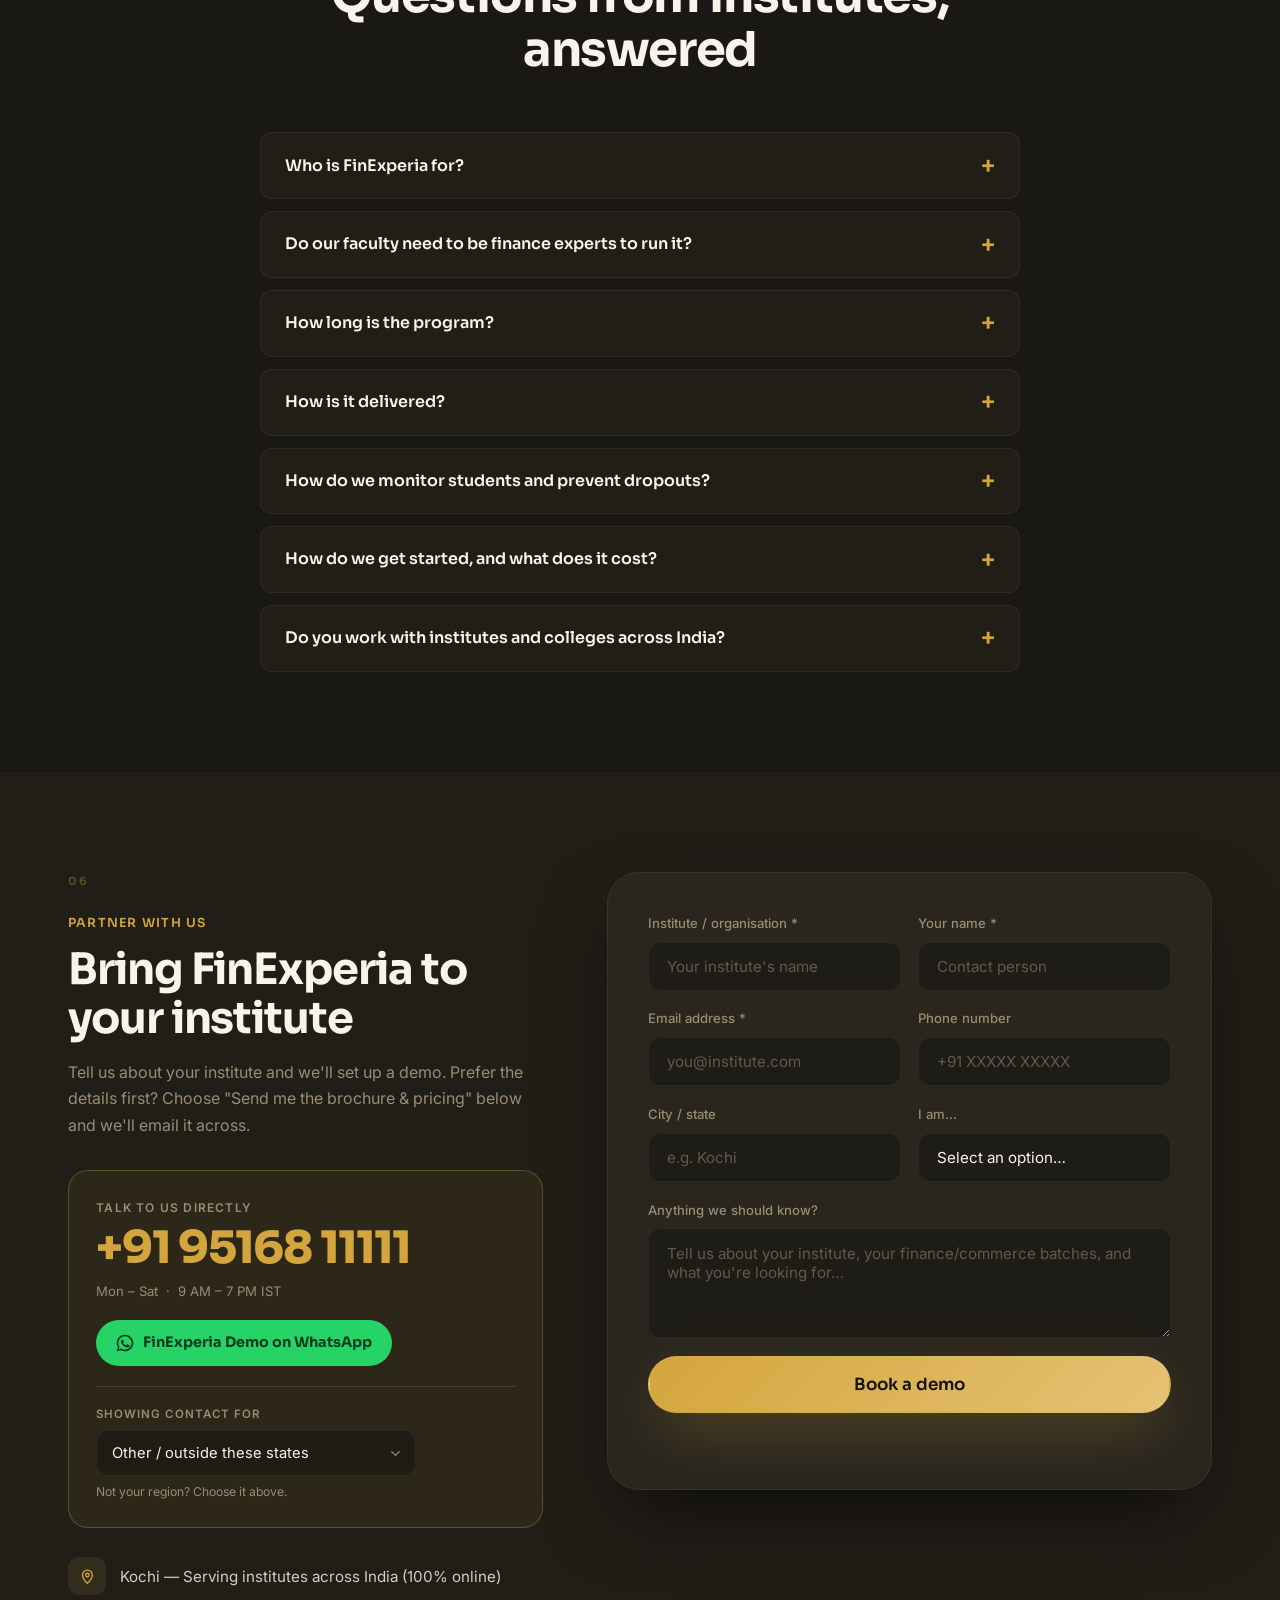
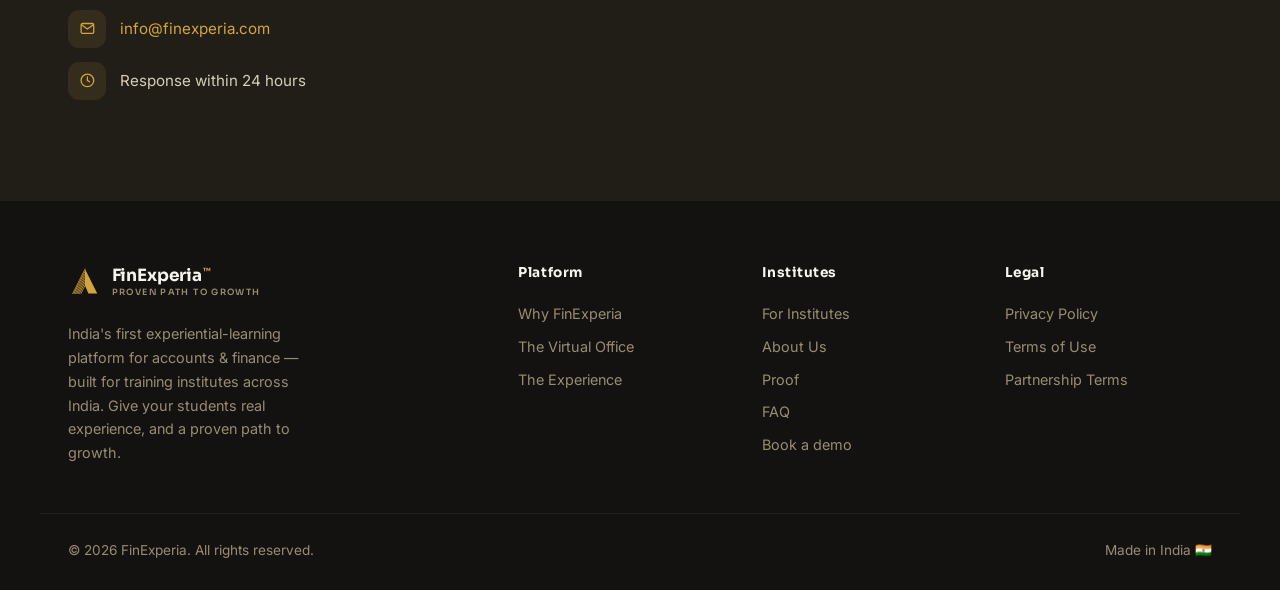
==== commit 2219a817: "Fix brand typo: Finxeperia -> FinExperia on the WhatsApp CTA The button label and the WhatsApp prefi" ====
--- a/index.html
+++ b/index.html
@@ -680,8 +680,8 @@
             <span class="ph-label">Talk to us directly</span>
             <a href="tel:+919516811111" class="ph-num" id="regionPhone">+91 95168 11111</a>
             <span class="ph-hours">Mon – Sat &nbsp;·&nbsp; 9 AM – 7 PM IST</span>
-            <a href="https://wa.me/919516811111?text=Finxeperia%20Demo" class="wa-btn" id="regionWhatsapp" target="_blank" rel="noopener">
-              <svg class="ico"><use href="#i-whatsapp"/></svg> Finxeperia Demo on WhatsApp
+            <a href="https://wa.me/919516811111?text=FinExperia%20Demo" class="wa-btn" id="regionWhatsapp" target="_blank" rel="noopener">
+              <svg class="ico"><use href="#i-whatsapp"/></svg> FinExperia Demo on WhatsApp
             </a>
 
             <div class="region-picker">
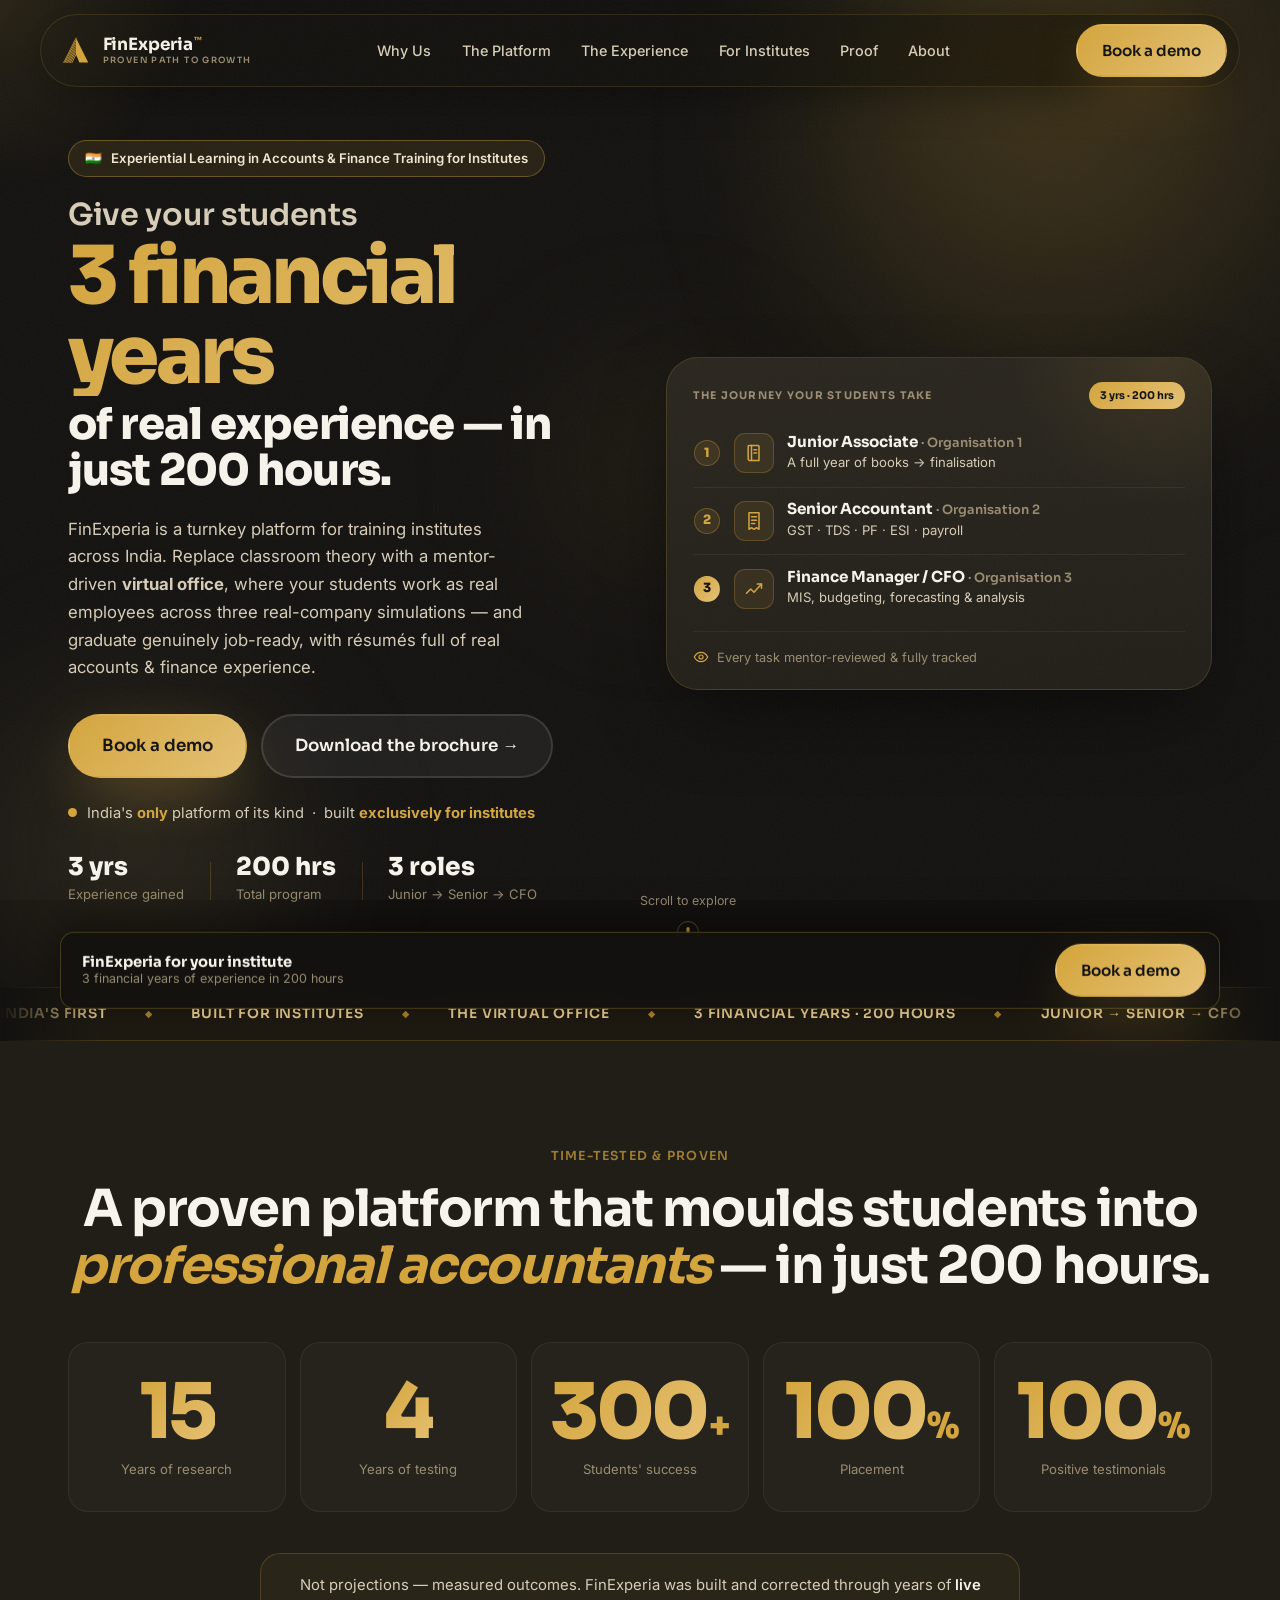
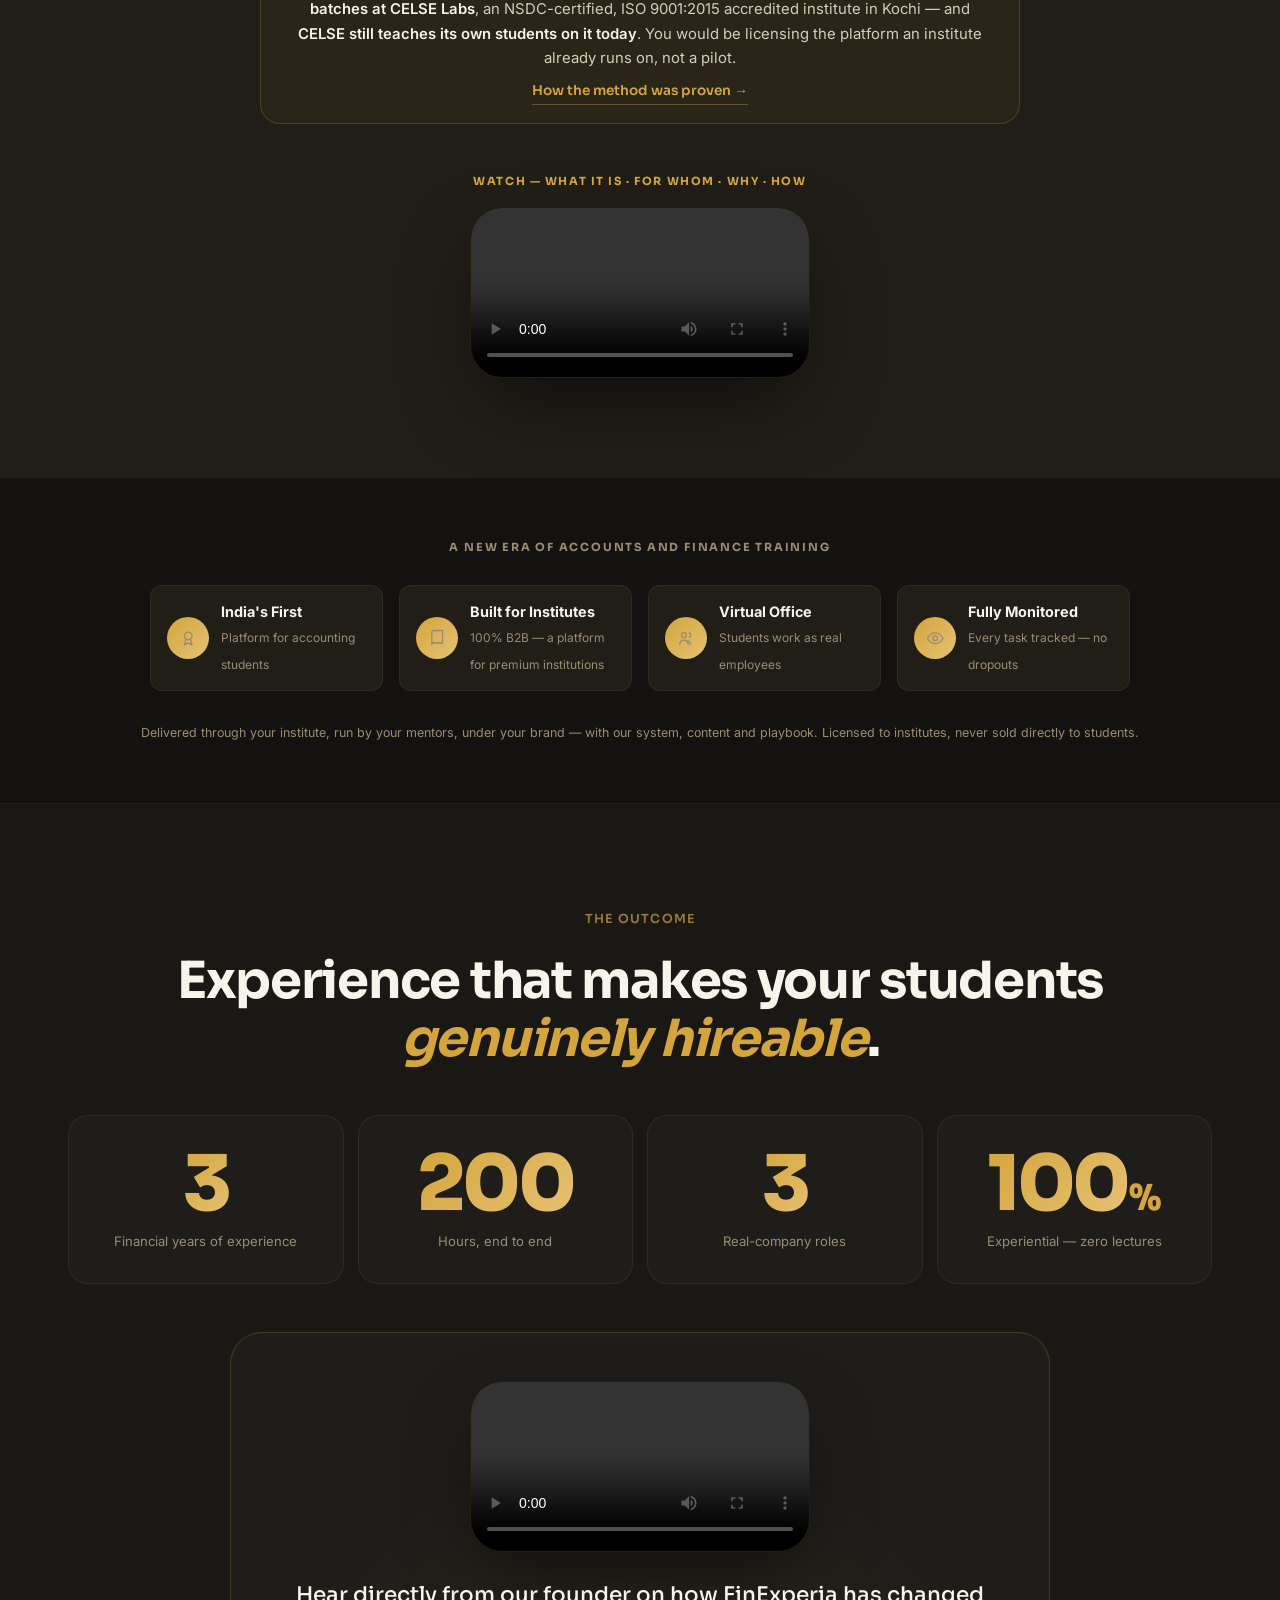
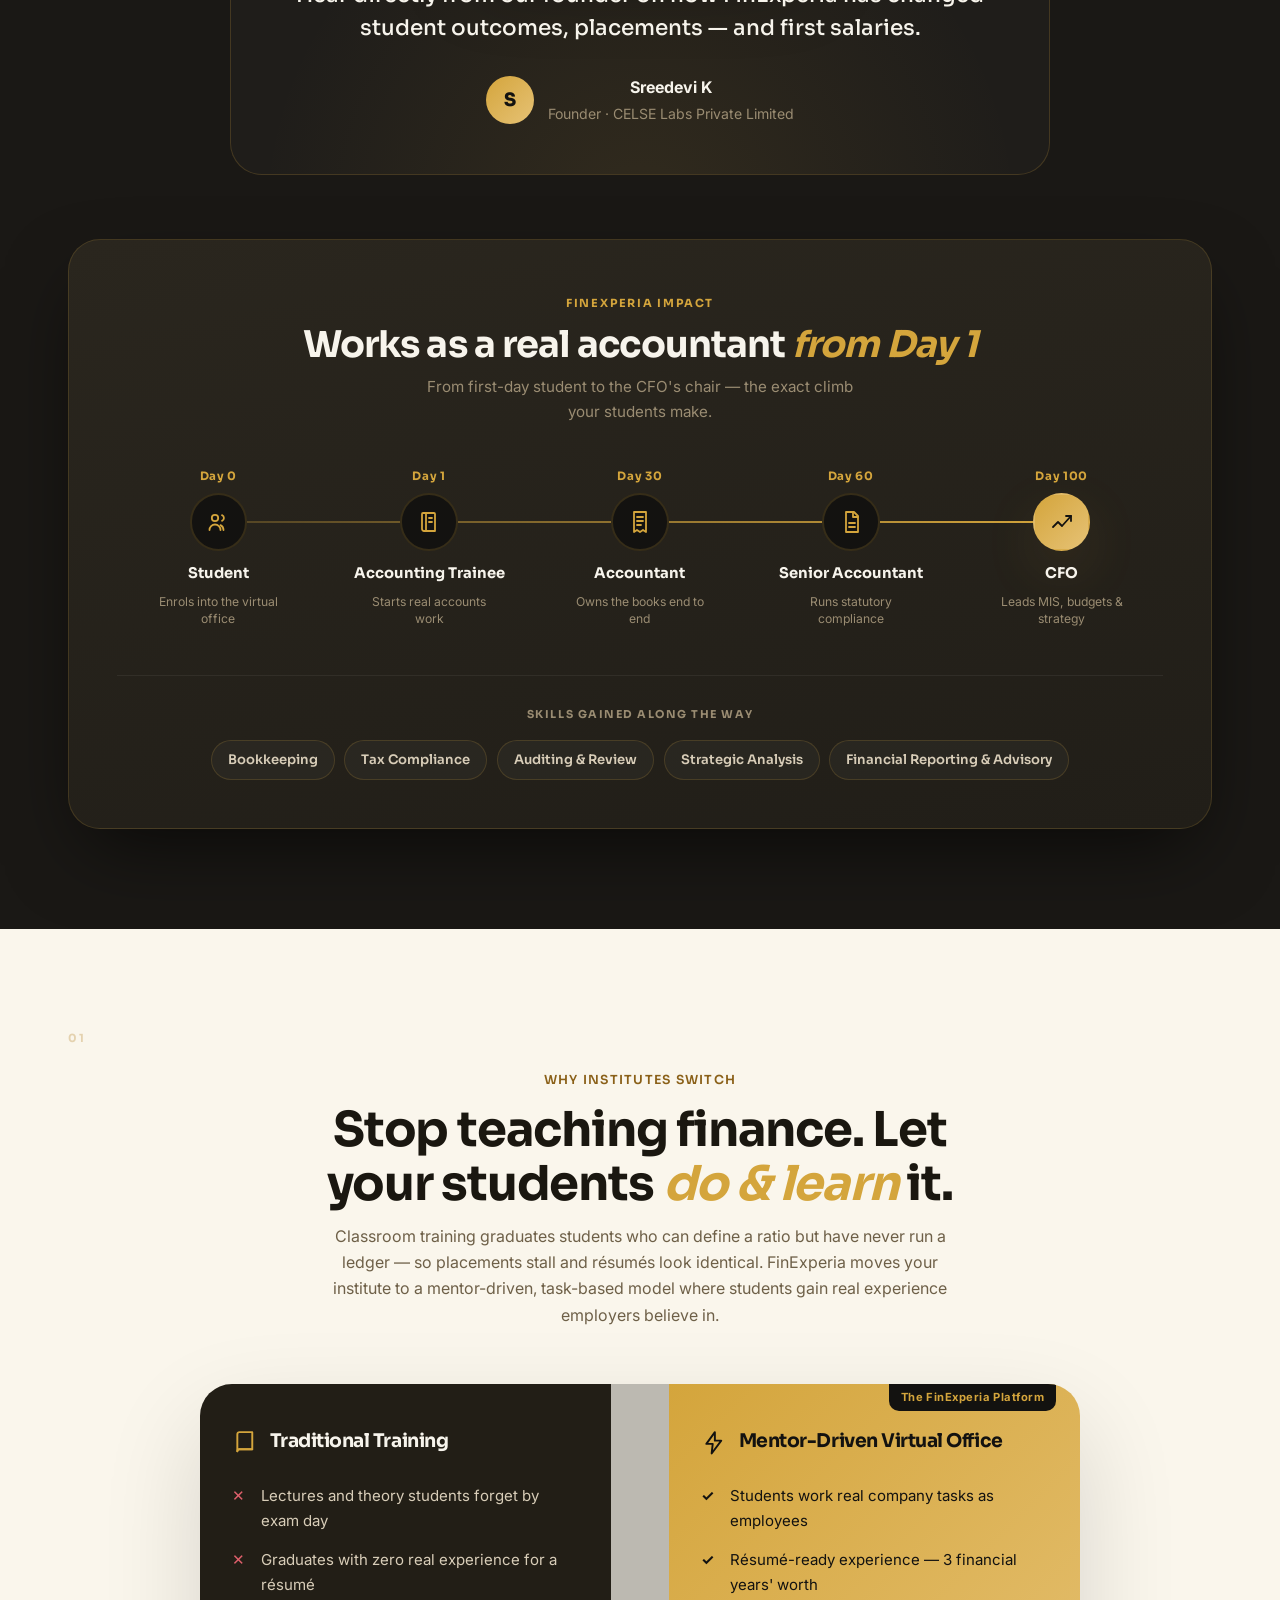
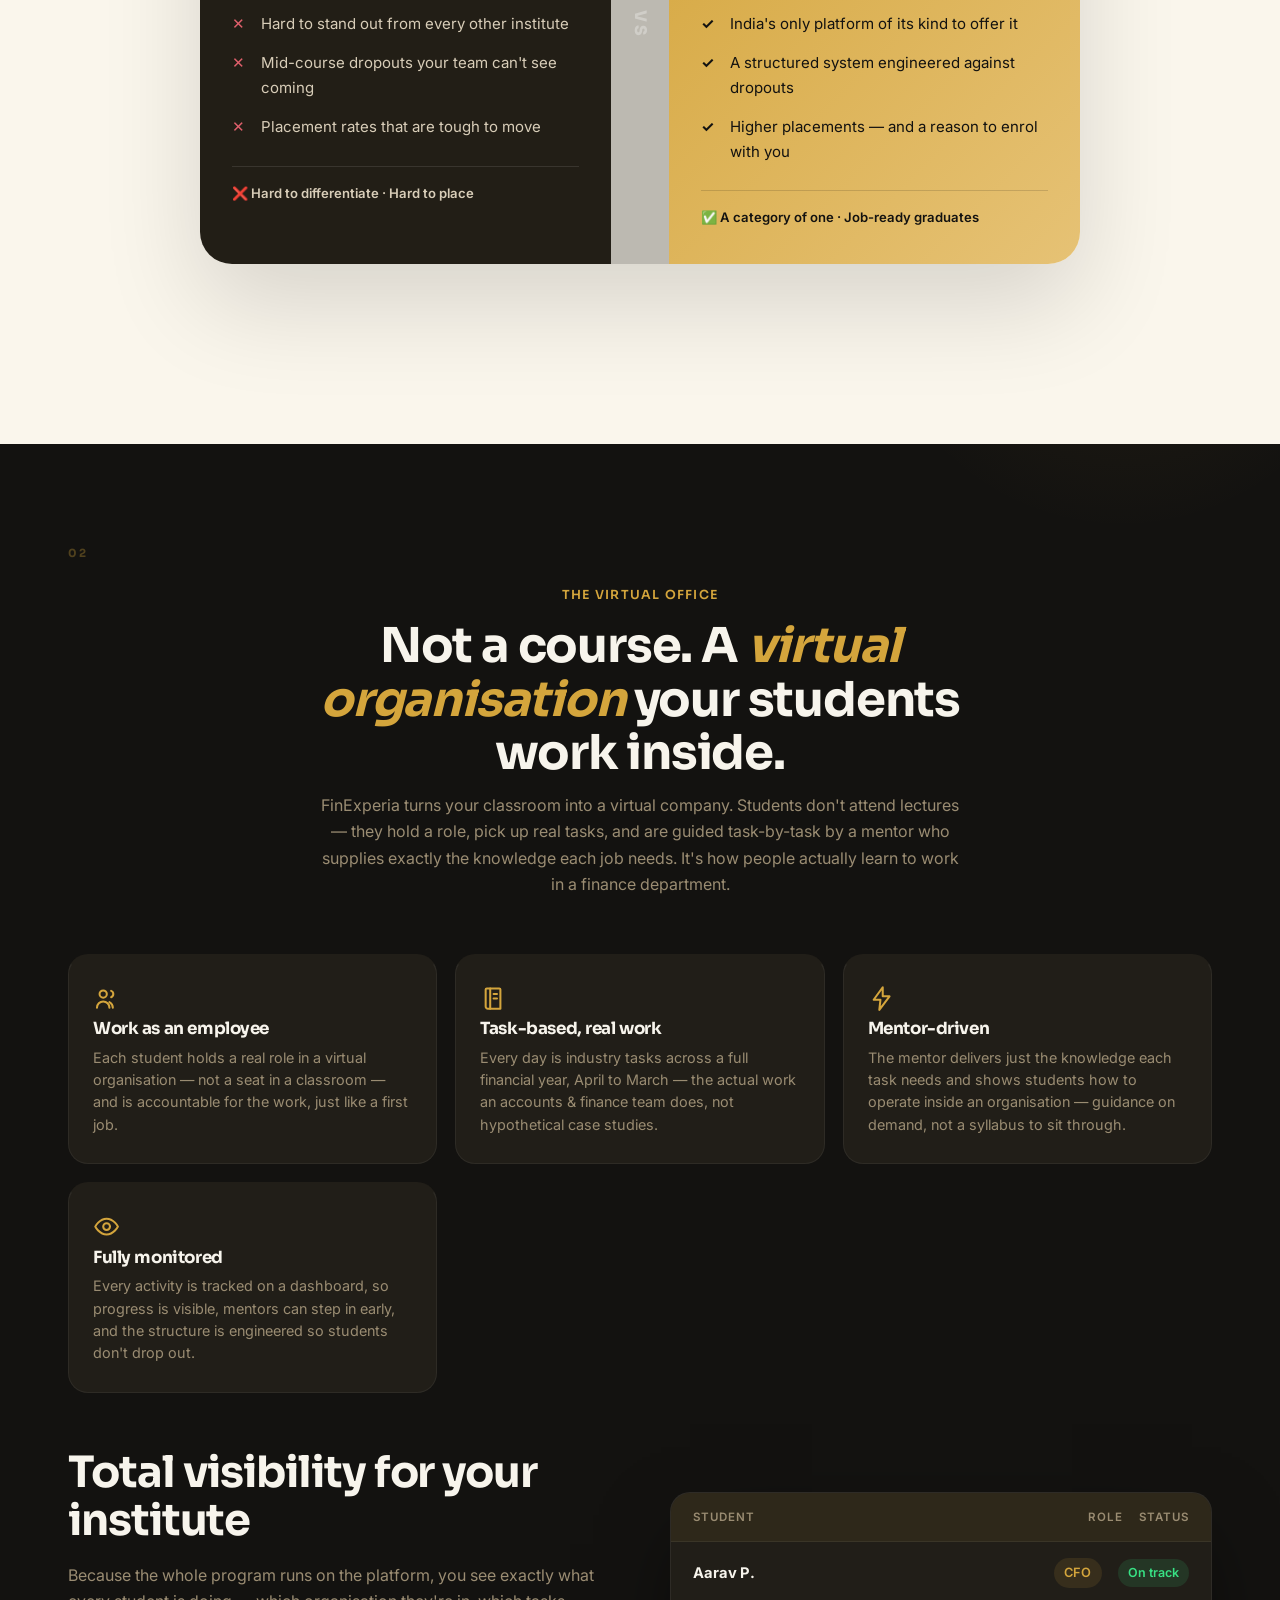
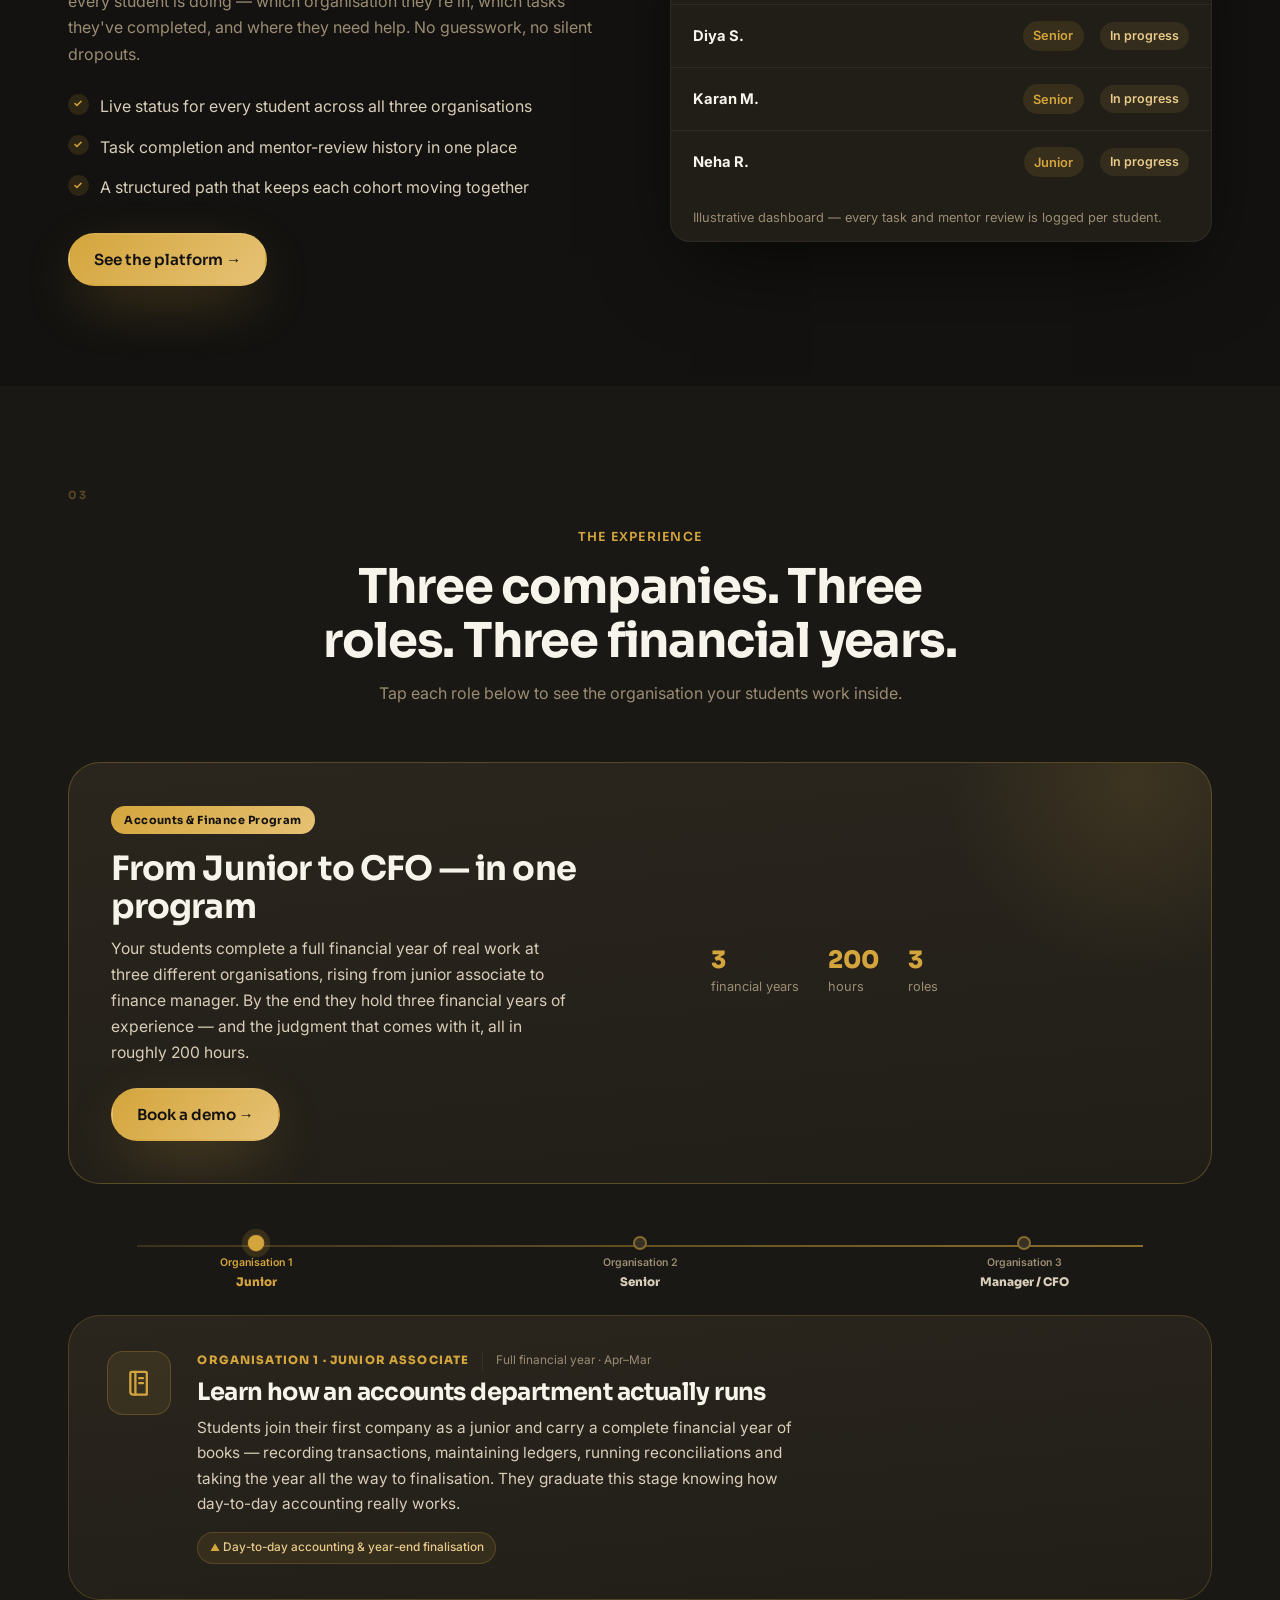
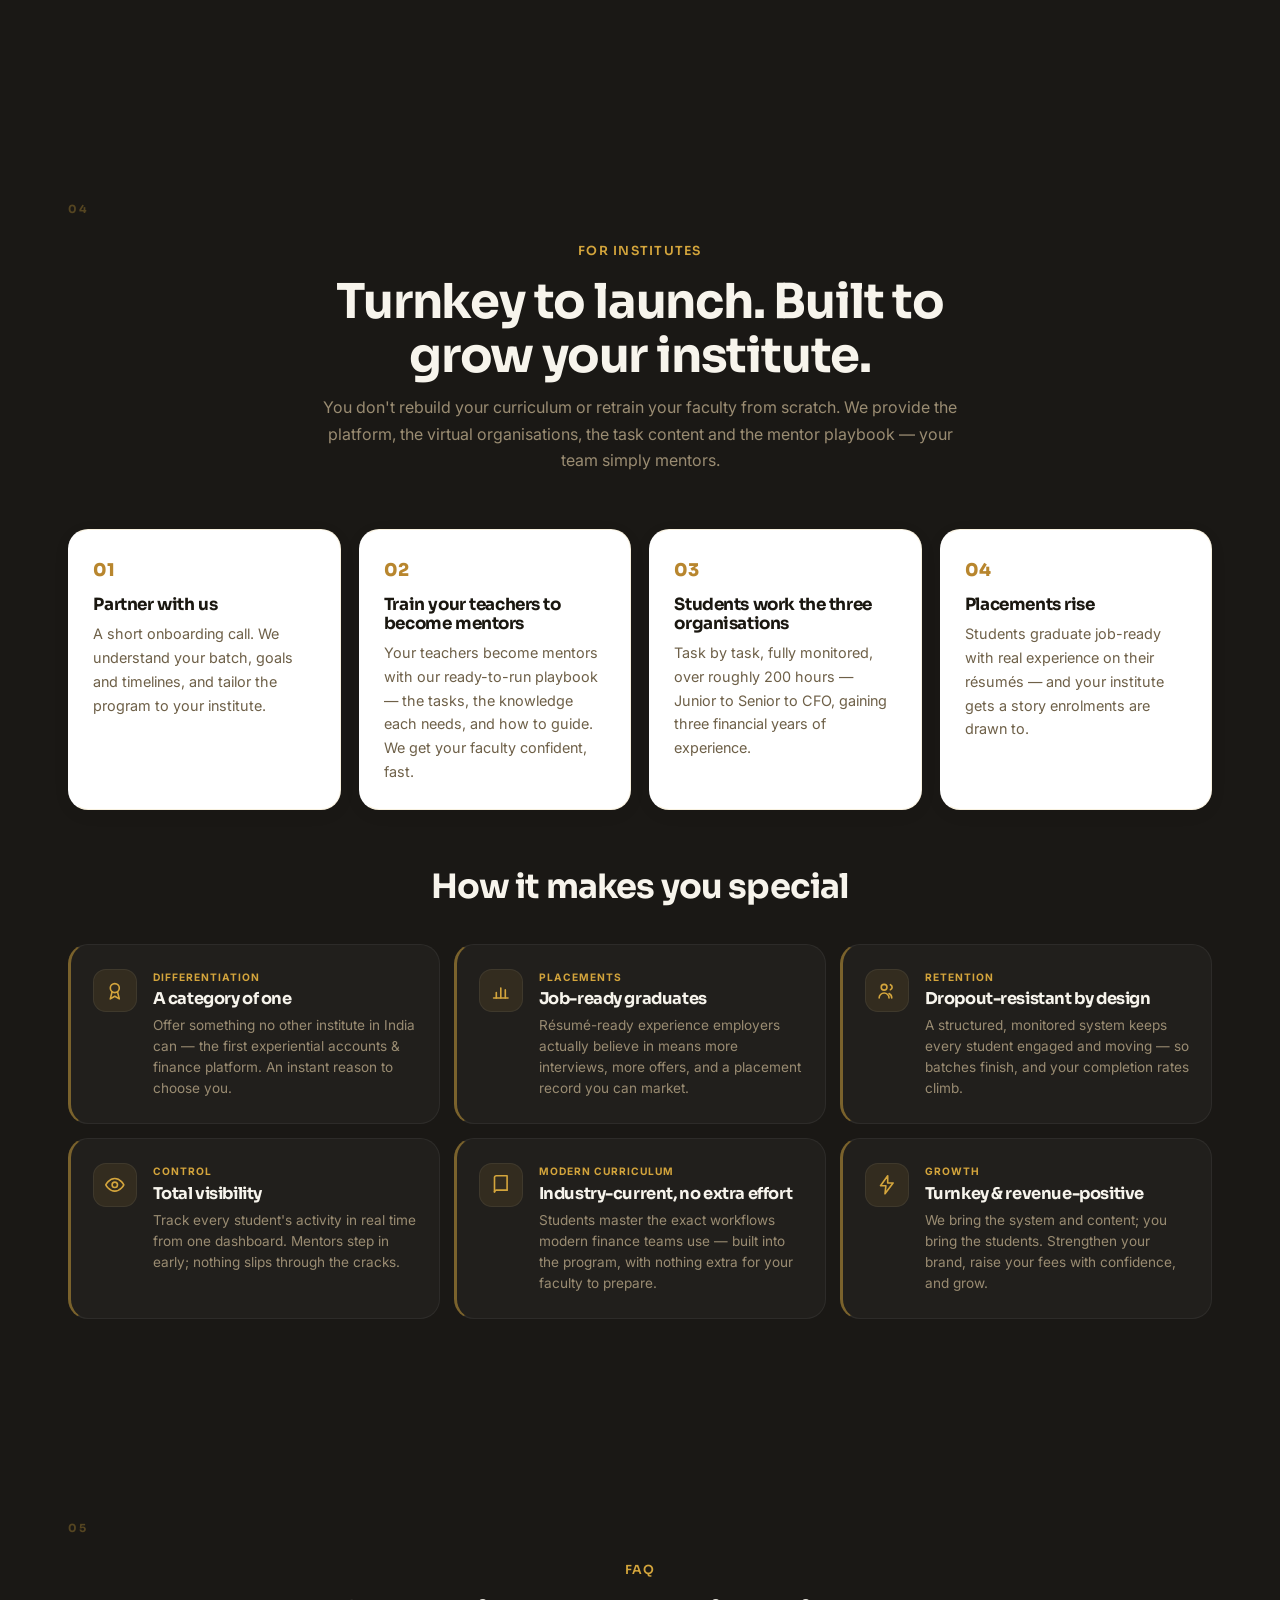
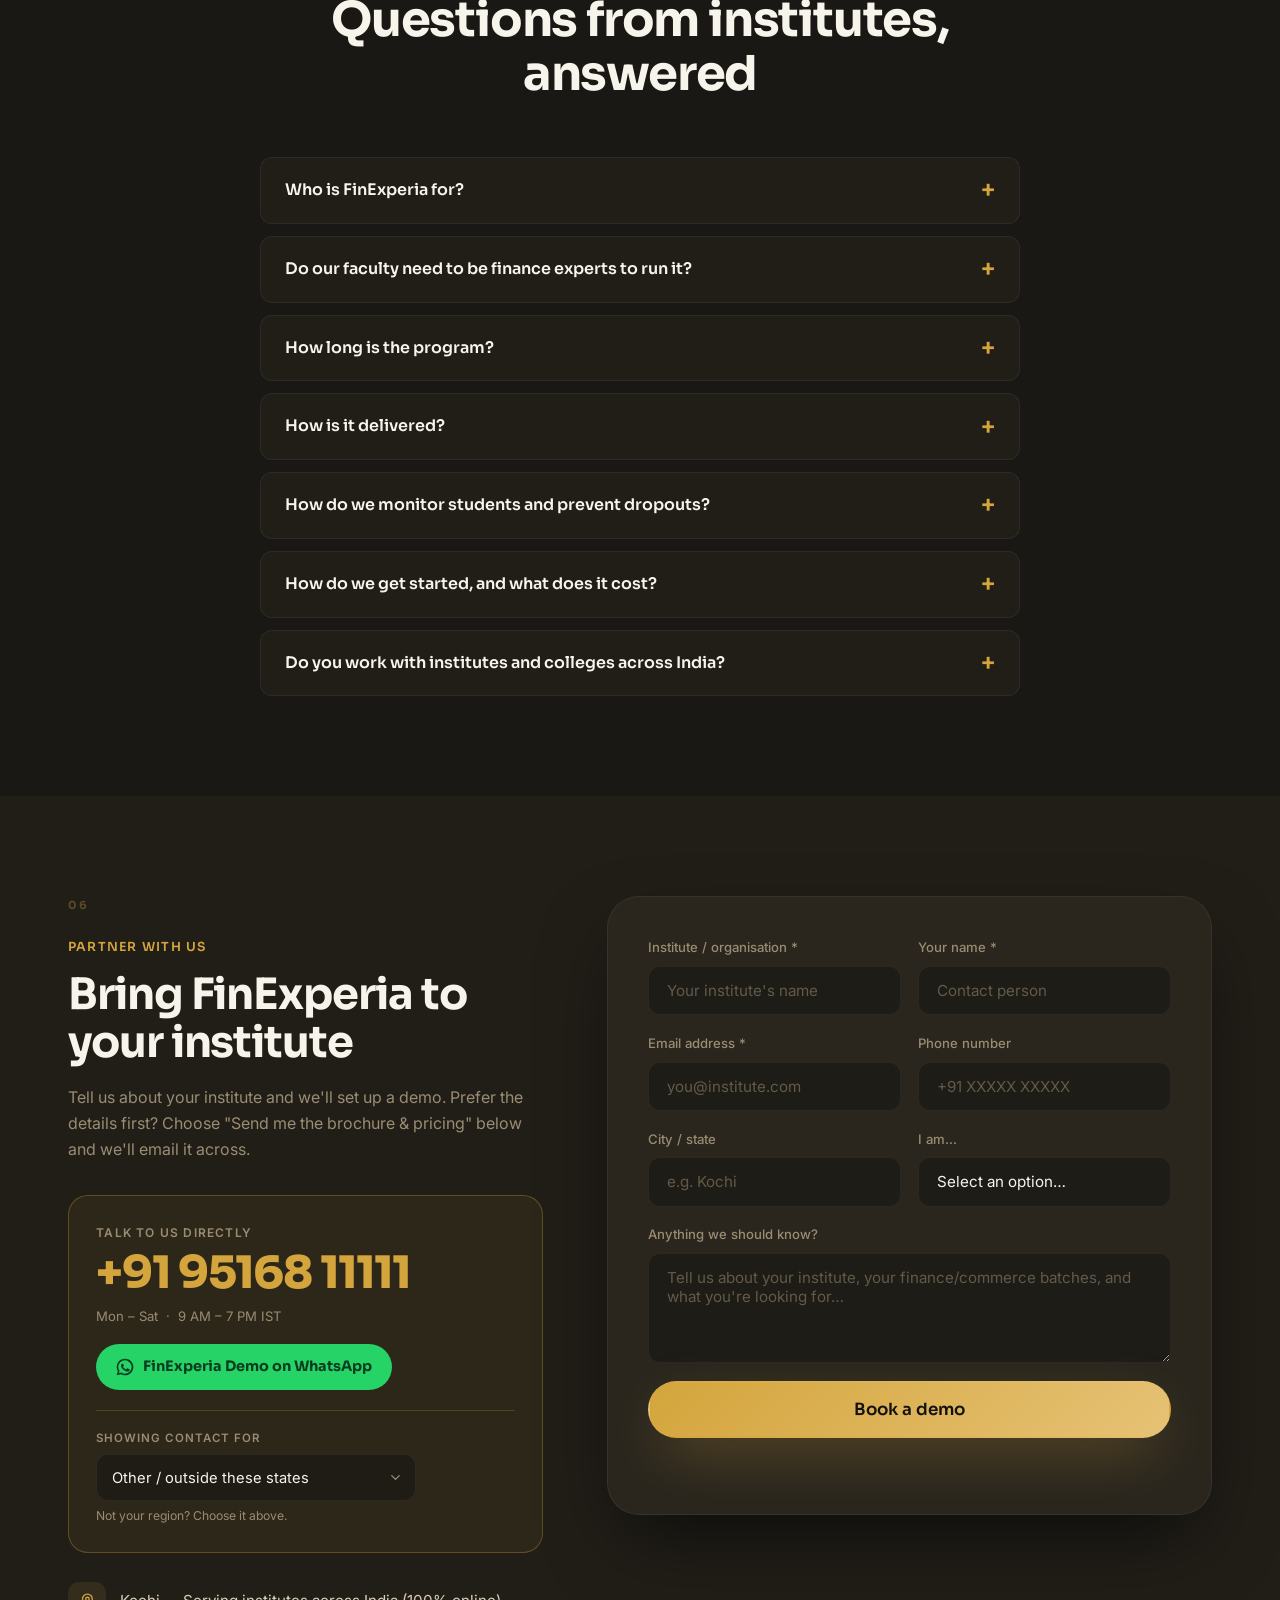
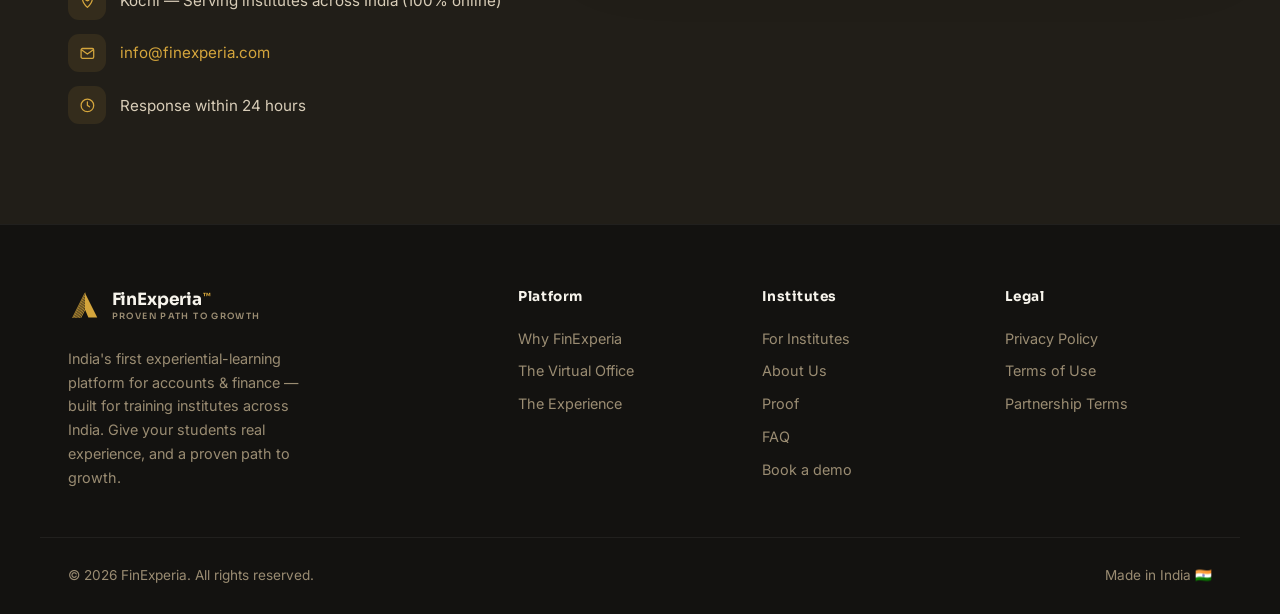
==== commit 6a38d93f: "Upgrade CELSE proof from past to present tense (confirmed by owner) CELSE Labs runs FinExperia on it" ====
--- a/index.html
+++ b/index.html
@@ -262,9 +262,10 @@
         <!-- Provenance: sources the stats above to real live batches (see /about) -->
         <div class="provenance reveal">
           <p>
-            Not projections — measured outcomes. The method was developed and corrected through years of
+            Not projections — measured outcomes. FinExperia was built and corrected through years of
             <strong>live batches at CELSE Labs</strong>, an NSDC-certified, ISO 9001:2015 accredited
-            institute in Kochi, before it was ever offered to another institute.
+            institute in Kochi — and <strong>CELSE still teaches its own students on it today</strong>.
+            You would be licensing the platform an institute already runs on, not a pilot.
           </p>
           <a href="/about">How the method was proven →</a>
         </div>
